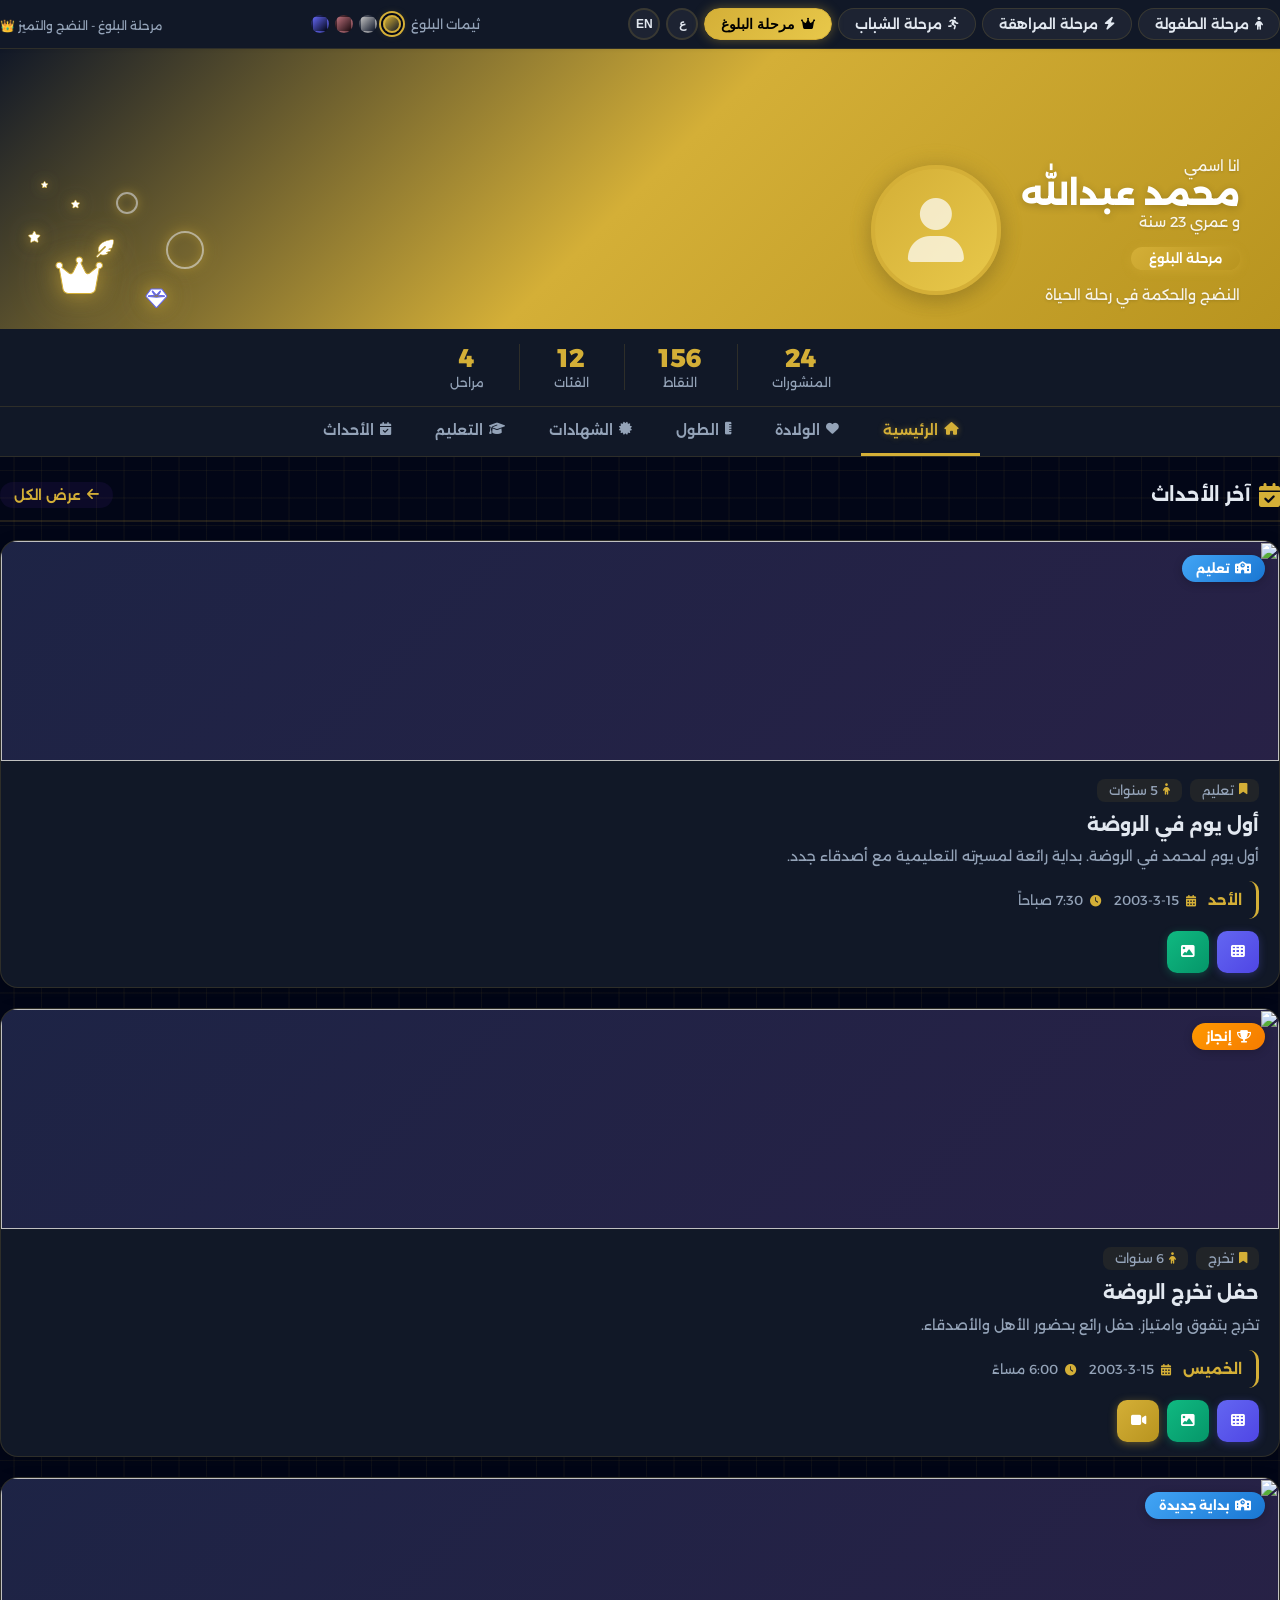
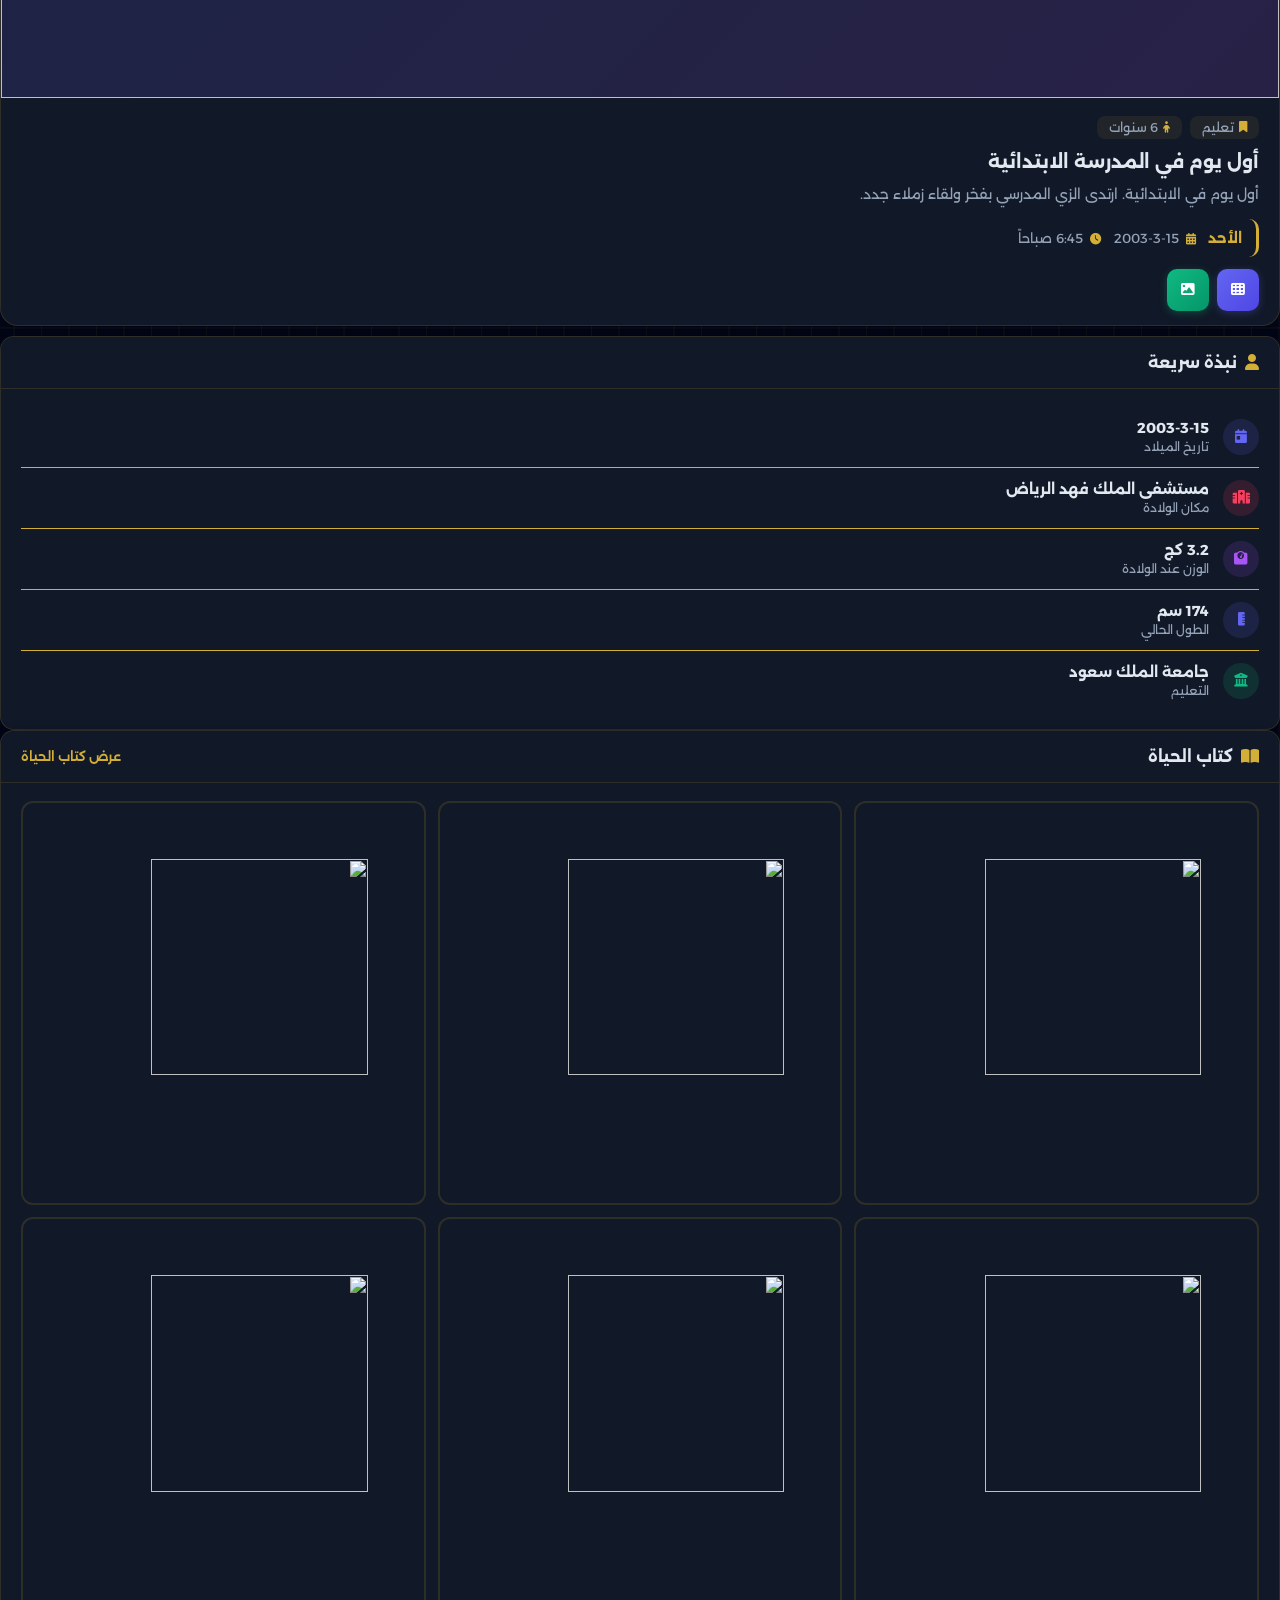
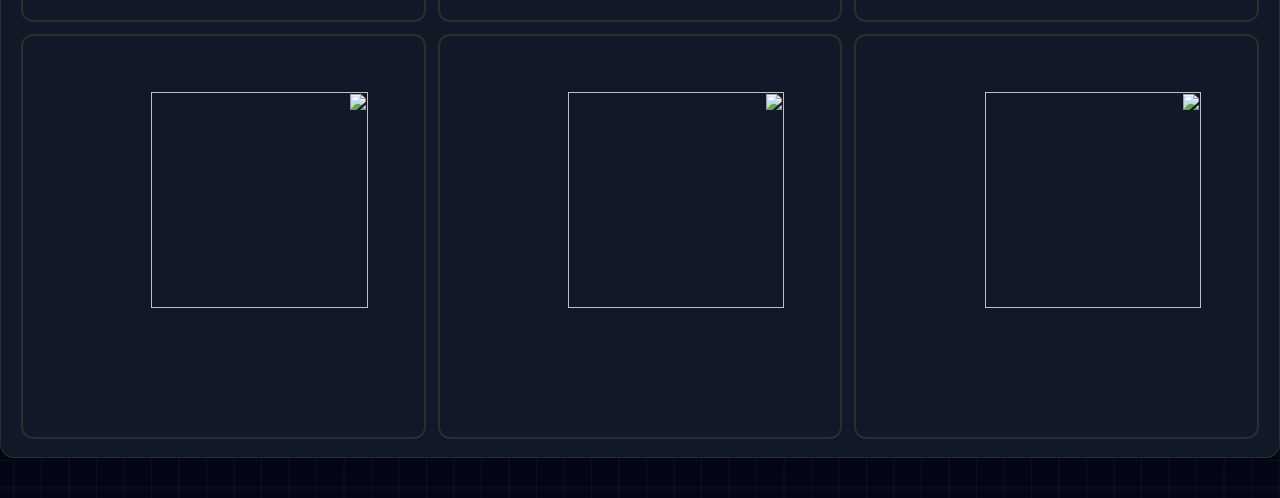
==== adults.html @ da0fc118 "finish themes with loaders" ====
﻿<!DOCTYPE html>
<html lang="ar" dir="rtl">
<head>
    <meta charset="UTF-8">
    <meta name="viewport" content="width=device-width, initial-scale=1.0">
    <title data-translate="pageTitle">مرحلة البلوغ</title>
    <!-- Bootstrap 5 RTL -->
    <link href="https://cdn.jsdelivr.net/npm/bootstrap@5.3.2/dist/css/bootstrap.rtl.min.css" rel="stylesheet">
    <!-- Font Awesome 6 -->
    <link rel="stylesheet" href="https://cdnjs.cloudflare.com/ajax/libs/font-awesome/6.5.1/css/all.min.css">
    <!-- Google Fonts - Alexandria & Roboto -->
    <link rel="preconnect" href="https://fonts.googleapis.com">
    <link rel="preconnect" href="https://fonts.gstatic.com" crossorigin>
    <link href="https://fonts.googleapis.com/css2?family=Alexandria:wght@100..900&family=Roboto:wght@300;400;500;700;900&display=swap" rel="stylesheet">
    <!-- Custom CSS -->
    <link rel="stylesheet" href="css/adults.css">
</head>
<body>

    <!-- ====== TOP NAVBAR ====== -->
    <nav class="top-navbar">
        <div class="container-fluid px-3">
            <div class="navbar-inner">
                <!-- Right Side: Main nav buttons -->
                <div class="nav-right">
                    <a href="index.html" class="nav-btn">
                        <i class="fas fa-child"></i> مرحلة الطفولة
                    </a>
                    <a href="teen.html" class="nav-btn">
                        <i class="fas fa-bolt"></i> مرحلة المراهقة
                    </a>
                    <a href="#" class="nav-btn">
                        <i class="fas fa-running"></i> مرحلة الشباب
                    </a>
                    <button id="editProfileBtn" class="nav-btn nav-btn-primary active">
                        <i class="fas fa-crown"></i> مرحلة البلوغ
                    </button>
                    <button class="lang-btn" id="langBtnAr" onclick="toggleLanguage()">ع</button>
                    <button class="lang-btn lang-btn-en" id="langBtnEn" onclick="toggleLanguage()">EN</button>

                </div>

                <!-- Center: Theme Picker -->
                <div class="nav-center">
                    <span class="color-label">ثيمات البلوغ</span>
                    <span class="color-dot active-dot" style="background:linear-gradient(135deg, #D4AF37 0%, #111827 100%);" data-theme="royalGold" onclick="changeAdultTheme(this)" title="Royal Gold"></span>
                    <span class="color-dot" style="background:linear-gradient(135deg, #C0C0C0 0%, #0F172A 100%);" data-theme="platinumSilver" onclick="changeAdultTheme(this)" title="Platinum Silver"></span>
                    <span class="color-dot" style="background:linear-gradient(135deg, #B76E79 0%, #1A0A0F 100%);" data-theme="roseGold" onclick="changeAdultTheme(this)" title="Rose Gold"></span>
                    <span class="color-dot" style="background:linear-gradient(135deg, #6366F1 0%, #020617 100%);" data-theme="indigoNight" onclick="changeAdultTheme(this)" title="Indigo Night"></span>
                </div>

                <!-- Left Side: Info label -->
                <div class="nav-left">
                    <span class="info-label">مرحلة البلوغ - النضج والتميز 👑</span>
                </div>
            </div>
        </div>
    </nav>

    <!-- ====== COVER / PROFILE HEADER ====== -->
    <section class="profile-cover">
        <!-- Gradient Background -->
        <div class="cover-gradient">
            <!-- Rainbow arc decoration -->
        </div>

        <!-- Adults Cover Decoration -->
        <div class="cover-adult-deco">
            <span class="deco-gold-crown"><i class="fas fa-crown"></i></span>
            <span class="deco-gold-gem"><i class="fas fa-gem"></i></span>
            <span class="deco-gold-star deco-gold-star-1"><i class="fas fa-star"></i></span>
            <span class="deco-gold-star deco-gold-star-2"><i class="fas fa-star"></i></span>
            <span class="deco-gold-star deco-gold-star-3"><i class="fas fa-star"></i></span>
            <div class="deco-gold-ring deco-gold-ring-1"></div>
            <div class="deco-gold-ring deco-gold-ring-2"></div>
            <span class="deco-gold-feather"><i class="fas fa-feather-alt"></i></span>
        </div>

        <!-- Profile Info overlay at bottom-right of cover -->
        <div class="cover-profile-info">
            <div class="cover-profile-text">
                <p class="cover-bio" >انا اسمي </p>
                <h1 class="cover-name" data-translate="profileName">محمد عبدالله</h1>
                <p class="cover-bio" > و عمري 23 سنة </p>
                <div class="cover-badges" id="coverBadges">
                    <span class="cover-badge">مرحلة البلوغ</span>
                </div>
                <p class="cover-bio">النضج والحكمة في رحلة الحياة</p>
            </div>
            <div class="cover-avatar">
                <div class="avatar-circle">
                    <i class="fas fa-user avatar-icon"></i>
                </div>
            </div>
        </div>
    </section>

    <!-- ====== STATS BAR ====== -->
    <section class="stats-bar">
        <div class="container">
            <div class="stats-row">
                <div class="stat-item">
                    <span class="stat-num">24</span>
                    <span class="stat-lbl" data-translate="statPosts">المنشورات</span>
                </div>
                <div class="stat-item">
                    <span class="stat-num">156</span>
                    <span class="stat-lbl" data-translate="statPoints">النقاط</span>
                </div>
                <div class="stat-item">
                    <span class="stat-num">12</span>
                    <span class="stat-lbl" data-translate="statCategories">الفئات</span>
                </div>
                <div class="stat-item">
                    <span class="stat-num">4</span>
                    <span class="stat-lbl" data-translate="statStages">مراحل</span>
                </div>
            </div>
        </div>
    </section>



    <!-- ====== TAB NAVIGATION ====== -->
    <section class="tab-navigation">
        <div class="container">
            <ul class="profile-tabs" id="profileTabs">
                <li><a href="#tab-home" class="tab-link active" data-translate="tabHome"><i class="fas fa-home"></i> الرئيسية<div class="tab-star tab-star-1"><svg xmlns="http://www.w3.org/2000/svg" viewBox="0 0 784.11 815.53"><path class="fil0" d="M392.05 0c-20.9,210.08 -184.06,378.41 -392.05,407.78 207.96,29.37 371.12,197.68 392.05,407.74 20.93,-210.06 184.09,-378.37 392.05,-407.74 -207.98,-29.38 -371.16,-197.69 -392.05,-407.78z"/></svg></div><div class="tab-star tab-star-2"><svg xmlns="http://www.w3.org/2000/svg" viewBox="0 0 784.11 815.53"><path class="fil0" d="M392.05 0c-20.9,210.08 -184.06,378.41 -392.05,407.78 207.96,29.37 371.12,197.68 392.05,407.74 20.93,-210.06 184.09,-378.37 392.05,-407.74 -207.98,-29.38 -371.16,-197.69 -392.05,-407.78z"/></svg></div><div class="tab-star tab-star-3"><svg xmlns="http://www.w3.org/2000/svg" viewBox="0 0 784.11 815.53"><path class="fil0" d="M392.05 0c-20.9,210.08 -184.06,378.41 -392.05,407.78 207.96,29.37 371.12,197.68 392.05,407.74 20.93,-210.06 184.09,-378.37 392.05,-407.74 -207.98,-29.38 -371.16,-197.69 -392.05,-407.78z"/></svg></div><div class="tab-star tab-star-4"><svg xmlns="http://www.w3.org/2000/svg" viewBox="0 0 784.11 815.53"><path class="fil0" d="M392.05 0c-20.9,210.08 -184.06,378.41 -392.05,407.78 207.96,29.37 371.12,197.68 392.05,407.74 20.93,-210.06 184.09,-378.37 392.05,-407.74 -207.98,-29.38 -371.16,-197.69 -392.05,-407.78z"/></svg></div><div class="tab-star tab-star-5"><svg xmlns="http://www.w3.org/2000/svg" viewBox="0 0 784.11 815.53"><path class="fil0" d="M392.05 0c-20.9,210.08 -184.06,378.41 -392.05,407.78 207.96,29.37 371.12,197.68 392.05,407.74 20.93,-210.06 184.09,-378.37 392.05,-407.74 -207.98,-29.38 -371.16,-197.69 -392.05,-407.78z"/></svg></div><div class="tab-star tab-star-6"><svg xmlns="http://www.w3.org/2000/svg" viewBox="0 0 784.11 815.53"><path class="fil0" d="M392.05 0c-20.9,210.08 -184.06,378.41 -392.05,407.78 207.96,29.37 371.12,197.68 392.05,407.74 20.93,-210.06 184.09,-378.37 392.05,-407.74 -207.98,-29.38 -371.16,-197.69 -392.05,-407.78z"/></svg></div></a></li>
                <li><a href="#tab-birth" class="tab-link" data-translate="tabBirth"><i class="fas fa-heart"></i> الولادة<div class="tab-star tab-star-1"><svg xmlns="http://www.w3.org/2000/svg" viewBox="0 0 784.11 815.53"><path class="fil0" d="M392.05 0c-20.9,210.08 -184.06,378.41 -392.05,407.78 207.96,29.37 371.12,197.68 392.05,407.74 20.93,-210.06 184.09,-378.37 392.05,-407.74 -207.98,-29.38 -371.16,-197.69 -392.05,-407.78z"/></svg></div><div class="tab-star tab-star-2"><svg xmlns="http://www.w3.org/2000/svg" viewBox="0 0 784.11 815.53"><path class="fil0" d="M392.05 0c-20.9,210.08 -184.06,378.41 -392.05,407.78 207.96,29.37 371.12,197.68 392.05,407.74 20.93,-210.06 184.09,-378.37 392.05,-407.74 -207.98,-29.38 -371.16,-197.69 -392.05,-407.78z"/></svg></div><div class="tab-star tab-star-3"><svg xmlns="http://www.w3.org/2000/svg" viewBox="0 0 784.11 815.53"><path class="fil0" d="M392.05 0c-20.9,210.08 -184.06,378.41 -392.05,407.78 207.96,29.37 371.12,197.68 392.05,407.74 20.93,-210.06 184.09,-378.37 392.05,-407.74 -207.98,-29.38 -371.16,-197.69 -392.05,-407.78z"/></svg></div><div class="tab-star tab-star-4"><svg xmlns="http://www.w3.org/2000/svg" viewBox="0 0 784.11 815.53"><path class="fil0" d="M392.05 0c-20.9,210.08 -184.06,378.41 -392.05,407.78 207.96,29.37 371.12,197.68 392.05,407.74 20.93,-210.06 184.09,-378.37 392.05,-407.74 -207.98,-29.38 -371.16,-197.69 -392.05,-407.78z"/></svg></div><div class="tab-star tab-star-5"><svg xmlns="http://www.w3.org/2000/svg" viewBox="0 0 784.11 815.53"><path class="fil0" d="M392.05 0c-20.9,210.08 -184.06,378.41 -392.05,407.78 207.96,29.37 371.12,197.68 392.05,407.74 20.93,-210.06 184.09,-378.37 392.05,-407.74 -207.98,-29.38 -371.16,-197.69 -392.05,-407.78z"/></svg></div><div class="tab-star tab-star-6"><svg xmlns="http://www.w3.org/2000/svg" viewBox="0 0 784.11 815.53"><path class="fil0" d="M392.05 0c-20.9,210.08 -184.06,378.41 -392.05,407.78 207.96,29.37 371.12,197.68 392.05,407.74 20.93,-210.06 184.09,-378.37 392.05,-407.74 -207.98,-29.38 -371.16,-197.69 -392.05,-407.78z"/></svg></div></a></li>
                <li><a href="#tab-height" class="tab-link" data-translate="tabHeight"><i class="fas fa-ruler-vertical"></i> الطول<div class="tab-star tab-star-1"><svg xmlns="http://www.w3.org/2000/svg" viewBox="0 0 784.11 815.53"><path class="fil0" d="M392.05 0c-20.9,210.08 -184.06,378.41 -392.05,407.78 207.96,29.37 371.12,197.68 392.05,407.74 20.93,-210.06 184.09,-378.37 392.05,-407.74 -207.98,-29.38 -371.16,-197.69 -392.05,-407.78z"/></svg></div><div class="tab-star tab-star-2"><svg xmlns="http://www.w3.org/2000/svg" viewBox="0 0 784.11 815.53"><path class="fil0" d="M392.05 0c-20.9,210.08 -184.06,378.41 -392.05,407.78 207.96,29.37 371.12,197.68 392.05,407.74 20.93,-210.06 184.09,-378.37 392.05,-407.74 -207.98,-29.38 -371.16,-197.69 -392.05,-407.78z"/></svg></div><div class="tab-star tab-star-3"><svg xmlns="http://www.w3.org/2000/svg" viewBox="0 0 784.11 815.53"><path class="fil0" d="M392.05 0c-20.9,210.08 -184.06,378.41 -392.05,407.78 207.96,29.37 371.12,197.68 392.05,407.74 20.93,-210.06 184.09,-378.37 392.05,-407.74 -207.98,-29.38 -371.16,-197.69 -392.05,-407.78z"/></svg></div><div class="tab-star tab-star-4"><svg xmlns="http://www.w3.org/2000/svg" viewBox="0 0 784.11 815.53"><path class="fil0" d="M392.05 0c-20.9,210.08 -184.06,378.41 -392.05,407.78 207.96,29.37 371.12,197.68 392.05,407.74 20.93,-210.06 184.09,-378.37 392.05,-407.74 -207.98,-29.38 -371.16,-197.69 -392.05,-407.78z"/></svg></div><div class="tab-star tab-star-5"><svg xmlns="http://www.w3.org/2000/svg" viewBox="0 0 784.11 815.53"><path class="fil0" d="M392.05 0c-20.9,210.08 -184.06,378.41 -392.05,407.78 207.96,29.37 371.12,197.68 392.05,407.74 20.93,-210.06 184.09,-378.37 392.05,-407.74 -207.98,-29.38 -371.16,-197.69 -392.05,-407.78z"/></svg></div><div class="tab-star tab-star-6"><svg xmlns="http://www.w3.org/2000/svg" viewBox="0 0 784.11 815.53"><path class="fil0" d="M392.05 0c-20.9,210.08 -184.06,378.41 -392.05,407.78 207.96,29.37 371.12,197.68 392.05,407.74 20.93,-210.06 184.09,-378.37 392.05,-407.74 -207.98,-29.38 -371.16,-197.69 -392.05,-407.78z"/></svg></div></a></li>
                <li><a href="#tab-certificates" class="tab-link" data-translate="tabCertificates"><i class="fas fa-certificate"></i> الشهادات<div class="tab-star tab-star-1"><svg xmlns="http://www.w3.org/2000/svg" viewBox="0 0 784.11 815.53"><path class="fil0" d="M392.05 0c-20.9,210.08 -184.06,378.41 -392.05,407.78 207.96,29.37 371.12,197.68 392.05,407.74 20.93,-210.06 184.09,-378.37 392.05,-407.74 -207.98,-29.38 -371.16,-197.69 -392.05,-407.78z"/></svg></div><div class="tab-star tab-star-2"><svg xmlns="http://www.w3.org/2000/svg" viewBox="0 0 784.11 815.53"><path class="fil0" d="M392.05 0c-20.9,210.08 -184.06,378.41 -392.05,407.78 207.96,29.37 371.12,197.68 392.05,407.74 20.93,-210.06 184.09,-378.37 392.05,-407.74 -207.98,-29.38 -371.16,-197.69 -392.05,-407.78z"/></svg></div><div class="tab-star tab-star-3"><svg xmlns="http://www.w3.org/2000/svg" viewBox="0 0 784.11 815.53"><path class="fil0" d="M392.05 0c-20.9,210.08 -184.06,378.41 -392.05,407.78 207.96,29.37 371.12,197.68 392.05,407.74 20.93,-210.06 184.09,-378.37 392.05,-407.74 -207.98,-29.38 -371.16,-197.69 -392.05,-407.78z"/></svg></div><div class="tab-star tab-star-4"><svg xmlns="http://www.w3.org/2000/svg" viewBox="0 0 784.11 815.53"><path class="fil0" d="M392.05 0c-20.9,210.08 -184.06,378.41 -392.05,407.78 207.96,29.37 371.12,197.68 392.05,407.74 20.93,-210.06 184.09,-378.37 392.05,-407.74 -207.98,-29.38 -371.16,-197.69 -392.05,-407.78z"/></svg></div><div class="tab-star tab-star-5"><svg xmlns="http://www.w3.org/2000/svg" viewBox="0 0 784.11 815.53"><path class="fil0" d="M392.05 0c-20.9,210.08 -184.06,378.41 -392.05,407.78 207.96,29.37 371.12,197.68 392.05,407.74 20.93,-210.06 184.09,-378.37 392.05,-407.74 -207.98,-29.38 -371.16,-197.69 -392.05,-407.78z"/></svg></div><div class="tab-star tab-star-6"><svg xmlns="http://www.w3.org/2000/svg" viewBox="0 0 784.11 815.53"><path class="fil0" d="M392.05 0c-20.9,210.08 -184.06,378.41 -392.05,407.78 207.96,29.37 371.12,197.68 392.05,407.74 20.93,-210.06 184.09,-378.37 392.05,-407.74 -207.98,-29.38 -371.16,-197.69 -392.05,-407.78z"/></svg></div></a></li>
                <li><a href="#tab-education" class="tab-link" data-translate="tabEducation"><i class="fas fa-graduation-cap"></i> التعليم<div class="tab-star tab-star-1"><svg xmlns="http://www.w3.org/2000/svg" viewBox="0 0 784.11 815.53"><path class="fil0" d="M392.05 0c-20.9,210.08 -184.06,378.41 -392.05,407.78 207.96,29.37 371.12,197.68 392.05,407.74 20.93,-210.06 184.09,-378.37 392.05,-407.74 -207.98,-29.38 -371.16,-197.69 -392.05,-407.78z"/></svg></div><div class="tab-star tab-star-2"><svg xmlns="http://www.w3.org/2000/svg" viewBox="0 0 784.11 815.53"><path class="fil0" d="M392.05 0c-20.9,210.08 -184.06,378.41 -392.05,407.78 207.96,29.37 371.12,197.68 392.05,407.74 20.93,-210.06 184.09,-378.37 392.05,-407.74 -207.98,-29.38 -371.16,-197.69 -392.05,-407.78z"/></svg></div><div class="tab-star tab-star-3"><svg xmlns="http://www.w3.org/2000/svg" viewBox="0 0 784.11 815.53"><path class="fil0" d="M392.05 0c-20.9,210.08 -184.06,378.41 -392.05,407.78 207.96,29.37 371.12,197.68 392.05,407.74 20.93,-210.06 184.09,-378.37 392.05,-407.74 -207.98,-29.38 -371.16,-197.69 -392.05,-407.78z"/></svg></div><div class="tab-star tab-star-4"><svg xmlns="http://www.w3.org/2000/svg" viewBox="0 0 784.11 815.53"><path class="fil0" d="M392.05 0c-20.9,210.08 -184.06,378.41 -392.05,407.78 207.96,29.37 371.12,197.68 392.05,407.74 20.93,-210.06 184.09,-378.37 392.05,-407.74 -207.98,-29.38 -371.16,-197.69 -392.05,-407.78z"/></svg></div><div class="tab-star tab-star-5"><svg xmlns="http://www.w3.org/2000/svg" viewBox="0 0 784.11 815.53"><path class="fil0" d="M392.05 0c-20.9,210.08 -184.06,378.41 -392.05,407.78 207.96,29.37 371.12,197.68 392.05,407.74 20.93,-210.06 184.09,-378.37 392.05,-407.74 -207.98,-29.38 -371.16,-197.69 -392.05,-407.78z"/></svg></div><div class="tab-star tab-star-6"><svg xmlns="http://www.w3.org/2000/svg" viewBox="0 0 784.11 815.53"><path class="fil0" d="M392.05 0c-20.9,210.08 -184.06,378.41 -392.05,407.78 207.96,29.37 371.12,197.68 392.05,407.74 20.93,-210.06 184.09,-378.37 392.05,-407.74 -207.98,-29.38 -371.16,-197.69 -392.05,-407.78z"/></svg></div></a></li>
                <li><a href="#tab-info" class="tab-link" data-translate="tabInfo"><i class="fas fa-calendar-check"></i> الأحداث<div class="tab-star tab-star-1"><svg xmlns="http://www.w3.org/2000/svg" viewBox="0 0 784.11 815.53"><path class="fil0" d="M392.05 0c-20.9,210.08 -184.06,378.41 -392.05,407.78 207.96,29.37 371.12,197.68 392.05,407.74 20.93,-210.06 184.09,-378.37 392.05,-407.74 -207.98,-29.38 -371.16,-197.69 -392.05,-407.78z"/></svg></div><div class="tab-star tab-star-2"><svg xmlns="http://www.w3.org/2000/svg" viewBox="0 0 784.11 815.53"><path class="fil0" d="M392.05 0c-20.9,210.08 -184.06,378.41 -392.05,407.78 207.96,29.37 371.12,197.68 392.05,407.74 20.93,-210.06 184.09,-378.37 392.05,-407.74 -207.98,-29.38 -371.16,-197.69 -392.05,-407.78z"/></svg></div><div class="tab-star tab-star-3"><svg xmlns="http://www.w3.org/2000/svg" viewBox="0 0 784.11 815.53"><path class="fil0" d="M392.05 0c-20.9,210.08 -184.06,378.41 -392.05,407.78 207.96,29.37 371.12,197.68 392.05,407.74 20.93,-210.06 184.09,-378.37 392.05,-407.74 -207.98,-29.38 -371.16,-197.69 -392.05,-407.78z"/></svg></div><div class="tab-star tab-star-4"><svg xmlns="http://www.w3.org/2000/svg" viewBox="0 0 784.11 815.53"><path class="fil0" d="M392.05 0c-20.9,210.08 -184.06,378.41 -392.05,407.78 207.96,29.37 371.12,197.68 392.05,407.74 20.93,-210.06 184.09,-378.37 392.05,-407.74 -207.98,-29.38 -371.16,-197.69 -392.05,-407.78z"/></svg></div><div class="tab-star tab-star-5"><svg xmlns="http://www.w3.org/2000/svg" viewBox="0 0 784.11 815.53"><path class="fil0" d="M392.05 0c-20.9,210.08 -184.06,378.41 -392.05,407.78 207.96,29.37 371.12,197.68 392.05,407.74 20.93,-210.06 184.09,-378.37 392.05,-407.74 -207.98,-29.38 -371.16,-197.69 -392.05,-407.78z"/></svg></div><div class="tab-star tab-star-6"><svg xmlns="http://www.w3.org/2000/svg" viewBox="0 0 784.11 815.53"><path class="fil0" d="M392.05 0c-20.9,210.08 -184.06,378.41 -392.05,407.78 207.96,29.37 371.12,197.68 392.05,407.74 20.93,-210.06 184.09,-378.37 392.05,-407.74 -207.98,-29.38 -371.16,-197.69 -392.05,-407.78z"/></svg></div></a></li>
            </ul>
        </div>
    </section>

    <!-- ====== MAIN CONTENT ====== -->
    <section class="main-content">
        <div class="container">
            <div class="row g-4">

                <!-- ===== LEFT COLUMN (Posts) ===== -->
                <div class="col-lg-7">
                    <!-- Tab Panels -->
                    <div class="tab-panels">

                        <!-- Home Tab (active) -->
                        <div class="tab-panel active" id="tab-home">

                            <!-- Latest Events Section -->
                            <div class="home-events-section">
                                <div class="home-events-header">
                                    <h3><i class="fas fa-calendar-check"></i> آخر الأحداث</h3>
                                    <a href="#tab-info" class="home-events-viewall" id="homeViewAllEvents"><i class="fas fa-arrow-left"></i> عرض الكل</a>
                                </div>
                                <div class="events-list">

                                    <!-- Home Event 1 (Event 5) -->
                                    <div class="event-card scroll-reveal" data-event-year="2024"
                                         data-evt-title="أول يوم في الروضة"
                                         data-evt-type="تعليم"
                                         data-evt-badge="تعليم"
                                         data-evt-badge-class="evt-education"
                                         data-evt-stage="5 سنوات"
                                         data-evt-day="الأحد"
                                         data-evt-date="10-5-1999"
                                         data-evt-time="7:30 صباحاً"
                                         data-evt-desc="أول يوم لمحمد في الروضة الدولية. كان متحمساً ومتوتراً قليلاً لكنه سرعان ما تأقلم مع زملائه الجدد. بداية رائعة لمسيرته التعليمية."
                                         data-evt-photos='["https://images.unsplash.com/photo-1503676260728-1c00da094a0b?w=800&h=500&fit=crop","https://images.unsplash.com/photo-1577896851231-70ef18881754?w=800&h=500&fit=crop"]'
                                         data-evt-video="">
                                        <div class="event-card-inner">
                                            <span class="event-badge evt-education"><i class="fas fa-school"></i> تعليم</span>
                                            <div class="event-card-thumbnail">
                                                <img src="https://images.unsplash.com/photo-1503676260728-1c00da094a0b?w=600&h=300&fit=crop" alt="">
                                            </div>
                                            <div class="event-card-body">
                                                <div class="event-meta-tags">
                                                    <span class="event-meta-tag"><i class="fas fa-bookmark"></i> تعليم</span>
                                                    <span class="event-meta-tag"><i class="fas fa-child"></i> 5 سنوات</span>
                                                </div>
                                                <h4 class="event-card-title">أول يوم في الروضة</h4>
                                                <p class="event-card-desc">أول يوم لمحمد في الروضة. بداية رائعة لمسيرته التعليمية مع أصدقاء جدد.</p>
                                                <div class="event-date-row">
                                                    <span class="event-day-name">الأحد</span>
                                                    <span><i class="fas fa-calendar-alt"></i> 2003-3-15</span>
                                                    <span><i class="fas fa-clock"></i> 7:30 صباحاً</span>
                                                </div>
                                                <div class="post-media-btns">
                                                    <button class="media-btn media-btn-blue evt-btn-details" title="التفاصيل"><i class="fas fa-th"></i></button>
                                                    <button class="media-btn media-btn-green evt-btn-photos" title="الصور"><i class="fas fa-image"></i></button>
                                                </div>
                                            </div>
                                        </div>
                                    </div>

                                    <!-- Home Event 2 (Event 6) -->
                                    <div class="event-card scroll-reveal" data-event-year="2025"
                                         data-evt-title="حفل تخرج الروضة"
                                         data-evt-type="تخرج"
                                         data-evt-badge="إنجاز"
                                         data-evt-badge-class="evt-milestone"
                                         data-evt-stage="6 سنوات"
                                         data-evt-day="الخميس"
                                         data-evt-date="10-5-1999"
                                         data-evt-time="6:00 مساءً"
                                         data-evt-desc="تخرج محمد من الروضة بتفوق وامتياز. حفل رائع بحضور الأهل والأصدقاء تضمن عروض مسرحية وأناشيد. لحظات فخر واعتزاز."
                                         data-evt-photos='["https://images.unsplash.com/photo-1627556704290-2b1f5853ff78?w=800&h=500&fit=crop","https://images.unsplash.com/photo-1544776193-352d25ca82cd?w=800&h=500&fit=crop"]'
                                         data-evt-video="https://www.w3schools.com/html/mov_bbb.mp4">
                                        <div class="event-card-inner">
                                            <span class="event-badge evt-milestone"><i class="fas fa-trophy"></i> إنجاز</span>
                                            <div class="event-card-thumbnail">
                                                <img src="https://images.unsplash.com/photo-1627556704290-2b1f5853ff78?w=600&h=300&fit=crop" alt="">
                                            </div>
                                            <div class="event-card-body">
                                                <div class="event-meta-tags">
                                                    <span class="event-meta-tag"><i class="fas fa-bookmark"></i> تخرج</span>
                                                    <span class="event-meta-tag"><i class="fas fa-child"></i> 6 سنوات</span>
                                                </div>
                                                <h4 class="event-card-title">حفل تخرج الروضة</h4>
                                                <p class="event-card-desc">تخرج بتفوق وامتياز. حفل رائع بحضور الأهل والأصدقاء.</p>
                                                <div class="event-date-row">
                                                    <span class="event-day-name">الخميس</span>
                                                    <span><i class="fas fa-calendar-alt"></i> 2003-3-15</span>
                                                    <span><i class="fas fa-clock"></i> 6:00 مساءً</span>
                                                </div>
                                                <div class="post-media-btns">
                                                    <button class="media-btn media-btn-blue evt-btn-details" title="التفاصيل"><i class="fas fa-th"></i></button>
                                                    <button class="media-btn media-btn-green evt-btn-photos" title="الصور"><i class="fas fa-image"></i></button>
                                                    <button class="media-btn media-btn-dark evt-btn-video" title="فيديو"><i class="fas fa-video"></i></button>
                                                </div>
                                            </div>
                                        </div>
                                    </div>

                                    <!-- Home Event 3 (Event 7) -->
                                    <div class="event-card scroll-reveal" data-event-year="2026"
                                         data-evt-title="أول يوم في المدرسة الابتدائية"
                                         data-evt-type="تعليم"
                                         data-evt-badge="بداية جديدة"
                                         data-evt-badge-class="evt-education"
                                         data-evt-stage="6 سنوات"
                                         data-evt-day="الأحد"
                                         data-evt-date="10-5-1999"
                                         data-evt-time="6:45 صباحاً"
                                         data-evt-desc="أول يوم لمحمد في المرحلة الابتدائية بمدرسة النخبة الأهلية. ارتدى الزي المدرسي بفخر وكان متحمساً للقاء معلمه الجديد وزملائه."
                                         data-evt-photos='["https://images.unsplash.com/photo-1580582932707-520aed937b7b?w=800&h=500&fit=crop","https://images.unsplash.com/photo-1497633762265-9d179a990aa6?w=800&h=500&fit=crop"]'
                                         data-evt-video="">
                                        <div class="event-card-inner">
                                            <span class="event-badge evt-education"><i class="fas fa-school"></i> بداية جديدة</span>
                                            <div class="event-card-thumbnail">
                                                <img src="https://images.unsplash.com/photo-1580582932707-520aed937b7b?w=600&h=300&fit=crop" alt="">
                                            </div>
                                            <div class="event-card-body">
                                                <div class="event-meta-tags">
                                                    <span class="event-meta-tag"><i class="fas fa-bookmark"></i> تعليم</span>
                                                    <span class="event-meta-tag"><i class="fas fa-child"></i> 6 سنوات</span>
                                                </div>
                                                <h4 class="event-card-title">أول يوم في المدرسة الابتدائية</h4>
                                                <p class="event-card-desc">أول يوم في الابتدائية. ارتدى الزي المدرسي بفخر ولقاء زملاء جدد.</p>
                                                <div class="event-date-row">
                                                    <span class="event-day-name">الأحد</span>
                                                    <span><i class="fas fa-calendar-alt"></i> 2003-3-15</span>
                                                    <span><i class="fas fa-clock"></i> 6:45 صباحاً</span>
                                                </div>
                                                <div class="post-media-btns">
                                                    <button class="media-btn media-btn-blue evt-btn-details" title="التفاصيل"><i class="fas fa-th"></i></button>
                                                    <button class="media-btn media-btn-green evt-btn-photos" title="الصور"><i class="fas fa-image"></i></button>
                                                </div>
                                            </div>
                                        </div>
                                    </div>

                                </div>
                            </div>

                        </div><!-- /tab-home -->

                        <!-- Birth Tab -->
                        <div class="tab-panel" id="tab-birth">
                            <div class="birth-section">
                                <!-- Add Birth Data Button -->
                                <div class="birth-header">
                                    <h3 class="birth-section-title"><i class="fas fa-baby"></i> <span data-translate="birthTitle">بيانات الولادة</span></h3>
                                </div>

                                <!-- Main Birth Thumbnail -->


                                <!-- Footprint Section -->
                                <div class="birth-card birth-footprint-card scroll-reveal">
                                    <div class="birth-card-header">
                                        <i class="fas fa-shoe-prints"></i>
                                        <span data-translate="footprintTitle">بصمة القدم</span>
                                    </div>
                                    <div class="footprint-container" id="footprintContainer">
                                        <img src="https://images.unsplash.com/photo-1560328055-e938bb2ed50a?w=500&h=280&fit=crop" alt="بصمة القدم" style="width:100%;height:220px;object-fit:cover;border-radius:10px;display:block;">
                                    </div>
                                </div>

                                <!-- Birth Info Card -->
                                <div class="birth-card birth-info-card scroll-reveal">
                                    <div class="birth-card-header">
                                        <i class="fas fa-info-circle"></i>
                                        <span data-translate="birthInfoTitle">معلومات الولادة</span>
                                    </div>
                                    <div class="birth-info-grid" id="birthInfoGrid">
                                        <div class="birth-info-item">
                                            <div class="birth-info-icon"><i class="fas fa-baby"></i></div>
                                            <div class="birth-info-detail">
                                                <span class="birth-info-label" data-translate="birthName">اسم المولود</span>
                                                <span class="birth-info-value" id="birthNameVal">محمد عبدالله العمري</span>
                                            </div>
                                        </div>
                                        <div class="birth-info-item">
                                            <div class="birth-info-icon birth-icon-pink"><i class="fas fa-calendar-day"></i></div>
                                            <div class="birth-info-detail">
                                                <span class="birth-info-label" data-translate="birthDateLabel">تاريخ الولادة</span>
                                                <span class="birth-info-value" id="birthDateVal">2019-7-15 (عشرون سنة)</span>
                                            </div>
                                        </div>
                                        <div class="birth-info-item">
                                            <div class="birth-info-icon birth-icon-purple"><i class="fas fa-clock"></i></div>
                                            <div class="birth-info-detail">
                                                <span class="birth-info-label" data-translate="birthTimeLabel">وقت الولادة</span>
                                                <span class="birth-info-value" id="birthTimeVal">3:45 صباحاً</span>
                                            </div>
                                        </div>
                                        <div class="birth-info-item">
                                            <div class="birth-info-icon birth-icon-blue"><i class="fas fa-ruler-vertical"></i></div>
                                            <div class="birth-info-detail">
                                                <span class="birth-info-label" data-translate="birthHeightLabel">الطول عند الولادة</span>
                                                <span class="birth-info-value" id="birthHeightVal">50 سم</span>
                                            </div>
                                        </div>
                                        <div class="birth-info-item">
                                            <div class="birth-info-icon birth-icon-green"><i class="fas fa-weight"></i></div>
                                            <div class="birth-info-detail">
                                                <span class="birth-info-label" data-translate="birthWeightLabel">الوزن عند الولادة</span>
                                                <span class="birth-info-value" id="birthWeightVal">3.2 كج</span>
                                            </div>
                                        </div>
                                        <div class="birth-info-item">
                                            <div class="birth-info-icon birth-icon-orange"><i class="fas fa-hospital"></i></div>
                                            <div class="birth-info-detail">
                                                <span class="birth-info-label" data-translate="birthPlaceLabel">مكان الولادة</span>
                                                <span class="birth-info-value" id="birthPlaceVal">مستشفى الملك فهد، الرياض</span>
                                            </div>
                                        </div>
                                        <div class="birth-info-item">
                                            <div class="birth-info-icon birth-icon-pink"><i class="fas fa-tint"></i></div>
                                            <div class="birth-info-detail">
                                                <span class="birth-info-label">فصيلة الدم</span>
                                                <span class="birth-info-value">O+</span>
                                            </div>
                                        </div>
                                        <div class="birth-info-item">
                                            <div class="birth-info-icon birth-icon-blue"><i class="fas fa-male"></i></div>
                                            <div class="birth-info-detail">
                                                <span class="birth-info-label">اسم الأب</span>
                                                <span class="birth-info-value">عبدالله محمد العمري</span>
                                            </div>
                                        </div>
                                        <div class="birth-info-item">
                                            <div class="birth-info-icon birth-icon-purple"><i class="fas fa-female"></i></div>
                                            <div class="birth-info-detail">
                                                <span class="birth-info-label">اسم الأم</span>
                                                <span class="birth-info-value">فاطمة أحمد الزهراني</span>
                                            </div>
                                        </div>
                                        <div class="birth-info-item">
                                            <div class="birth-info-icon birth-icon-green"><i class="fas fa-user-md"></i></div>
                                            <div class="birth-info-detail">
                                                <span class="birth-info-label">الطبيب</span>
                                                <span class="birth-info-value">د. خالد محمد العمر</span>
                                            </div>
                                        </div>
                                    </div>
                                </div>

                                <!-- Birth Photos -->
                                <div class="birth-card birth-photos-card scroll-reveal">
                                    <div class="birth-card-header">
                                        <i class="fas fa-camera"></i>
                                        <span data-translate="birthPhotosTitle">صور الولادة</span>
                                    </div>
                                    <div class="birth-photos-grid" id="birthPhotosGrid" style="display:grid;grid-template-columns:repeat(3,1fr);gap:10px;">
                                        <div style="border-radius:10px;overflow:hidden;height:200px;grid-column:1/-1;"><img src="https://images.unsplash.com/photo-1519689680058-324335c77eba?w=800&h=360&fit=crop" alt="صورة المولود" style="width:100%;height:100%;object-fit:cover;"></div>
                                        <div style="border-radius:10px;overflow:hidden;aspect-ratio:1;"><img src="https://images.unsplash.com/photo-1503676260728-1c00da094a0b?w=300&h=300&fit=crop" alt="" style="width:100%;height:100%;object-fit:cover;"></div>
                                        <div style="border-radius:10px;overflow:hidden;aspect-ratio:1;"><img src="https://images.unsplash.com/photo-1515488764276-beab7607c1e6?w=300&h=300&fit=crop" alt="" style="width:100%;height:100%;object-fit:cover;"></div>
                                        <div style="border-radius:10px;overflow:hidden;aspect-ratio:1;"><img src="https://images.unsplash.com/photo-1503454537195-1dcabb73ffb9?w=300&h=300&fit=crop" alt="" style="width:100%;height:100%;object-fit:cover;"></div>
                                        <div style="border-radius:10px;overflow:hidden;aspect-ratio:1;"><img src="https://images.unsplash.com/photo-1476703993599-0035a21b17a9?w=300&h=300&fit=crop" alt="" style="width:100%;height:100%;object-fit:cover;"></div>
                                        <div style="border-radius:10px;overflow:hidden;aspect-ratio:1;"><img src="https://images.unsplash.com/photo-1555252333-9f8e92e65df9?w=300&h=300&fit=crop" alt="" style="width:100%;height:100%;object-fit:cover;"></div>
                                        <div style="border-radius:10px;overflow:hidden;aspect-ratio:1;"><img src="https://images.unsplash.com/photo-1560781590-9e4d15d12a99?w=300&h=300&fit=crop" alt="" style="width:100%;height:100%;object-fit:cover;"></div>
                                    </div>
                                </div>
                            </div>
                        </div>
                        <!-- Height Tab -->
                        <div class="tab-panel" id="tab-height">
                            <div class="height-section" data-image-group="height">
                                <!-- Header -->
                                <div class="height-header">
                                    <div class="height-header-info">
                                        <div class="height-header-icon">
                                            <i class="fas fa-ruler-vertical" style="font-size:1.5rem;color:#D4AF37"></i>
                                        </div>
                                        <div>
                                            <h3 class="height-section-title" data-translate="heightTitle">سجل القياسات</h3>
                                            <p class="height-section-sub">تتبع النمو بمرور الوقت</p>
                                        </div>
                                    </div>
                                </div>

                                <!-- Summary Cards Row -->
                                <div class="height-summary scroll-reveal">
                                    <div class="summary-card summary-card-pink">
                                        <i class="fas fa-arrows-alt-v" style="font-size:1.8rem;color:#D4AF37"></i>
                                        <div class="summary-info">
                                            <span class="summary-label" data-translate="latestHeight">آخر طول</span>
                                            <span class="summary-value" id="latestHeightVal">110 سم</span>
                                        </div>
                                    </div>
                                    <div class="summary-card summary-card-blue">
                                        <i class="fas fa-weight" style="font-size:1.8rem;color:#D4AF37"></i>
                                        <div class="summary-info">
                                            <span class="summary-label" data-translate="latestWidth">آخر وزن</span>
                                            <span class="summary-value" id="latestWeightVal">19 كج</span>
                                        </div>
                                    </div>
                                    <div class="summary-card summary-card-green">
                                        <i class="fas fa-chart-line" style="font-size:1.8rem;color:#D4AF37"></i>
                                        <div class="summary-info">
                                            <span class="summary-label" data-translate="totalMeasurements">عدد القياسات</span>
                                            <span class="summary-value" id="totalMeasurementsVal">3</span>
                                        </div>
                                        
                                    </div>
                                </div>

                                <!-- Timeline of Measurements -->
                                <div class="measurements-timeline" id="measurementsTimeline">

                                    <!-- Measurement 1 -->
                                    <div class="measurement-item scroll-reveal">
                                        <div class="measurement-card">
                                            <div class="measurement-day">
                                                <span class="day-name">الثلاثاء</span>
                                                <span class="day-date"><i class="fas fa-calendar-alt" style="margin-left:4px;font-size:0.7rem"></i> 2025-3-15</span>
                                                <span class="day-time"><i class="fas fa-clock" style="margin-left:4px;font-size:0.7rem"></i> 10:30 صباحاً</span>
                                                <div class="measurement-note" style="font-size:0.7rem;color:#888;margin-top:4px">
                                                    <i class="fas fa-edit" style="margin-left:4px;color:#aaa"></i> تم التسجيل: الثلاثاء 15-3-2025 – 11:00 صباحاً
                                                </div>
                                            </div>
                                            <div class="measurement-body">
                                                <i class="fas fa-arrows-alt-v" style="font-size:1.5rem;color:#D4AF37;margin-left:8px"></i>
                                                <div class="measurement-values">
                                                    <div class="measure-stat">
                                                        <div class="measure-stat-icon icon-height"><i class="fa-solid fa-arrow-up"></i></div>
                                                        <span class="measure-stat-val">86</span>
                                                        <span class="measure-stat-unit">سم</span>
                                                    </div>
                                                    <div class="measure-stat">
                                                        <div class="measure-stat-icon icon-width"><i class="fa-solid fa-dumbbell"></i></div>
                                                        <span class="measure-stat-val">12</span>
                                                        <span class="measure-stat-unit">كج</span>
                                                    </div>
                                                </div>
                                                <div class="measurement-image-wrap" style="cursor:pointer;">
                                                    <img src="https://images.unsplash.com/photo-1503454537195-1dcabb73ffb9?w=400&h=250&fit=crop" alt="measurement" class="measurement-photo" style="width:100%;border-radius:10px;margin-top:10px;transition:transform 0.2s;">
                                                </div>
                                            </div>
                                        </div>
                                    </div>

                                    <!-- Measurement 2 -->
                                    <div class="measurement-item scroll-reveal-left">
                                        <div class="measurement-card">
                                            <div class="measurement-day">
                                                <span class="day-name">الخميس</span>
                                                <span class="day-date"><i class="fas fa-calendar-alt" style="margin-left:4px;font-size:0.7rem"></i> 2025-3-15</span>
                                                <span class="day-time"><i class="fas fa-clock" style="margin-left:4px;font-size:0.7rem"></i> 9:00 صباحاً</span>
                                                <div class="measurement-note" style="font-size:0.7rem;color:#888;margin-top:4px">
                                                    <i class="fas fa-edit" style="margin-left:4px;color:#aaa"></i> تم التسجيل: الثلاثاء 15-3-2025 – 11:00 صباحاً
                                                </div>
                                            </div>
                                            <div class="measurement-body">
                                                <i class="fas fa-weight" style="font-size:1.5rem;color:#D4AF37;margin-left:8px"></i>
                                                <div class="measurement-values">
                                                    <div class="measure-stat">
                                                        <div class="measure-stat-icon icon-height"><i class="fas fa-ruler-vertical"></i></div>
                                                        <span class="measure-stat-val">98</span>
                                                        <span class="measure-stat-unit">سم</span>
                                                    </div>
                                                    <div class="measure-stat">
                                                        <div class="measure-stat-icon icon-width"><i class="fas fa-weight"></i></div>
                                                        <span class="measure-stat-val">15.5</span>
                                                        <span class="measure-stat-unit">كج</span>
                                                    </div>
                                                </div>
                                                <div class="measurement-image-wrap" style="cursor:pointer;">
                                                    <img src="https://images.unsplash.com/photo-1515488764276-beab7607c1e6?w=400&h=250&fit=crop" alt="measurement" class="measurement-photo" style="width:100%;border-radius:10px;margin-top:10px;transition:transform 0.2s;">
                                                </div>
                                            </div>
                                        </div>
                                    </div>

                                    <!-- Measurement 3 -->
                                    <div class="measurement-item scroll-reveal-right">
                                        <div class="measurement-card">
                                            <div class="measurement-day">
                                                <span class="day-name">الجمعة</span>
                                                <span class="day-date"><i class="fas fa-calendar-alt" style="margin-left:4px;font-size:0.7rem"></i> 2025-3-15</span>
                                                <span class="day-time"><i class="fas fa-clock" style="margin-left:4px;font-size:0.7rem"></i> 4:00 مساءً</span>
                                                <div class="measurement-note" style="font-size:0.7rem;color:#888;margin-top:4px">
                                                    <i class="fas fa-edit" style="margin-left:4px;color:#aaa"></i> تم التسجيل: الثلاثاء 15-3-2025 – 11:00 صباحاً
                                                </div>
                                            </div>
                                            <div class="measurement-body">
                                                <i class="fas fa-ruler-vertical" style="font-size:1.5rem;color:#D4AF37;margin-left:8px"></i>
                                                <div class="measurement-values">
                                                    <div class="measure-stat">
                                                        <div class="measure-stat-icon icon-height"><i class="fas fa-ruler-vertical"></i></div>
                                                        <span class="measure-stat-val">110</span>
                                                        <span class="measure-stat-unit">سم</span>
                                                    </div>
                                                    <div class="measure-stat">
                                                        <div class="measure-stat-icon icon-width"><i class="fas fa-weight"></i></div>
                                                        <span class="measure-stat-val">19</span>
                                                        <span class="measure-stat-unit">كج</span>
                                                    </div>
                                                </div>
                                                <div class="measurement-image-wrap" style="cursor:pointer;">
                                                    <img src="https://images.unsplash.com/photo-1476703993599-0035a21b17a9?w=400&h=250&fit=crop" alt="measurement" class="measurement-photo" style="width:100%;border-radius:10px;margin-top:10px;transition:transform 0.2s;">
                                                </div>
                                            </div>
                                        </div>
                                    </div>

                                </div>
                            </div>
                        </div>
                        <!-- Certificates Tab -->
                        <div class="tab-panel" id="tab-certificates">
                            <div class="certificates-section">
                                <!-- Header -->
                                <div class="certs-header">
                                    <div class="certs-header-info">
                                        <div class="certs-header-icon">
                                            <i class="fas fa-award" style="font-size:1.5rem;color:#D4AF37"></i>
                                        </div>
                                        <div>
                                            <h3 class="certs-section-title" data-translate="certsTitle">الشهادات والإنجازات</h3>
                                            <p  class="mt-3 certs-section-sub">وثّق إنجازاتك وشهاداتك</p>
                                        </div>
                                    </div>
                                </div>

                                <!-- Certificates Grid -->
                                <div class="certificates-grid" id="certificatesGrid">

                                    <!-- Certificate 2: تخرج -->
                                    <div class="cert-card-wrap scroll-reveal"
                                         data-cert-title="شهادة التخرج من الروضة"
                                         data-cert-place="روضة الأزهار - الرياض"
                                         data-cert-details="تخرج محمد من مرحلة رياض الأطفال بتفوق وامتياز. أقيم حفل تخرج مميز تضمن عروضاً مسرحية وأناشيد جميلة بحضور جميع أولياء الأمور. لحظات فخر لا تُنسى."
                                         data-cert-day="الخميس"
                                         data-cert-date="10-5-2007"
                                         data-cert-time="6:00 مساءً"
                                         data-cert-badge="تخرج"
                                         data-cert-photos='["https://images.unsplash.com/photo-1627556704290-2b1f5853ff78?w=800&h=500&fit=crop","https://images.unsplash.com/photo-1544776193-352d25ca82cd?w=800&h=500&fit=crop","https://images.unsplash.com/photo-1577896851231-70ef18881754?w=800&h=500&fit=crop"]'
                                         data-cert-video="https://www.w3schools.com/html/mov_bbb.mp4">
                                        <div class="cert-card">
                                            <div class="cert-thumbnail">
                                                <img src="https://images.unsplash.com/photo-1627556704290-2b1f5853ff78?w=600&h=300&fit=crop" alt="شهادة التخرج" class="cert-main-img">
                                                <span class="cert-badge cert-badge-grad"><i class="fas fa-graduation-cap"></i> تخرج</span>
                                            </div>
                                            <div class="cert-card-body">
                                                <h4 class="cert-title"><i class="fas fa-graduation-cap" style="color:#7c4dff;margin-left:6px"></i> شهادة التخرج من الروضة</h4>
                                                <p class="cert-place"><i class="fas fa-map-marker-alt"></i> روضة الأزهار - الرياض</p>
                                                <div class="cert-date-info">
                                                    <span class="cert-day-name">الخميس</span>
                                                    <span class="cert-date"><i class="fas fa-calendar-alt"></i> 2024-4-21 </span>
                                                    <span class="cert-time"><i class="fas fa-clock"></i> 6:00 مساءً</span>
                                                </div>
                                                <div class="post-media-btns">
                                                    <button class="media-btn media-btn-blue cert-btn-details" title="التفاصيل"><i class="fas fa-th"></i></button>
                                                    <button class="media-btn media-btn-green cert-btn-photos" title="الصور"><i class="fas fa-image"></i></button>
                                                    <button class="media-btn media-btn-dark cert-btn-video" title="فيديو"><i class="fas fa-video"></i></button>
                                                </div>
                                            </div>
                                        </div>
                                    </div>

                                    <!-- Certificate 3: تكريم -->
                                    <div class="cert-card-wrap scroll-reveal"
                                         data-cert-title="شهادة حفظ القرآن"
                                         data-cert-place="حلقات مسجد الراجحي - الرياض"
                                         data-cert-details="أتمّ محمد حفظ 10 أجزاء من القرآن الكريم بتقدير ممتاز. تم تكريمه من إمام المسجد بحضور والديه. إنجاز عظيم يستحق التوثيق والاحتفاء."
                                         data-cert-day="الجمعة"
                                         data-cert-date="10-5-2007"
                                         data-cert-time="بعد صلاة الجمعة"
                                         data-cert-badge="تكريم"
                                         data-cert-photos='["https://images.unsplash.com/photo-1609599006353-e629aaabfeae?w=800&h=500&fit=crop","https://images.unsplash.com/photo-1585036156171-384164a8c6c4?w=800&h=500&fit=crop"]'
                                         data-cert-video="">
                                        <div class="cert-card">
                                            <div class="cert-thumbnail">
                                                <img src="https://images.unsplash.com/photo-1609599006353-e629aaabfeae?w=800&h=500&fit=crop" alt="شهادة حفظ القرآن" class="cert-main-img">
                                                <span class="cert-badge cert-badge-honor"><i class="fas fa-medal"></i> تكريم</span>
                                            </div>
                                            <div class="cert-card-body">
                                                <h4 class="cert-title"><i class="fas fa-quran" style="color:#00897b;margin-left:6px"></i> شهادة حفظ القرآن</h4>
                                                <p class="cert-place"><i class="fas fa-map-marker-alt"></i> حلقات مسجد الراجحي - الرياض</p>
                                                <div class="cert-date-info">
                                                    <span class="cert-day-name">الجمعة</span>
                                                    <span class="cert-date"><i class="fas fa-calendar-alt"></i> 2024-4-21 </span>
                                                    <span class="cert-time"><i class="fas fa-clock"></i> بعد صلاة الجمعة</span>
                                                </div>
                                                <div class="post-media-btns">
                                                    <button class="media-btn media-btn-blue cert-btn-details" title="التفاصيل"><i class="fas fa-th"></i></button>
                                                    <button class="media-btn media-btn-green cert-btn-photos" title="الصور"><i class="fas fa-image"></i></button>
                                                </div>
                                            </div>
                                        </div>
                                    </div>

                                </div>
                            </div>
                        </div>
                        <!-- Education Tab -->
                        <div class="tab-panel" id="tab-education">
                            <div class="education-section">
                                <!-- Header -->
                                <div class="edu-header">
                                    <div class="edu-header-info">
                                        <div class="edu-header-icon">
                                            <i class="fas fa-graduation-cap" style="font-size:1.5rem;color:#D4AF37"></i>
                                        </div>
                                        <div>
                                            <h3 class="edu-section-title">المراحل التعليمية</h3>
                                            <p class="edu-section-sub mt-1">بطاقة كل سنة دراسية</p>
                                        </div>
                                    </div>
                                </div>

                                <!-- Stage Tabs -->
                                <div class="edu-stage-tabs">
                                    <button class="edu-stage-tab active" data-stage="early"><i class="fas fa-university"></i> الجامعة</button>
                                    <button class="edu-stage-tab" data-stage="primary"><i class="fas fa-briefcase"></i> العمل</button>
                                </div>

                                <!-- ===== Stage: الطفولة المبكرة ===== -->
                                <div class="edu-stage-panel active" id="eduStageEarly">
                                    <!-- Stage Header Card -->
                                    <div class="edu-stage-header-card">
                                        <img src="https://cdn-icons-png.flaticon.com/128/2913/2913133.png" alt="" class="edu-stage-icon">
                                        <div>
                                            <h4 class="edu-stage-name">المرحلة الجامعية</h4>
                                            <p class="edu-stage-school">الروضة الدولية بالرياض</p>
                                            <span class="edu-stage-years"><i class="fas fa-calendar"></i> 2023 - 2025</span>
                                        </div>
                                    </div>

                                    <!-- Year 1: روضة - السنة الأولى -->
                                    <div class="edu-year-card scroll-reveal"
                                         data-edu-title="روضة - السنة الأولى"
                                         data-edu-school="الروضة الدولية بالرياض"
                                         data-edu-date="2023 - 2024"
                                         data-edu-grade="ممتاز"
                                         data-edu-age="4 سنوات"
                                         data-edu-height="103 سم"
                                         data-edu-weight="17.8 كج"
                                         data-edu-photos='["https://images.unsplash.com/photo-1503676260728-1c00da094a0b?w=800&h=500&fit=crop","https://images.unsplash.com/photo-1544776193-352d25ca82cd?w=800&h=500&fit=crop","https://images.unsplash.com/photo-1577896851231-70ef18881754?w=800&h=500&fit=crop"]'
                                         data-edu-video="">
                                        <div class="edu-year-header" onclick="this.closest('.edu-year-card').classList.toggle('expanded')">
                                            <div class="edu-year-right">
                                                <span class="edu-timeline-dot"></span>
                                                <div>
                                                    <h5 class="edu-year-title">روضة – السنة الأولى</h5>
                                                    <span class="edu-year-meta"><i class="fas fa-child"></i> 4 سنوات &nbsp; <i class="fas fa-calendar"></i> 2023 - 2024</span>
                                                </div>
                                            </div>
                                            <div class="edu-year-left">
                                                <span class="edu-grade-badge grade-excellent">ممتاز<small>التقدير</small></span>
                                                <i class="fas fa-chevron-down edu-expand-icon"></i>
                                            </div>
                                        </div>
                                        <div class="edu-year-body">
                                            <div class="edu-year-stats">
                                                <span class="edu-stat"><i class="fas fa-ruler-vertical"></i> الطول: <strong>103 سم</strong></span>
                                                <span class="edu-stat"><i class="fas fa-weight"></i> الوزن: <strong>17.8 كج</strong></span>
                                            </div>
                                            <!-- Events inside this year -->
                                            <div class="edu-year-events">
                                                <div class="edu-event-item" data-event-type="تكريم"
                                                     data-event-title="طفل الشهر"
                                                     data-event-details="اختاره المعلمون لأسلوبه الرائع في التعامل مع زملائه وحرصه على المشاركة في الأنشطة الصفية."
                                                     data-event-date="28-3-2052"
                                                     data-event-photos='["https://images.unsplash.com/photo-1503676260728-1c00da094a0b?w=800&h=500&fit=crop","https://images.unsplash.com/photo-1571019613454-1cb2f99b2d8b?w=800&h=500&fit=crop"]'>
                                                    <span class="edu-event-dot" style="background:#ff9800;"></span>
                                                    <div class="edu-event-content">
                                                        <div class="edu-event-top">
                                                            <strong>طفل الشهر</strong>
                                                            <span class="edu-event-badge-mini" style="background:#fff3e0;color:#e65100;">تكريم</span>
                                                        </div>
                                                        <p>اختاره المعلمون لأسلوبه الرائع</p>
                                                        <span class="edu-event-date-small"><i class="fas fa-calendar-alt"></i>2003-3-25</span>
                                                    </div>
                                                    <div class="post-media-btns">
                                                        <button class="media-btn media-btn-blue edu-btn-details" title="التفاصيل"><i class="fas fa-th"></i></button>
                                                        <button class="media-btn media-btn-green edu-btn-photos" title="الصور"><i class="fas fa-image"></i></button>
                                                    </div>
                                                </div>

                                                <div class="edu-event-item" data-event-type="حفلة"
                                                     data-event-title="حفل عيد الميلاد الرابع"
                                                     data-event-details="احتفل أصدقاؤه بعيد ميلاده في الروضة. فرحة كبيرة وهدايا جميلة من الأصدقاء والمعلمات."
                                                     data-event-date="15/03/2024"
                                                     data-event-photos='["https://images.unsplash.com/photo-1530023367847-a683933f4172?w=800&h=500&fit=crop","https://images.unsplash.com/photo-1464349095431-e9a21285b5f3?w=800&h=500&fit=crop"]'>
                                                    <span class="edu-event-dot" style="background:#7c4dff;"></span>
                                                    <div class="edu-event-content">
                                                        <div class="edu-event-top">
                                                            <strong>حفل عيد الميلاد الرابع</strong>
                                                            <span class="edu-event-badge-mini" style="background:#ede7f6;color:#4a148c;">حفلة</span>
                                                        </div>
                                                        <p>احتفل أصدقاؤه بعيد ميلاده</p>
                                                        <span class="edu-event-date-small"><i class="fas fa-calendar-alt"></i>2003-3-25</span>
                                                    </div>
                                                    <div class="post-media-btns">
                                                        <button class="media-btn media-btn-blue edu-btn-details" title="التفاصيل"><i class="fas fa-th"></i></button>
                                                        <button class="media-btn media-btn-green edu-btn-photos" title="الصور"><i class="fas fa-image"></i></button>
                                                    </div>
                                                </div>
                                            </div>
                                        </div>
                                    </div>

                                    <!-- Year 2: روضة - السنة الثانية -->
                                    <div class="edu-year-card scroll-reveal"
                                         data-edu-title="روضة - السنة الثانية"
                                         data-edu-school="الروضة الدولية بالرياض"
                                         data-edu-date="2024 - 2025"
                                         data-edu-grade="ممتاز"
                                         data-edu-age="5 سنوات"
                                         data-edu-height="110 سم"
                                         data-edu-weight="19.5 كج"
                                         data-edu-photos='["https://images.unsplash.com/photo-1544776193-352d25ca82cd?w=800&h=500&fit=crop","https://images.unsplash.com/photo-1577896851231-70ef18881754?w=800&h=500&fit=crop"]'
                                         data-edu-video="">
                                        <div class="edu-year-header" onclick="this.closest('.edu-year-card').classList.toggle('expanded')">
                                            <div class="edu-year-right">
                                                <span class="edu-timeline-dot"></span>
                                                <div>
                                                    <h5 class="edu-year-title">روضة – السنة الثانية</h5>
                                                    <span class="edu-year-meta"><i class="fas fa-child"></i> 5 سنوات &nbsp; <i class="fas fa-calendar"></i> 2024 - 2025</span>
                                                </div>
                                            </div>
                                            <div class="edu-year-left">
                                                <span class="edu-grade-badge grade-excellent">ممتاز<small>التقدير</small></span>
                                                <i class="fas fa-chevron-down edu-expand-icon"></i>
                                            </div>
                                        </div>
                                        <div class="edu-year-body">
                                            <div class="edu-year-stats">
                                                <span class="edu-stat"><i class="fas fa-ruler-vertical"></i> الطول: <strong>110 سم</strong></span>
                                                <span class="edu-stat"><i class="fas fa-weight"></i> الوزن: <strong>19.5 كج</strong></span>
                                            </div>
                                            <div class="edu-year-events">
                                                <div class="edu-event-item" data-event-type="تخرج"
                                                     data-event-title="حفل تخرج الروضة"
                                                     data-event-details="تخرج محمد من مرحلة رياض الأطفال بتفوق وامتياز. أقيم حفل تخرج مميز تضمن عروضاً مسرحية وأناشيد جميلة بحضور أولياء الأمور."
                                                     data-event-date="20/06/2025"
                                                     data-event-photos='["https://images.unsplash.com/photo-1627556704290-2b1f5853ff78?w=800&h=500&fit=crop","https://images.unsplash.com/photo-1544776193-352d25ca82cd?w=800&h=500&fit=crop"]'
                                                     data-event-video="https://www.w3schools.com/html/mov_bbb.mp4">
                                                    <span class="edu-event-dot" style="background:#4caf50;"></span>
                                                    <div class="edu-event-content">
                                                        <div class="edu-event-top">
                                                            <strong>حفل تخرج الروضة</strong>
                                                            <span class="edu-event-badge-mini" style="background:#e8f5e9;color:#1b5e20;">تخرج</span>
                                                        </div>
                                                        <p>تخرج بتفوق وامتياز من الروضة</p>
                                                        <span class="edu-event-date-small"><i class="fas fa-calendar-alt"></i>2003-3-25</span>
                                                    </div>
                                                    <div class="post-media-btns">
                                                        <button class="media-btn media-btn-blue edu-btn-details" title="التفاصيل"><i class="fas fa-th"></i></button>
                                                        <button class="media-btn media-btn-green edu-btn-photos" title="الصور"><i class="fas fa-image"></i></button>
                                                        <button class="media-btn media-btn-dark edu-btn-video" title="فيديو"><i class="fas fa-video"></i></button>
                                                    </div>
                                                </div>
                                            </div>
                                        </div>
                                    </div>
                                </div>

                                <!-- ===== Stage: الابتدائية ===== -->
                                <div class="edu-stage-panel" id="eduStagePrimary">
                                    <div class="edu-stage-header-card">
                                        <img src="https://cdn-icons-png.flaticon.com/128/2602/2602414.png" alt="" class="edu-stage-icon">
                                        <div>
                                            <h4 class="edu-stage-name">الابتدائية</h4>
                                            <p class="edu-stage-school">مدرسة النخبة الأهلية - الرياض</p>
                                            <span class="edu-stage-years"><i class="fas fa-calendar"></i> 2025 - 2031</span>
                                        </div>
                                    </div>

                                    <!-- أولى ابتدائي -->
                                    <div class="edu-year-card scroll-reveal"
                                         data-edu-title="أولى ابتدائي"
                                         data-edu-school="مدرسة النخبة الأهلية - الرياض"
                                         data-edu-date="2025 - 2026"
                                         data-edu-grade="ممتاز"
                                         data-edu-age="6 سنوات"
                                         data-edu-height="115 سم"
                                         data-edu-weight="21 كج"
                                         data-edu-photos='["https://images.unsplash.com/photo-1580582932707-520aed937b7b?w=800&h=500&fit=crop","https://images.unsplash.com/photo-1497633762265-9d179a990aa6?w=800&h=500&fit=crop"]'
                                         data-edu-video="">
                                        <div class="edu-year-header" onclick="this.closest('.edu-year-card').classList.toggle('expanded')">
                                            <div class="edu-year-right">
                                                <span class="edu-timeline-dot"></span>
                                                <div>
                                                    <h5 class="edu-year-title">أولى ابتدائي</h5>
                                                    <span class="edu-year-meta"><i class="fas fa-child"></i> 6 سنوات &nbsp; <i class="fas fa-calendar"></i> 2025 - 2026</span>
                                                </div>
                                            </div>
                                            <div class="edu-year-left">
                                                <span class="edu-grade-badge grade-excellent">ممتاز<small>التقدير</small></span>
                                                <i class="fas fa-chevron-down edu-expand-icon"></i>
                                            </div>
                                        </div>
                                        <div class="edu-year-body">
                                            <div class="edu-year-stats">
                                                <span class="edu-stat"><i class="fas fa-ruler-vertical"></i> الطول: <strong>115 سم</strong></span>
                                                <span class="edu-stat"><i class="fas fa-weight"></i> الوزن: <strong>21 كج</strong></span>
                                            </div>
                                            <div class="edu-year-events">
                                                <div class="edu-event-item" data-event-type="تكريم"
                                                     data-event-title="الطالب المثالي - الفصل الأول"
                                                     data-event-details="تم تكريم محمد كأفضل طالب في الصف الأول الابتدائي للفصل الدراسي الأول. حصل على شهادة تقدير ودرع التميز."
                                                     data-event-date="15/01/2026"
                                                     data-event-photos='["https://images.unsplash.com/photo-1580582932707-520aed937b7b?w=800&h=500&fit=crop","https://images.unsplash.com/photo-1588072432836-e10032774350?w=800&h=500&fit=crop"]'>
                                                    <span class="edu-event-dot" style="background:#ff9800;"></span>
                                                    <div class="edu-event-content">
                                                        <div class="edu-event-top">
                                                            <strong>الطالب المثالي - الفصل الأول</strong>
                                                            <span class="edu-event-badge-mini" style="background:#fff3e0;color:#e65100;">تكريم</span>
                                                        </div>
                                                        <p>تكريم كأفضل طالب في الصف</p>
                                                        <span class="edu-event-date-small"><i class="fas fa-calendar-alt"></i>2003-3-25</span>
                                                    </div>
                                                    <div class="post-media-btns">
                                                        <button class="media-btn media-btn-blue edu-btn-details" title="التفاصيل"><i class="fas fa-th"></i></button>
                                                        <button class="media-btn media-btn-green edu-btn-photos" title="الصور"><i class="fas fa-image"></i></button>
                                                    </div>
                                                </div>
                                            </div>
                                        </div>
                                    </div>

                                    <!-- ثاني ابتدائي (placeholder) -->
                                    <div class="edu-year-card scroll-reveal"
                                         data-edu-title="ثاني ابتدائي"
                                         data-edu-school="مدرسة النخبة الأهلية - الرياض"
                                         data-edu-date="2026 - 2027"
                                         data-edu-grade=""
                                         data-edu-age="7 سنوات"
                                         data-edu-height=""
                                         data-edu-weight=""
                                         data-edu-photos='[]'
                                         data-edu-video="">
                                        <div class="edu-year-header" onclick="this.closest('.edu-year-card').classList.toggle('expanded')">
                                            <div class="edu-year-right">
                                                <span class="edu-timeline-dot dot-upcoming"></span>
                                                <div>
                                                    <h5 class="edu-year-title">ثاني ابتدائي</h5>
                                                    <span class="edu-year-meta"><i class="fas fa-child"></i> 7 سنوات &nbsp; <i class="fas fa-calendar"></i> 2026 - 2027</span>
                                                </div>
                                            </div>
                                            <div class="edu-year-left">
                                                <i class="fas fa-chevron-down edu-expand-icon"></i>
                                            </div>
                                        </div>
                                        <div class="edu-year-body">
                                            <p style="text-align:center;color:var(--text-muted);padding:20px 0;"><i class="fas fa-hourglass-half" style="margin-left:6px;"></i> لم تبدأ بعد</p>
                                        </div>
                                    </div>

                                    <!-- ثالث - سادس ابتدائي (placeholders) -->
                                    <div class="edu-year-card scroll-reveal"
                                         data-edu-title="ثالث ابتدائي" data-edu-date="2027 - 2028" data-edu-age="8 سنوات" data-edu-grade="" data-edu-photos='[]' data-edu-video="">
                                        <div class="edu-year-header" onclick="this.closest('.edu-year-card').classList.toggle('expanded')">
                                            <div class="edu-year-right">
                                                <span class="edu-timeline-dot dot-upcoming"></span>
                                                <div><h5 class="edu-year-title">ثالث ابتدائي</h5><span class="edu-year-meta"><i class="fas fa-child"></i> 8 سنوات &nbsp; <i class="fas fa-calendar"></i> 2027 - 2028</span></div>
                                            </div>
                                            <div class="edu-year-left"><i class="fas fa-chevron-down edu-expand-icon"></i></div>
                                        </div>
                                        <div class="edu-year-body"><p style="text-align:center;color:var(--text-muted);padding:20px 0;"><i class="fas fa-hourglass-half" style="margin-left:6px;"></i> لم تبدأ بعد</p></div>
                                    </div>
                                    <div class="edu-year-card scroll-reveal"
                                         data-edu-title="رابع ابتدائي" data-edu-date="2028 - 2029" data-edu-age="9 سنوات" data-edu-grade="" data-edu-photos='[]' data-edu-video="">
                                        <div class="edu-year-header" onclick="this.closest('.edu-year-card').classList.toggle('expanded')">
                                            <div class="edu-year-right">
                                                <span class="edu-timeline-dot dot-upcoming"></span>
                                                <div><h5 class="edu-year-title">رابع ابتدائي</h5><span class="edu-year-meta"><i class="fas fa-child"></i> 9 سنوات &nbsp; <i class="fas fa-calendar"></i> 2028 - 2029</span></div>
                                            </div>
                                            <div class="edu-year-left"><i class="fas fa-chevron-down edu-expand-icon"></i></div>
                                        </div>
                                        <div class="edu-year-body"><p style="text-align:center;color:var(--text-muted);padding:20px 0;"><i class="fas fa-hourglass-half" style="margin-left:6px;"></i> لم تبدأ بعد</p></div>
                                    </div>
                                    <div class="edu-year-card scroll-reveal"
                                         data-edu-title="خامس ابتدائي" data-edu-date="2029 - 2030" data-edu-age="10 سنوات" data-edu-grade="" data-edu-photos='[]' data-edu-video="">
                                        <div class="edu-year-header" onclick="this.closest('.edu-year-card').classList.toggle('expanded')">
                                            <div class="edu-year-right">
                                                <span class="edu-timeline-dot dot-upcoming"></span>
                                                <div><h5 class="edu-year-title">خامس ابتدائي</h5><span class="edu-year-meta"><i class="fas fa-child"></i> 10 سنوات &nbsp; <i class="fas fa-calendar"></i> 2029 - 2030</span></div>
                                            </div>
                                            <div class="edu-year-left"><i class="fas fa-chevron-down edu-expand-icon"></i></div>
                                        </div>
                                        <div class="edu-year-body"><p style="text-align:center;color:var(--text-muted);padding:20px 0;"><i class="fas fa-hourglass-half" style="margin-left:6px;"></i> لم تبدأ بعد</p></div>
                                    </div>
                                    <div class="edu-year-card scroll-reveal"
                                         data-edu-title="سادس ابتدائي" data-edu-date="2030 - 2031" data-edu-age="11 سنة" data-edu-grade="" data-edu-photos='[]' data-edu-video="">
                                        <div class="edu-year-header" onclick="this.closest('.edu-year-card').classList.toggle('expanded')">
                                            <div class="edu-year-right">
                                                <span class="edu-timeline-dot dot-upcoming"></span>
                                                <div><h5 class="edu-year-title">سادس ابتدائي</h5><span class="edu-year-meta"><i class="fas fa-child"></i> 11 سنة &nbsp; <i class="fas fa-calendar"></i> 2030 - 2031</span></div>
                                            </div>
                                            <div class="edu-year-left"><i class="fas fa-chevron-down edu-expand-icon"></i></div>
                                        </div>
                                        <div class="edu-year-body"><p style="text-align:center;color:var(--text-muted);padding:20px 0;"><i class="fas fa-hourglass-half" style="margin-left:6px;"></i> لم تبدأ بعد</p></div>
                                    </div>
                                </div>

                            </div>
                        </div>
                        <!-- Info Tab -->
                        <div class="tab-panel" id="tab-info">
                            <div class="events-section">
                                <!-- Header -->
                                <div class="events-header">
                                    <div class="events-header-info">
                                        <div class="events-header-icon">
                                            <i class="fas fa-calendar-check"></i>
                                        </div>
                                        <div>
                                            <h3 class="events-section-title">الأحداث</h3>
                                            <p class="events-section-sub">جميع الأحداث والمناسبات المهمة</p>
                                        </div>
                                    </div>
                                </div>

                                <!-- Year Filter -->
                                <div class="mt-4 events-filter">
                                    <button class="events-filter-btn active" data-year="all"><i class="fas fa-layer-group"></i> الكل</button>
                                    <button class="events-filter-btn" data-year="2020">2019 - 2020</button>
                                    <button class="events-filter-btn" data-year="2021">2020 - 2021</button>
                                    <button class="events-filter-btn" data-year="2022">2021 - 2022</button>
                                    <button class="events-filter-btn" data-year="2023">2022 - 2023</button>
                                    <button class="events-filter-btn" data-year="2024">2023 - 2024</button>
                                    <button class="events-filter-btn" data-year="2025">2024 - 2025</button>
                                    <button class="events-filter-btn" data-year="2026">2025 - 2026</button>
                                </div>

                                <!-- Events List -->
                                <div class="events-list" id="eventsList">

                                    <!-- Event 1 -->
                                    <div class="event-card scroll-reveal" data-event-year="2020"
                                         data-evt-title="أول خطوات محمد"
                                         data-evt-type="إنجاز"
                                         data-evt-badge="إنجاز شخصي"
                                         data-evt-badge-class="evt-milestone"
                                         data-evt-stage="الطفولة المبكرة"
                                         data-evt-day="الأحد"
                                         data-evt-date="15 مارس 2020"
                                         data-evt-time="3:30 مساءً"
                                         data-evt-desc="خطا محمد أولى خطواته بمفرده اليوم! كانت لحظة مذهلة ومؤثرة للعائلة بأكملها. بدأ بالمشي متمسكاً بالأثاث ثم تجرأ وخطا 5 خطوات بمفرده نحو والدته."
                                         data-evt-photos='["https://images.unsplash.com/photo-1519340333755-56e9c1d3611c?w=800&h=500&fit=crop","https://images.unsplash.com/photo-1515488764276-beab7607c1e6?w=800&h=500&fit=crop","https://images.unsplash.com/photo-1503454537195-1dcabb73ffb9?w=800&h=500&fit=crop"]'
                                         data-evt-video="">
                                        <div class="event-card-inner">
                                            <span class="event-badge evt-milestone"><i class="fas fa-star"></i> إنجاز شخصي</span>
                                            <div class="event-card-thumbnail">
                                                <img src="https://images.unsplash.com/photo-1519340333755-56e9c1d3611c?w=600&h=300&fit=crop" alt="">
                                            </div>
                                            <div class="event-card-body">
                                                <div class="event-meta-tags">
                                                    <span class="event-meta-tag"><i class="fas fa-bookmark"></i> إنجاز</span>
                                                    <span class="event-meta-tag"><i class="fas fa-child"></i> الطفولة المبكرة</span>
                                                </div>
                                                <h4 class="event-card-title">أول خطوات محمد</h4>
                                                <p class="event-card-desc">خطا محمد أولى خطواته بمفرده اليوم! كانت لحظة مذهلة ومؤثرة للعائلة بأكملها.</p>
                                                <div class="event-date-row">
                                                    <span class="event-day-name">الأحد</span>
                                                    <span><i class="fas fa-calendar-alt"></i> 2020-8-4</span>
                                                    <span><i class="fas fa-clock"></i> 3:30 مساءً</span>
                                                </div>
                                                <div class="post-media-btns">
                                                    <button class="media-btn media-btn-blue evt-btn-details" title="التفاصيل"><i class="fas fa-th"></i></button>
                                                    <button class="media-btn media-btn-green evt-btn-photos" title="الصور"><i class="fas fa-image"></i></button>
                                                </div>
                                            </div>
                                        </div>
                                    </div>

                                    <!-- Event 2 -->
                                    <div class="event-card scroll-reveal" data-event-year="2020"
                                         data-evt-title="التطعيمات الأساسية الكاملة"
                                         data-evt-type="طبي"
                                         data-evt-badge="صحة"
                                         data-evt-badge-class="evt-medical"
                                         data-evt-stage="سنة واحدة"
                                         data-evt-day="الثلاثاء"
                                         data-evt-date="5-3-2020"
                                         data-evt-time="10:00 صباحاً"
                                         data-evt-desc="أكمل محمد جميع التطعيمات الأساسية المقررة لعمر السنة الأولى. الطبيب أكد أن نموه طبيعي وصحته ممتازة. وزنه 10.5 كجم وطوله 76 سم."
                                         data-evt-photos='["https://images.unsplash.com/photo-1631217868264-e5b90bb7e133?w=800&h=500&fit=crop","https://images.unsplash.com/photo-1587854692152-cbe660dbde88?w=800&h=500&fit=crop","https://images.unsplash.com/photo-1584515933487-779824d29309?w=800&h=500&fit=crop"]'
                                         data-evt-video="">
                                        <div class="event-card-inner">
                                            <span class="event-badge evt-medical"><i class="fas fa-heartbeat"></i> صحة</span>
                                            <div class="event-card-thumbnail">
                                                <img src="https://images.unsplash.com/photo-1631217868264-e5b90bb7e133?w=600&h=300&fit=crop" alt="">
                                            </div>
                                            <div class="event-card-body">
                                                <div class="event-meta-tags">
                                                    <span class="event-meta-tag"><i class="fas fa-bookmark"></i> طبي</span>
                                                    <span class="event-meta-tag"><i class="fas fa-child"></i> سنة واحدة</span>
                                                </div>
                                                <h4 class="event-card-title">التطعيمات الأساسية الكاملة</h4>
                                                <p class="event-card-desc">أكمل محمد جميع التطعيمات الأساسية. الطبيب أكد أن نموه طبيعي وصحته ممتازة.</p>
                                                <div class="event-date-row">
                                                    <span class="event-day-name">الثلاثاء</span>
                                                    <span><i class="fas fa-calendar-alt"></i> 2020-8-4</span>
                                                    <span><i class="fas fa-clock"></i> 10:00 صباحاً</span>
                                                </div>
                                                <div class="post-media-btns">
                                                    <button class="media-btn media-btn-blue evt-btn-details" title="التفاصيل"><i class="fas fa-th"></i></button>
                                                    <button class="media-btn media-btn-green evt-btn-photos" title="الصور"><i class="fas fa-image"></i></button>
                                                </div>
                                            </div>
                                        </div>
                                    </div>

                                    <!-- Event 3 -->
                                    <div class="event-card scroll-reveal" data-event-year="2022"
                                         data-evt-title="حفل عيد الميلاد الثالث"
                                         data-evt-type="احتفال"
                                         data-evt-badge="اجتماعي"
                                         data-evt-badge-class="evt-social"
                                         data-evt-stage="3 سنوات"
                                         data-evt-day="السبت"
                                         data-evt-date="5-3-2302"
                                         data-evt-time="5:00 مساءً"
                                         data-evt-desc="احتفال كبير بعيد ميلاد محمد الثالث مع العائلة والأصدقاء. حضر 25 طفلاً من روضة الأطفال. كعكة جميلة على شكل سيارة. محمد سعيد جداً!"
                                         data-evt-photos='["https://images.unsplash.com/photo-1530023367847-a683933f4172?w=800&h=500&fit=crop","https://images.unsplash.com/photo-1464349095431-e9a21285b5f3?w=800&h=500&fit=crop","https://images.unsplash.com/photo-1558618666-fcd25c85cd64?w=800&h=500&fit=crop","https://images.unsplash.com/photo-1513151233558-d860c5398176?w=800&h=500&fit=crop"]'
                                         data-evt-video="https://www.w3schools.com/html/mov_bbb.mp4">
                                        <div class="event-card-inner">
                                            <span class="event-badge evt-social"><i class="fas fa-users"></i> اجتماعي</span>
                                            <div class="event-card-thumbnail">
                                                <img src="https://images.unsplash.com/photo-1530023367847-a683933f4172?w=600&h=300&fit=crop" alt="">
                                            </div>
                                            <div class="event-card-body">
                                                <div class="event-meta-tags">
                                                    <span class="event-meta-tag"><i class="fas fa-bookmark"></i> احتفال</span>
                                                    <span class="event-meta-tag"><i class="fas fa-child"></i> 3 سنوات</span>
                                                </div>
                                                <h4 class="event-card-title">حفل عيد الميلاد الثالث</h4>
                                                <p class="event-card-desc">احتفال كبير مع العائلة والأصدقاء. كعكة جميلة وألعاب ومسابقات وهدايا.</p>
                                                <div class="event-date-row">
                                                    <span class="event-day-name">السبت</span>
                                                    <span><i class="fas fa-calendar-alt"></i> 2020-8-4</span>
                                                    <span><i class="fas fa-clock"></i> 5:00 مساءً</span>
                                                </div>
                                                <div class="post-media-btns">
                                                    <button class="media-btn media-btn-blue evt-btn-details" title="التفاصيل"><i class="fas fa-th"></i></button>
                                                    <button class="media-btn media-btn-green evt-btn-photos" title="الصور"><i class="fas fa-image"></i></button>
                                                    <button class="media-btn media-btn-dark evt-btn-video" title="فيديو"><i class="fas fa-video"></i></button>
                                                </div>
                                            </div>
                                        </div>
                                    </div>


                                    <!-- Event 7 -->
                                    <div class="event-card scroll-reveal" data-event-year="2026"
                                         data-evt-title="أول يوم في المدرسة الابتدائية"
                                         data-evt-type="تعليم"
                                         data-evt-badge="بداية جديدة"
                                         data-evt-badge-class="evt-education"
                                         data-evt-stage="6 سنوات"
                                         data-evt-day="الأحد"
                                         data-evt-date="7-9-2020"
                                         data-evt-time="6:45 صباحاً"
                                         data-evt-desc="أول يوم لمحمد في المرحلة الابتدائية بمدرسة النخبة الأهلية. ارتدى الزي المدرسي بفخر وكان متحمساً للقاء معلمه الجديد وزملائه."
                                         data-evt-photos='["https://images.unsplash.com/photo-1580582932707-520aed937b7b?w=800&h=500&fit=crop","https://images.unsplash.com/photo-1497633762265-9d179a990aa6?w=800&h=500&fit=crop"]'
                                         data-evt-video="">
                                        <div class="event-card-inner">
                                            <span class="event-badge evt-education"><i class="fas fa-school"></i> بداية جديدة</span>
                                            <div class="event-card-thumbnail">
                                                <img src="https://images.unsplash.com/photo-1580582932707-520aed937b7b?w=600&h=300&fit=crop" alt="">
                                            </div>
                                            <div class="event-card-body">
                                                <div class="event-meta-tags">
                                                    <span class="event-meta-tag"><i class="fas fa-bookmark"></i> تعليم</span>
                                                    <span class="event-meta-tag"><i class="fas fa-child"></i> 6 سنوات</span>
                                                </div>
                                                <h4 class="event-card-title">أول يوم في المدرسة الابتدائية</h4>
                                                <p class="event-card-desc">أول يوم في الابتدائية. ارتدى الزي المدرسي بفخر ولقاء زملاء جدد.</p>
                                                <div class="event-date-row">
                                                    <span class="event-day-name">الأحد</span>
                                                    <span><i class="fas fa-calendar-alt"></i> 7 سبتمبر 2025</span>
                                                    <span><i class="fas fa-clock"></i> 6:45 صباحاً</span>
                                                </div>
                                                <div class="post-media-btns">
                                                    <button class="media-btn media-btn-blue evt-btn-details" title="التفاصيل"><i class="fas fa-th"></i></button>
                                                    <button class="media-btn media-btn-green evt-btn-photos" title="الصور"><i class="fas fa-image"></i></button>
                                                </div>
                                            </div>
                                        </div>
                                    </div>

                                    <!-- No results message -->
                                    <div class="events-no-results" id="eventsNoResults" style="display:none;">
                                        <i class="fas fa-search" style="font-size:2rem;color:var(--text-muted);opacity:0.4;"></i>
                                        <p>لا توجد أحداث في هذه الفترة</p>
                                    </div>

                                </div>
                            </div>
                        </div>
                    </div>
                </div>

                <!-- ===== RIGHT COLUMN (Sidebar) ===== -->
                <div class="col-lg-5">

                    <!-- Quick Info Card -->
                    <div class="sidebar-card mb-4 scroll-reveal-right">
                        <div class="sidebar-header">
                            <h5><i class="fas fa-user"></i> <span data-translate="sidebarQuickInfo">نبذة سريعة</span></h5>
                        </div>
                        <div class="sidebar-body">
                            <div class="info-row">
                                <div class="info-icon"><i class="fas fa-calendar-day"></i></div>
                                <div class="info-text">
                                    <span class="info-value">2003-3-15</span>
                                    <span class="info-label" data-translate="labelBirthDate">تاريخ الميلاد</span>
                                </div>
                            </div>
                            <div class="info-row">
                                <div class="info-icon info-icon-pink"><i class="fas fa-hospital"></i></div>
                                <div class="info-text">
                                    <span class="info-value" data-translate="valBirthPlace">مستشفى الملك فهد الرياض</span>
                                    <span class="info-label" data-translate="labelBirthPlace">مكان الولادة</span>
                                </div>
                            </div>
                            <div class="info-row">
                                <div class="info-icon info-icon-purple"><i class="fas fa-weight"></i></div>
                                <div class="info-text">
                                    <span class="info-value" data-translate="valWeight">3.2 كج</span>
                                    <span class="info-label" data-translate="labelWeight">الوزن عند الولادة</span>
                                </div>
                            </div>
                            <div class="info-row">
                                <div class="info-icon info-icon-blue"><i class="fas fa-ruler-vertical"></i></div>
                                <div class="info-text">
                                    <span class="info-value" data-translate="valHeight">174 سم</span>
                                    <span class="info-label" data-translate="labelCurrentHeight">الطول الحالي</span>
                                </div>
                            </div>
                            <div class="info-row">
                                <div class="info-icon info-icon-green"><i class="fas fa-university"></i></div>
                                <div class="info-text">
                                    <span class="info-value" data-translate="valEducation">جامعة الملك سعود</span>
                                    <span class="info-label" data-translate="labelEducation">التعليم</span>
                                </div>
                            </div>
                        </div>
                    </div>

                    <!-- Life Book Gallery Card -->
                    <div class="sidebar-card scroll-reveal-right">
                        <div class="sidebar-header">
                            <h5><i class="fas fa-book-open"></i> <span>كتاب الحياة</span></h5>
                            <a href="#" class="view-all-link" id="openLifeBook">عرض كتاب الحياة</a>
                        </div>
                        <div class="sidebar-body">
                            <div class="photo-grid" id="sidebarPhotoGrid">
                                <!-- Auto-populated by JS from all page images -->
                            </div>
                        </div>
                    </div>

                </div><!-- /col sidebar -->
            </div><!-- /row -->
        </div>
    </section>



    <!-- Cert Video Modal -->
    <div class="cert-video-modal" id="certVideoModal">
        <div class="cert-video-overlay"></div>
        <div class="cert-video-container">
            <button class="cert-video-close" id="certVideoClose"><i class="fas fa-times"></i></button>
            <video id="certVideoPlayer" controls playsinline style="width:100%;border-radius:14px;max-height:80vh;"></video>
        </div>
    </div>

    <!-- Picture Frame Modal -->
    <div class="picture-frame-modal" id="pictureFrameModal">
        <div class="picture-frame-modal-overlay"></div>
        <div class="picture-frame-modal-container">
            <button class="picture-frame-close" id="pictureFrameClose"><i class="fas fa-times"></i></button>
            <!-- Carousel Nav -->
            <button class="frame-nav frame-nav-prev" id="framePrev"><i class="fas fa-chevron-right"></i></button>
            <button class="frame-nav frame-nav-next" id="frameNext"><i class="fas fa-chevron-left"></i></button>
            <div class="frame-counter" id="frameCounter" style="display:none;"><span id="frameCurrentIdx">1</span> / <span id="frameTotalIdx">1</span></div>
            <div class="picture-frame-display">
                <div class="picture-frame-inner">
                    <img src="" alt="" id="pictureFrameImg">
                </div>
                <div class="picture-frame-label" id="pictureFrameLabel"></div>
            </div>
            <!-- Info panel below the frame -->
            <div class="picture-frame-info" id="pictureFrameInfo" style="display:none;">
                <div class="frame-info-row" id="frameInfoTab"></div>
                <div class="frame-info-row" id="frameInfoDate"></div>
                <div class="frame-info-row" id="frameInfoStats"></div>
            </div>
        </div>
    </div>

    <!-- Photo Book Carousel Modal -->
    <div class="book-carousel-modal" id="bookCarouselModal">
        <div class="book-carousel-overlay"></div>
        <div class="book-carousel-container">
            <!-- Close -->
            <button class="book-carousel-close" id="bookCarouselClose"><i class="fas fa-times"></i></button>
            <!-- Counter -->
            <div class="book-carousel-counter">
                <span id="bookCurrentIdx">1</span> / <span id="bookTotalIdx">9</span>
            </div>
            <!-- Year Label -->
            <div class="book-year-label" id="bookYearLabel">2019</div>
            <!-- Navigation -->
            <button class="book-nav book-nav-prev" id="bookPrev"><i class="fas fa-chevron-right"></i></button>
            <button class="book-nav book-nav-next" id="bookNext"><i class="fas fa-chevron-left"></i></button>
            <!-- Book -->
            <div class="book-carousel-book">
                <div class="book-page book-page-left" id="bookPageLeft">
                    <img src="" alt="">
                </div>
                <div class="book-spine"></div>
                <div class="book-page book-page-right book-info-page" id="bookPageRight">
                    <div class="book-info-content" id="bookInfoContent">
                        <div class="book-info-source" id="bookInfoSource"><i class="fas fa-baby"></i> الولادة</div>
                        <h4 class="book-info-title" id="bookInfoTitle"></h4>
                        <div class="book-info-date" id="bookInfoDate"></div>
                        <div class="book-info-meta" id="bookInfoMeta"></div>
                    </div>
                </div>
                <!-- Flipping page (animated) -->
                <div class="book-page-flip" id="bookPageFlip">
                    <div class="book-flip-front"><img src="" alt=""></div>
                    <div class="book-flip-back"><img src="" alt=""></div>
                </div>
            </div>
            <!-- Thumbnails Carousel -->
            <div class="book-thumbs-carousel">
                <button class="book-thumbs-nav book-thumbs-prev" id="bookThumbsPrev"><i class="fas fa-chevron-right"></i></button>
                <div class="book-thumbs-viewport" id="bookThumbsViewport">
                    <div class="book-carousel-thumbs" id="bookThumbs"></div>
                </div>
                <button class="book-thumbs-nav book-thumbs-next" id="bookThumbsNext"><i class="fas fa-chevron-left"></i></button>
            </div>
        </div>
    </div>

    <!-- Bootstrap JS Bundle -->
    <script src="https://cdn.jsdelivr.net/npm/bootstrap@5.3.2/dist/js/bootstrap.bundle.min.js"></script>
    <script src="js/translation.js"></script>
    <script src="js/main.js"></script>
    <script src="js/scrollAnimations.js"></script>

    <!-- Picture Frame Modal JS -->
    <script>
    (function() {
        const modal = document.getElementById('pictureFrameModal');
        const overlay = modal.querySelector('.picture-frame-modal-overlay');
        const closeBtn = document.getElementById('pictureFrameClose');
        const frameImg = document.getElementById('pictureFrameImg');
        const frameLabel = document.getElementById('pictureFrameLabel');
        const prevBtn = document.getElementById('framePrev');
        const nextBtn = document.getElementById('frameNext');
        const counterEl = document.getElementById('frameCounter');
        const counterCurr = document.getElementById('frameCurrentIdx');
        const counterTotal = document.getElementById('frameTotalIdx');

        let frameImages = [];
        let frameCurrentIdx = 0;

        function showFrameImage(idx) {
            frameCurrentIdx = idx;
            frameImg.src = frameImages[idx];
            if (counterCurr) counterCurr.textContent = idx + 1;
        }

        function openFrameModal(imageSrc, label) {
            // Single image mode
            frameImages = [imageSrc];
            frameCurrentIdx = 0;
            frameImg.src = imageSrc;
            frameLabel.textContent = label || '';
            prevBtn.style.display = 'none';
            nextBtn.style.display = 'none';
            counterEl.style.display = 'none';
            modal.classList.add('active');
            document.body.style.overflow = 'hidden';
        }

        function openFrameCarousel(images, startIdx, label) {
            frameImages = images;
            frameCurrentIdx = startIdx || 0;
            frameImg.src = frameImages[frameCurrentIdx];
            frameLabel.textContent = label || '';
            if (counterCurr) counterCurr.textContent = frameCurrentIdx + 1;
            if (counterTotal) counterTotal.textContent = frameImages.length;
            if (images.length > 1) {
                prevBtn.style.display = 'flex';
                nextBtn.style.display = 'flex';
                counterEl.style.display = 'block';
            } else {
                prevBtn.style.display = 'none';
                nextBtn.style.display = 'none';
                counterEl.style.display = 'none';
            }
            modal.classList.add('active');
            document.body.style.overflow = 'hidden';
        }

        function frameGoPrev() {
            if (frameImages.length < 2) return;
            var idx = (frameCurrentIdx - 1 + frameImages.length) % frameImages.length;
            showFrameImage(idx);
        }
        function frameGoNext() {
            if (frameImages.length < 2) return;
            var idx = (frameCurrentIdx + 1) % frameImages.length;
            showFrameImage(idx);
        }

        prevBtn.addEventListener('click', function(e) { e.stopPropagation(); frameGoPrev(); });
        nextBtn.addEventListener('click', function(e) { e.stopPropagation(); frameGoNext(); });

        function closeFrameModal() {
            modal.classList.remove('active');
            document.body.style.overflow = '';
            frameImages = [];
            // Hide info panel when closing
            var infoPanel = document.getElementById('pictureFrameInfo');
            if (infoPanel) infoPanel.style.display = 'none';
        }

        closeBtn.addEventListener('click', closeFrameModal);
        overlay.addEventListener('click', closeFrameModal);
        
        // Keyboard: escape, arrows
        document.addEventListener('keydown', function(e) {
            if (!modal.classList.contains('active')) return;
            if (e.key === 'Escape') closeFrameModal();
            if (e.key === 'ArrowLeft') frameGoNext();
            if (e.key === 'ArrowRight') frameGoPrev();
        });

        // Make cover gradient clickable
        const coverGradient = document.querySelector('.cover-gradient');
        if (coverGradient) {
            coverGradient.style.cursor = 'pointer';
            coverGradient.addEventListener('click', function() {
                // Use a default cover image or fetch from profileData
                const coverImg = 'https://images.unsplash.com/photo-1519681393784-d120267933ba?w=1200&h=600&fit=crop';
                openFrameModal(coverImg, document.documentElement.dir === 'rtl' ? 'صورة الغلاف' : 'Cover Photo');
            });
        }

        // Make avatar clickable
        const avatarCircle = document.querySelector('.avatar-circle');
        if (avatarCircle) {
            avatarCircle.style.cursor = 'pointer';
            avatarCircle.addEventListener('click', function(e) {
                e.stopPropagation();
                // Check if there's an uploaded profile image, otherwise use default
                const profileImg = 'https://images.unsplash.com/photo-1503676260728-1c00da094a0b?w=800&h=800&fit=crop';
                openFrameModal(profileImg, document.documentElement.dir === 'rtl' ? 'الصورة الشخصية' : 'Profile Picture');
            });
        }

        // Make measurement-image-wrap images clickable (open wood frame modal with info)
        document.addEventListener('click', function(e) {
            const measurementImg = e.target.closest('.measurement-image-wrap img, .height-section .measurement-entry-photo img, .height-section .measurement-photo img');
            if (measurementImg) {
                e.stopPropagation();
                const card = measurementImg.closest('.measurement-card');
                const infoPanel = document.getElementById('pictureFrameInfo');
                const infoTab = document.getElementById('frameInfoTab');
                const infoDate = document.getElementById('frameInfoDate');
                const infoStats = document.getElementById('frameInfoStats');
                if (card && infoPanel) {
                    // Extract data from the card
                    const dayName = card.querySelector('.day-name')?.textContent || '';
                    const dayDate = card.querySelector('.day-date')?.textContent?.trim() || '';
                    const dayTime = card.querySelector('.day-time')?.textContent?.trim() || '';
                    const stats = card.querySelectorAll('.measure-stat');
                    let heightVal = '', heightUnit = '', weightVal = '', weightUnit = '';
                    stats.forEach(s => {
                        const icon = s.querySelector('.measure-stat-icon');
                        const val = s.querySelector('.measure-stat-val')?.textContent || '';
                        const unit = s.querySelector('.measure-stat-unit')?.textContent || '';
                        if (icon && icon.classList.contains('icon-height')) { heightVal = val; heightUnit = unit; }
                        else { weightVal = val; weightUnit = unit; }
                    });
                    const isAr = document.documentElement.dir === 'rtl';
                    infoTab.innerHTML = '<i class="fas fa-ruler-vertical"></i> ' + (isAr ? 'سجل القياسات' : 'Measurements');
                    infoDate.innerHTML = '<i class="fas fa-calendar-alt"></i> ' + dayName + ' ' + dayDate + (dayTime ? ' &nbsp;&bull;&nbsp; <i class="fas fa-clock"></i> ' + dayTime : '');
                    let statsHtml = '';
                    if (heightVal) statsHtml += '<span class="frame-stat"><i class="fas fa-arrows-alt-v"></i> ' + (isAr ? 'الطول: ' : 'Height: ') + heightVal + ' ' + heightUnit + '</span>';
                    if (weightVal) statsHtml += '<span class="frame-stat"><i class="fas fa-weight"></i> ' + (isAr ? 'الوزن: ' : 'Weight: ') + weightVal + ' ' + weightUnit + '</span>';
                    infoStats.innerHTML = statsHtml;
                    infoPanel.style.display = 'block';
                } else if (infoPanel) {
                    infoPanel.style.display = 'none';
                }
                openFrameModal(measurementImg.src, document.documentElement.dir === 'rtl' ? 'صورة القياس' : 'Measurement Photo');
            }
        });

        // Hover effect on measurement images
        document.addEventListener('mouseover', function(e) {
            const img = e.target.closest('.measurement-image-wrap img');
            if (img) img.style.transform = 'scale(1.03)';
        });
        document.addEventListener('mouseout', function(e) {
            const img = e.target.closest('.measurement-image-wrap img');
            if (img) img.style.transform = '';
        });

        // Cert buttons: details (fa-th), photos (fa-image), video (fa-video)
        document.addEventListener('click', function(e) {
            const wrap = e.target.closest('.cert-card-wrap');
            if (!wrap) return;

            // --- Details button (fa-th) ---
            if (e.target.closest('.cert-btn-details')) {
                e.stopPropagation();
                var title = wrap.dataset.certTitle || '';
                var place = wrap.dataset.certPlace || '';
                var details = wrap.dataset.certDetails || '';
                var day = wrap.dataset.certDay || '';
                var date = wrap.dataset.certDate || '';
                var time = wrap.dataset.certTime || '';
                var badge = wrap.dataset.certBadge || '';
                var mainImg = wrap.querySelector('.cert-main-img');
                var imgSrc = mainImg ? mainImg.src : '';
                var infoPanel = document.getElementById('pictureFrameInfo');
                var infoTab = document.getElementById('frameInfoTab');
                var infoDate = document.getElementById('frameInfoDate');
                var infoStats = document.getElementById('frameInfoStats');
                if (infoPanel) {
                    var badgeIcon = badge === 'تخرج' ? 'fa-graduation-cap' : 'fa-medal';
                    var badgeColor = badge === 'تخرج' ? '#7c4dff' : '#ff9800';
                    infoTab.innerHTML = '<i class="fas fa-certificate"></i> ' + title + ' <span style="margin-right:8px;padding:2px 10px;border-radius:12px;font-size:0.75rem;color:#fff;background:' + badgeColor + '"><i class="fas ' + badgeIcon + '"></i> ' + badge + '</span>';
                    infoDate.innerHTML = '<i class="fas fa-calendar-alt"></i> ' + day + ' ' + date + (time ? ' &nbsp;\u2022&nbsp; <i class="fas fa-clock"></i> ' + time : '') + '<br><i class="fas fa-map-marker-alt" style="margin-top:6px"></i> ' + place;
                    infoStats.innerHTML = '<span style="font-size:0.85rem;line-height:1.7;color:rgba(255,255,255,0.8);">' + details + '</span>';
                    infoPanel.style.display = 'block';
                }
                openFrameModal(imgSrc, title);
                return;
            }

            // --- Photos button (fa-image) ---
            if (e.target.closest('.cert-btn-photos')) {
                e.stopPropagation();
                var photosStr = wrap.dataset.certPhotos || '[]';
                try { var photos = JSON.parse(photosStr); } catch(ex) { var photos = []; }
                if (photos.length > 0) {
                    var infoPanel2 = document.getElementById('pictureFrameInfo');
                    if (infoPanel2) infoPanel2.style.display = 'none';
                    openFrameCarousel(photos, 0, wrap.dataset.certTitle || '');
                }
                return;
            }

            // --- Video button (fa-video) ---
            if (e.target.closest('.cert-btn-video')) {
                e.stopPropagation();
                var videoUrl = wrap.dataset.certVideo || '';
                if (!videoUrl) return;
                var videoModal = document.getElementById('certVideoModal');
                var videoEl = document.getElementById('certVideoPlayer');
                if (videoModal && videoEl) {
                    videoEl.src = videoUrl;
                    videoModal.classList.add('active');
                    document.body.style.overflow = 'hidden';
                    videoEl.play();
                }
                return;
            }
        });

        // Birth photos: open in frame carousel
        document.addEventListener('click', function(e) {
            const birthImg = e.target.closest('.birth-photos-grid img');
            if (!birthImg) return;
            e.stopPropagation();
            const grid = birthImg.closest('.birth-photos-grid');
            const allImgs = Array.from(grid.querySelectorAll('img')).map(function(i) { return i.src; });
            const idx = allImgs.indexOf(birthImg.src);
            const isAr = document.documentElement.dir === 'rtl';
            openFrameCarousel(allImgs, idx >= 0 ? idx : 0, isAr ? 'صور الولادة' : 'Birth Photos');
        });

        // Make birth photos show pointer cursor
        document.querySelectorAll('.birth-photos-grid img').forEach(function(img) {
            img.style.cursor = 'pointer';
            img.style.transition = 'transform 0.2s';
            img.addEventListener('mouseenter', function() { this.style.transform = 'scale(1.03)'; });
            img.addEventListener('mouseleave', function() { this.style.transform = ''; });
        });

        // Cert video modal close
        (function() {
            var vm = document.getElementById('certVideoModal');
            if (!vm) return;
            var vc = document.getElementById('certVideoClose');
            var vo = vm.querySelector('.cert-video-overlay');
            var vp = document.getElementById('certVideoPlayer');
            function closeVideo() { vm.classList.remove('active'); document.body.style.overflow = ''; if (vp) { vp.pause(); vp.src = ''; } }
            if (vc) vc.addEventListener('click', closeVideo);
            if (vo) vo.addEventListener('click', closeVideo);
            document.addEventListener('keydown', function(e) { if (vm.classList.contains('active') && e.key === 'Escape') closeVideo(); });
        })();

        // ===== Events Year Filter =====
        (function() {
            var filterBtns = document.querySelectorAll('.events-filter-btn');
            var eventCards = document.querySelectorAll('.event-card[data-event-year]');
            var noResults = document.getElementById('eventsNoResults');
            filterBtns.forEach(function(btn) {
                btn.addEventListener('click', function() {
                    filterBtns.forEach(function(b) { b.classList.remove('active'); });
                    btn.classList.add('active');
                    var year = btn.dataset.year;
                    var visible = 0;
                    eventCards.forEach(function(card) {
                        if (year === 'all' || card.dataset.eventYear === year) {
                            card.classList.remove('hidden-by-filter');
                            visible++;
                        } else {
                            card.classList.add('hidden-by-filter');
                        }
                    });
                    if (noResults) noResults.style.display = visible === 0 ? 'block' : 'none';
                });
            });
        })();

        // ===== Events Media Buttons =====
        document.addEventListener('click', function(e) {
            var evtCard = e.target.closest('.event-card');
            if (!evtCard) return;
            // Details
            if (e.target.closest('.evt-btn-details')) {
                e.stopPropagation();
                var title = evtCard.dataset.evtTitle || '';
                var type = evtCard.dataset.evtType || '';
                var badge = evtCard.dataset.evtBadge || '';
                var stage = evtCard.dataset.evtStage || '';
                var day = evtCard.dataset.evtDay || '';
                var date = evtCard.dataset.evtDate || '';
                var time = evtCard.dataset.evtTime || '';
                var desc = evtCard.dataset.evtDesc || '';
                var mainImg = '';
                try { var ph = JSON.parse(evtCard.dataset.evtPhotos || '[]'); mainImg = ph[0] || ''; } catch(x) {}
                var ip = document.getElementById('pictureFrameInfo');
                var iTab = document.getElementById('frameInfoTab');
                var iDate = document.getElementById('frameInfoDate');
                var iStats = document.getElementById('frameInfoStats');
                if (ip) {
                    iTab.innerHTML = '<i class="fas fa-calendar-check"></i> ' + title + ' <span style="margin-right:8px;padding:2px 10px;border-radius:12px;font-size:0.75rem;color:#fff;background:var(--primary)">' + badge + '</span>';
                    iDate.innerHTML = '<i class="fas fa-calendar-alt"></i> ' + day + ' ' + date + (time ? ' &nbsp;\u2022&nbsp; <i class="fas fa-clock"></i> ' + time : '') + '<br><i class="fas fa-child" style="margin-top:6px"></i> المرحلة: <strong>' + stage + '</strong> &nbsp;•&nbsp; نوع الحدث: <strong>' + type + '</strong>';
                    iStats.innerHTML = '<div style="font-size:0.85rem;line-height:1.7;color:rgba(255,255,255,0.8);">' + desc + '</div>';
                    ip.style.display = 'block';
                }
                if (mainImg) openFrameModal(mainImg, title);
                return;
            }
            // Photos
            if (e.target.closest('.evt-btn-photos')) {
                e.stopPropagation();
                try { var photos = JSON.parse(evtCard.dataset.evtPhotos || '[]'); } catch(x2) { var photos = []; }
                if (photos.length > 0) {
                    var ip2 = document.getElementById('pictureFrameInfo');
                    if (ip2) ip2.style.display = 'none';
                    openFrameCarousel(photos, 0, evtCard.dataset.evtTitle || '');
                }
                return;
            }
            // Video
            if (e.target.closest('.evt-btn-video')) {
                e.stopPropagation();
                var videoUrl = evtCard.dataset.evtVideo || '';
                if (!videoUrl) return;
                var vm = document.getElementById('certVideoModal');
                var vp = document.getElementById('certVideoPlayer');
                if (vm && vp) { vp.src = videoUrl; vm.classList.add('active'); document.body.style.overflow = 'hidden'; vp.play(); }
                return;
            }
        });

        // ===== Home "View All Events" link =====
        (function() {
            var viewAllBtn = document.getElementById('homeViewAllEvents');
            if (viewAllBtn) {
                viewAllBtn.addEventListener('click', function(e) {
                    e.preventDefault();
                    var allLinks = document.querySelectorAll('.tab-link');
                    var allPanels = document.querySelectorAll('.tab-panel');
                    allLinks.forEach(function(l) { l.classList.remove('active'); });
                    allPanels.forEach(function(p) { p.classList.remove('active'); });
                    var evtLink = document.querySelector('.tab-link[href="#tab-info"]');
                    var evtPanel = document.getElementById('tab-info');
                    if (evtLink) evtLink.classList.add('active');
                    if (evtPanel) { evtPanel.classList.add('active'); evtPanel.scrollIntoView({ behavior: 'smooth', block: 'nearest' }); }
                });
            }
        })();

        // ===== Education Stage Tabs =====
        (function() {
            var tabs = document.querySelectorAll('.edu-stage-tab');
            var panels = {
                early: document.getElementById('eduStageEarly'),
                primary: document.getElementById('eduStagePrimary')
            };
            tabs.forEach(function(tab) {
                tab.addEventListener('click', function() {
                    tabs.forEach(function(t) { t.classList.remove('active'); });
                    tab.classList.add('active');
                    var stage = tab.dataset.stage;
                    Object.values(panels).forEach(function(p) { if (p) p.classList.remove('active'); });
                    if (panels[stage]) panels[stage].classList.add('active');
                });
            });
        })();

        // ===== Education Event Media Buttons =====
        document.addEventListener('click', function(e) {
            // Edu event-level buttons
            var eventItem = e.target.closest('.edu-event-item');
            if (eventItem) {
                // Details button
                if (e.target.closest('.edu-btn-details')) {
                    e.stopPropagation();
                    var yearCard = eventItem.closest('.edu-year-card');
                    var title = eventItem.dataset.eventTitle || '';
                    var type = eventItem.dataset.eventType || '';
                    var details = eventItem.dataset.eventDetails || '';
                    var date = eventItem.dataset.eventDate || '';
                    var yearTitle = yearCard ? yearCard.dataset.eduTitle || '' : '';
                    var school = yearCard ? yearCard.dataset.eduSchool || '' : '';
                    var grade = yearCard ? yearCard.dataset.eduGrade || '' : '';
                    var height = yearCard ? yearCard.dataset.eduHeight || '' : '';
                    var weight = yearCard ? yearCard.dataset.eduWeight || '' : '';
                    var mainImg = '';
                    try { var photos = JSON.parse(eventItem.dataset.eventPhotos || '[]'); mainImg = photos[0] || ''; } catch(x) {}

                    var infoPanel = document.getElementById('pictureFrameInfo');
                    var infoTab = document.getElementById('frameInfoTab');
                    var infoDate = document.getElementById('frameInfoDate');
                    var infoStats = document.getElementById('frameInfoStats');
                    if (infoPanel) {
                        var typeColor = type === 'تكريم' ? '#ff9800' : type === 'تخرج' ? '#4caf50' : '#7c4dff';
                        infoTab.innerHTML = '<i class="fas fa-school"></i> ' + yearTitle + ' <span style="margin-right:8px;padding:2px 10px;border-radius:12px;font-size:0.75rem;color:#fff;background:' + typeColor + '">' + type + '</span>';
                        var dateHtml = '<i class="fas fa-calendar-alt"></i> ' + date;
                        if (school) dateHtml += '<br><i class="fas fa-map-marker-alt" style="margin-top:6px"></i> ' + school;
                        if (grade) dateHtml += ' &nbsp;•&nbsp; التقدير: <strong>' + grade + '</strong>';
                        infoDate.innerHTML = dateHtml;
                        var statsHtml = '';
                        if (height) statsHtml += '<span class="frame-stat"><i class="fas fa-ruler-vertical"></i> ' + height + '</span>';
                        if (weight) statsHtml += '<span class="frame-stat"><i class="fas fa-weight"></i> ' + weight + '</span>';
                        statsHtml += '<div style="margin-top:8px;font-size:0.85rem;line-height:1.7;color:rgba(255,255,255,0.8);">' + title + '<br>' + details + '</div>';
                        infoStats.innerHTML = statsHtml;
                        infoPanel.style.display = 'block';
                    }
                    if (mainImg) openFrameModal(mainImg, title);
                    return;
                }
                // Photos button
                if (e.target.closest('.edu-btn-photos')) {
                    e.stopPropagation();
                    try { var photos2 = JSON.parse(eventItem.dataset.eventPhotos || '[]'); } catch(x2) { var photos2 = []; }
                    if (photos2.length > 0) {
                        var ip = document.getElementById('pictureFrameInfo');
                        if (ip) ip.style.display = 'none';
                        openFrameCarousel(photos2, 0, eventItem.dataset.eventTitle || '');
                    }
                    return;
                }
                // Video button
                if (e.target.closest('.edu-btn-video')) {
                    e.stopPropagation();
                    var videoUrl = eventItem.dataset.eventVideo || '';
                    if (!videoUrl) return;
                    var vm2 = document.getElementById('certVideoModal');
                    var vp2 = document.getElementById('certVideoPlayer');
                    if (vm2 && vp2) { vp2.src = videoUrl; vm2.classList.add('active'); document.body.style.overflow = 'hidden'; vp2.play(); }
                    return;
                }
            }
        });

        // Expose functions globally
        window.openPictureFrame = openFrameModal;
        window.openFrameCarousel = openFrameCarousel;
    })();
    </script>

    <!-- Book Carousel JS -->
    <script>
    (function() {
        const modal = document.getElementById('bookCarouselModal');
        const overlay = modal.querySelector('.book-carousel-overlay');
        const closeBtn = document.getElementById('bookCarouselClose');
        const prevBtn = document.getElementById('bookPrev');
        const nextBtn = document.getElementById('bookNext');
        const pageLeft = document.getElementById('bookPageLeft');
        const pageRight = document.getElementById('bookPageRight');
        const pageFlip = document.getElementById('bookPageFlip');
        const flipFront = pageFlip.querySelector('.book-flip-front');
        const flipBack = pageFlip.querySelector('.book-flip-back');
        const thumbsWrap = document.getElementById('bookThumbs');
        const counterCurr = document.getElementById('bookCurrentIdx');
        const counterTotal = document.getElementById('bookTotalIdx');
        const sidebarGrid = document.getElementById('sidebarPhotoGrid');
        const yearLabel = document.getElementById('bookYearLabel');
        const bookInfoSource = document.getElementById('bookInfoSource');
        const bookInfoTitle = document.getElementById('bookInfoTitle');
        const bookInfoDate = document.getElementById('bookInfoDate');
        const bookInfoMeta = document.getElementById('bookInfoMeta');
        const openLifeBookLink = document.getElementById('openLifeBook');
        const thumbsViewport = document.getElementById('bookThumbsViewport');
        const thumbsPrevBtn = document.getElementById('bookThumbsPrev');
        const thumbsNextBtn = document.getElementById('bookThumbsNext');
        const THUMBS_PER_PAGE = 10;
        let thumbPage = 0;

        /* Arabic month to sortable number */
        const monthMap = {
            '\u064a\u0646\u0627\u064a\u0631':'01','\u0641\u0628\u0631\u0627\u064a\u0631':'02','\u0645\u0627\u0631\u0633':'03','\u0623\u0628\u0631\u064a\u0644':'04',
            '\u0645\u0627\u064a\u0648':'05','\u064a\u0648\u0646\u064a\u0648':'06','\u064a\u0648\u0644\u064a\u0648':'07','\u0623\u063a\u0633\u0637\u0633':'08',
            '\u0633\u0628\u062a\u0645\u0628\u0631':'09','\u0623\u0643\u062a\u0648\u0628\u0631':'10','\u0646\u0648\u0641\u0645\u0628\u0631':'11','\u062f\u064a\u0633\u0645\u0628\u0631':'12'
        };
        function parseArabicDate(str) {
            if (!str) return '9999-99-99';
            // Try "15 مارس 2020" format
            var m = str.match(/(\d{1,2})\s+(\S+)\s+(\d{4})/);
            if (m) {
                var mm = monthMap[m[2]] || '01';
                return m[3] + '-' + mm + '-' + m[1].padStart(2,'0');
            }
            // Try "28/12/2023" format (dd/mm/yyyy)
            var m2 = str.match(/(\d{1,2})\/(\d{1,2})\/(\d{4})/);
            if (m2) return m2[3] + '-' + m2[2].padStart(2,'0') + '-' + m2[1].padStart(2,'0');
            // Try just year
            var m3 = str.match(/(\d{4})/);
            if (m3) return m3[1] + '-06-01';
            return '9999-99-99';
        }

        let entries = [];     // {src, tab, tabIcon, tabColor, year, sortKey, title, dateDisplay, meta(html)}
        let currentIdx = 0;
        let isFlipping = false;

        /* ---- Collect ALL entries from every tab/section ---- */
        function collectAllEntries() {
            entries = [];

            /* -- Birth Tab -- */
            var birthDate = '15 \u0645\u0627\u0631\u0633 2019';
            var birthSortKey = parseArabicDate(birthDate);
            var birthYear = '2019';
            var birthMeta = '';
            var birthInfoItems = document.querySelectorAll('.birth-info-item');
            birthInfoItems.forEach(function(item) {
                var label = item.querySelector('.birth-info-label');
                var value = item.querySelector('.birth-info-value');
                if (label && value) birthMeta += '<div class="meta-row"><i class="fas fa-circle" style="font-size:5px;color:#baa894;margin-top:7px"></i><span class="meta-label">' + label.textContent + ': </span><span class="meta-value">' + value.textContent + '</span></div>';
            });

            // Footprint image
            var footprintImg = document.querySelector('.birth-footprint-card img');
            if (footprintImg && footprintImg.src) {
                entries.push({
                    src: footprintImg.src,
                    tab: '\u0627\u0644\u0648\u0644\u0627\u062f\u0629', tabIcon: 'fas fa-baby', tabColor: '#e91e63',
                    year: birthYear, sortKey: birthSortKey,
                    title: '\u0628\u0635\u0645\u0629 \u0627\u0644\u0642\u062f\u0645',
                    dateDisplay: birthDate,
                    meta: birthMeta
                });
            }
            // Birth photos
            document.querySelectorAll('.birth-photos-grid img').forEach(function(img, i) {
                if (!img.src) return;
                entries.push({
                    src: img.src,
                    tab: '\u0627\u0644\u0648\u0644\u0627\u062f\u0629', tabIcon: 'fas fa-baby', tabColor: '#e91e63',
                    year: birthYear, sortKey: birthSortKey + '-' + String(i).padStart(2,'0'),
                    title: '\u0635\u0648\u0631 \u0627\u0644\u0648\u0644\u0627\u062f\u0629 (' + (i+1) + ')',
                    dateDisplay: birthDate,
                    meta: birthMeta
                });
            });

            /* -- Height Tab -- */
            document.querySelectorAll('.measurement-item').forEach(function(item) {
                var dayName = (item.querySelector('.day-name') || {}).textContent || '';
                var dayDateEl = item.querySelector('.day-date');
                var dayDate = dayDateEl ? dayDateEl.textContent.replace(/^[\\s\\S]*?\\d/, function(m){return m;}) : '';
                // Clean the date text (remove icon text)
                dayDate = dayDate.replace(/[\u200f\u200e]/g, '').trim();
                var dayTimeEl = item.querySelector('.day-time');
                var dayTime = dayTimeEl ? dayTimeEl.textContent.replace(/[\u200f\u200e]/g, '').trim() : '';
                var sortKey = parseArabicDate(dayDate);
                var yearMatch = dayDate.match(/(\d{4})/);
                var year = yearMatch ? yearMatch[1] : '2020';
                
                var hVal = '', wVal = '';
                item.querySelectorAll('.measure-stat').forEach(function(st) {
                    var v = (st.querySelector('.measure-stat-val') || {}).textContent || '';
                    var u = (st.querySelector('.measure-stat-unit') || {}).textContent || '';
                    if (u.includes('\u0633\u0645')) hVal = v + ' ' + u;
                    if (u.includes('\u0643\u062c')) wVal = v + ' ' + u;
                });
                var meta = '<div class="meta-row"><i class="fas fa-ruler-vertical"></i><span class="meta-label">\u0627\u0644\u0637\u0648\u0644: </span><span class="meta-value">' + hVal + '</span></div>';
                meta += '<div class="meta-row"><i class="fas fa-weight"></i><span class="meta-label">\u0627\u0644\u0648\u0632\u0646: </span><span class="meta-value">' + wVal + '</span></div>';

                var img = item.querySelector('.measurement-photo');
                if (img && img.src) {
                    entries.push({
                        src: img.src,
                        tab: '\u0627\u0644\u0642\u064a\u0627\u0633\u0627\u062a', tabIcon: 'fas fa-ruler-vertical', tabColor: '#2196f3',
                        year: year, sortKey: sortKey,
                        title: '\u0642\u064a\u0627\u0633 ' + dayDate,
                        dateDisplay: dayName + ' ' + dayDate,
                        meta: meta
                    });
                }
            });

            /* -- Certificates Tab -- */
            document.querySelectorAll('.cert-card-wrap').forEach(function(card) {
                var d = card.dataset;
                var certDate = d.certDate || '';
                var sortKey = parseArabicDate(certDate);
                var yearMatch = certDate.match(/(\d{4})/);
                var year = yearMatch ? yearMatch[1] : '2024';
                var meta = '<div class="meta-row"><i class="fas fa-map-marker-alt"></i><span class="meta-label">\u0627\u0644\u0645\u0643\u0627\u0646: </span><span class="meta-value">' + (d.certPlace || '') + '</span></div>';
                meta += '<div class="meta-row"><i class="fas fa-award"></i><span class="meta-label">\u0627\u0644\u0646\u0648\u0639: </span><span class="meta-value">' + (d.certBadge || '') + '</span></div>';
                if (d.certDetails) meta += '<div class="meta-row" style="margin-top:6px"><i class="fas fa-align-right"></i><span>' + d.certDetails + '</span></div>';

                var mainImg = card.querySelector('.cert-main-img');
                if (mainImg && mainImg.src) {
                    entries.push({
                        src: mainImg.src,
                        tab: '\u0627\u0644\u0634\u0647\u0627\u062f\u0627\u062a', tabIcon: 'fas fa-certificate', tabColor: '#ff9800',
                        year: year, sortKey: sortKey,
                        title: d.certTitle || '',
                        dateDisplay: (d.certDay || '') + ' ' + certDate,
                        meta: meta
                    });
                }
                // Additional cert photos from JSON
                try {
                    var photos = JSON.parse(d.certPhotos || '[]');
                    photos.forEach(function(src, i) {
                        if (src === (mainImg && mainImg.src)) return; // skip main
                        entries.push({
                            src: src,
                            tab: '\u0627\u0644\u0634\u0647\u0627\u062f\u0627\u062a', tabIcon: 'fas fa-certificate', tabColor: '#ff9800',
                            year: year, sortKey: sortKey + '-' + String(i).padStart(2,'0'),
                            title: (d.certTitle || '') + ' (' + (i+2) + ')',
                            dateDisplay: (d.certDay || '') + ' ' + certDate,
                            meta: meta
                        });
                    });
                } catch(e) {}
            });

            /* -- Education Tab -- */
            document.querySelectorAll('.edu-event-item').forEach(function(evtItem) {
                var d = evtItem.dataset;
                var yearCard = evtItem.closest('.edu-year-card');
                var yd = yearCard ? yearCard.dataset : {};
                var evtDate = d.eventDate || '';
                var sortKey = parseArabicDate(evtDate);
                var yearMatch = evtDate.match(/(\d{4})/);
                var year = yearMatch ? yearMatch[1] : '2024';
                var meta = '<div class="meta-row"><i class="fas fa-school"></i><span class="meta-label">\u0627\u0644\u0645\u062f\u0631\u0633\u0629: </span><span class="meta-value">' + (yd.eduSchool || '') + '</span></div>';
                meta += '<div class="meta-row"><i class="fas fa-calendar"></i><span class="meta-label">\u0627\u0644\u0633\u0646\u0629 \u0627\u0644\u062f\u0631\u0627\u0633\u064a\u0629: </span><span class="meta-value">' + (yd.eduDate || '') + '</span></div>';
                meta += '<div class="meta-row"><i class="fas fa-star"></i><span class="meta-label">\u0627\u0644\u062a\u0642\u062f\u064a\u0631: </span><span class="meta-value">' + (yd.eduGrade || '') + '</span></div>';
                if (d.eventDetails) meta += '<div class="meta-row" style="margin-top:6px"><i class="fas fa-align-right"></i><span>' + d.eventDetails + '</span></div>';

                try {
                    var photos = JSON.parse(d.eventPhotos || '[]');
                    photos.forEach(function(src, i) {
                        entries.push({
                            src: src,
                            tab: '\u0627\u0644\u062a\u0639\u0644\u064a\u0645', tabIcon: 'fas fa-graduation-cap', tabColor: '#4caf50',
                            year: year, sortKey: sortKey + '-' + String(i).padStart(2,'0'),
                            title: d.eventTitle || '',
                            dateDisplay: evtDate,
                            meta: meta
                        });
                    });
                } catch(e) {}
            });

            /* -- Events Tab -- */
            document.querySelectorAll('.event-card[data-event-year]').forEach(function(card) {
                var d = card.dataset;
                var evtDate = d.evtDate || '';
                var sortKey = parseArabicDate(evtDate);
                var year = d.eventYear || '';
                var meta = '<div class="meta-row"><i class="fas fa-bookmark"></i><span class="meta-label">\u0646\u0648\u0639 \u0627\u0644\u062d\u062f\u062b: </span><span class="meta-value">' + (d.evtType || '') + '</span></div>';
                meta += '<div class="meta-row"><i class="fas fa-child"></i><span class="meta-label">\u0627\u0644\u0645\u0631\u062d\u0644\u0629: </span><span class="meta-value">' + (d.evtStage || '') + '</span></div>';
                if (d.evtBadge) meta += '<div class="meta-row"><i class="fas fa-tag"></i><span class="meta-label">\u0627\u0644\u062a\u0635\u0646\u064a\u0641: </span><span class="meta-value">' + d.evtBadge + '</span></div>';
                if (d.evtDesc) meta += '<div class="meta-row" style="margin-top:6px"><i class="fas fa-align-right"></i><span>' + d.evtDesc + '</span></div>';

                // Main thumbnail
                var mainImg = card.querySelector('.event-card-thumbnail img');
                if (mainImg && mainImg.src) {
                    entries.push({
                        src: mainImg.src,
                        tab: '\u0627\u0644\u0623\u062d\u062f\u0627\u062b', tabIcon: 'fas fa-calendar-check', tabColor: '#9c27b0',
                        year: year, sortKey: sortKey,
                        title: d.evtTitle || '',
                        dateDisplay: (d.evtDay || '') + ' ' + evtDate,
                        meta: meta
                    });
                }
                // Additional photos from JSON
                try {
                    var photos = JSON.parse(d.evtPhotos || '[]');
                    photos.forEach(function(src, i) {
                        if (mainImg && src.split('?')[0] === mainImg.src.split('?')[0]) return;
                        entries.push({
                            src: src,
                            tab: '\u0627\u0644\u0623\u062d\u062f\u0627\u062b', tabIcon: 'fas fa-calendar-check', tabColor: '#9c27b0',
                            year: year, sortKey: sortKey + '-' + String(i).padStart(2,'0'),
                            title: (d.evtTitle || '') + ' (' + (i+2) + ')',
                            dateDisplay: (d.evtDay || '') + ' ' + evtDate,
                            meta: meta
                        });
                    });
                } catch(e) {}
            });

            // Sort chronologically
            entries.sort(function(a, b) { return a.sortKey.localeCompare(b.sortKey); });
            return entries;
        }

        /* ---- Populate sidebar photo grid ---- */
        function populateSidebar() {
            if (!sidebarGrid) return;
            collectAllEntries();
            sidebarGrid.innerHTML = '';
            // Show up to 9 entries spread across time
            var step = Math.max(1, Math.floor(entries.length / 9));
            var shown = [];
            for (var i = 0; i < entries.length && shown.length < 9; i += step) {
                shown.push(entries[i]);
            }
            shown.forEach(function(entry, i) {
                var div = document.createElement('div');
                div.className = 'photo-item';
                div.innerHTML = '<img src="' + entry.src + '" alt="">';
                div.style.cursor = 'pointer';
                div.addEventListener('click', function() {
                    var idx = entries.indexOf(entry);
                    openCarousel(idx >= 0 ? idx : 0);
                });
                sidebarGrid.appendChild(div);
            });
        }

        /* ---- Build thumbnail strip ---- */
        function buildThumbs() {
            thumbsWrap.innerHTML = '';
            entries.forEach(function(entry, i) {
                var t = document.createElement('div');
                t.className = 'book-thumb' + (i === currentIdx ? ' active' : '');
                t.innerHTML = '<img src="' + entry.src + '" alt="">';
                t.addEventListener('click', function() { goTo(i); });
                thumbsWrap.appendChild(t);
            });
            scrollThumbsToIdx(currentIdx);
        }

        function scrollThumbsToIdx(idx) {
            // Each thumb is 54px + 8px gap = 62px
            var thumbSize = 62;
            var vpWidth = thumbsViewport ? thumbsViewport.offsetWidth : 620;
            var visibleCount = Math.floor(vpWidth / thumbSize) || THUMBS_PER_PAGE;
            thumbPage = Math.floor(idx / visibleCount);
            var offset = thumbPage * visibleCount * thumbSize;
            thumbsWrap.style.transform = 'translateX(' + offset + 'px)';
        }

        if (thumbsPrevBtn) {
            thumbsPrevBtn.addEventListener('click', function() {
                var thumbSize = 62;
                var vpWidth = thumbsViewport ? thumbsViewport.offsetWidth : 620;
                var visibleCount = Math.floor(vpWidth / thumbSize) || THUMBS_PER_PAGE;
                var maxPage = Math.ceil(entries.length / visibleCount) - 1;
                thumbPage = Math.min(maxPage, thumbPage + 1);
                thumbsWrap.style.transform = 'translateX(' + (thumbPage * visibleCount * thumbSize) + 'px)';
            });
        }
        if (thumbsNextBtn) {
            thumbsNextBtn.addEventListener('click', function() {
                var thumbSize = 62;
                var vpWidth = thumbsViewport ? thumbsViewport.offsetWidth : 620;
                var visibleCount = Math.floor(vpWidth / thumbSize) || THUMBS_PER_PAGE;
                thumbPage = Math.max(0, thumbPage - 1);
                thumbsWrap.style.transform = 'translateX(' + (thumbPage * visibleCount * thumbSize) + 'px)';
            });
        }

        /* ---- Update book pages ---- */
        function updatePages() {
            var entry = entries[currentIdx];
            if (!entry) return;

            // Left page: image
            pageLeft.querySelector('img').src = entry.src;
            pageLeft.classList.remove('empty-page');

            // Right page: info
            bookInfoSource.innerHTML = '<i class="' + entry.tabIcon + '"></i> ' + entry.tab;
            bookInfoSource.style.background = entry.tabColor;
            bookInfoTitle.textContent = entry.title;
            bookInfoDate.innerHTML = '<i class="fas fa-calendar-alt"></i> ' + entry.dateDisplay;
            bookInfoMeta.innerHTML = entry.meta;

            // Year label
            yearLabel.textContent = entry.year;

            // Counter
            counterCurr.textContent = currentIdx + 1;
            counterTotal.textContent = entries.length;

            // Thumbs active + auto-scroll to active thumb
            thumbsWrap.querySelectorAll('.book-thumb').forEach(function(t, i) {
                t.classList.toggle('active', i === currentIdx);
            });
            scrollThumbsToIdx(currentIdx);
        }

        /* ---- Flip animation ---- */
        function flipTo(newIdx, direction) {
            if (isFlipping || newIdx < 0 || newIdx >= entries.length || newIdx === currentIdx) return;
            isFlipping = true;

            var oldImg = entries[currentIdx] ? entries[currentIdx].src : '';
            var newImg = entries[newIdx] ? entries[newIdx].src : '';

            if (direction === 'next') {
                pageFlip.className = 'book-page-flip flip-from-right';
                pageFlip.style.display = 'block';
                flipFront.querySelector('img').src = oldImg;
                flipBack.querySelector('img').src = newImg;
                flipFront.style.borderRadius = '0 8px 8px 0';
                flipBack.style.borderRadius = '8px 0 0 8px';
                requestAnimationFrame(function() { pageFlip.classList.add('flipping'); });
            } else {
                pageFlip.className = 'book-page-flip flip-from-left';
                pageFlip.style.display = 'block';
                flipFront.querySelector('img').src = oldImg;
                flipBack.querySelector('img').src = newImg;
                flipFront.style.borderRadius = '8px 0 0 8px';
                flipBack.style.borderRadius = '0 8px 8px 0';
                requestAnimationFrame(function() { pageFlip.classList.add('flipping'); });
            }

            setTimeout(function() {
                currentIdx = newIdx;
                updatePages();
                pageFlip.style.display = 'none';
                pageFlip.className = 'book-page-flip';
                isFlipping = false;
            }, 620);
        }

        function goNext() {
            if (currentIdx + 1 < entries.length) flipTo(currentIdx + 1, 'next');
        }
        function goPrev() {
            if (currentIdx - 1 >= 0) flipTo(currentIdx - 1, 'prev');
        }
        function goTo(idx) {
            if (idx === currentIdx || isFlipping) return;
            flipTo(idx, idx > currentIdx ? 'next' : 'prev');
        }

        /* ---- Open carousel ---- */
        function openCarousel(startIdx) {
            if (entries.length === 0) collectAllEntries();
            if (entries.length === 0) return;
            currentIdx = startIdx || 0;
            buildThumbs();
            updatePages();
            pageFlip.style.display = 'none';
            modal.classList.add('active');
            document.body.style.overflow = 'hidden';
        }

        /* ---- Close ---- */
        function closeCarousel() {
            modal.classList.remove('active');
            document.body.style.overflow = '';
        }

        // Modal controls
        closeBtn.addEventListener('click', closeCarousel);
        overlay.addEventListener('click', closeCarousel);
        nextBtn.addEventListener('click', goNext);
        prevBtn.addEventListener('click', goPrev);

        // Keyboard
        document.addEventListener('keydown', function(e) {
            if (!modal.classList.contains('active')) return;
            if (e.key === 'Escape') closeCarousel();
            if (e.key === 'ArrowLeft') goNext();
            if (e.key === 'ArrowRight') goPrev();
        });

        // "عرض كتاب الحياة" link
        if (openLifeBookLink) {
            openLifeBookLink.addEventListener('click', function(e) {
                e.preventDefault();
                collectAllEntries();
                openCarousel(0);
            });
        }

        /* ---- Initialize ---- */
        populateSidebar();

        // Re-bind when tabs change
        document.querySelectorAll('[data-tab]').forEach(function(tab) {
            tab.addEventListener('click', function() {
                setTimeout(function() { populateSidebar(); }, 100);
            });
        });
    })();
    </script>

    <!-- Education Modal Open/Close -->
    <script>
    (function() {
        const modal = document.getElementById('eduModal');
        const openBtn = document.getElementById('addEduBtn');
        const closeBtn = document.getElementById('closeEduModal');
        if (!modal || !openBtn) return;

        function openModal() { modal.classList.add('active'); document.body.style.overflow = 'hidden'; }
        function closeModal() { modal.classList.remove('active'); document.body.style.overflow = ''; }

        openBtn.addEventListener('click', openModal);
        if (closeBtn) closeBtn.addEventListener('click', closeModal);
        modal.querySelector('.modal-overlay')?.addEventListener('click', closeModal);

        const cancelBtn = modal.querySelector('.btn-cancel');
        if (cancelBtn) cancelBtn.addEventListener('click', closeModal);

        // Delete education event
        document.querySelectorAll('.btn-delete-edu').forEach(btn => {
            btn.addEventListener('click', function() {
                const card = this.closest('.edu-event-card');
                if (card) {
                    card.style.transform = 'scale(0.9)';
                    card.style.opacity = '0';
                    setTimeout(() => card.remove(), 300);
                }
            });
        });
    })();
    </script>

    <!-- Adult Theme Switcher & Disable Kids Systems -->
    <script>
    /* Disable kid bubble system */
    (function() {
        if (typeof bubblesActive !== 'undefined') bubblesActive = false;
        if (typeof bubbleInterval !== 'undefined') clearInterval(bubbleInterval);
        var bc = document.getElementById('bubbleContainer');
        if (bc) bc.remove();
    })();

    /* Adult theme switcher */
    function changeAdultTheme(dot) {
        var theme = dot.getAttribute('data-theme');
        document.body.className = theme;
        document.querySelectorAll('.color-dot').forEach(function(d) { d.classList.remove('active-dot'); });
        dot.classList.add('active-dot');
        localStorage.setItem('adultTheme', theme);
    }
    (function() {
        var saved = localStorage.getItem('adultTheme');
        if (saved) {
            var dot = document.querySelector('[data-theme="' + saved + '"]');
            if (dot) changeAdultTheme(dot);
        }
    })();
    </script>

    <!-- Cursor Light Effect -->
    <script>
    (function() {
        var light = document.createElement('div');
        light.id = 'cursorLight';
        document.body.appendChild(light);

        var style = document.createElement('style');
        style.textContent = '#cursorLight{position:fixed;top:0;left:0;width:350px;height:350px;border-radius:50%;pointer-events:none;z-index:9998;opacity:0;transition:opacity 0.3s;background:radial-gradient(circle,rgba(212,175,55,0.08) 0%,rgba(212,175,55,0.04) 30%,transparent 70%);transform:translate(-50%,-50%);mix-blend-mode:screen;}';
        document.head.appendChild(style);

        function getThemeColor() {
            var cls = document.body.className;
            if (cls === 'platinumSilver') return 'rgba(192,192,192,';
            if (cls === 'roseGold') return 'rgba(183,110,121,';
            if (cls === 'indigoNight') return 'rgba(99,102,241,';
            return 'rgba(212,175,55,';
        }

        function updateLightColor() {
            var c = getThemeColor();
            light.style.background = 'radial-gradient(circle,' + c + '0.08) 0%,' + c + '0.04) 30%,transparent 70%)';
        }

        var observer = new MutationObserver(updateLightColor);
        observer.observe(document.body, { attributes: true, attributeFilter: ['class'] });

        document.addEventListener('mousemove', function(e) {
            light.style.left = e.clientX + 'px';
            light.style.top = e.clientY + 'px';
            light.style.opacity = '1';
        });

        document.addEventListener('mouseleave', function() {
            light.style.opacity = '0';
        });
    })();
    </script>

</body>
</html>
---- css/adults.css ----
/* ===========================
   ROOT VARIABLES — Royal Gold (Default)
   =========================== */
:root {
  --primary: #d4af37;
  --primary-light: #e8c84a;
  --gradient-start: #111827;
  --gradient-mid: #d4af37;
  --gradient-end: #b8941f;
  --bg-page: #020617;
  --bg-white: #111827;
  --bg-card: #111827;
  --text-dark: #e2e8f0;
  --text-muted: #94a3b8;
  --border: rgba(212, 175, 55, 0.15);
  --border-soft: rgba(212, 175, 55, 0.1);
  --radius: 14px;
  --shadow: 0 2px 12px rgba(0, 0, 0, 0.3);
  --gold-glow: rgba(212, 175, 55, 0.4);
  --gold-glow-strong: rgba(212, 175, 55, 0.6);
  --accent: #6366f1;
  --highlight: #f43f5e;
}

/* Theme: Platinum Silver */
.platinumSilver {
  --primary: #c0c0c0;
  --primary-light: #d4d4d4;
  --gradient-start: #0f172a;
  --gradient-mid: #c0c0c0;
  --gradient-end: #a0a0a0;
  --bg-page: #030712;
  --bg-white: #0f172a;
  --bg-card: #0f172a;
  --text-dark: #e2e8f0;
  --text-muted: #94a3b8;
  --border: rgba(192, 192, 192, 0.15);
  --border-soft: rgba(192, 192, 192, 0.1);
  --gold-glow: rgba(192, 192, 192, 0.35);
  --gold-glow-strong: rgba(192, 192, 192, 0.55);
  --accent: #6366f1;
  --highlight: #f43f5e;
}

/* Theme: Rose Gold */
.roseGold {
  --primary: #b76e79;
  --primary-light: #d4919b;
  --gradient-start: #1a0a0f;
  --gradient-mid: #b76e79;
  --gradient-end: #9a5460;
  --bg-page: #0a0408;
  --bg-white: #1a0a0f;
  --bg-card: #1a0a0f;
  --text-dark: #f1e0e4;
  --text-muted: #b89da3;
  --border: rgba(183, 110, 121, 0.15);
  --border-soft: rgba(183, 110, 121, 0.1);
  --gold-glow: rgba(183, 110, 121, 0.35);
  --gold-glow-strong: rgba(183, 110, 121, 0.55);
  --accent: #6366f1;
  --highlight: #f43f5e;
}

/* Theme: Indigo Night */
.indigoNight {
  --primary: #6366f1;
  --primary-light: #818cf8;
  --gradient-start: #020617;
  --gradient-mid: #6366f1;
  --gradient-end: #4f46e5;
  --bg-page: #020617;
  --bg-white: #0f0f2e;
  --bg-card: #0f0f2e;
  --text-dark: #e0e7ff;
  --text-muted: #a5b4fc;
  --border: rgba(99, 102, 241, 0.15);
  --border-soft: rgba(99, 102, 241, 0.1);
  --gold-glow: rgba(99, 102, 241, 0.35);
  --gold-glow-strong: rgba(99, 102, 241, 0.55);
  --accent: #d4af37;
  --highlight: #f43f5e;
}

/* ===========================
   GLOBAL / RESET
   =========================== */
*,
*::before,
*::after {
  box-sizing: border-box;
}

body {
  font-family: "Alexandria", "Roboto", sans-serif;
  background: var(--bg-page);
  color: var(--text-dark);
  margin: 0;
  padding: 0;
  min-height: 100vh;
}

/* ===========================
   TOP NAVBAR
   =========================== */
.top-navbar {
  background: var(--bg-white);
  border-bottom: 1px solid var(--border);
  padding: 8px 0;
  position: sticky;
  top: 0;
  z-index: 1000;
  box-shadow: 0 2px 12px rgba(0, 0, 0, 0.3);
}

.navbar-inner {
  display: flex;
  align-items: center;
  justify-content: space-between;
  flex-wrap: wrap;
  gap: 10px;
}

/* Right side nav buttons */
.nav-right {
  display: flex;
  align-items: center;
  gap: 6px;
  flex-wrap: wrap;
}

.nav-btn {
  display: inline-flex;
  align-items: center;
  gap: 6px;
  padding: 7px 16px;
  border-radius: 20px;
  font-size: 0.85rem;
  font-weight: 600;
  text-decoration: none;
  color: var(--text-dark);
  background: rgba(255, 255, 255, 0.05);
  border: 1px solid var(--border);
  transition: all 0.2s;
  white-space: nowrap;
}

.nav-btn:hover {
  background: rgba(212, 175, 55, 0.1);
  color: var(--primary);
  border-color: var(--primary);
}

.nav-btn.active,
.nav-btn-primary {
  background: linear-gradient(135deg, var(--primary), var(--primary-light));
  color: #000 !important;
  border-color: var(--primary);
  box-shadow: 0 0 12px var(--gold-glow);
}

.nav-btn-primary.active:hover {
  opacity: 0.9;
}

.nav-btn i {
  font-size: 0.8rem;
}

/* Language buttons */
.lang-btn {
  width: 32px;
  height: 32px;
  border-radius: 50%;
  border: 2px solid var(--border);
  background: rgba(255, 255, 255, 0.05);
  font-size: 0.75rem;
  font-weight: 700;
  cursor: pointer;
  display: flex;
  align-items: center;
  justify-content: center;
  transition: all 0.2s;
  color: var(--text-dark);
}

.lang-btn:hover {
  border-color: var(--primary);
  color: var(--primary);
}

.lang-btn-en {
  background: rgba(255, 255, 255, 0.05);
}

/* Center: Color picker */
.nav-center {
  display: flex;
  align-items: center;
  gap: 6px;
  flex-wrap: wrap;
}

.color-label {
  font-size: 0.8rem;
  color: var(--text-muted);
  margin-left: 4px;
  white-space: nowrap;
}

.color-dot {
  width: 18px;
  height: 18px;
  border-radius: 50%;
  cursor: pointer;
  border: 2px solid transparent;
  transition: all 0.2s;
  display: inline-block;
}

.color-dot:hover {
  transform: scale(1.25);
  box-shadow: 0 0 6px rgba(0, 0, 0, 0.2);
}

.color-dot.active-dot {
  border-color: var(--primary);
  box-shadow:
    0 0 0 2px var(--bg-page),
    0 0 0 4px var(--primary),
    0 0 10px var(--gold-glow);
}

/* Left side info label */
.nav-left {
  display: flex;
  align-items: center;
}

.info-label {
  font-size: 0.8rem;
  color: var(--text-muted);
}

/* ===========================
   COVER / PROFILE HEADER
   =========================== */
.profile-cover {
  position: relative;
  min-height: 280px;
  overflow: hidden;
}

.cover-gradient {
  position: absolute;
  inset: 0;
  background: linear-gradient(
    135deg,
    var(--gradient-start) 0%,
    var(--gradient-mid) 50%,
    var(--gradient-end) 100%
  );
  transition:
    opacity 0.3s,
    filter 0.3s;
}
.cover-gradient:hover {
  opacity: 0.95;
  filter: brightness(1.05);
}

/* Rainbow arc decoration — disabled for adults */
.rainbow-arc {
  display: none;
}

/* Edit cover button - positioned on cover, uses collect-btn for base style */
.edit-cover-btn {
  position: absolute;
  top: 15px;
  left: 15px;
  z-index: 10;
  font-size: 0.8rem;
  backdrop-filter: blur(5px);
}

.edit-cover-btn:hover {
  box-shadow: 0 6px 20px rgba(0, 0, 0, 0.2);
}

/* ---- Adults Gold Cover Decoration ---- */
.cover-adult-deco {
  position: absolute;
  bottom: 10px;
  left: 16px;
  width: 210px;
  height: 170px;
  z-index: 5;
  pointer-events: none;
}
html[dir="ltr"] .cover-adult-deco {
  left: auto;
  right: 16px;
}

/* Crown — centrepiece */
.deco-gold-crown {
  position: absolute;
  bottom: 18px;
  left: 40px;
  font-size: 2.6rem;
  color: #fff;
  -webkit-text-stroke: 1px var(--primary);
  filter: drop-shadow(0 0 10px var(--gold-glow-strong))
    drop-shadow(0 0 24px var(--gold-glow));
  animation: goldFloat 3s ease-in-out infinite;
}
html[dir="ltr"] .deco-gold-crown {
  left: auto;
  right: 40px;
}

/* Gem */
.deco-gold-gem {
  position: absolute;
  bottom: 8px;
  left: 130px;
  font-size: 1.3rem;
  color: #fff;
  -webkit-text-stroke: 1px var(--accent);
  filter: drop-shadow(0 0 8px var(--gold-glow-strong))
    drop-shadow(0 0 16px var(--gold-glow));
  animation: gemSpin 4s ease-in-out infinite;
}
html[dir="ltr"] .deco-gold-gem {
  left: auto;
  right: 130px;
}

/* Stars */
.deco-gold-star {
  position: absolute;
  color: #fff;
  -webkit-text-stroke: 0.5px var(--primary);
  filter: drop-shadow(0 0 6px var(--gold-glow-strong))
    drop-shadow(0 0 14px var(--gold-glow));
  animation: goldTwinkle 2s ease-in-out infinite;
}
.deco-gold-star-1 {
  bottom: 75px;
  left: 12px;
  font-size: 0.7rem;
  animation-delay: 0s;
}
.deco-gold-star-2 {
  bottom: 110px;
  left: 55px;
  font-size: 0.5rem;
  animation-delay: 0.8s;
}
.deco-gold-star-3 {
  bottom: 130px;
  left: 25px;
  font-size: 0.4rem;
  animation-delay: 1.6s;
}

/* Gold rings */
.deco-gold-ring {
  position: absolute;
  border-radius: 50%;
  border: 2px solid #fff;
  opacity: 0.5;
}
.deco-gold-ring-1 {
  width: 38px;
  height: 38px;
  bottom: 50px;
  left: 150px;
  box-shadow:
    0 0 10px var(--gold-glow-strong),
    0 0 22px var(--gold-glow),
    inset 0 0 10px var(--gold-glow-strong);
  animation: ringGlow 3s ease-in-out infinite;
}
.deco-gold-ring-2 {
  width: 22px;
  height: 22px;
  bottom: 105px;
  left: 100px;
  box-shadow:
    0 0 8px var(--gold-glow-strong),
    0 0 18px var(--gold-glow),
    inset 0 0 8px var(--gold-glow-strong);
  animation: ringGlow 2.5s ease-in-out infinite;
  animation-delay: 1s;
}

/* Feather */
.deco-gold-feather {
  position: absolute;
  bottom: 60px;
  left: 80px;
  font-size: 1.1rem;
  color: #fff;
  -webkit-text-stroke: 0.5px var(--primary);
  filter: drop-shadow(0 0 6px var(--gold-glow-strong))
    drop-shadow(0 0 14px var(--gold-glow));
  animation: featherDrift 4s ease-in-out infinite;
}
html[dir="ltr"] .deco-gold-feather {
  left: auto;
  right: 80px;
}

/* Animations */
@keyframes goldFloat {
  0%,
  100% {
    transform: translateY(0);
  }
  50% {
    transform: translateY(-8px);
  }
}
@keyframes gemSpin {
  0%,
  100% {
    transform: rotate(0deg) scale(1);
    opacity: 0.85;
  }
  50% {
    transform: rotate(15deg) scale(1.1);
    opacity: 1;
  }
}
@keyframes goldTwinkle {
  0%,
  100% {
    opacity: 0.5;
    transform: scale(0.8);
  }
  50% {
    opacity: 1;
    transform: scale(1.2);
  }
}
@keyframes ringGlow {
  0%,
  100% {
    transform: scale(0.85);
    opacity: 0.3;
  }
  50% {
    transform: scale(1.15);
    opacity: 0.65;
  }
}
@keyframes featherDrift {
  0%,
  100% {
    transform: translateY(0) rotate(0deg);
    opacity: 0.7;
  }
  50% {
    transform: translateY(-10px) rotate(-8deg);
    opacity: 1;
  }
}

/* Profile info overlay on cover */
.cover-profile-info {
  position: absolute;
  bottom: 25px;
  right: 40px;
  display: flex;
  align-items: center;
  gap: 20px;
  z-index: 10;
}

html[dir="ltr"] .cover-profile-info {
  right: auto;
  left: 40px;
  flex-direction: row-reverse;
}

.cover-profile-text {
  text-align: right;
}

html[dir="ltr"] .cover-profile-text {
  text-align: left;
}

.cover-name {
  font-size: 2rem;
  font-weight: 800;
  color: #fff;
  margin: 0;
  text-shadow: 0 2px 8px rgba(0, 0, 0, 0.2);
  line-height: 1.2;
}

.cover-badge {
  display: inline-block;
  background: linear-gradient(135deg, var(--primary), var(--primary-light));
  color: #000;
  padding: 4px 18px;
  border-radius: 20px;
  font-size: 0.8rem;
  font-weight: 600;
  margin: 8px 0;
  box-shadow: 0 0 10px var(--gold-glow);
}

.cover-bio {
  color: rgba(255, 255, 255, 0.9);
  font-size: 0.9rem;
  margin: 0;
  text-shadow: 0 1px 3px rgba(0, 0, 0, 0.15);
}

/* Avatar */
.cover-avatar {
  position: relative;
}

.avatar-circle {
  width: 130px;
  height: 130px;
  border-radius: 50%;
  background: linear-gradient(135deg, var(--primary), var(--primary-light));
  border: 4px solid var(--primary);
  box-shadow:
    0 0 20px var(--gold-glow),
    0 4px 20px rgba(0, 0, 0, 0.3);
  display: flex;
  align-items: center;
  justify-content: center;
  overflow: hidden;
  transition:
    transform 0.3s,
    box-shadow 0.3s;
}
.avatar-circle:hover {
  transform: scale(1.05);
  box-shadow:
    0 0 30px var(--gold-glow-strong),
    0 6px 28px rgba(0, 0, 0, 0.4);
}

.avatar-icon {
  font-size: 4rem;
  color: rgba(255, 255, 255, 0.7);
}

.avatar-camera-btn {
  position: absolute;
  bottom: 5px;
  right: 5px;
  width: 30px;
  height: 30px;
  border-radius: 50%;
  background: var(--primary);
  color: #fff;
  display: flex;
  align-items: center;
  justify-content: center;
  font-size: 0.7rem;
  cursor: pointer;
  box-shadow: 0 2px 6px rgba(0, 0, 0, 0.2);
}

/* ===========================
   STATS BAR
   =========================== */
.stats-bar {
  background: var(--bg-white);
  border-bottom: 1px solid var(--border);
  padding: 0;
  box-shadow: 0 2px 8px rgba(0, 0, 0, 0.2);
}

.stats-row {
  display: flex;
  justify-content: center;
  align-items: center;
  gap: 0;
}

.stat-item {
  flex: 0 0 auto;
  text-align: center;
  padding: 16px 35px;
  cursor: pointer;
  transition: background 0.2s;
  position: relative;
}

.stat-item:not(:last-child)::after {
  content: "";
  position: absolute;
  left: 0;
  top: 20%;
  height: 60%;
  width: 1px;
  background: var(--border);
}

html[dir="ltr"] .stat-item:not(:last-child)::after {
  left: auto;
  right: 0;
}

.stat-item:hover {
  background: #fef5f4;
}

.stat-num {
  display: block;
  font-size: 1.6rem;
  font-weight: 800;
  color: var(--primary);
  line-height: 1;
}

.stat-lbl {
  display: block;
  font-size: 0.78rem;
  color: var(--text-muted);
  margin-top: 4px;
}

/* ===========================
   TAB NAVIGATION
   =========================== */
.tab-navigation {
  background: var(--bg-white);
  border-bottom: 1px solid var(--border);
}

.profile-tabs {
  display: flex;
  list-style: none;
  margin: 0;
  padding: 0;
  justify-content: center;
  flex-wrap: wrap;
}

.profile-tabs li {
  margin: 0;
}

.tab-link {
  display: inline-flex;
  align-items: center;
  gap: 6px;
  padding: 14px 22px;
  font-size: 0.88rem;
  font-weight: 600;
  color: var(--text-muted);
  text-decoration: none;
  border-bottom: 3px solid transparent;
  transition: all 0.2s;
  white-space: nowrap;
}

.tab-link:hover {
  color: var(--primary);
  background: rgba(212, 175, 55, 0.06);
}

.tab-link.active {
  color: var(--primary);
  border-bottom-color: var(--primary);
  text-shadow: 0 0 6px var(--gold-glow);
}

.tab-link i {
  font-size: 0.8rem;
}

/* ---- Tab Star Sparkle Effect ---- */
.tab-link {
  position: relative;
  overflow: visible;
}

.tab-star {
  position: absolute;
  filter: drop-shadow(0 0 0 #fffdef);
  z-index: -1;
  opacity: 0;
  transition: all 0.8s cubic-bezier(0.05, 0.83, 0.43, 0.96);
  pointer-events: none;
}

.tab-star svg {
  width: 100%;
  height: 100%;
}

.tab-star .fil0 {
  fill: #ffd54f;
}

.tab-star-1 {
  width: 18px;
  height: 18px;
  top: 50%;
  left: 50%;
}
.tab-star-2 {
  width: 10px;
  height: 10px;
  top: 50%;
  left: 50%;
}
.tab-star-3 {
  width: 6px;
  height: 6px;
  top: 50%;
  left: 50%;
}
.tab-star-4 {
  width: 12px;
  height: 12px;
  top: 50%;
  left: 50%;
}
.tab-star-5 {
  width: 8px;
  height: 8px;
  top: 50%;
  left: 50%;
}
.tab-star-6 {
  width: 5px;
  height: 5px;
  top: 50%;
  left: 50%;
}

.tab-link:hover .tab-star {
  opacity: 1;
  z-index: 2;
  filter: drop-shadow(0 0 6px #ffd54f);
}

.tab-link:hover .tab-star-1 {
  top: -70%;
  left: -15%;
  transition-duration: 0.9s;
}
.tab-link:hover .tab-star-2 {
  top: -30%;
  left: 85%;
  transition-duration: 0.7s;
}
.tab-link:hover .tab-star-3 {
  top: 70%;
  left: 15%;
  transition-duration: 0.6s;
}
.tab-link:hover .tab-star-4 {
  top: -50%;
  left: 55%;
  transition-duration: 0.8s;
}
.tab-link:hover .tab-star-5 {
  top: 60%;
  left: 75%;
  transition-duration: 0.65s;
}
.tab-link:hover .tab-star-6 {
  top: -20%;
  left: -5%;
  transition-duration: 0.75s;
}

/* ===========================
   MAIN CONTENT AREA
   =========================== */
.main-content {
  padding: 25px 0 40px;
  background: transparent;
}

/* Tab panels */
.tab-panel {
  display: none;
}
.tab-panel.active {
  display: block;
}

.empty-tab {
  text-align: center;
  padding: 60px 20px;
  color: var(--text-muted);
}

.empty-tab i {
  font-size: 3rem;
  display: block;
  margin-bottom: 15px;
  opacity: 0.4;
}

.empty-tab p {
  font-size: 1rem;
  margin: 0;
}

/* ===========================
   POST CARDS
   =========================== */
.post-card {
  background: var(--bg-white);
  border-radius: var(--radius);
  overflow: hidden;
  box-shadow: 0 2px 12px rgba(0, 0, 0, 0.3);
  margin-bottom: 20px;
  transition:
    transform 0.2s,
    box-shadow 0.2s;
  border: 1px solid var(--border);
}

.post-card:hover {
  transform: translateY(-2px);
  box-shadow:
    0 6px 24px rgba(0, 0, 0, 0.4),
    0 0 12px var(--gold-glow);
}

/* Gradient area */
.post-gradient {
  position: relative;
  height: 180px;
  display: flex;
  align-items: center;
  justify-content: center;
  border-radius: var(--radius) var(--radius) 0 0;
}

.post-badge {
  position: absolute;
  top: 12px;
  left: 12px;
  padding: 5px 18px;
  border-radius: 20px;
  font-size: 0.8rem;
  font-weight: 700;
  z-index: 2;
}

html[dir="ltr"] .post-badge {
  left: auto;
  right: 12px;
}

.post-badge-green {
  background: #4caf50;
  color: #fff;
}

.post-badge-purple {
  background: #9c27b0;
  color: #fff;
}

.post-icon-area {
  display: flex;
  flex-direction: column;
  align-items: center;
  gap: 5px;
}

.post-main-icon {
  font-size: 3.5rem;
  color: rgba(255, 255, 255, 0.85);
  filter: drop-shadow(0 4px 8px rgba(0, 0, 0, 0.15));
}

/* Post body */
.post-body {
  padding: 20px;
}

.post-title {
  font-size: 1.15rem;
  font-weight: 700;
  margin: 0 0 8px;
  color: var(--text-dark);
}

.post-desc {
  font-size: 0.9rem;
  color: var(--text-muted);
  line-height: 1.7;
  margin: 0 0 12px;
}

.post-meta {
  display: flex;
  flex-wrap: wrap;
  gap: 16px;
  font-size: 0.8rem;
  color: var(--text-muted);
  margin-bottom: 14px;
}

.post-meta span {
  display: inline-flex;
  align-items: center;
  gap: 4px;
}

.post-meta i {
  color: var(--primary);
  font-size: 0.75rem;
}

/* Media buttons */
.post-media-btns {
  display: flex;
  gap: 8px;
  flex-wrap: wrap;
}

.media-btn {
  width: 42px;
  height: 42px;
  border-radius: 10px;
  border: none;
  display: flex;
  align-items: center;
  justify-content: center;
  font-size: 0.85rem;
  font-weight: 700;
  cursor: pointer;
  color: #fff;
  transition: transform 0.2s;
}

.media-btn:hover {
  transform: scale(1.1);
}

.media-btn-red {
  background: #ef5350;
  font-size: 0.7rem;
}

.media-btn-blue {
  background: #42a5f5;
}

.media-btn-green {
  background: #66bb6a;
}

.media-btn-dark {
  background: #546e7a;
}

.media-btn-orange {
  background: #ffa726;
}

/* Post actions bar */
.post-actions {
  display: flex;
  border-top: 1px solid var(--border);
  background: #fafafa;
}

.action-btn {
  flex: 1;
  display: flex;
  align-items: center;
  justify-content: center;
  gap: 6px;
  padding: 12px;
  font-size: 0.85rem;
  font-weight: 600;
  color: var(--text-muted);
  background: none;
  border: none;
  cursor: pointer;
  transition: all 0.2s;
  font-family: "Tajawal", sans-serif;
  border-right: 1px solid var(--border);
}

html[dir="ltr"] .action-btn {
  border-right: none;
  border-left: 1px solid var(--border);
}

.action-btn:last-child {
  border-right: none;
  border-left: none;
}

.action-btn:hover {
  background: #f0f0f0;
  color: var(--text-dark);
}

.action-btn-like {
  color: var(--primary);
}

.action-btn-like:hover {
  color: #c0392b;
  background: #fde8e8;
}

/* ===========================
   SIDEBAR CARDS
   =========================== */
.sidebar-card {
  background: var(--bg-white);
  border-radius: var(--radius);
  overflow: hidden;
  box-shadow: 0 2px 12px rgba(0, 0, 0, 0.3);
  border: 1px solid var(--border);
}

.sidebar-header {
  display: flex;
  align-items: center;
  justify-content: space-between;
  padding: 16px 20px;
  border-bottom: 1px solid var(--border);
  background: #fefefe;
}

.sidebar-header h5 {
  margin: 0;
  font-size: 1rem;
  font-weight: 700;
  color: var(--text-dark);
  display: flex;
  align-items: center;
  gap: 8px;
}

.sidebar-header h5 i {
  color: var(--primary);
}

.view-all-link {
  font-size: 0.8rem;
  color: var(--primary);
  text-decoration: none;
  font-weight: 600;
}

.view-all-link:hover {
  text-decoration: underline;
}

.sidebar-body {
  padding: 18px 20px;
}

/* Info rows */
.info-row {
  display: flex;
  align-items: center;
  gap: 14px;
  padding: 12px 0;
  border-bottom: 1px solid var(--primary);
}

.info-row:last-child {
  border-bottom: none;
}

.info-icon {
  width: 36px;
  height: 36px;
  border-radius: 50%;
  background: #e3f2fd;
  display: flex;
  align-items: center;
  justify-content: center;
  flex-shrink: 0;
}

.info-icon i {
  font-size: 0.85rem;
  color: #1976d2;
}

.info-icon-pink {
  background: #fce4ec;
}
.info-icon-pink i {
  color: #e91e63;
}

.info-icon-purple {
  background: #f3e5f5;
}
.info-icon-purple i {
  color: #9c27b0;
}

.info-icon-blue {
  background: #e3f2fd;
}
.info-icon-blue i {
  color: #1976d2;
}

.info-icon-green {
  background: #e8f5e9;
}
.info-icon-green i {
  color: #388e3c;
}

.info-text {
  display: flex;
  flex-direction: column;
}

.info-value {
  font-size: 0.9rem;
  font-weight: 700;
  color: var(--text-dark);
  line-height: 1.2;
}

.info-label {
  font-size: 0.75rem;
  color: var(--text-muted);
  margin-top: 2px;
}

/* ===========================
   PHOTO GRID
   =========================== */
.photo-grid {
  display: grid;
  grid-template-columns: repeat(3, 1fr);
  gap: 12px;
}

.photo-item {
  position: relative;
  aspect-ratio: 1;
  background: #fafafa;
  border-radius: 12px;
  border: 2px solid #f0e0de;
  display: flex;
  align-items: center;
  justify-content: center;
  overflow: hidden;
  cursor: pointer;
  transition: all 0.2s;
  padding: 8px;
}

.photo-item:hover {
  border-color: var(--primary);
  transform: scale(1.04);
  box-shadow: 0 4px 12px rgba(0, 0, 0, 0.08);
}

.photo-item img {
  width: 75%;
  height: 75%;
  object-fit: contain;
}

/* Clickable image hover hint */
img[data-carousel-bound="1"] {
  transition:
    transform 0.25s,
    box-shadow 0.25s,
    filter 0.25s;
}
img[data-carousel-bound="1"]:hover {
  transform: scale(1.04);
  box-shadow: 0 4px 18px rgba(0, 0, 0, 0.15);
  filter: brightness(1.05);
}

/* ===========================
   PICTURE FRAME MODAL
   =========================== */
.picture-frame-modal {
  position: fixed;
  inset: 0;
  z-index: 99998;
  display: none;
  align-items: center;
  justify-content: center;
}
.picture-frame-modal.active {
  display: flex;
}
.picture-frame-modal-overlay {
  position: absolute;
  inset: 0;
  background: rgba(0, 0, 0, 0.85);
  backdrop-filter: blur(10px);
}
.picture-frame-modal-container {
  position: relative;
  z-index: 1;
  max-width: 500px;
  width: 90%;
  animation: modalSlideIn 0.4s ease-out;
}

/* Close button */
.picture-frame-close {
  position: absolute;
  top: -50px;
  right: 0;
  width: 42px;
  height: 42px;
  border-radius: 50%;
  border: none;
  background: rgba(255, 255, 255, 0.15);
  color: #fff;
  font-size: 18px;
  cursor: pointer;
  transition: all 0.25s;
  display: flex;
  align-items: center;
  justify-content: center;
  z-index: 10;
}
.picture-frame-close:hover {
  background: var(--primary);
  transform: rotate(90deg) scale(1.1);
}

/* Picture Frame Display */
/* Wood bevel frame */
.picture-frame-display {
  position: relative;
  padding: 0;
  background: transparent;
  box-shadow: 4px 6px 24px 0 rgba(0, 0, 0, 0.7);
  /* outer bevel */
  border-width: 6px;
  border-style: solid;
  border-color: rgb(109, 84, 58) rgb(24, 19, 13) rgb(24, 19, 13)
    rgb(109, 84, 58);
}
.picture-frame-display::before {
  content: "";
  position: absolute;
  inset: 0;
  /* flat surface */
  border: 14px solid rgb(65, 40, 16);
  pointer-events: none;
  z-index: 2;
  box-sizing: border-box;
}
.picture-frame-inner {
  position: relative;
  overflow: hidden;
  aspect-ratio: 4 / 3;
  /* inner bevel */
  border-width: 6px;
  border-style: solid;
  border-color: rgb(24, 19, 13) rgb(109, 84, 58) rgb(109, 84, 58)
    rgb(24, 19, 13);
}
.picture-frame-inner img {
  width: 100%;
  height: 100%;
  object-fit: cover;
  display: block;
  /* mat + gold edge */
  padding: 7%;
  background-color: rgb(255, 249, 224);
  border-width: 3px;
  border-style: solid;
  border-color: rgb(207, 166, 0) rgb(207, 166, 0) rgb(145, 110, 0)
    rgb(145, 110, 0);
  box-sizing: border-box;
}
.picture-frame-label {
  text-align: center;
  margin-top: 16px;
  margin-bottom: 16px;
  font-family: "Alexandria", sans-serif;
  font-size: 1rem;
  font-weight: 600;
  color: #e0c98a;
  letter-spacing: 0.5px;
  text-shadow: 0 1px 3px rgba(0, 0, 0, 0.6);
}

/* Info panel below frame */
.picture-frame-info {
  margin-top: 18px;
  background: rgba(255, 255, 255, 0.08);
  border-radius: 12px;
  padding: 16px 20px;
  backdrop-filter: blur(6px);
  border: 1px solid rgba(255, 255, 255, 0.1);
}
.frame-info-row {
  display: flex;
  align-items: center;
  gap: 8px;
  color: rgba(255, 255, 255, 0.85);
  font-family: "Alexandria", sans-serif;
  font-size: 0.85rem;
  line-height: 1.6;
  flex-wrap: wrap;
}
.frame-info-row + .frame-info-row {
  margin-top: 8px;
  padding-top: 8px;
  border-top: 1px solid rgba(255, 255, 255, 0.08);
}
.frame-info-row i {
  color: #e0c98a;
  width: 18px;
  text-align: center;
  flex-shrink: 0;
}
.frame-info-row .frame-stat {
  display: inline-flex;
  align-items: center;
  gap: 4px;
  background: rgba(255, 255, 255, 0.1);
  padding: 3px 10px;
  border-radius: 8px;
  margin-left: 6px;
}

/* Cert Video Modal */
.cert-video-modal {
  position: fixed;
  inset: 0;
  z-index: 99999;
  display: none;
  align-items: center;
  justify-content: center;
}
.cert-video-modal.active {
  display: flex;
}
.cert-video-overlay {
  position: absolute;
  inset: 0;
  background: rgba(0, 0, 0, 0.9);
  backdrop-filter: blur(10px);
}
.cert-video-container {
  position: relative;
  z-index: 1;
  max-width: 720px;
  width: 90%;
}
.cert-video-close {
  position: absolute;
  top: -48px;
  right: 0;
  width: 42px;
  height: 42px;
  border-radius: 50%;
  border: none;
  background: rgba(255, 255, 255, 0.15);
  color: #fff;
  font-size: 18px;
  cursor: pointer;
  transition: all 0.25s;
  display: flex;
  align-items: center;
  justify-content: center;
}
.cert-video-close:hover {
  background: #e74c3c;
  transform: rotate(90deg) scale(1.1);
}

/* Frame carousel nav buttons */
.frame-nav {
  position: absolute;
  top: 50%;
  transform: translateY(-50%);
  width: 44px;
  height: 44px;
  border-radius: 50%;
  border: 2px solid rgba(224, 201, 138, 0.4);
  background: rgba(0, 0, 0, 0.5);
  color: #e0c98a;
  font-size: 16px;
  cursor: pointer;
  z-index: 5;
  display: none;
  align-items: center;
  justify-content: center;
  transition: all 0.25s;
  backdrop-filter: blur(4px);
}
.frame-nav:hover {
  background: rgba(65, 40, 16, 0.8);
  border-color: #e0c98a;
  transform: translateY(-50%) scale(1.1);
}
.frame-nav-prev {
  right: -56px;
}
.frame-nav-next {
  left: -56px;
}
.frame-counter {
  text-align: center;
  margin-bottom: 10px;
  font-family: "Alexandria", sans-serif;
  font-size: 0.85rem;
  color: #e0c98a;
  letter-spacing: 1px;
}

/* Responsive */
@media (max-width: 768px) {
  .frame-nav-prev {
    right: -10px;
  }
  .frame-nav-next {
    left: -10px;
  }
  .frame-nav {
    width: 36px;
    height: 36px;
    font-size: 13px;
  }
  .picture-frame-modal-container {
    width: 95%;
  }
  .picture-frame-display {
    padding: 20px;
  }
  .picture-frame-display::before {
    inset: 12px;
    border-width: 3px;
  }
  .picture-frame-close {
    top: -44px;
    width: 38px;
    height: 38px;
    font-size: 16px;
  }
}

/* ===========================
   BOOK CAROUSEL MODAL
   =========================== */
.book-carousel-modal {
  position: fixed;
  inset: 0;
  z-index: 99999;
  display: none;
  align-items: center;
  justify-content: center;
}
.book-carousel-modal.active {
  display: flex;
}
.book-carousel-overlay {
  position: absolute;
  inset: 0;
  background: rgba(0, 0, 0, 0.82);
  backdrop-filter: blur(10px);
}
.book-carousel-container {
  position: relative;
  z-index: 1;
  display: flex;
  flex-direction: column;
  align-items: center;
  gap: 24px;
  width: 94%;
  max-width: 720px;
}

/* Close */
.book-carousel-close {
  position: absolute;
  top: -50px;
  right: 0;
  width: 42px;
  height: 42px;
  border-radius: 50%;
  border: none;
  background: rgba(255, 255, 255, 0.15);
  color: #fff;
  font-size: 18px;
  cursor: pointer;
  transition: all 0.25s;
  display: flex;
  align-items: center;
  justify-content: center;
  z-index: 10;
}
.book-carousel-close:hover {
  background: var(--primary);
  transform: rotate(90deg) scale(1.1);
}

/* Counter */
.book-carousel-counter {
  position: absolute;
  top: -50px;
  left: 0;
  color: rgba(255, 255, 255, 0.7);
  font-size: 14px;
  font-family: "Roboto", sans-serif;
  font-weight: 500;
  letter-spacing: 1px;
  direction: ltr;
}

/* Navigation arrows */
.book-nav {
  position: absolute;
  top: 50%;
  transform: translateY(-50%);
  width: 56px;
  height: 56px;
  border-radius: 50%;
  border: 2px solid rgba(255, 255, 255, 0.2);
  background: rgba(255, 255, 255, 0.08);
  color: #fff;
  font-size: 20px;
  cursor: pointer;
  transition: all 0.3s;
  display: flex;
  align-items: center;
  justify-content: center;
  z-index: 5;
}
.book-nav:hover {
  background: var(--primary);
  border-color: var(--primary);
  transform: translateY(-50%) scale(1.12);
}
.book-nav:active {
  transform: translateY(-50%) scale(0.95);
}
.book-nav-prev {
  right: -80px;
}
.book-nav-next {
  left: -80px;
}
/* LTR flip arrow direction */
[dir="ltr"] .book-nav-prev {
  left: -80px;
  right: auto;
}
[dir="ltr"] .book-nav-next {
  right: -80px;
  left: auto;
}
[dir="ltr"] .book-nav-prev i {
  transform: rotate(180deg);
}
[dir="ltr"] .book-nav-next i {
  transform: rotate(180deg);
}

/* The Book */
.book-carousel-book {
  display: flex;
  align-items: stretch;
  perspective: 1600px;
  position: relative;
  width: 100%;
  max-width: 980px;
  aspect-ratio: 2 / 1.4;
  filter: drop-shadow(0 25px 70px rgba(0, 0, 0, 0.6));
}

/* Pages */
.book-page {
  flex: 1;
  background: #fff;
  display: flex;
  align-items: center;
  justify-content: center;
  position: relative;
  overflow: hidden;
  padding: 28px;
}
.book-page::after {
  content: "";
  position: absolute;
  top: 0;
  width: 30px;
  height: 100%;
  pointer-events: none;
}
.book-page-left {
  border-radius: 8px 0 0 8px;
  transform-origin: right center;
}
.book-page-left::after {
  right: 0;
  background: linear-gradient(to left, rgba(0, 0, 0, 0.06), transparent);
}
.book-page-right {
  border-radius: 0 8px 8px 0;
  transform-origin: left center;
}
.book-page-right::after {
  left: 0;
  background: linear-gradient(to right, rgba(0, 0, 0, 0.06), transparent);
}
.book-page img {
  max-width: 92%;
  max-height: 92%;
  object-fit: contain;
  border-radius: 8px;
  transition: opacity 0.2s;
}

/* Year Label */
.book-year-label {
  position: absolute;
  top: -54px;
  left: 50%;
  transform: translateX(-50%);
  background: linear-gradient(
    135deg,
    var(--primary),
    var(--gradient-mid, #a855f7)
  );
  color: #fff;
  font-family: "Roboto", sans-serif;
  font-size: 15px;
  font-weight: 700;
  letter-spacing: 2px;
  padding: 5px 22px;
  border-radius: 18px;
  box-shadow: 0 4px 16px rgba(139, 92, 246, 0.35);
  z-index: 10;
  direction: ltr;
}

/* Info Page (right page) */
.book-info-page {
  padding: 0 !important;
  background: linear-gradient(170deg, #faf8f6 0%, #f0ebe6 100%) !important;
}
.book-info-content {
  width: 100%;
  height: 100%;
  padding: 24px 20px;
  display: flex;
  flex-direction: column;
  overflow-y: auto;
  font-family: "Alexandria", sans-serif;
  direction: rtl;
}
.book-info-source {
  display: inline-flex;
  align-items: center;
  gap: 6px;
  font-size: 0.78rem;
  font-weight: 700;
  color: #fff;
  background: var(--primary);
  padding: 5px 14px;
  border-radius: 16px;
  align-self: flex-start;
  margin-bottom: 12px;
}
.book-info-title {
  font-size: 1.05rem;
  font-weight: 700;
  color: #2d2015;
  margin: 0 0 10px;
  line-height: 1.5;
}
.book-info-date {
  display: flex;
  flex-wrap: wrap;
  align-items: center;
  gap: 8px;
  font-size: 0.78rem;
  color: #8d7b6a;
  margin-bottom: 14px;
  padding-bottom: 10px;
  border-bottom: 1px dashed #d4c5b8;
}
.book-info-date i {
  color: var(--primary);
  font-size: 0.7rem;
}
.book-info-meta {
  font-size: 0.78rem;
  color: #5c4a3a;
  line-height: 1.8;
}
.book-info-meta .meta-row {
  display: flex;
  align-items: flex-start;
  gap: 6px;
  margin-bottom: 6px;
}
.book-info-meta .meta-row i {
  color: var(--primary);
  font-size: 0.72rem;
  margin-top: 4px;
  flex-shrink: 0;
}
.book-info-meta .meta-label {
  color: #d2b8a0;
  font-size: 0.72rem;
}
.book-info-meta .meta-value {
  font-weight: 600;
  color: #b78c01;
}

.book-page.empty-page {
  background: #f5f0ee;
}
.book-page.empty-page::before {
  content: "";
  width: 60%;
  height: 60%;
  background: repeating-linear-gradient(
    180deg,
    #e8ddd9 0px,
    #e8ddd9 1px,
    transparent 1px,
    transparent 20px
  );
  opacity: 0.4;
  border-radius: 4px;
}

/* Spine */
.book-spine {
  width: 8px;
  background: linear-gradient(180deg, #d4c5c0, #b5a39d, #d4c5c0);
  box-shadow:
    -2px 0 4px rgba(0, 0, 0, 0.1),
    2px 0 4px rgba(0, 0, 0, 0.1);
  position: relative;
  z-index: 2;
  flex-shrink: 0;
}
.book-spine::before {
  content: "";
  position: absolute;
  top: 0;
  left: 50%;
  transform: translateX(-50%);
  width: 2px;
  height: 100%;
  background: rgba(0, 0, 0, 0.08);
}

/* Flipping page animation */
.book-page-flip {
  position: absolute;
  top: 0;
  width: 50%;
  height: 100%;
  z-index: 10;
  pointer-events: none;
  transform-style: preserve-3d;
  transition: transform 0.6s cubic-bezier(0.645, 0.045, 0.355, 1);
}
.book-page-flip.flip-from-right {
  right: 0;
  transform-origin: left center;
  transform: rotateY(0deg);
}
.book-page-flip.flip-from-right.flipping {
  transform: rotateY(-180deg);
}
.book-page-flip.flip-from-left {
  left: 0;
  transform-origin: right center;
  transform: rotateY(0deg);
}
.book-page-flip.flip-from-left.flipping {
  transform: rotateY(180deg);
}

.book-flip-front,
.book-flip-back {
  position: absolute;
  inset: 0;
  backface-visibility: hidden;
  display: flex;
  align-items: center;
  justify-content: center;
  background: #fff;
  overflow: hidden;
  padding: 16px;
}
.book-flip-front {
  z-index: 2;
}
.book-flip-back {
  transform: rotateY(180deg);
}
.book-flip-front img,
.book-flip-back img {
  max-width: 85%;
  max-height: 85%;
  object-fit: contain;
  border-radius: 8px;
}

/* page shadow during flip */
.book-page-flip.flipping .book-flip-front::after,
.book-page-flip.flipping .book-flip-back::after {
  content: "";
  position: absolute;
  inset: 0;
  background: linear-gradient(to right, rgba(0, 0, 0, 0.12), transparent 60%);
  pointer-events: none;
}

/* Thumbnails strip */
/* Thumbs Carousel Wrapper */
.book-thumbs-carousel {
  display: flex;
  align-items: center;
  gap: 8px;
  width: 100%;
  max-width: 720px;
}
.book-thumbs-viewport {
  flex: 1;
  overflow: hidden;
}
.book-carousel-thumbs {
  display: flex;
  gap: 8px;
  transition: transform 0.35s ease;
}
.book-thumbs-nav {
  width: 32px;
  height: 32px;
  border-radius: 50%;
  border: 1.5px solid rgba(255, 255, 255, 0.25);
  background: rgba(255, 255, 255, 0.08);
  color: #fff;
  font-size: 12px;
  cursor: pointer;
  display: flex;
  align-items: center;
  justify-content: center;
  flex-shrink: 0;
  transition: all 0.25s;
}
.book-thumbs-nav:hover {
  background: var(--primary);
  border-color: var(--primary);
}
.book-thumb {
  width: 54px;
  height: 54px;
  min-width: 54px;
  border-radius: 10px;
  border: 2.5px solid rgba(255, 255, 255, 0.2);
  background: rgba(255, 255, 255, 0.08);
  padding: 4px;
  cursor: pointer;
  transition: all 0.25s;
  display: flex;
  align-items: center;
  justify-content: center;
  overflow: hidden;
}
.book-thumb img {
  width: 100%;
  height: 100%;
  object-fit: contain;
}
.book-thumb:hover {
  border-color: rgba(255, 255, 255, 0.6);
  transform: translateY(-3px);
}
.book-thumb.active {
  border-color: var(--primary);
  background: rgba(255, 255, 255, 0.18);
  box-shadow: 0 0 0 3px rgba(232, 90, 79, 0.3);
  transform: translateY(-3px) scale(1.05);
}

/* Responsive book carousel */
@media (max-width: 768px) {
  .book-carousel-book {
    max-width: 100%;
  }
  .book-nav-prev {
    right: -10px;
  }
  .book-nav-next {
    left: -10px;
  }
  [dir="ltr"] .book-nav-prev {
    left: -10px;
    right: auto;
  }
  [dir="ltr"] .book-nav-next {
    right: -10px;
    left: auto;
  }
  .book-nav {
    width: 40px;
    height: 40px;
    font-size: 14px;
  }
  .book-carousel-close,
  .book-carousel-counter {
    top: -44px;
  }
  .book-year-label {
    top: -48px;
    font-size: 12px;
    padding: 4px 16px;
  }
  .book-info-content {
    padding: 16px 14px;
  }
  .book-info-title {
    font-size: 0.9rem;
  }
  .book-info-source {
    font-size: 0.7rem;
    padding: 4px 10px;
  }
  .book-info-date {
    font-size: 0.7rem;
  }
  .book-info-meta {
    font-size: 0.7rem;
  }
  .book-thumb {
    width: 44px;
    height: 44px;
    min-width: 44px;
  }
}
@media (max-width: 480px) {
  .book-carousel-book {
    aspect-ratio: 2 / 1.5;
  }
  .book-page {
    padding: 10px;
  }
  .book-info-content {
    padding: 10px 8px;
  }
  .book-info-title {
    font-size: 0.8rem;
  }
  .book-info-meta,
  .book-info-date {
    font-size: 0.65rem;
  }
  .book-thumb {
    width: 38px;
    height: 38px;
    min-width: 38px;
    border-radius: 8px;
  }
  .book-thumbs-nav {
    width: 26px;
    height: 26px;
    font-size: 10px;
  }
}

/* ===========================
   RESPONSIVE
   =========================== */

/* Large tablets and small desktops */
@media (max-width: 991px) {
  .cover-profile-info {
    right: 20px;
    bottom: 15px;
  }
  html[dir="ltr"] .cover-profile-info {
    left: 20px;
  }
  .cover-name {
    font-size: 1.5rem;
  }
  .avatar-circle {
    width: 100px;
    height: 100px;
  }
  .avatar-icon {
    font-size: 3rem;
  }
  .stat-item {
    padding: 12px 20px;
  }
  .stat-num {
    font-size: 1.3rem;
  }
  .nav-center {
    display: none;
  }
  .nav-left {
    display: none;
  }
  /* Birth grid stays 2 columns */
  .birth-info-grid {
    grid-template-columns: repeat(2, 1fr);
  }
  .birth-photos-grid {
    grid-template-columns: repeat(auto-fill, minmax(120px, 1fr));
  }
  /* Height responsive */
  .height-summary {
    grid-template-columns: repeat(3, 1fr);
    gap: 10px;
  }
}

/* Tablets portrait */
@media (max-width: 767px) {
  .profile-cover {
    min-height: 220px;
    height: auto;
    overflow: visible;
  }
  .cover-profile-info {
    position: relative;
    bottom: auto;
    right: auto;
    left: auto;
    flex-direction: column-reverse;
    align-items: center;
    gap: 10px;
    width: 100%;
    padding: 30px 15px 20px;
  }
  html[dir="ltr"] .cover-profile-info {
    position: relative;
    bottom: auto;
    right: auto;
    left: auto;
    align-items: center;
    flex-direction: column;
  }
  .cover-profile-text {
    text-align: center;
  }
  html[dir="ltr"] .cover-profile-text {
    text-align: center;
  }
  .cover-name {
    font-size: 1.3rem;
  }
  .cover-badges {
    gap: 4px;
    justify-content: center;
  }
  .cover-badge {
    font-size: 0.7rem;
    padding: 3px 12px;
  }
  .cover-bio {
    font-size: 0.8rem;
  }
  .avatar-circle {
    width: 90px;
    height: 90px;
  }
  .avatar-icon {
    font-size: 2.8rem;
  }
  .stats-row {
    flex-wrap: wrap;
  }
  .stat-item {
    flex: 1 1 50%;
    padding: 12px;
  }
  .stat-item:not(:last-child)::after {
    display: none;
  }
  .profile-tabs {
    justify-content: flex-start;
    overflow-x: auto;
    -webkit-overflow-scrolling: touch;
    scrollbar-width: none;
    -ms-overflow-style: none;
  }
  .profile-tabs::-webkit-scrollbar {
    display: none;
  }
  .tab-link {
    padding: 12px 14px;
    font-size: 0.8rem;
  }
  .post-gradient {
    height: 140px;
  }
  .post-main-icon {
    font-size: 2.5rem;
  }
  .nav-right {
    flex-wrap: wrap;
  }
  .nav-btn {
    font-size: 0.78rem;
    padding: 5px 12px;
  }
  /* Birth responsive */
  .birth-header {
    flex-direction: column;
    gap: 12px;
    align-items: flex-start;
  }
  .birth-info-grid {
    grid-template-columns: 1fr;
  }
  .birth-info-item:nth-child(odd) {
    border-left: none;
  }
  html[dir="ltr"] .birth-info-item:nth-child(odd) {
    border-right: none;
  }
  .birth-photos-grid {
    grid-template-columns: repeat(auto-fill, minmax(100px, 1fr));
    padding: 14px;
  }
  .footprint-image {
    max-width: 200px;
  }
  .form-row-2 {
    grid-template-columns: 1fr;
  }
  .main-content {
    padding: 15px 0 30px;
    background-size: auto;
  }
  /* Height responsive tablet */
  .height-header {
    flex-direction: column;
    align-items: flex-start;
    gap: 12px;
  }
  .height-summary {
    grid-template-columns: 1fr;
  }
  .measurement-values {
    gap: 16px;
  }
  .measurements-timeline::before {
    right: 20px;
  }
  html[dir="ltr"] .measurements-timeline::before {
    left: 20px;
  }
  .measurement-item {
    padding-right: 56px;
  }
  html[dir="ltr"] .measurement-item {
    padding-left: 56px;
  }
  .measurement-item::before {
    right: 14px;
  }
  html[dir="ltr"] .measurement-item::before {
    left: 14px;
  }
  /* Sidebar stacks below */
  .col-lg-5,
  .col-lg-7 {
    padding-left: 10px;
    padding-right: 10px;
  }
}

/* Mobile phones */
@media (max-width: 576px) {
  .profile-cover {
    min-height: 200px;
    height: auto;
    overflow: visible;
  }
  .cover-adult-deco {
    transform: scale(0.6);
    transform-origin: bottom left;
    bottom: 5px;
    left: 8px;
  }
  html[dir="ltr"] .cover-adult-deco {
    transform-origin: bottom right;
    left: auto;
    right: 8px;
  }
  .cover-profile-info {
    position: relative;
    bottom: auto;
    right: auto;
    left: auto;
    gap: 8px;
    align-items: center;
    width: 100%;
    padding: 24px 10px 16px;
  }
  html[dir="ltr"] .cover-profile-info {
    position: relative;
    bottom: auto;
    left: auto;
    right: auto;
    align-items: center;
  }
  .cover-profile-text {
    text-align: center;
  }
  html[dir="ltr"] .cover-profile-text {
    text-align: center;
  }
  .cover-name {
    font-size: 1.1rem;
  }
  .cover-bio {
    font-size: 0.75rem;
  }
  .avatar-circle {
    width: 75px;
    height: 75px;
  }
  .avatar-icon {
    font-size: 2.2rem;
  }
  .edit-cover-btn {
    font-size: 0.7rem;
    padding: 6px 12px;
  }
  .post-actions {
    flex-direction: column;
  }
  .action-btn {
    border-right: none !important;
    border-left: none !important;
    border-bottom: 1px solid var(--border);
  }
  .action-btn:last-child {
    border-bottom: none;
  }
  .post-body {
    padding: 14px;
  }
  .post-title {
    font-size: 1rem;
  }
  .post-desc {
    font-size: 0.85rem;
  }
  .post-meta {
    gap: 10px;
    font-size: 0.75rem;
  }
  .stat-item {
    padding: 10px;
  }
  .stat-num {
    font-size: 1.1rem;
  }
  .stat-lbl {
    font-size: 0.7rem;
  }
  .tab-link {
    padding: 10px 12px;
    font-size: 0.75rem;
  }
  .tab-link i {
    font-size: 0.7rem;
  }
  .sidebar-body {
    padding: 14px;
  }
  .info-row {
    padding: 10px 0;
    gap: 10px;
  }
  .photo-grid {
    gap: 8px;
  }
  /* Birth section mobile */
  .birth-section-title {
    font-size: 1.1rem;
  }
  .btn-edit-birth {
    font-size: 0.8rem;
    padding: 7px 14px;
  }
  .birth-card-header {
    padding: 12px 14px;
    font-size: 0.9rem;
  }
  .birth-info-item {
    padding: 14px;
    gap: 10px;
  }
  .birth-info-icon {
    width: 36px;
    height: 36px;
    border-radius: 10px;
  }
  .birth-info-icon i {
    font-size: 0.85rem;
  }
  .birth-info-value {
    font-size: 0.85rem;
  }
  .birth-info-label {
    font-size: 0.7rem;
  }
  .birth-photos-grid {
    grid-template-columns: repeat(2, 1fr);
    gap: 8px;
    padding: 12px;
  }
  .footprint-image {
    max-width: 160px;
  }
  .birth-footprint-card .footprint-container {
    padding: 20px;
    min-height: 150px;
  }
  /* Nav buttons compact */
  .nav-btn {
    font-size: 0.72rem;
    padding: 4px 10px;
  }
  .nav-btn i {
    font-size: 0.7rem;
  }
  .lang-btn {
    width: 28px;
    height: 28px;
    font-size: 0.65rem;
  }
  .bubble-toggle-btn {
    width: 28px;
    height: 28px;
    font-size: 0.75rem;
  }
  /* Modal responsive */
  .modal-content {
    padding: 25px 16px 40px 16px;
    width: 96%;
    border-radius: 16px;
  }
  .modal-title {
    font-size: 1.3rem;
    margin-bottom: 20px;
  }
  .form-input {
    padding: 10px 12px;
    font-size: 0.9rem;
  }
  .form-actions {
    flex-direction: column;
  }
  .tags-input-wrapper {
    flex-direction: column;
  }
  .btn-add-tag {
    width: 100%;
    justify-content: center;
  }
  .file-drop-label {
    padding: 20px 14px;
    min-height: 100px;
  }
  .file-drop-label i {
    font-size: 2rem;
  }
  .file-drop-text {
    font-size: 0.85rem;
  }
  /* Height section mobile */
  .height-section-title {
    font-size: 1.1rem;
  }
  .height-section-sub {
    font-size: 0.75rem;
  }
  .height-header-icon {
    width: 44px;
    height: 44px;
    border-radius: 12px;
  }
  .height-header-icon .cartoon-icon {
    width: 28px;
    height: 28px;
  }
  .summary-card {
    padding: 14px;
    gap: 10px;
  }
  .summary-cartoon {
    width: 34px;
    height: 34px;
  }
  .summary-value {
    font-size: 1rem;
  }
  .measurement-body {
    flex-wrap: wrap;
    padding: 14px;
    gap: 12px;
  }
  .measurement-cartoon {
    width: 40px;
    height: 40px;
  }
  .measurement-values {
    gap: 12px;
  }
  .measure-stat-val {
    font-size: 0.95rem;
  }
  .measurement-note {
    width: 100%;
    flex: unset;
  }
  .collect-btn {
    padding: 10px 22px;
    font-size: 0.85rem;
  }
  .collect-btn-sm {
    padding: 6px 16px;
    font-size: 0.75rem;
  }
}

/* Very small phones */
@media (max-width: 380px) {
  .profile-cover {
    height: 250px;
  }
  .cover-name {
    font-size: 1rem;
  }
  .avatar-circle {
    width: 55px;
    height: 55px;
  }
  .avatar-icon {
    font-size: 1.6rem;
  }
  .nav-right {
    gap: 4px;
  }
  .nav-btn {
    font-size: 0.68rem;
    padding: 3px 8px;
  }
  .stat-item {
    flex: 1 1 50%;
    padding: 8px 6px;
  }
  .stat-num {
    font-size: 1rem;
  }
  .birth-photos-grid {
    grid-template-columns: repeat(2, 1fr);
  }
}

/* ===========================
   ANIMATIONS
   =========================== */
@keyframes fadeInUp {
  from {
    opacity: 0;
    transform: translateY(15px);
  }
  to {
    opacity: 1;
    transform: translateY(0);
  }
}

.post-card {
  animation: fadeInUp 0.4s ease-out;
}

.sidebar-card {
  animation: fadeInUp 0.5s ease-out;
}

/* LTR overrides */
html[dir="ltr"] .edit-cover-btn {
  left: auto;
  right: 15px;
}

html[dir="ltr"] .post-badge {
  left: auto;
  right: 12px;
}

html[dir="ltr"] .action-btn {
  border-right: none;
  border-left: 1px solid var(--border);
}

html[dir="ltr"] .action-btn:last-child {
  border-left: none;
}

/* ===========================
   PROFILE EDITOR MODAL
   =========================== */
.profile-modal {
  position: fixed;
  top: 0;
  left: 0;
  width: 100%;
  height: 100%;
  z-index: 9999;
  display: none;
  align-items: center;
  justify-content: center;
}

.profile-modal.active {
  display: flex;
}

.modal-overlay {
  position: absolute;
  top: 0;
  left: 0;
  width: 100%;
  height: 100%;
  background: rgba(0, 0, 0, 0.6);
  backdrop-filter: blur(4px);
}

.modal-content {
  position: relative;
  background: #fff;
  border-radius: 20px;
  padding: 40px 40px 60px 40px;
  max-width: 600px;
  width: 90%;
  max-height: 90vh;
  overflow-y: auto;
  box-shadow: 0 20px 60px rgba(0, 0, 0, 0.3);
  z-index: 10000;
  animation: modalSlideIn 0.4s ease-out;
}

@keyframes modalSlideIn {
  from {
    opacity: 0;
    transform: translateY(-30px) scale(0.95);
  }
  to {
    opacity: 1;
    transform: translateY(0) scale(1);
  }
}

/* SpongeBob removed */

.modal-close {
  position: absolute;
  top: 15px;
  left: 15px;
  width: 40px;
  height: 40px;
  border: none;
  background: #f5f5f5;
  border-radius: 50%;
  cursor: pointer;
  display: flex;
  align-items: center;
  justify-content: center;
  color: var(--text-dark);
  font-size: 1.2rem;
  transition: all 0.3s;
}

html[dir="ltr"] .modal-close {
  left: auto;
  right: 15px;
}

.modal-close:hover {
  background: #e74c3c;
  color: #fff;
  transform: rotate(90deg);
}

.modal-title {
  font-size: 1.8rem;
  font-weight: 700;
  color: var(--text-dark);
  margin: 0 0 30px 0;
  padding-top: 10px;
  text-align: center;
}

.profile-form {
  display: flex;
  flex-direction: column;
  gap: 20px;
}

.form-group {
  display: flex;
  flex-direction: column;
  gap: 8px;
}

.form-group label {
  font-size: 0.95rem;
  font-weight: 600;
  color: var(--text-dark);
}

.form-input {
  padding: 12px 16px;
  border: 2px solid #e0e0e0;
  border-radius: 10px;
  font-family: "Alexandria", "Roboto", sans-serif;
  font-size: 0.95rem;
  transition: all 0.3s;
  background: #f9f9f9;
}

.form-input:focus {
  outline: none;
  border-color: var(--primary);
  background: #fff;
  box-shadow: 0 0 0 4px rgba(231, 76, 60, 0.1);
}

.form-textarea {
  resize: vertical;
  min-height: 80px;
}

.form-hint {
  font-size: 0.85rem;
  color: var(--text-muted);
  margin-top: -4px;
}

/* Tags Management */
.tags-input-wrapper {
  display: flex;
  gap: 8px;
  align-items: stretch;
}

.tags-input-wrapper .form-input {
  flex: 1;
  margin-bottom: 0;
}

.btn-add-tag {
  padding: 12px 20px;
  background: linear-gradient(135deg, #667eea 0%, #764ba2 100%);
  color: #fff;
  border: none;
  border-radius: 10px;
  font-family: "Alexandria", "Roboto", sans-serif;
  font-size: 0.9rem;
  font-weight: 600;
  cursor: pointer;
  transition: all 0.3s;
  display: flex;
  align-items: center;
  gap: 6px;
  white-space: nowrap;
}

.btn-add-tag:hover {
  transform: translateY(-2px);
  box-shadow: 0 6px 16px rgba(102, 126, 234, 0.4);
}

.tags-container {
  display: flex;
  flex-wrap: wrap;
  gap: 8px;
  margin-top: 12px;
  min-height: 50px;
  padding: 12px;
  border: 2px dashed #e0e0e0;
  border-radius: 10px;
  background: #f9f9f9;
  align-items: center;
  justify-content: flex-start;
}

.tags-container:empty::before {
  content: "لا توجد ألقاب بعد";
  color: var(--text-muted);
  font-size: 0.9rem;
  width: 100%;
  text-align: center;
}

.tag-item {
  display: inline-flex;
  align-items: center;
  gap: 8px;
  padding: 8px 14px;
  border-radius: 20px;
  font-size: 0.9rem;
  font-weight: 600;
  color: #fff;
  animation: tagSlideIn 0.3s ease-out;
}

@keyframes tagSlideIn {
  from {
    opacity: 0;
    transform: scale(0.8) translateY(-10px);
  }
  to {
    opacity: 1;
    transform: scale(1) translateY(0);
  }
}

/* 4 Tag Colors */
.tag-item.tag-color-0 {
  background: linear-gradient(135deg, #667eea 0%, #764ba2 100%);
  box-shadow: 0 4px 12px rgba(102, 126, 234, 0.3);
}

.tag-item.tag-color-1 {
  background: linear-gradient(135deg, #f093fb 0%, #f5576c 100%);
  box-shadow: 0 4px 12px rgba(240, 147, 251, 0.3);
}

.tag-item.tag-color-2 {
  background: linear-gradient(135deg, #4facfe 0%, #00f2fe 100%);
  box-shadow: 0 4px 12px rgba(79, 172, 254, 0.3);
}

.tag-item.tag-color-3 {
  background: linear-gradient(135deg, #43e97b 0%, #38f9d7 100%);
  box-shadow: 0 4px 12px rgba(67, 233, 123, 0.3);
}

.tag-item .tag-remove {
  background: rgba(255, 255, 255, 0.3);
  border: none;
  width: 20px;
  height: 20px;
  border-radius: 50%;
  cursor: pointer;
  display: flex;
  align-items: center;
  justify-content: center;
  color: #fff;
  font-size: 0.75rem;
  transition: all 0.2s;
  padding: 0;
}

.tag-item .tag-remove:hover {
  background: rgba(255, 255, 255, 0.5);
  transform: scale(1.1);
}

/* File Upload Styling - Drag and Drop */
.file-input {
  display: none;
}

.file-upload-box {
  position: relative;
  width: 100%;
  min-height: 120px;
  border: 2px dashed #c5c5f5;
  border-radius: 12px;
  background: linear-gradient(135deg, #f8f7ff 0%, #f0eeff 100%);
  transition: all 0.3s;
  overflow: hidden;
}

.file-upload-box:hover {
  border-color: #9b9be3;
  background: linear-gradient(135deg, #f3f2ff 0%, #ebe9ff 100%);
  transform: translateY(-2px);
}

.file-upload-box.has-file {
  border-color: #667eea;
  background: linear-gradient(135deg, #eef0ff 0%, #e3e5ff 100%);
}

.file-drop-label {
  display: flex;
  flex-direction: column;
  align-items: center;
  justify-content: center;
  gap: 12px;
  padding: 30px 20px;
  cursor: pointer;
  width: 100%;
  min-height: 120px;
  transition: all 0.3s;
}

.file-drop-label i {
  font-size: 2.5rem;
  color: #9b9be3;
  transition: all 0.3s;
}

.file-upload-box:hover .file-drop-label i {
  color: #667eea;
  transform: translateY(-4px);
}

.file-drop-text {
  font-size: 0.95rem;
  color: #7b7b9e;
  font-weight: 500;
  text-align: center;
}

.file-upload-box.has-file .file-drop-text {
  display: none;
}

.file-selected-name {
  display: none;
  font-size: 0.9rem;
  color: #667eea;
  font-weight: 600;
  text-align: center;
  padding: 8px 16px;
  background: rgba(102, 126, 234, 0.1);
  border-radius: 20px;
  max-width: 90%;
  overflow: hidden;
  text-overflow: ellipsis;
  white-space: nowrap;
}

.file-upload-box.has-file .file-selected-name {
  display: block;
}

.file-upload-box.has-file .file-drop-label i {
  font-size: 2rem;
  color: #667eea;
}

.form-actions {
  display: flex;
  gap: 12px;
  margin-top: 10px;
}

.btn-submit,
.btn-cancel {
  flex: 1;
  padding: 14px 24px;
  border: none;
  border-radius: 10px;
  font-family: "Alexandria", "Roboto", sans-serif;
  font-size: 1rem;
  font-weight: 600;
  cursor: pointer;
  transition: all 0.3s;
  display: flex;
  align-items: center;
  justify-content: center;
  gap: 8px;
}

.btn-submit {
  background: linear-gradient(135deg, #667eea 0%, #764ba2 100%);
  color: #fff;
}

.btn-submit:hover {
  transform: translateY(-2px);
  box-shadow: 0 8px 20px rgba(102, 126, 234, 0.4);
}

.btn-cancel {
  background: #f5f5f5;
  color: var(--text-dark);
}

.btn-cancel:hover {
  background: #e0e0e0;
}

/* Responsive Modal (handled in main responsive section above) */

/* ===========================
   COVER BADGES (multiple tags)
   =========================== */
.cover-badges {
  display: flex;
  flex-wrap: wrap;
  gap: 6px;
  margin: 8px 0;
}

.cover-badge {
  display: inline-block;
  background: #4caf50;
  color: #fff;
  padding: 4px 18px;
  border-radius: 20px;
  font-size: 0.8rem;
  font-weight: 600;
}

.cover-badge-tag-color-0 {
  background: linear-gradient(135deg, #667eea 0%, #764ba2 100%);
}
.cover-badge-tag-color-1 {
  background: linear-gradient(135deg, #f093fb 0%, #f5576c 100%);
}
.cover-badge-tag-color-2 {
  background: linear-gradient(135deg, #4facfe 0%, #00f2fe 100%);
}
.cover-badge-tag-color-3 {
  background: linear-gradient(135deg, #43e97b 0%, #38f9d7 100%);
}

/* ===========================
   BIRTH SECTION
   =========================== */
.birth-section {
  animation: fadeInUp 0.4s ease-out;
}

.birth-header {
  display: flex;
  align-items: center;
  justify-content: space-between;
  margin-bottom: 20px;
}

.birth-section-title {
  font-size: 1.3rem;
  font-weight: 700;
  color: var(--text-dark);
  margin: 0;
  display: flex;
  align-items: center;
  gap: 10px;
}
.birth-section-title i{
    font-size: 1.5rem;
}

.birth-section-title i {
  color: var(--primary);
  font-size: 1.1rem;
}

.btn-edit-birth {
  display: inline-flex;
  align-items: center;
  gap: 6px;
  padding: 8px 20px;
  border-radius: 20px;
  font-size: 0.85rem;
  font-weight: 600;
  color: #fff;
  background: linear-gradient(135deg, #667eea 0%, #764ba2 100%);
  border: none;
  cursor: pointer;
  transition: all 0.3s;
  font-family: "Alexandria", "Roboto", sans-serif;
}

.btn-edit-birth:hover {
  transform: translateY(-2px);
  box-shadow: 0 6px 16px rgba(102, 126, 234, 0.4);
}

/* Birth Cards */
.birth-card {
  background: var(--bg-white);
  border-radius: var(--radius);
  overflow: hidden;
  box-shadow: var(--shadow);
  border: 1px solid rgba(0, 0, 0, 0.04);
  margin-bottom: 20px;
  transition:
    transform 0.2s,
    box-shadow 0.2s;
}

.birth-card:hover {
  transform: translateY(-2px);
  box-shadow: 0 6px 24px rgba(0, 0, 0, 0.1);
}

.birth-card-header {
  display: flex;
  align-items: center;
  gap: 10px;
  padding: 16px 20px;
  border-bottom: 1px solid var(--border);
  background: linear-gradient(135deg, #fefefe 0%, #f9f8ff 100%);
  font-size: 1rem;
  font-weight: 700;
  color: var(--text-dark);
}

.birth-card-header i {
  color: var(--primary);
  font-size: 0.95rem;
}

/* Footprint Card */
.birth-footprint-card .footprint-container {
  padding: 30px;
  display: flex;
  align-items: center;
  justify-content: center;
  min-height: 200px;
}

.footprint-placeholder {
  text-align: center;
  color: var(--text-muted);
  padding: 30px;
}

.footprint-placeholder i {
  font-size: 3.5rem;
  display: block;
  margin-bottom: 12px;
  opacity: 0.3;
  color: var(--primary);
}

.footprint-placeholder p {
  margin: 0;
  font-size: 0.95rem;
}

.footprint-image-wrapper {
  position: relative;
  display: inline-block;
  max-width: 100%;
}

.footprint-image {
  max-width: 280px;
  max-height: 280px;
  width: 100%;
  height: auto;
  border-radius: 16px;
  box-shadow: 0 8px 30px rgba(0, 0, 0, 0.12);
  border: 3px solid #f0eeff;
  transition: transform 0.3s;
}

.footprint-image:hover {
  transform: scale(1.02);
}

.footprint-delete {
  position: absolute;
  top: -8px;
  right: -8px;
  width: 32px;
  height: 32px;
  border-radius: 50%;
  background: #e74c3c;
  color: #fff;
  border: 2px solid #fff;
  cursor: pointer;
  display: flex;
  align-items: center;
  justify-content: center;
  font-size: 0.75rem;
  transition: all 0.3s;
  box-shadow: 0 2px 8px rgba(231, 76, 60, 0.4);
}

html[dir="ltr"] .footprint-delete {
  right: auto;
  left: -8px;
}

.footprint-delete:hover {
  transform: scale(1.1);
  background: #c0392b;
}

/* Birth Info Card */
.birth-info-grid {
  display: grid;
  grid-template-columns: repeat(2, 1fr);
  gap: 0;
}

.birth-info-item {
  display: flex;
  align-items: center;
  gap: 14px;
  padding: 18px 20px;
  border-bottom: 1px solid #f5f0ef;
  transition: background 0.2s;
}

.birth-info-item:hover {
  background: #fef8f7;
}

.birth-info-item:nth-child(odd) {
  border-left: 1px solid #f5f0ef;
}

html[dir="ltr"] .birth-info-item:nth-child(odd) {
  border-left: none;
  border-right: 1px solid #f5f0ef;
}

.birth-info-item:nth-last-child(-n + 2) {
  border-bottom: none;
}

.birth-info-icon {
  width: 42px;
  height: 42px;
  border-radius: 12px;
  background: linear-gradient(135deg, #e3f2fd 0%, #bbdefb 100%);
  display: flex;
  align-items: center;
  justify-content: center;
  flex-shrink: 0;
}

.birth-info-icon i {
  font-size: 0.95rem;
  color: #1976d2;
}

.birth-info-icon.birth-icon-pink {
  background: linear-gradient(135deg, #fce4ec 0%, #f8bbd0 100%);
}
.birth-info-icon.birth-icon-pink i {
  color: #e91e63;
}

.birth-info-icon.birth-icon-purple {
  background: linear-gradient(135deg, #f3e5f5 0%, #e1bee7 100%);
}
.birth-info-icon.birth-icon-purple i {
  color: #9c27b0;
}

.birth-info-icon.birth-icon-blue {
  background: linear-gradient(135deg, #e3f2fd 0%, #bbdefb 100%);
}
.birth-info-icon.birth-icon-blue i {
  color: #1976d2;
}

.birth-info-icon.birth-icon-green {
  background: linear-gradient(135deg, #e8f5e9 0%, #c8e6c9 100%);
}
.birth-info-icon.birth-icon-green i {
  color: #388e3c;
}

.birth-info-icon.birth-icon-orange {
  background: linear-gradient(135deg, #fff3e0 0%, #ffe0b2 100%);
}
.birth-info-icon.birth-icon-orange i {
  color: #f57c00;
}

.birth-info-detail {
  display: flex;
  flex-direction: column;
  gap: 2px;
}

.birth-info-label {
  font-size: 0.75rem;
  color: var(--text-muted);
  font-weight: 500;
}

.birth-info-value {
  font-size: 0.95rem;
  font-weight: 700;
  color: var(--text-dark);
}

/* Birth Photos Card */
.birth-photos-grid {
  padding: 20px;
  display: grid;
  grid-template-columns: repeat(auto-fill, minmax(140px, 1fr));
  gap: 12px;
}

.birth-photo-item {
  position: relative;
  aspect-ratio: 1;
  border-radius: 12px;
  overflow: hidden;
  box-shadow: 0 4px 12px rgba(0, 0, 0, 0.08);
  border: 2px solid #f0eeff;
  transition: all 0.3s;
}

.birth-photo-item:hover {
  transform: scale(1.03);
  box-shadow: 0 6px 20px rgba(0, 0, 0, 0.15);
}

.birth-photo-item img {
  width: 100%;
  height: 100%;
  object-fit: cover;
}

.birth-photo-delete {
  position: absolute;
  top: 6px;
  right: 6px;
  width: 28px;
  height: 28px;
  border-radius: 50%;
  background: rgba(231, 76, 60, 0.9);
  color: #fff;
  border: none;
  cursor: pointer;
  display: flex;
  align-items: center;
  justify-content: center;
  font-size: 0.7rem;
  opacity: 0;
  transition: all 0.3s;
  backdrop-filter: blur(4px);
}

html[dir="ltr"] .birth-photo-delete {
  right: auto;
  left: 6px;
}

.birth-photo-item:hover .birth-photo-delete {
  opacity: 1;
}

.birth-photo-delete:hover {
  background: #c0392b;
  transform: scale(1.1);
}

.birth-photo-placeholder {
  grid-column: 1 / -1;
  text-align: center;
  padding: 40px 20px;
  color: var(--text-muted);
}

.birth-photo-placeholder i {
  font-size: 3rem;
  display: block;
  margin-bottom: 12px;
  opacity: 0.3;
  color: var(--primary);
}

.birth-photo-placeholder p {
  margin: 0;
  font-size: 0.95rem;
}

/* Birth Modal (same structure as profile modal) */
.birth-modal {
  position: fixed;
  top: 0;
  left: 0;
  width: 100%;
  height: 100%;
  z-index: 9999;
  display: none;
  align-items: center;
  justify-content: center;
}

.birth-modal.active {
  display: flex;
}

/* Form Row (2 side-by-side fields) */
.form-row-2 {
  display: grid;
  grid-template-columns: 1fr 1fr;
  gap: 16px;
}

/* Birth Photos Preview in Modal */
.birth-photos-preview {
  display: flex;
  flex-wrap: wrap;
  gap: 8px;
  margin-top: 10px;
}

.preview-thumb {
  width: 60px;
  height: 60px;
  border-radius: 8px;
  overflow: hidden;
  border: 2px solid #e0e0e0;
}

.preview-thumb img {
  width: 100%;
  height: 100%;
  object-fit: cover;
}

/* ===========================
   CERTIFICATES SECTION
   =========================== */
.certificates-section {
  padding: 10px 0;
}

.certs-header {
  display: flex;
  align-items: center;
  justify-content: space-between;
  flex-wrap: wrap;
  gap: 16px;
  margin-bottom: 24px;
}

.certs-header-info {
  display: flex;
  align-items: center;
  gap: 14px;
}

.certs-header-icon {
  width: 52px;
  height: 52px;
  border-radius: 16px;
  background: linear-gradient(135deg, #e8daef 0%, #f5eef8 100%);
  display: flex;
  align-items: center;
  justify-content: center;
  box-shadow: 0 3px 12px rgba(156, 39, 176, 0.15);
}

.certs-header-icon .cartoon-icon {
  width: 34px;
  height: 34px;
}

.certs-section-title {
  font-size: 1.25rem;
  font-weight: 700;
  color: var(--text-dark);
  margin: 0;
}

.certs-section-sub {
  font-size: 0.85rem;
  color: var(--text-muted);
  margin: 2px 0 0;
}

/* Certificates Grid */
.certificates-grid {
  display: flex;
  flex-direction: column;
  gap: 20px;
}

.certs-empty {
  text-align: center;
  padding: 50px 20px;
  color: var(--text-muted);
}

.certs-empty .empty-cartoon {
  width: 80px;
  height: 80px;
  opacity: 0.6;
  margin-bottom: 12px;
}

.certs-empty p {
  margin: 10px 0 18px;
  font-size: 1rem;
}

/* Certificate Card */
.cert-card-wrap {
  width: 100%;
}

.cert-card {
  background: var(--bg-card);
  border-radius: 18px;
  overflow: hidden;
  box-shadow: 0 4px 20px rgba(0, 0, 0, 0.06);
  border: 1px solid var(--border-soft);
  transition:
    transform 0.3s,
    box-shadow 0.3s;
}

.cert-card:hover {
  transform: translateY(-3px);
  box-shadow: 0 8px 30px rgba(0, 0, 0, 0.1);
}

/* Thumbnail */
.cert-thumbnail {
  width: 100%;
  height: 200px;
  overflow: hidden;
  position: relative;
  background: linear-gradient(135deg, #f5eef8 0%, #e8daef 50%, #d4b8e8 100%);
  display: flex;
  align-items: center;
  justify-content: center;
}

.cert-thumbnail img {
  width: 100%;
  height: 100%;
  object-fit: cover;
}

/* Certificate Badge */
.cert-badge {
  position: absolute;
  top: 12px;
  right: 12px;
  padding: 5px 14px;
  border-radius: 20px;
  font-family: "Alexandria", sans-serif;
  font-size: 0.78rem;
  font-weight: 700;
  color: #fff;
  display: flex;
  align-items: center;
  gap: 5px;
  backdrop-filter: blur(6px);
  box-shadow: 0 2px 10px rgba(0, 0, 0, 0.25);
  z-index: 2;
}
.cert-badge-honor {
  background: linear-gradient(135deg, #ff9800, #f44336);
}
.cert-badge-grad {
  background: linear-gradient(135deg, #7c4dff, #448aff);
}

/* Certificate Place */
.cert-place {
  font-size: 0.85rem;
  color: var(--text-muted);
  margin: 0 0 10px;
  display: flex;
  align-items: center;
  gap: 6px;
}
.cert-place i {
  color: var(--primary);
  font-size: 0.75rem;
}

.cert-thumb-placeholder {
  background: linear-gradient(135deg, #fce4ec 0%, #f3e5f5 50%, #e8eaf6 100%);
}

.cert-cartoon-icon {
  width: 70px !important;
  height: 70px !important;
  object-fit: contain !important;
  opacity: 0.6;
}

/* Card Body */
.cert-card-body {
  padding: 18px 20px 12px;
}

.cert-title {
  font-size: 1.1rem;
  font-weight: 700;
  color: var(--text-dark);
  margin: 0 0 8px;
  display: flex;
  align-items: center;
}

.cert-details {
  font-size: 0.9rem;
  color: var(--text-muted);
  margin: 0 0 12px;
  line-height: 1.6;
  white-space: pre-wrap;
}

/* Date Info */
.cert-date-info {
  display: flex;
  align-items: center;
  gap: 14px;
  flex-wrap: wrap;
  padding: 10px 0;
  border-top: 1px dashed var(--border-soft);
  margin-bottom: 8px;
}

.cert-day-name {
  font-size: 0.85rem;
  font-weight: 600;
  color: var(--primary);
  background: rgba(var(--primary-rgb, 139, 92, 246), 0.1);
  padding: 3px 12px;
  border-radius: 20px;
}

.cert-date,
.cert-time {
  font-size: 0.8rem;
  color: var(--text-muted);
  display: flex;
  align-items: center;
  gap: 4px;
}

.cert-date i,
.cert-time i {
  font-size: 0.7rem;
  color: var(--primary);
}

/* Extra Photos Row */
.cert-photos-row {
  display: flex;
  gap: 8px;
  flex-wrap: wrap;
  padding: 8px 0;
}

.cert-extra-photo {
  width: 65px;
  height: 65px;
  border-radius: 10px;
  overflow: hidden;
  border: 2px solid var(--border-soft);
  cursor: pointer;
  transition:
    transform 0.2s,
    border-color 0.2s;
}

.cert-extra-photo:hover {
  transform: scale(1.08);
  border-color: var(--primary);
}

.cert-extra-photo img {
  width: 100%;
  height: 100%;
  object-fit: cover;
}

/* Card Footer */
.cert-card-footer {
  padding: 10px 20px 14px;
  display: flex;
  justify-content: flex-end;
}

.btn-delete-cert {
  width: 34px;
  height: 34px;
  border-radius: 50%;
  border: 1.5px solid #ffcdd2;
  background: #fff5f5;
  color: #e74c3c;
  cursor: pointer;
  display: flex;
  align-items: center;
  justify-content: center;
  font-size: 0.8rem;
  transition: all 0.3s;
}

.btn-delete-cert:hover {
  background: #e74c3c;
  color: #fff;
  border-color: #e74c3c;
  transform: scale(1.1);
}

/* Certificate Modal */
.cert-modal {
  position: fixed;
  top: 0;
  left: 0;
  width: 100%;
  height: 100%;
  z-index: 9999;
  display: none;
  align-items: center;
  justify-content: center;
}

.cert-modal.active {
  display: flex;
}

.cert-modal .modal-overlay {
  position: absolute;
  inset: 0;
  background: rgba(0, 0, 0, 0.5);
  backdrop-filter: blur(4px);
}

.cert-modal .modal-content {
  position: relative;
  background: #fff;
  border-radius: 20px;
  padding: 40px 40px 60px 40px;
  width: 90%;
  max-width: 580px;
  max-height: 90vh;
  overflow-y: auto;
  box-shadow: 0 20px 60px rgba(0, 0, 0, 0.3);
  z-index: 10000;
  animation: modalSlideIn 0.4s ease-out;
}

.cert-modal.active .modal-content {
  transform: none;
}

.cert-thumb-preview,
.cert-photos-preview {
  margin-top: 8px;
  display: flex;
  flex-wrap: wrap;
  gap: 6px;
}

/* Information Modal */
.info-modal {
  position: fixed;
  top: 0;
  left: 0;
  width: 100%;
  height: 100%;
  z-index: 9999;
  display: none;
  align-items: center;
  justify-content: center;
}

.info-modal.active {
  display: flex;
}

.info-modal .modal-overlay {
  position: absolute;
  inset: 0;
  background: rgba(0, 0, 0, 0.5);
  backdrop-filter: blur(4px);
}

.info-modal .modal-content {
  position: relative;
  background: #fff;
  border-radius: 20px;
  padding: 40px 40px 60px 40px;
  width: 90%;
  max-width: 580px;
  max-height: 90vh;
  overflow-y: auto;
  box-shadow: 0 20px 60px rgba(0, 0, 0, 0.3);
  z-index: 10000;
  animation: modalSlideIn 0.4s ease-out;
}

.info-modal.active .modal-content {
  transform: none;
}

.info-thumb-preview,
.info-photos-preview {
  margin-top: 8px;
  display: flex;
  flex-wrap: wrap;
  gap: 6px;
}

.form-textarea {
  resize: vertical;
  min-height: 70px;
}

/* Measurement image in timeline */
.measurement-image-wrap {
  margin-top: 10px;
  border-radius: 12px;
  overflow: hidden;
  max-width: 200px;
}

.measurement-photo {
  width: 100%;
  height: auto;
  display: block;
  border-radius: 12px;
}

.measure-image-preview {
  margin-top: 6px;
}

/* Width stat icon color */
.measure-stat-icon.icon-width {
  background: linear-gradient(135deg, #e1bee7 0%, #ce93d8 100%);
}

/* ===========================
   EDUCATION SECTION
   =========================== */
.education-section {
  padding: 10px 0;
}

.edu-header {
  display: flex;
  align-items: center;
  justify-content: space-between;
  flex-wrap: wrap;
  gap: 16px;
  margin-bottom: 24px;
}

.edu-header-info {
  display: flex;
  align-items: center;
  gap: 14px;
}

.edu-header-icon {
  width: 52px;
  height: 52px;
  border-radius: 16px;
  background: linear-gradient(135deg, #bbdefb 0%, #e3f2fd 100%);
  display: flex;
  align-items: center;
  justify-content: center;
  box-shadow: 0 3px 12px rgba(33, 150, 243, 0.15);
}

.edu-header-icon .cartoon-icon {
  width: 34px;
  height: 34px;
}

.edu-section-title {
  font-size: 1.25rem;
  font-weight: 700;
  color: var(--text-dark);
  margin: 0;
}

.edu-section-sub {
  font-size: 0.85rem;
  color: var(--text-muted);
  margin: 2px 0 0;
}

/* Education Timeline — replaced by stage tabs */
.edu-timeline {
  display: none;
}

/* ===== Education Stage Tabs ===== */
.edu-stage-tabs {
  display: flex;
  gap: 10px;
  margin-bottom: 24px;
  flex-wrap: wrap;
}
.edu-stage-tab {
  padding: 10px 24px;
  border-radius: 30px;
  border: 2px solid var(--border-soft, #e0e0e0);
  background: var(--bg-card, #fff);
  color: var(--text-muted, #888);
  font-family: "Alexandria", sans-serif;
  font-size: 0.88rem;
  font-weight: 600;
  cursor: pointer;
  transition: all 0.3s;
  display: flex;
  align-items: center;
  gap: 6px;
}
.edu-stage-tab:hover {
  border-color: var(--primary);
  color: var(--primary);
}
.edu-stage-tab.active {
  background: var(--primary);
  border-color: var(--primary);
  color: #fff;
  box-shadow: 0 4px 14px rgba(139, 92, 246, 0.3);
}

/* Stage Panels */
.edu-stage-panel {
  display: none;
}
.edu-stage-panel.active {
  display: block;
}

/* Stage Header Card */
.edu-stage-header-card {
  display: flex;
  align-items: center;
  gap: 16px;
  background: var(--bg-card, #fff);
  border-radius: 16px;
  padding: 20px 24px;
  margin-bottom: 20px;
  border: 1px solid var(--border-soft, #e0e0e0);
  box-shadow: 0 2px 12px rgba(0, 0, 0, 0.04);
}
.edu-stage-icon {
  width: 56px;
  height: 56px;
  object-fit: contain;
}
.edu-stage-name {
  font-size: 1.15rem;
  font-weight: 700;
  color: var(--text-dark);
  margin: 0;
}
.edu-stage-school {
  font-size: 0.85rem;
  color: var(--primary);
  margin: 2px 0 4px;
}
.edu-stage-years {
  font-size: 0.8rem;
  color: var(--text-muted);
}
.edu-stage-years i {
  margin-left: 4px;
  font-size: 0.7rem;
}

/* ===== Year Card (accordion) ===== */
.edu-year-card {
  background: var(--bg-card, #fff);
  border-radius: 14px;
  border: 1px solid var(--border-soft, #e0e0e0);
  margin-bottom: 12px;
  overflow: hidden;
  transition: box-shadow 0.3s;
}
.edu-year-card:hover {
  box-shadow: 0 4px 18px rgba(0, 0, 0, 0.07);
}

/* Year Header */
.edu-year-header {
  display: flex;
  align-items: center;
  justify-content: space-between;
  padding: 16px 20px;
  cursor: pointer;
  user-select: none;
  transition: background 0.2s;
}
.edu-year-header:hover {
  background: rgba(139, 92, 246, 0.03);
}
.edu-year-right {
  display: flex;
  align-items: center;
  gap: 14px;
}
.edu-timeline-dot {
  width: 12px;
  height: 12px;
  border-radius: 50%;
  background: var(--primary);
  flex-shrink: 0;
  box-shadow: 0 0 0 3px rgba(139, 92, 246, 0.2);
}
.edu-timeline-dot.dot-upcoming {
  background: var(--border-soft, #e0e0e0);
  box-shadow: 0 0 0 3px rgba(0, 0, 0, 0.05);
}
.edu-year-title {
  font-size: 1rem;
  font-weight: 700;
  color: var(--text-dark);
  margin: 0;
}
.edu-year-meta {
  font-size: 0.78rem;
  color: var(--text-muted);
  display: flex;
  align-items: center;
  gap: 4px;
  margin-top: 2px;
}
.edu-year-meta i {
  font-size: 0.7rem;
  color: var(--primary);
}
.edu-year-left {
  display: flex;
  align-items: center;
  gap: 12px;
}
.edu-expand-icon {
  font-size: 0.75rem;
  color: var(--text-muted);
  transition: transform 0.3s;
}
.edu-year-card.expanded .edu-expand-icon {
  transform: rotate(180deg);
}

/* Grade Badge */
.edu-grade-badge {
  display: flex;
  flex-direction: column;
  align-items: center;
  padding: 6px 18px;
  border-radius: 10px;
  font-family: "Alexandria", sans-serif;
  font-size: 0.9rem;
  font-weight: 700;
  line-height: 1.2;
  border: 2px solid;
}
.edu-grade-badge small {
  font-size: 0.6rem;
  font-weight: 500;
  opacity: 0.7;
}
.grade-excellent {
  color: #2e7d32;
  border-color: #a5d6a7;
  background: #e8f5e9;
}
.grade-verygood {
  color: #1565c0;
  border-color: #90caf9;
  background: #e3f2fd;
}
.grade-good {
  color: #e65100;
  border-color: #ffcc80;
  background: #fff3e0;
}

/* Year Body (collapsible) */
.edu-year-body {
  max-height: 0;
  overflow: hidden;
  transition:
    max-height 0.4s ease,
    padding 0.3s;
  padding: 0 20px;
}
.edu-year-card.expanded .edu-year-body {
  max-height: 2000px;
  padding: 0 20px 20px;
}

/* Year Stats */
.edu-year-stats {
  display: flex;
  gap: 16px;
  flex-wrap: wrap;
  padding: 12px 0;
  border-bottom: 1px dashed var(--border-soft, #e0e0e0);
  margin-bottom: 14px;
}
.edu-stat {
  font-size: 0.85rem;
  color: var(--text-muted);
  display: flex;
  align-items: center;
  gap: 6px;
  background: rgba(139, 92, 246, 0.05);
  padding: 6px 14px;
  border-radius: 10px;
}
.edu-stat i {
  color: var(--primary);
  font-size: 0.75rem;
}
.edu-stat strong {
  color: var(--text-dark);
}

/* Year Events */
.edu-year-events {
  display: flex;
  flex-direction: column;
  gap: 12px;
}
.edu-event-item {
  display: flex;
  align-items: flex-start;
  gap: 12px;
  padding: 14px 16px;
  background: rgba(139, 92, 246, 0.025);
  border-radius: 12px;
  border-right: 3px solid var(--primary);
  transition: background 0.2s;
}
.edu-event-item:hover {
  background: rgba(139, 92, 246, 0.06);
}
.edu-event-dot {
  width: 10px;
  height: 10px;
  border-radius: 50%;
  flex-shrink: 0;
  margin-top: 6px;
}
.edu-event-content {
  flex: 1;
  min-width: 0;
}
.edu-event-top {
  display: flex;
  align-items: center;
  gap: 8px;
  flex-wrap: wrap;
  margin-bottom: 4px;
}
.edu-event-top strong {
  font-size: 0.92rem;
  color: var(--text-dark);
}
.edu-event-badge-mini {
  font-size: 0.7rem;
  font-weight: 600;
  padding: 2px 10px;
  border-radius: 12px;
}
.edu-event-content p {
  font-size: 0.82rem;
  color: var(--text-muted);
  margin: 0 0 4px;
  line-height: 1.5;
}
.edu-event-date-small {
  font-size: 0.75rem;
  color: var(--text-muted);
  opacity: 0.8;
}
.edu-event-date-small i {
  font-size: 0.65rem;
  margin-left: 3px;
}
.edu-event-item .post-media-btns {
  flex-shrink: 0;
  align-self: center;
}

@media (max-width: 576px) {
  .edu-stage-tabs {
    gap: 6px;
  }
  .edu-stage-tab {
    padding: 8px 14px;
    font-size: 0.8rem;
  }
  .edu-year-header {
    padding: 12px 14px;
  }
  .edu-event-item {
    flex-wrap: wrap;
  }
  .edu-event-item .post-media-btns {
    width: 100%;
    justify-content: flex-start;
    margin-top: 8px;
  }
}

/* Education Modal */
.edu-modal {
  position: fixed;
  top: 0;
  left: 0;
  width: 100%;
  height: 100%;
  z-index: 9999;
  display: none;
  align-items: center;
  justify-content: center;
}

.edu-modal.active {
  display: flex;
}

.edu-modal .modal-overlay {
  position: absolute;
  inset: 0;
  background: rgba(0, 0, 0, 0.6);
  backdrop-filter: blur(4px);
}

.edu-modal .modal-content {
  position: relative;
  background: #fff;
  border-radius: 20px;
  padding: 40px 40px 60px 40px;
  max-width: 600px;
  width: 90%;
  max-height: 90vh;
  overflow-y: auto;
  box-shadow: 0 20px 60px rgba(0, 0, 0, 0.3);
  z-index: 10000;
  animation: modalSlideIn 0.4s ease-out;
}

/* Custom select */
.form-select-custom {
  appearance: none;
  -webkit-appearance: none;
  background-image: url("data:image/svg+xml,%3Csvg xmlns='http://www.w3.org/2000/svg' width='12' height='12' viewBox='0 0 24 24' fill='%237f8c8d'%3E%3Cpath d='M7 10l5 5 5-5z'/%3E%3C/svg%3E");
  background-repeat: no-repeat;
  background-position: left 14px center;
  padding-left: 36px;
  cursor: pointer;
}

[dir="ltr"] .form-select-custom {
  background-position: right 14px center;
  padding-right: 36px;
  padding-left: 14px;
}

/* ===========================
   EVENTS SECTION (formerly INFO)
   =========================== */
.events-section {
  padding: 10px 0;
}
.events-header {
  display: flex;
  align-items: center;
  justify-content: space-between;
  flex-wrap: wrap;
  gap: 16px;
  margin-bottom: 24px;
}
.events-header-info {
  display: flex;
  align-items: center;
  gap: 14px;
}
.events-header-icon {
  width: 56px;
  height: 56px;
  color: var(--primary);
  border-radius: 14px;
font-size: 1.5rem;
  display: flex;
  align-items: center;
  justify-content: center;
  box-shadow: none;
}
.events-section-title {
  font-size: 1.5rem;
  font-weight: 700;
  color: var(--text-dark);
  margin: 0 0 4px;
}
.events-section-sub {
  font-size: 0.9rem;
  color: var(--text-muted);
  margin: 0;
}

/* Year Filter Bar */
.events-filter {
  display: flex;
  gap: 8px;
  flex-wrap: wrap;
  margin-bottom: 24px;
  padding-bottom: 16px;
  border-bottom: 1px solid var(--border-soft, #e0e0e0);
}
.events-filter-btn {
  padding: 7px 18px;
  border-radius: 20px;
  border: 1.5px solid var(--border-soft, #e0e0e0);
  background: var(--bg-card, #fff);
  color: var(--text-muted);
  font-family: "Alexandria", sans-serif;
  font-size: 0.82rem;
  font-weight: 600;
  cursor: pointer;
  transition: all 0.25s;
}
.events-filter-btn:hover {
  border-color: var(--primary);
  color: var(--primary);
}
.events-filter-btn.active {
  background: var(--primary);
  border-color: var(--primary);
  color: #fff;
  box-shadow: 0 3px 10px rgba(139, 92, 246, 0.25);
}

/* Events List */
.events-list {
  display: flex;
  flex-direction: column;
  gap: 20px;
}
.events-no-results {
  text-align: center;
  padding: 40px 20px;
  color: var(--text-muted);
}
.events-no-results p {
  margin-top: 12px;
  font-size: 0.95rem;
}

/* Home Events Section */
.home-events-section {
  margin-bottom: 10px;
}
.home-events-header {
  display: flex;
  align-items: center;
  justify-content: space-between;
  margin-bottom: 18px;
  padding-bottom: 12px;
  border-bottom: 2px solid var(--border);
}
.home-events-header h3 {
  margin: 0;
  font-size: 1.15rem;
  font-weight: 700;
  color: var(--text);
  display: flex;
  align-items: center;
  gap: 8px;
}
.home-events-header h3 i {
  color: var(--primary);
  font-size: 1.5rem;
}
.home-events-viewall {
  display: inline-flex;
  align-items: center;
  gap: 6px;
  font-size: 0.85rem;
  font-weight: 600;
  color: var(--primary);
  text-decoration: none;
  padding: 5px 14px;
  border-radius: 20px;
  background: rgba(var(--primary-rgb, 124, 58, 237), 0.08);
  transition:
    background 0.2s,
    color 0.2s,
    transform 0.2s;
}
.home-events-viewall:hover {
  background: var(--primary);
  color: #fff;
  transform: translateX(-3px);
}
html[dir="ltr"] .home-events-viewall:hover {
  transform: translateX(3px);
}
html[dir="ltr"] .home-events-viewall i {
  transform: rotate(180deg);
}

/* Event Card */
.event-card {
  transition:
    opacity 0.3s,
    transform 0.3s;
}
.event-card.hidden-by-filter {
  display: none;
}
.event-card-inner {
  background: var(--bg-card, #fff);
  border: 1px solid var(--border-soft, #e0e0e0);
  border-radius: 18px;
  overflow: hidden;
  box-shadow: 0 4px 16px rgba(0, 0, 0, 0.06);
  transition:
    transform 0.3s,
    box-shadow 0.3s;
  position: relative;
}
.event-card-inner:hover {
  transform: translateY(-4px);
  box-shadow: 0 10px 28px rgba(0, 0, 0, 0.12);
}

/* Event Badge */
.event-badge {
  position: absolute;
  top: 14px;
  right: 14px;
  z-index: 2;
  padding: 6px 14px;
  border-radius: 20px;
  font-family: "Alexandria", sans-serif;
  font-size: 0.78rem;
  font-weight: 700;
  color: #fff;
  display: flex;
  align-items: center;
  gap: 5px;
  backdrop-filter: blur(6px);
  box-shadow: 0 2px 10px rgba(0, 0, 0, 0.2);
}
.evt-milestone {
  background: linear-gradient(135deg, #ff9800, #f57c00);
}
.evt-medical {
  background: linear-gradient(135deg, #e91e63, #c2185b);
}
.evt-social {
  background: linear-gradient(135deg, #9c27b0, #7b1fa2);
}
.evt-family {
  background: linear-gradient(135deg, #00bcd4, #0097a7);
}
.evt-education {
  background: linear-gradient(135deg, #42a5f5, #1976d2);
}

/* Event Thumbnail */
.event-card-thumbnail {
  width: 100%;
  height: 220px;
  overflow: hidden;
  position: relative;
  background: linear-gradient(135deg, #e3f2fd, #f3e5f5);
}
.event-card-thumbnail img {
  width: 100%;
  height: 100%;
  object-fit: cover;
  transition: transform 0.4s;
}
.event-card-inner:hover .event-card-thumbnail img {
  transform: scale(1.06);
}

/* Event Card Body */
.event-card-body {
  padding: 18px 20px 14px;
}
.event-meta-tags {
  display: flex;
  flex-wrap: wrap;
  gap: 8px;
  margin-bottom: 10px;
}
.event-meta-tag {
  font-size: 0.8rem;
  color: var(--text-muted);
  background: var(--bg-page, #f8f8f8);
  padding: 4px 12px;
  border-radius: 8px;
  display: inline-flex;
  align-items: center;
  gap: 5px;
}
.event-meta-tag i {
  color: var(--primary);
  font-size: 0.7rem;
}
.event-card-title {
  font-size: 1.15rem;
  font-weight: 700;
  color: var(--text-dark);
  margin: 0 0 8px;
  line-height: 1.4;
}
.event-card-desc {
  font-size: 0.88rem;
  color: var(--text-muted);
  line-height: 1.7;
  margin: 0 0 12px;
}

/* Event Date Row */
.event-date-row {
  display: flex;
  flex-wrap: wrap;
  align-items: center;
  gap: 12px;
  padding: 10px 14px;
  border-radius: 10px;
  margin-bottom: 12px;
  border-right: 3px solid var(--primary);
  font-size: 0.82rem;
  color: var(--text-muted);
}
.event-date-row i {
  color: var(--primary);
  font-size: 0.72rem;
  margin-left: 3px;
}
.event-day-name {
  font-weight: 700;
  color: var(--primary);
  font-size: 0.88rem;
}

@media (max-width: 768px) {
  .events-filter {
    gap: 6px;
  }
  .events-filter-btn {
    padding: 6px 12px;
    font-size: 0.76rem;
  }
  .event-card-thumbnail {
    height: 180px;
  }
  .event-card-body {
    padding: 14px 16px 12px;
  }
  .event-meta-tags {
    flex-direction: column;
    gap: 4px;
  }
  .summary-card {
    padding: 12px !important;
    padding-left: 2px !important;
    padding-right: 2px !important;
  }
  .summary-card span {
    font-size: 12px;
  }
  .summary-cartoon {
    width: 28px !important;
  }
}

/* ===========================
   GALLERY / PHOTOS SECTION
   =========================== */
.gallery-section {
  padding: 10px 0;
}

.gallery-header {
  display: flex;
  align-items: center;
  justify-content: space-between;
  flex-wrap: wrap;
  gap: 16px;
  margin-bottom: 24px;
}

.gallery-header-info {
  display: flex;
  align-items: center;
  gap: 14px;
}

.gallery-header-icon {
  width: 52px;
  height: 52px;
  border-radius: 16px;
  background: linear-gradient(135deg, #c8e6c9 0%, #e8f5e9 100%);
  display: flex;
  align-items: center;
  justify-content: center;
  box-shadow: 0 3px 12px rgba(76, 175, 80, 0.15);
}

.gallery-header-icon .cartoon-icon {
  width: 34px;
  height: 34px;
}

.gallery-section-title {
  font-size: 1.25rem;
  font-weight: 700;
  color: var(--text-dark);
  margin: 0;
}

.gallery-section-sub {
  font-size: 0.85rem;
  color: var(--text-muted);
  margin: 2px 0 0;
}

/* Gallery Grid — Uniform tiles for Photos tab */
.gallery-grid {
  display: grid;
  grid-template-columns: repeat(4, minmax(0, 1fr));
  gap: 10px;
}

.gallery-item {
  position: relative;
  aspect-ratio: 1;
  border-radius: 14px;
  overflow: hidden;
  cursor: grab;
  box-shadow: 0 3px 14px rgba(0, 0, 0, 0.08);
  border: 2px solid transparent;
  transition:
    transform 0.3s,
    box-shadow 0.3s,
    border-color 0.3s,
    opacity 0.2s;
}

.gallery-item:active {
  cursor: grabbing;
}

.gallery-item:hover {
  transform: scale(1.02);
  box-shadow: 0 6px 24px rgba(0, 0, 0, 0.14);
}

.gallery-item img {
  width: 100%;
  height: 100%;
  object-fit: cover;
  display: block;
  transition: transform 0.4s;
}

.gallery-item:hover img {
  transform: scale(1.06);
}

/* Force same-size gallery tiles even if legacy size classes exist */
.gallery-item-large,
.gallery-item-tall,
.gallery-item-wide {
  grid-column: span 1;
  grid-row: span 1;
}

/* Overlay on hover */
.gallery-item-overlay {
  position: absolute;
  inset: 0;
  background: linear-gradient(
    180deg,
    rgba(0, 0, 0, 0.02) 0%,
    rgba(0, 0, 0, 0.45) 100%
  );
  display: flex;
  align-items: flex-end;
  justify-content: space-between;
  padding: 10px 12px;
  opacity: 0;
  transition: opacity 0.3s;
}

.gallery-item:hover .gallery-item-overlay {
  opacity: 1;
}

.gallery-drag-handle {
  color: #fff;
  font-size: 1.1rem;
  cursor: grab;
  text-shadow: 0 1px 4px rgba(0, 0, 0, 0.4);
  opacity: 0.8;
  transition: opacity 0.2s;
}

.gallery-drag-handle:hover {
  opacity: 1;
}

.gallery-delete-btn {
  width: 30px;
  height: 30px;
  border-radius: 50%;
  border: none;
  background: rgba(231, 76, 60, 0.85);
  color: #fff;
  cursor: pointer;
  display: flex;
  align-items: center;
  justify-content: center;
  font-size: 0.75rem;
  transition: all 0.2s;
  backdrop-filter: blur(4px);
}

.gallery-delete-btn:hover {
  background: #e74c3c;
  transform: scale(1.15);
}

/* Drag states */
.gallery-item.dragging {
  opacity: 0.4;
  transform: scale(0.95);
  border-color: var(--primary);
}

.gallery-item.drag-over {
  border-color: var(--primary);
  box-shadow: 0 0 0 3px rgba(231, 76, 60, 0.25);
  transform: scale(1.03);
}

/* Photo count */
.gallery-count {
  text-align: center;
  margin-top: 18px;
  padding: 10px;
  color: var(--text-muted);
  font-size: 0.9rem;
}

.gallery-count i {
  margin-left: 4px;
  color: var(--primary);
}

/* Responsive Gallery */
@media (max-width: 768px) {
  .gallery-grid {
    grid-template-columns: repeat(3, minmax(0, 1fr));
    gap: 8px;
  }
  .edu-header,
  .gallery-header {
    flex-direction: column;
    align-items: flex-start;
    gap: 12px;
  }
}

@media (max-width: 480px) {
  .gallery-grid {
    grid-template-columns: repeat(2, minmax(0, 1fr));
  }
}

/* ===========================
   COLLECT BUTTON (Cartoon Pill Style)
   =========================== */
.collect-btn {
  display: inline-flex;
  align-items: center;
  gap: 4px;
  position: relative;
  padding: 12px 32px;
  border-radius: 40px;
  border: 4px solid #fff;
  outline: 3px solid rgba(0, 0, 0, 0.06);
  font-family: "Alexandria", "Roboto", sans-serif;
  font-size: 0.95rem;
  font-weight: 700;
  color: #fff;
  cursor: pointer;
  transition: all 0.3s cubic-bezier(0.34, 1.56, 0.64, 1);
  box-shadow:
    0 6px 20px rgba(0, 0, 0, 0.12),
    inset 0 -3px 0 rgba(0, 0, 0, 0.1),
    inset 0 2px 0 rgba(255, 255, 255, 0.25);
  text-shadow: 0 1px 3px rgba(0, 0, 0, 0.15);
  overflow: hidden;
  white-space: nowrap;
}

.collect-btn::before {
  content: "";
  position: absolute;
  top: 0;
  left: 0;
  right: 0;
  height: 50%;
  background: linear-gradient(
    180deg,
    rgba(255, 255, 255, 0.3) 0%,
    rgba(255, 255, 255, 0) 100%
  );
  border-radius: 36px 36px 0 0;
  pointer-events: none;
}

.collect-btn:hover {
  transform: translateY(-3px) scale(1.04);
  box-shadow:
    0 10px 30px rgba(0, 0, 0, 0.18),
    inset 0 -3px 0 rgba(0, 0, 0, 0.1),
    inset 0 2px 0 rgba(255, 255, 255, 0.3);
}

.collect-btn:active {
  transform: translateY(0) scale(0.98);
  box-shadow:
    0 3px 10px rgba(0, 0, 0, 0.15),
    inset 0 -1px 0 rgba(0, 0, 0, 0.1);
}

.collect-btn-text {
  position: relative;
  z-index: 2;
}

/* Bubble decorations */
.collect-btn-bubbles {
  position: relative;
  display: inline-flex;
  align-items: center;
  margin-right: -4px;
  z-index: 2;
}

html[dir="ltr"] .collect-btn-bubbles {
  margin-right: 0;
  margin-left: -4px;
}

.collect-bubble {
  display: block;
  border-radius: 50%;
  background: rgba(255, 255, 255, 0.6);
  box-shadow:
    inset -1px -1px 2px rgba(0, 0, 0, 0.05),
    0 0 3px rgba(255, 255, 255, 0.4);
  position: absolute;
}

.collect-bubble.cb-1 {
  width: 10px;
  height: 10px;
  top: -12px;
  right: -2px;
}

.collect-bubble.cb-2 {
  width: 7px;
  height: 7px;
  top: -6px;
  right: 8px;
}

.collect-bubble.cb-3 {
  width: 5px;
  height: 5px;
  top: 2px;
  right: -6px;
}

/* Color variants */
.collect-btn-blue {
  background: linear-gradient(135deg, #5eb8ff 0%, #3d9ae8 50%, #5eb8ff 100%);
  outline-color: rgba(94, 184, 255, 0.3);
}
.collect-btn-blue:hover {
  outline-color: rgba(94, 184, 255, 0.5);
}

.collect-btn-purple {
  background: linear-gradient(135deg, #b388ff 0%, #9c5cff 50%, #b388ff 100%);
  outline-color: rgba(179, 136, 255, 0.3);
}
.collect-btn-purple:hover {
  outline-color: rgba(179, 136, 255, 0.5);
}

.collect-btn-green {
  background: linear-gradient(135deg, #69f0ae 0%, #44cc7c 50%, #69f0ae 100%);
  outline-color: rgba(105, 240, 174, 0.3);
}
.collect-btn-green:hover {
  outline-color: rgba(105, 240, 174, 0.5);
}

.collect-btn-pink {
  background: linear-gradient(135deg, #ff80ab 0%, #f06292 50%, #ff80ab 100%);
  outline-color: rgba(255, 128, 171, 0.3);
}
.collect-btn-pink:hover {
  outline-color: rgba(255, 128, 171, 0.5);
}

.collect-btn-orange {
  background: linear-gradient(135deg, #ffab40 0%, #ff8f00 50%, #ffab40 100%);
  outline-color: rgba(255, 171, 64, 0.3);
}
.collect-btn-orange:hover {
  outline-color: rgba(255, 171, 64, 0.5);
}

.collect-btn-red {
  background: linear-gradient(135deg, #ff6e6e 0%, #ef5350 50%, #ff6e6e 100%);
  outline-color: rgba(255, 110, 110, 0.3);
}
.collect-btn-red:hover {
  outline-color: rgba(255, 110, 110, 0.5);
}

.collect-btn-cyan {
  background: linear-gradient(135deg, #80deea 0%, #4dd0e1 50%, #80deea 100%);
  outline-color: rgba(128, 222, 234, 0.3);
}
.collect-btn-cyan:hover {
  outline-color: rgba(128, 222, 234, 0.5);
}

/* Small variant */
.collect-btn-sm {
  padding: 8px 20px;
  font-size: 0.8rem;
  border-width: 3px;
  outline-width: 2px;
  border-radius: 30px;
}

.collect-btn-sm .collect-bubble.cb-1 {
  width: 7px;
  height: 7px;
  top: -9px;
}
.collect-btn-sm .collect-bubble.cb-2 {
  width: 5px;
  height: 5px;
  top: -4px;
}
.collect-btn-sm .collect-bubble.cb-3 {
  width: 4px;
  height: 4px;
  top: 1px;
}

/* ===========================
   HEIGHT / MEASUREMENT SECTION
   =========================== */
.height-section {
  animation: fadeInUp 0.4s ease-out;
}

.height-header {
  display: flex;
  align-items: center;
  justify-content: space-between;
  margin-bottom: 24px;
  gap: 16px;
}

.height-header-info {
  display: flex;
  align-items: center;
  gap: 14px;
}

.height-header-icon {
  width: 56px;
  height: 56px;
  border-radius: 16px;
  background: none;
  display: flex;
  align-items: center;
  justify-content: center;
}

.height-header-icon .cartoon-icon {
  width: 36px;
  height: 36px;
  object-fit: contain;
}

.height-section-title {
  font-size: 1.3rem;
  font-weight: 700;
  color: var(--text-dark);
  margin: 0;
}

.height-section-sub {
  font-size: 0.82rem;
  color: var(--text-muted);
  margin: 4px 0 0;
}

/* Summary Cards */
.height-summary {
  display: grid;
  grid-template-columns: repeat(3, 1fr);
  gap: 14px;
  margin-bottom: 28px;
}

.summary-card {
  background: var(--bg-white);
  border-radius: 16px;
  padding: 18px;
  display: flex;
  align-items: center;
  gap: 14px;
  box-shadow: var(--shadow);
  border: 1px solid rgba(0, 0, 0, 0.03);
  transition:
    transform 0.3s,
    box-shadow 0.3s;
  position: relative;
  overflow: hidden;
}

.summary-card::before {
  content: "";
  position: absolute;
  top: 0;
  left: 0;
  right: 0;
  height: 4px;
}

.summary-card:hover {
  transform: translateY(-3px);
  box-shadow: 0 8px 24px rgba(0, 0, 0, 0.1);
}

.summary-card-pink::before {
  background: linear-gradient(90deg, #f48fb1, #e91e63);
}
.summary-card-blue::before {
  background: linear-gradient(90deg, #90caf9, #1976d2);
}
.summary-card-green::before {
  background: linear-gradient(90deg, #a5d6a7, #388e3c);
}

.summary-cartoon {
  width: 44px;
  height: 44px;
  object-fit: contain;
  filter: drop-shadow(0 2px 4px rgba(0, 0, 0, 0.1));
}

.summary-info {
  display: flex;
  flex-direction: column;
  gap: 2px;
}

.summary-label {
  font-size: 0.75rem;
  color: var(--text-muted);
  font-weight: 500;
}

.summary-value {
  font-size: 1.2rem;
  font-weight: 800;
  color: var(--text-dark);
}

/* Timeline */
.measurements-timeline {
  position: relative;
}

/* Timeline vertical line */
.measurements-timeline::before {
  content: "";
  position: absolute;
  top: 0;
  right: 28px;
  bottom: 0;
  width: 3px;
  background: linear-gradient(
    180deg,
    var(--primary) 0%,
    rgba(231, 76, 60, 0.1) 100%
  );
  border-radius: 3px;
}

html[dir="ltr"] .measurements-timeline::before {
  right: auto;
  left: 28px;
}

.measurements-timeline.timeline-no-line::before {
  display: none;
}

.timeline-empty {
  text-align: center;
  padding: 50px 20px;
  color: var(--text-muted);
  position: relative;
}

.timeline-empty .empty-cartoon {
  width: 80px;
  height: 80px;
  margin-bottom: 16px;
  opacity: 0.6;
  filter: drop-shadow(0 4px 8px rgba(0, 0, 0, 0.1));
}

.timeline-empty p {
  font-size: 1rem;
  margin: 0 0 20px;
}

/* Measurement Card (Timeline Item) */
.measurement-item {
  position: relative;
  padding-right: 70px;
  margin-bottom: 24px;
}

html[dir="ltr"] .measurement-item {
  padding-right: 0;
  padding-left: 70px;
}

/* Timeline dot */
.measurement-item::before {
  content: "";
  position: absolute;
  right: 22px;
  top: 28px;
  width: 16px;
  height: 16px;
  border-radius: 50%;
  background: var(--primary);
  border: 3px solid var(--bg-page);
  box-shadow: 0 0 0 2px var(--primary);
  z-index: 2;
}

html[dir="ltr"] .measurement-item::before {
  right: auto;
  left: 22px;
}

.measurement-card {
  background: var(--bg-white);
  border-radius: var(--radius);
  overflow: hidden;
  box-shadow: var(--shadow);
  border: 1px solid rgba(0, 0, 0, 0.04);
  transition:
    transform 0.3s,
    box-shadow 0.3s;
}

.measurement-card:hover {
  transform: translateX(-4px);
  box-shadow: 0 8px 28px rgba(0, 0, 0, 0.1);
}

html[dir="ltr"] .measurement-card:hover {
  transform: translateX(4px);
}

/* Day banner */
.measurement-day {
  display: flex;
  align-items: center;
  gap: 12px;
  padding: 12px 18px;
  background: linear-gradient(
    135deg,
    rgba(231, 76, 60, 0.05) 0%,
    rgba(231, 76, 60, 0.02) 100%
  );
  border-bottom: 1px solid var(--border);
}

.day-name {
  font-size: 0.95rem;
  font-weight: 700;
  color: var(--primary);
}

.day-date {
  font-size: 0.8rem;
  color: var(--text-muted);
}

.day-time {
  font-size: 0.78rem;
  color: var(--text-muted);
  margin-right: auto;
}

html[dir="ltr"] .day-time {
  margin-right: 0;
  margin-left: auto;
}

/* Measurement body */
.measurement-body {
  padding: 18px;
  display: flex;
  align-items: center;
  gap: 20px;
}

.measurement-cartoon {
  width: 55px;
  height: 55px;
  object-fit: contain;
  flex-shrink: 0;
  filter: drop-shadow(0 3px 6px rgba(0, 0, 0, 0.1));
  transition: transform 0.3s;
}

.measurement-card:hover .measurement-cartoon {
  transform: scale(1.1) rotate(-5deg);
}

.measurement-values {
  display: flex;
  gap: 24px;
  flex: 1;
}

.measure-stat {
  display: flex;
  flex-direction: column;
  align-items: center;
  gap: 4px;
}

.measure-stat-icon {
  width: 36px;
  height: 36px;
  border-radius: 10px;
  display: flex;
  align-items: center;
  justify-content: center;
  font-size: 0.85rem;
}

.measure-stat-icon.icon-height {
  background: linear-gradient(135deg, #fce4ec, #f8bbd0);
  color: #e91e63;
}

.measure-stat-icon.icon-weight {
  background: linear-gradient(135deg, #e3f2fd, #bbdefb);
  color: #1976d2;
}

.measure-stat-val {
  font-size: 1.1rem;
  font-weight: 800;
  color: var(--text-dark);
}

.measure-stat-unit {
  font-size: 0.7rem;
  color: var(--text-muted);
}

.measurement-note {
  flex: 1;
  font-size: 0.85rem;
  color: var(--text-muted);
  font-style: italic;
  text-align: left;
  padding: 6px 12px;
  background: #f9f8ff;
  border-radius: 8px;
  border-right: 3px solid #e0d6ff;
}

html[dir="ltr"] .measurement-note {
  text-align: right;
  border-right: none;
  border-left: 3px solid #e0d6ff;
}

/* Measurement footer with delete */
.measurement-footer {
  display: flex;
  align-items: center;
  justify-content: flex-end;
  padding: 8px 18px;
  border-top: 1px solid var(--border);
  background: #fafafa;
}

.btn-delete-measure {
  background: none;
  border: none;
  cursor: pointer;
  color: #ccc;
  font-size: 0.8rem;
  padding: 4px 10px;
  border-radius: 6px;
  transition: all 0.2s;
}

.btn-delete-measure:hover {
  color: #e74c3c;
  background: #fde8e8;
}

/* Height Modal */
.height-modal {
  position: fixed;
  top: 0;
  left: 0;
  width: 100%;
  height: 100%;
  z-index: 9999;
  display: none;
  align-items: center;
  justify-content: center;
}
.height-modal.active {
  display: flex;
}

/* ===========================
   SCROLL REVEAL ANIMATIONS
   =========================== */
.scroll-reveal {
  opacity: 0;
  transform: translateY(30px);
  transition:
    opacity 0.6s ease-out,
    transform 0.6s ease-out;
}

.scroll-reveal.revealed {
  opacity: 1;
  transform: translateY(0);
}

.scroll-reveal-left {
  opacity: 0;
  transform: translateX(-40px);
  transition:
    opacity 0.6s ease-out,
    transform 0.6s ease-out;
}

.scroll-reveal-left.revealed {
  opacity: 1;
  transform: translateX(0);
}

.scroll-reveal-right {
  opacity: 0;
  transform: translateX(40px);
  transition:
    opacity 0.6s ease-out,
    transform 0.6s ease-out;
}

.scroll-reveal-right.revealed {
  opacity: 1;
  transform: translateX(0);
}

.scroll-reveal-scale {
  opacity: 0;
  transform: scale(0.85);
  transition:
    opacity 0.5s ease-out,
    transform 0.5s cubic-bezier(0.34, 1.56, 0.64, 1);
}

.scroll-reveal-scale.revealed {
  opacity: 1;
  transform: scale(1);
}

/* Staggered children */
.scroll-stagger > *:nth-child(1) {
  transition-delay: 0s;
}
.scroll-stagger > *:nth-child(2) {
  transition-delay: 0.1s;
}
.scroll-stagger > *:nth-child(3) {
  transition-delay: 0.2s;
}
.scroll-stagger > *:nth-child(4) {
  transition-delay: 0.3s;
}
.scroll-stagger > *:nth-child(5) {
  transition-delay: 0.4s;
}
.scroll-stagger > *:nth-child(6) {
  transition-delay: 0.5s;
}
.scroll-stagger > *:nth-child(7) {
  transition-delay: 0.6s;
}
.scroll-stagger > *:nth-child(8) {
  transition-delay: 0.7s;
}

/* ===========================
   BUBBLE TOGGLE BUTTON
   =========================== */
.bubble-toggle-btn {
  width: 34px;
  height: 34px;
  border-radius: 50%;
  border: 2px solid #e0e0e0;
  background: #f5f5f5;
  cursor: pointer;
  display: flex;
  align-items: center;
  justify-content: center;
  transition: all 0.3s;
  color: var(--primary);
  font-size: 0.85rem;
  position: relative;
}

.bubble-toggle-btn:hover {
  border-color: var(--primary);
  background: var(--primary);
  color: #fff;
  transform: scale(1.1);
}

.bubble-toggle-btn.paused {
  color: var(--text-muted);
  border-color: #ccc;
  opacity: 0.6;
}

.bubble-toggle-btn.paused:hover {
  opacity: 1;
  border-color: var(--primary);
  color: var(--primary);
  background: #f5f5f5;
}

/* ===========================
   SOAP BUBBLES
   =========================== */
.bubble-container {
  position: fixed;
  inset: 0;
  pointer-events: none;
  z-index: 999;
  overflow: hidden;
}

/* Allow pointer events on individual bubbles */
.bubble {
  pointer-events: auto;
  cursor: pointer;
}

.bubble {
  pointer-events: auto;
  cursor: pointer;
  position: absolute;
  bottom: -80px;
  border-radius: 50%;
  background: radial-gradient(
    circle at 35% 25%,
    rgba(255, 255, 255, 0.95) 0%,
    rgba(173, 216, 255, 0.7) 20%,
    rgba(255, 180, 220, 0.6) 40%,
    rgba(150, 200, 255, 0.5) 60%,
    rgba(200, 150, 255, 0.4) 80%,
    rgba(255, 200, 220, 0.25) 100%
  );
  border: 2px solid rgba(173, 216, 255, 0.8);
  box-shadow:
    inset -6px -6px 15px rgba(255, 255, 255, 0.6),
    inset 6px 6px 15px rgba(150, 180, 255, 0.4),
    0 4px 20px rgba(100, 150, 255, 0.3),
    0 0 25px rgba(200, 150, 255, 0.2);
  animation: bubbleFloat var(--duration) var(--delay) ease-in infinite;
  opacity: 0;
  backdrop-filter: blur(2px);
}

/* Shimmer highlight inside bubble */
.bubble::before {
  content: "";
  position: absolute;
  width: 40%;
  height: 30%;
  top: 12%;
  left: 15%;
  background: radial-gradient(
    ellipse,
    rgba(255, 255, 255, 0.95) 0%,
    rgba(255, 255, 255, 0.5) 50%,
    transparent 100%
  );
  border-radius: 50%;
  transform: rotate(-35deg);
}

/* Small secondary reflection */
.bubble::after {
  content: "";
  position: absolute;
  width: 15%;
  height: 15%;
  bottom: 22%;
  right: 20%;
  background: rgba(255, 255, 255, 0.7);
  border-radius: 50%;
  box-shadow: 0 0 8px rgba(255, 255, 255, 0.5);
}

/* Float up keyframes */
@keyframes bubbleFloat {
  0% {
    transform: translateY(0) translateX(0) scale(0.5);
    opacity: 0;
  }
  5% {
    opacity: 0.9;
    transform: translateY(-5vh) translateX(var(--sway1)) scale(0.7);
  }
  15% {
    opacity: 0.95;
    transform: translateY(-12vh) translateX(var(--sway2)) scale(0.9);
  }
  30% {
    opacity: 0.9;
    transform: translateY(-25vh) translateX(var(--sway1)) scale(1);
  }
  50% {
    opacity: 0.85;
    transform: translateY(-45vh) translateX(var(--sway2)) scale(1);
  }
  70% {
    opacity: 0.7;
    transform: translateY(-65vh) translateX(var(--sway1)) scale(0.95);
  }
  85% {
    opacity: 0.5;
    transform: translateY(-80vh) translateX(var(--sway2)) scale(0.85);
  }
  100% {
    opacity: 0;
    transform: translateY(-105vh) translateX(0) scale(0.6);
  }
}

/* Paused state */
.bubble-container.paused .bubble {
  animation-play-state: paused;
}

/* Pop animation */
@keyframes bubblePop {
  0% {
    transform: scale(1);
    opacity: 1;
  }
  30% {
    transform: scale(1.3);
    opacity: 0.8;
  }
  100% {
    transform: scale(2) rotate(15deg);
    opacity: 0;
    border-width: 0;
  }
}

.bubble.popping {
  animation: bubblePop 0.3s ease-out forwards !important;
}

/* Burst particles when bubble pops */
.bubble-particle {
  position: fixed;
  width: 14px;
  height: 14px;
  border-radius: 50%;
  pointer-events: none;
  z-index: 1001;
  transform-origin: center;
}

@keyframes particleBurst {
  0% {
    transform: translate(0, 0) scale(0.5) rotate(0deg);
    opacity: 1;
  }
  15% {
    transform: translate(calc(var(--px) * 0.3), calc(var(--py) * 0.3))
      scale(1.2) rotate(90deg);
    opacity: 1;
  }
  50% {
    transform: translate(calc(var(--px) * 0.7), calc(var(--py) * 0.7)) scale(1)
      rotate(180deg);
    opacity: 0.8;
  }
  100% {
    transform: translate(var(--px), var(--py)) scale(0.3) rotate(360deg);
    opacity: 0;
  }
}

.rangeWrapper {
  display: flex;
  flex-direction: column;
  justify-content: space-evenly;
  align-items: center;
  height: 100%;
}

[type="range"].kawaii {
  --base: #fe8ce4;
  --light: color-mix(in sRGB, var(--base) 60%, #fff);
  --lighter: color-mix(in sRGB, var(--base) 30%, #fff);
  --dark: color-mix(in sRGB, var(--base) 95%, #000);
  --transparent: color-mix(in sRGB, var(--base) 0%, #0000);
  appearance: none;
  font-size: 1em;
  width: 20em;
  height: 2em;
  border: 0.5em solid #fff;
  border-radius: 2em;
  box-shadow:
    0 0 1em #0001,
    0 0.25em 0.5em #0001;
  overflow: hidden;
}

[type="range"].kawaii::-webkit-slider-runnable-track {
  background:
    radial-gradient(
      circle at 0.75em 0.6em,
      var(--light) calc(0.2em - 1px),
      #0000 0.2em
    ),
    radial-gradient(
      circle at 1.25em 0.6em,
      var(--light) calc(0.2em - 1px),
      #0000 0.2em
    ),
    radial-gradient(
      circle at 5em 0.6em,
      var(--light) calc(0.2em - 1px),
      #0000 0.2em
    ),
    linear-gradient(var(--light) 0 0) 1.25em 0.4em / 3.75em calc(0.4em - 0.5px)
      no-repeat,
    linear-gradient(90deg, var(--base), var(--transparent) 1em),
    linear-gradient(#0000 70%, var(--dark) 80%),
    var(--base);
  border-radius: 2em;
  height: 100%;
  overflow: hidden;
}

[type="range"].kawaii::-webkit-slider-thumb {
  appearance: none;
  height: 2em;
  width: 2em;
  color: var(--lighter);
  background:
    radial-gradient(
      circle at 0.75em 0.6em,
      var(--light) calc(0.2em - 1px),
      #0000 0.2em
    ),
    linear-gradient(90deg, #0000 0.75em, var(--base) 0) 0 0 / 100% 50% no-repeat;
  border-radius: 50%;
  box-shadow:
    inset -0.5em 0 0.5em -0.25em var(--base),
    1em 0 0 0.25em,
    2em 0 0 0.25em,
    3em 0 0 0.25em,
    4em 0 0 0.25em,
    5em 0 0 0.25em,
    6em 0 0 0.25em,
    7em 0 0 0.25em,
    8em 0 0 0.25em,
    9em 0 0 0.25em,
    10em 0 0 0.25em,
    11em 0 0 0.25em,
    12em 0 0 0.25em,
    12em 0 0 0.25em,
    13em 0 0 0.25em,
    14em 0 0 0.25em,
    15em 0 0 0.25em,
    16em 0 0 0.25em,
    17em 0 0 0.25em,
    18em 0 0 0.25em,
    19em 0 0 0.25em;
}

[type="range"].kawaii::-moz-range-track {
  background:
    radial-gradient(
      circle at 0.75em 30%,
      var(--light) calc(0.2em - 1px),
      #0000 0.2em
    ),
    radial-gradient(
      circle at 1.5em 30%,
      var(--light) calc(0.2em - 1px),
      #0000 0.2em
    ),
    radial-gradient(
      circle at 5.5em 30%,
      var(--light) calc(0.2em - 1px),
      #0000 0.2em
    ),
    linear-gradient(var(--light) 0 0) 1.5em calc(15% + 0.18em) / 4em
      calc(0.4em - 0.5px) no-repeat,
    linear-gradient(90deg, var(--base), var(--transparent) 1em),
    linear-gradient(var(--transparent) 70%, var(--dark) 80%),
    var(--base);
  border-radius: 2em;
  height: 100%;
  overflow: hidden;
}

[type="range"].kawaii::-moz-range-thumb {
  appearance: none;
  height: 2em;
  width: 2em;
  border: 0;
  color: var(--lighter);
  background:
    radial-gradient(
      circle at 0.75em 0.6em,
      var(--light) calc(0.2em - 1px),
      #0000 0.2em
    ),
    linear-gradient(90deg, var(--transparent) 0.75em, var(--base) 0) 0 0 / 100%
      50% no-repeat;
  border-radius: 50% 0 50% 50% 0;
  box-shadow:
    inset -0.5em 0 0.5em -0.25em var(--base),
    1em 0 0 0.25em,
    2em 0 0 0.25em,
    3em 0 0 0.25em,
    4em 0 0 0.25em,
    5em 0 0 0.25em,
    6em 0 0 0.25em,
    7em 0 0 0.25em,
    8em 0 0 0.25em,
    9em 0 0 0.25em,
    10em 0 0 0.25em,
    11em 0 0 0.25em,
    12em 0 0 0.25em,
    12em 0 0 0.25em,
    13em 0 0 0.25em,
    14em 0 0 0.25em,
    15em 0 0 0.25em,
    16em 0 0 0.25em,
    17em 0 0 0.25em,
    18em 0 0 0.25em,
    19em 0 0 0.25em;
}

/* =============================================================
   GOLD PREMIUM DARK — COMPREHENSIVE OVERRIDES
   All remaining hardcoded light colors converted to dark theme
   ============================================================= */

/* ---- Main Content Background Pattern ---- */
.main-content {
  --grid-color: rgba(212, 175, 55, 0.06);
  background-color: transparent;
  background-image:
    linear-gradient(
      0deg,
      transparent 24%,
      var(--grid-color) 25%,
      var(--grid-color) 26%,
      transparent 27%,
      transparent 74%,
      var(--grid-color) 75%,
      var(--grid-color) 76%,
      transparent 77%,
      transparent
    ),
    linear-gradient(
      90deg,
      transparent 24%,
      var(--grid-color) 25%,
      var(--grid-color) 26%,
      transparent 27%,
      transparent 74%,
      var(--grid-color) 75%,
      var(--grid-color) 76%,
      transparent 77%,
      transparent
    ) !important;
  background-size: 55px 55px;
}
.platinumSilver .main-content {
  --grid-color: rgba(192, 192, 192, 0.06);
}
.roseGold .main-content {
  --grid-color: rgba(183, 110, 121, 0.06);
}
.indigoNight .main-content {
  --grid-color: rgba(99, 102, 241, 0.06);
}

/* ---- Stat Item Hover ---- */
.stat-item:hover {
  background: rgba(212, 175, 55, 0.08);
}

/* ---- Post Actions Bar ---- */
.post-actions {
  background: var(--bg-white);
  border-top: 1px solid var(--border);
}

.action-btn:hover {
  background: rgba(212, 175, 55, 0.1);
  color: var(--primary);
}

.action-btn-like:hover {
  color: var(--highlight);
  background: rgba(244, 63, 94, 0.1);
}

/* ---- Media Buttons — Gold Premium Style ---- */
.media-btn-red {
  background: linear-gradient(135deg, var(--highlight), #e11d48);
  box-shadow: 0 2px 8px rgba(244, 63, 94, 0.3);
}
.media-btn-blue {
  background: linear-gradient(135deg, var(--accent), #4f46e5);
  box-shadow: 0 2px 8px rgba(99, 102, 241, 0.3);
}
.media-btn-green {
  background: linear-gradient(135deg, #10b981, #059669);
  box-shadow: 0 2px 8px rgba(16, 185, 129, 0.3);
}
.media-btn-dark {
  background: linear-gradient(135deg, var(--primary), var(--gradient-end));
  box-shadow: 0 2px 8px var(--gold-glow);
}
.media-btn-orange {
  background: linear-gradient(135deg, #f59e0b, #d97706);
  box-shadow: 0 2px 8px rgba(245, 158, 11, 0.3);
}
.media-btn:hover {
  transform: scale(1.12);
  box-shadow: 0 4px 16px var(--gold-glow);
}

/* ---- Sidebar Header ---- */
.sidebar-header {
  background: var(--bg-white);
  border-bottom-color: var(--border);
}

/* ---- Info Icons — Dark Semi-Transparent ---- */
.info-icon {
  background: rgba(99, 102, 241, 0.15);
}
.info-icon i {
  color: var(--accent);
}
.info-icon-pink {
  background: rgba(244, 63, 94, 0.15);
}
.info-icon-pink i {
  color: var(--highlight);
}
.info-icon-purple {
  background: rgba(168, 85, 247, 0.15);
}
.info-icon-purple i {
  color: #a855f7;
}
.info-icon-blue {
  background: rgba(99, 102, 241, 0.15);
}
.info-icon-blue i {
  color: var(--accent);
}
.info-icon-green {
  background: rgba(16, 185, 129, 0.15);
}
.info-icon-green i {
  color: #10b981;
}

/* ---- Photo Items ---- */
.photo-item {
  background: var(--bg-white);
  border-color: var(--border);
}
.photo-item:hover {
  border-color: var(--primary);
  box-shadow: 0 4px 16px var(--gold-glow);
}

/* ---- Book Carousel (Life Book) ---- */
.book-page {
  background: #1e293b;
}
.book-info-page {
  background: linear-gradient(170deg, #1e293b 0%, #0f172a 100%) !important;
}
.book-info-title {
  color: var(--text-dark);
}
.book-info-date {
  color: var(--text-muted);
  border-bottom-color: var(--border);
}
.book-info-meta {
  color: var(--text-muted);
}
.book-page.empty-page {
  background: #0f172a;
}
.book-page.empty-page::before {
  background: repeating-linear-gradient(
    180deg,
    rgba(212, 175, 55, 0.1) 0px,
    rgba(212, 175, 55, 0.1) 1px,
    transparent 1px,
    transparent 20px
  );
}
.book-spine {
  background: linear-gradient(180deg, #d4af37, #b8941f, #d4af37);
}
.book-flip-front,
.book-flip-back {
  background: #1e293b;
}
.frame-info-row {
  background: var(--bg-white);
  color: var(--text-dark);
}

/* ---- Modals — Dark Theme ---- */
.modal-content {
  background: var(--bg-white) !important;
  border: 1px solid var(--border);
  color: var(--text-dark);
}
.modal-close {
  background: rgba(212, 175, 55, 0.1);
  color: var(--text-dark);
}
.modal-close:hover {
  background: var(--highlight);
  color: #fff;
}
.modal-title {
  color: var(--text-dark);
}
.cert-modal .modal-content,
.info-modal .modal-content,
.edu-modal .modal-content {
  background: var(--bg-white) !important;
  border: 1px solid var(--border);
}

/* ---- Form Inputs — Dark ---- */
.form-input {
  background: var(--bg-card);
  border-color: var(--border);
  color: var(--text-dark);
}
.form-input:focus {
  background: rgba(212, 175, 55, 0.05);
  border-color: var(--primary);
  box-shadow: 0 0 0 4px var(--gold-glow);
}
.form-input::placeholder {
  color: var(--text-muted);
}
.form-select-custom {
  background-color: var(--bg-card);
  color: var(--text-dark);
}

/* ---- Tags Container ---- */
.tags-container {
  background: var(--bg-card);
  border-color: var(--border);
}
.tags-container:empty::before {
  color: var(--text-muted);
}

/* ---- File Upload — Dark ---- */
.file-upload-box {
  border-color: var(--border);
  background: linear-gradient(
    135deg,
    rgba(212, 175, 55, 0.05) 0%,
    rgba(99, 102, 241, 0.05) 100%
  );
}
.file-upload-box:hover {
  border-color: var(--primary);
  background: linear-gradient(
    135deg,
    rgba(212, 175, 55, 0.08) 0%,
    rgba(99, 102, 241, 0.08) 100%
  );
}
.file-upload-box.has-file {
  border-color: var(--primary);
  background: linear-gradient(
    135deg,
    rgba(212, 175, 55, 0.1) 0%,
    rgba(99, 102, 241, 0.1) 100%
  );
}
.file-drop-label i {
  color: var(--primary);
}
.file-drop-text {
  color: var(--text-muted);
}

/* ---- Submit / Cancel Buttons ---- */
.btn-submit {
  background: linear-gradient(
    135deg,
    var(--primary) 0%,
    var(--gradient-end) 100%
  );
  box-shadow: 0 4px 12px var(--gold-glow);
}
.btn-submit:hover {
  box-shadow: 0 8px 20px var(--gold-glow-strong);
}
.btn-cancel {
  background: rgba(212, 175, 55, 0.1);
  color: var(--text-dark);
  border: 1px solid var(--border);
}
.btn-cancel:hover {
  background: rgba(212, 175, 55, 0.15);
}

/* ---- Birth Section — Dark ---- */
.birth-card {
  border-color: var(--border);
}
.birth-card:hover {
  box-shadow: 0 6px 24px rgba(0, 0, 0, 0.3);
}
.birth-card-header {
  background: linear-gradient(
    135deg,
    var(--bg-white) 0%,
    rgba(212, 175, 55, 0.05) 100%
  );
  border-bottom-color: var(--border);
}
.birth-info-item {
  border-bottom-color: var(--border) !important;
}
.birth-info-item:hover {
  background: rgba(212, 175, 55, 0.05);
}
.birth-info-item:nth-child(odd) {
  border-left-color: var(--border) !important;
}
html[dir="ltr"] .birth-info-item:nth-child(odd) {
  border-right-color: var(--border) !important;
}
.birth-info-icon {
  background: linear-gradient(
    135deg,
    rgba(99, 102, 241, 0.15) 0%,
    rgba(99, 102, 241, 0.25) 100%
  );
}
.birth-info-icon i {
  color: var(--accent);
}
.birth-info-icon.birth-icon-pink {
  background: linear-gradient(
    135deg,
    rgba(244, 63, 94, 0.15) 0%,
    rgba(244, 63, 94, 0.25) 100%
  );
}
.birth-info-icon.birth-icon-pink i {
  color: var(--highlight);
}
.birth-info-icon.birth-icon-purple {
  background: linear-gradient(
    135deg,
    rgba(168, 85, 247, 0.15) 0%,
    rgba(168, 85, 247, 0.25) 100%
  );
}
.birth-info-icon.birth-icon-purple i {
  color: #a855f7;
}
.birth-info-icon.birth-icon-blue {
  background: linear-gradient(
    135deg,
    rgba(99, 102, 241, 0.15) 0%,
    rgba(99, 102, 241, 0.25) 100%
  );
}
.birth-info-icon.birth-icon-blue i {
  color: var(--accent);
}
.birth-info-icon.birth-icon-green {
  background: linear-gradient(
    135deg,
    rgba(16, 185, 129, 0.15) 0%,
    rgba(16, 185, 129, 0.25) 100%
  );
}
.birth-info-icon.birth-icon-green i {
  color: #10b981;
}
.birth-info-icon.birth-icon-orange {
  background: linear-gradient(
    135deg,
    rgba(245, 158, 11, 0.15) 0%,
    rgba(245, 158, 11, 0.25) 100%
  );
}
.birth-info-icon.birth-icon-orange i {
  color: #f59e0b;
}
.birth-info-detail .birth-label {
  color: var(--text-muted);
}
.birth-info-detail .birth-value {
  color: var(--text-dark);
}
.footprint-image {
  border-color: var(--border) !important;
}
.preview-thumb {
  border-color: var(--border);
}
.birth-photo-item {
  box-shadow: 0 4px 12px rgba(0, 0, 0, 0.3);
}

/* ---- Certificates Section — Dark ---- */
.certs-header-icon {
  background: none;
  box-shadow:none;
}
.certs-header-icon i {
  color: var(--primary);
}
.cert-card {
  box-shadow: 0 4px 20px rgba(0, 0, 0, 0.25);
  border-color: var(--border);
}
.cert-card:hover {
  box-shadow: 0 8px 30px rgba(0, 0, 0, 0.35);
}
.cert-thumbnail {
  background: linear-gradient(
    135deg,
    rgba(212, 175, 55, 0.1) 0%,
    rgba(99, 102, 241, 0.1) 50%,
    rgba(168, 85, 247, 0.1) 100%
  );
}
.cert-thumb-placeholder {
  background: linear-gradient(
    135deg,
    rgba(212, 175, 55, 0.1) 0%,
    rgba(99, 102, 241, 0.1) 50%,
    rgba(244, 63, 94, 0.1) 100%
  );
}
.cert-day-name {
  background: rgba(212, 175, 55, 0.15);
  color: var(--primary);
}
.btn-delete-cert {
  background: rgba(244, 63, 94, 0.1);
  border-color: rgba(244, 63, 94, 0.2);
}

/* ---- Education Section — Dark ---- */
.edu-header-icon {
  background:none;
  box-shadow: none;
}
.edu-header-icon i {
  color: var(--accent);
}
.edu-stage-tab {
  background: var(--bg-card);
  border-color: var(--border);
  color: var(--text-muted);
}
.edu-stage-tab:hover {
  border-color: var(--primary);
  color: var(--primary);
}
.edu-stage-tab.active {
  background: linear-gradient(135deg, var(--primary), var(--gradient-end));
  border-color: var(--primary);
  color: #fff;
  box-shadow: 0 4px 14px var(--gold-glow);
}
.edu-stage-header-card {
  background: var(--bg-card);
  border-color: var(--border);
  box-shadow: 0 2px 12px rgba(0, 0, 0, 0.2);
}
.edu-year-card {
  background: var(--bg-card);
  border-color: var(--border);
}
.edu-year-card:hover {
  box-shadow: 0 4px 18px rgba(0, 0, 0, 0.25);
}
.edu-year-header:hover {
  background: rgba(212, 175, 55, 0.05);
}
.edu-timeline-dot {
  box-shadow: 0 0 0 3px var(--gold-glow);
}
.edu-timeline-dot.dot-upcoming {
  background: var(--border);
  box-shadow: 0 0 0 3px rgba(212, 175, 55, 0.1);
}
.grade-excellent {
  color: #10b981;
  border-color: rgba(16, 185, 129, 0.3);
  background: rgba(16, 185, 129, 0.1);
}
.grade-verygood {
  color: var(--accent);
  border-color: rgba(99, 102, 241, 0.3);
  background: rgba(99, 102, 241, 0.1);
}
.grade-good {
  color: #f59e0b;
  border-color: rgba(245, 158, 11, 0.3);
  background: rgba(245, 158, 11, 0.1);
}
.edu-year-stats {
  border-bottom-color: var(--border);
}
.edu-stat {
  background: rgba(212, 175, 55, 0.08);
}

/* ---- Events Section — Dark ---- */

.events-filter {
  border-bottom-color: var(--border);
}
.events-filter-btn {
  background: var(--bg-card);
  border-color: var(--border);
  color: var(--text-muted);
}
.events-filter-btn:hover {
  border-color: var(--primary);
  color: var(--primary);
}
.events-filter-btn.active {
  background: linear-gradient(135deg, var(--primary), var(--gradient-end));
  border-color: var(--primary);
  color: #fff;
  box-shadow: 0 3px 10px var(--gold-glow);
}
.event-card-inner {
  background: var(--bg-card);
  border-color: var(--border);
  box-shadow: 0 4px 16px rgba(0, 0, 0, 0.2);
}
.event-card-inner:hover {
  box-shadow: 0 10px 28px rgba(0, 0, 0, 0.35);
}
.event-card-thumbnail {
  background: linear-gradient(
    135deg,
    rgba(99, 102, 241, 0.15),
    rgba(168, 85, 247, 0.15)
  );
}
.event-meta-tag {
  background: rgba(212, 175, 55, 0.08);
  color: var(--text-muted);
}

/* ---- Gallery Section — Dark ---- */
.gallery-header-icon {
  background: linear-gradient(
    135deg,
    rgba(16, 185, 129, 0.2) 0%,
    rgba(16, 185, 129, 0.35) 100%
  );
  box-shadow: 0 3px 12px rgba(16, 185, 129, 0.2);
}
.gallery-header-icon i {
  color: #10b981;
}

/* ---- Height / Measurement Section — Dark ---- */

.height-header-icon i {
  color: #a855f7;
}
.summary-card {
  background: var(--bg-white);
  border-color: var(--border);
  box-shadow: 0 2px 12px rgba(0, 0, 0, 0.2);
}
.summary-card:hover {
  box-shadow: 0 8px 24px rgba(0, 0, 0, 0.3);
}
.summary-card-pink::before {
  background: linear-gradient(90deg, var(--highlight), #e11d48);
}
.summary-card-blue::before {
  background: linear-gradient(90deg, var(--accent), #4f46e5);
}
.summary-card-green::before {
  background: linear-gradient(90deg, #10b981, #059669);
}

.measurement-card {
  background: var(--bg-white);
  border-color: var(--border);
  box-shadow: 0 2px 12px rgba(0, 0, 0, 0.2);
}
.measurement-card:hover {
  box-shadow: 0 8px 28px rgba(0, 0, 0, 0.3);
}
.measurement-day {
  background: linear-gradient(
    135deg,
    rgba(212, 175, 55, 0.06) 0%,
    rgba(212, 175, 55, 0.02) 100%
  );
  border-bottom-color: var(--border);
}
.measure-stat-icon.icon-height {
  background: linear-gradient(
    135deg,
    rgba(244, 63, 94, 0.15),
    rgba(244, 63, 94, 0.25)
  );
  color: var(--highlight);
}
.measure-stat-icon.icon-weight {
  background: linear-gradient(
    135deg,
    rgba(99, 102, 241, 0.15),
    rgba(99, 102, 241, 0.25)
  );
  color: var(--accent);
}
.measure-stat-icon.icon-width {
  background: linear-gradient(
    135deg,
    rgba(168, 85, 247, 0.15) 0%,
    rgba(168, 85, 247, 0.25) 100%
  );
  color: #a855f7;
}
.measurement-note {
  background: rgba(212, 175, 55, 0.06);
  border-right-color: var(--primary);
  color: var(--text-muted);
}
html[dir="ltr"] .measurement-note {
  border-left-color: var(--primary);
}
.measurement-footer {
  background: var(--bg-white);
  border-top-color: var(--border);
}
.btn-delete-measure {
  color: var(--text-muted);
}
.btn-delete-measure:hover {
  color: #e74c3c;
  background: rgba(244, 63, 94, 0.1);
}

/* ---- Collect Button — Gold ---- */
.collect-btn {
  border-color: var(--primary) !important;
  box-shadow:
    0 4px 14px var(--gold-glow),
    inset 0 2px 0 rgba(255, 255, 255, 0.15);
}
.collect-btn:hover {
  box-shadow:
    0 6px 20px var(--gold-glow-strong),
    inset 0 2px 0 rgba(255, 255, 255, 0.2);
}

/* ---- Bubble System — Hidden ---- */
.bubble-container,
.bubble,
.bubble-toggle-btn {
  display: none !important;
  visibility: hidden !important;
}

/* ---- Cover Badge — Gold Override ---- */
.cover-badge {
  background: linear-gradient(
    135deg,
    var(--primary) 0%,
    var(--gradient-end) 100%
  ) !important;
  box-shadow: 0 2px 10px var(--gold-glow);
}

/* ---- Scrollbar — Gold Premium ---- */
::-webkit-scrollbar {
  width: 8px;
  height: 8px;
}
::-webkit-scrollbar-track {
  background: var(--bg-page);
}
::-webkit-scrollbar-thumb {
  background: linear-gradient(180deg, var(--primary), var(--gradient-end));
  border-radius: 10px;
}
::-webkit-scrollbar-thumb:hover {
  background: var(--primary-light);
}

/* ---- Selection — Gold ---- */
::selection {
  background: var(--primary);
  color: var(--bg-page);
}
::-moz-selection {
  background: var(--primary);
  color: var(--bg-page);
}

/* ---- Additional Dark Fixes ---- */
.post-body,
.post-header,
.post-content {
  color: var(--text-dark);
}
.cert-card-body {
  color: var(--text-dark);
}
.edu-year-body {
  color: var(--text-dark);
}
.sidebar-body {
  color: var(--text-dark);
}
.edu-stage-name {
  color: var(--text-dark);
}
.event-card-title {
  color: var(--text-dark);
}
.event-card-desc {
  color: var(--text-muted);
}
.event-card-footer {
  border-top-color: var(--border);
}

/* ---- Tab System — Consistent Gold ---- */
.tab-link {
  color: var(--text-muted);
}
.tab-link:hover {
  color: var(--primary);
  background: rgba(212, 175, 55, 0.08);
}
.tab-link.active {
  color: var(--primary);
  border-bottom-color: var(--primary);
}

/* ---- Add buttons — Gold ---- */
.btn-add-tag,
.btn-add-cert,
.btn-add-event,
.btn-add-edu,
.btn-add-height,
.btn-add-measure {
  background: linear-gradient(
    135deg,
    var(--primary) 0%,
    var(--gradient-end) 100%
  );
  box-shadow: 0 4px 12px var(--gold-glow);
}
.btn-add-tag:hover,
.btn-add-cert:hover,
.btn-add-event:hover,
.btn-add-edu:hover,
.btn-add-height:hover,
.btn-add-measure:hover {
  box-shadow: 0 6px 20px var(--gold-glow-strong);
}

/* ---- Home Events ---- */
.home-events-viewall {
  color: var(--primary);
}

/* ---- Frame Info ---- */
.frame-info-val {
  color: var(--text-dark);
}
.frame-info-lbl {
  color: var(--text-muted);
}

/* ---- Page body background ---- */
body {
  background-color: var(--bg-page);
  color: var(--text-dark);
}
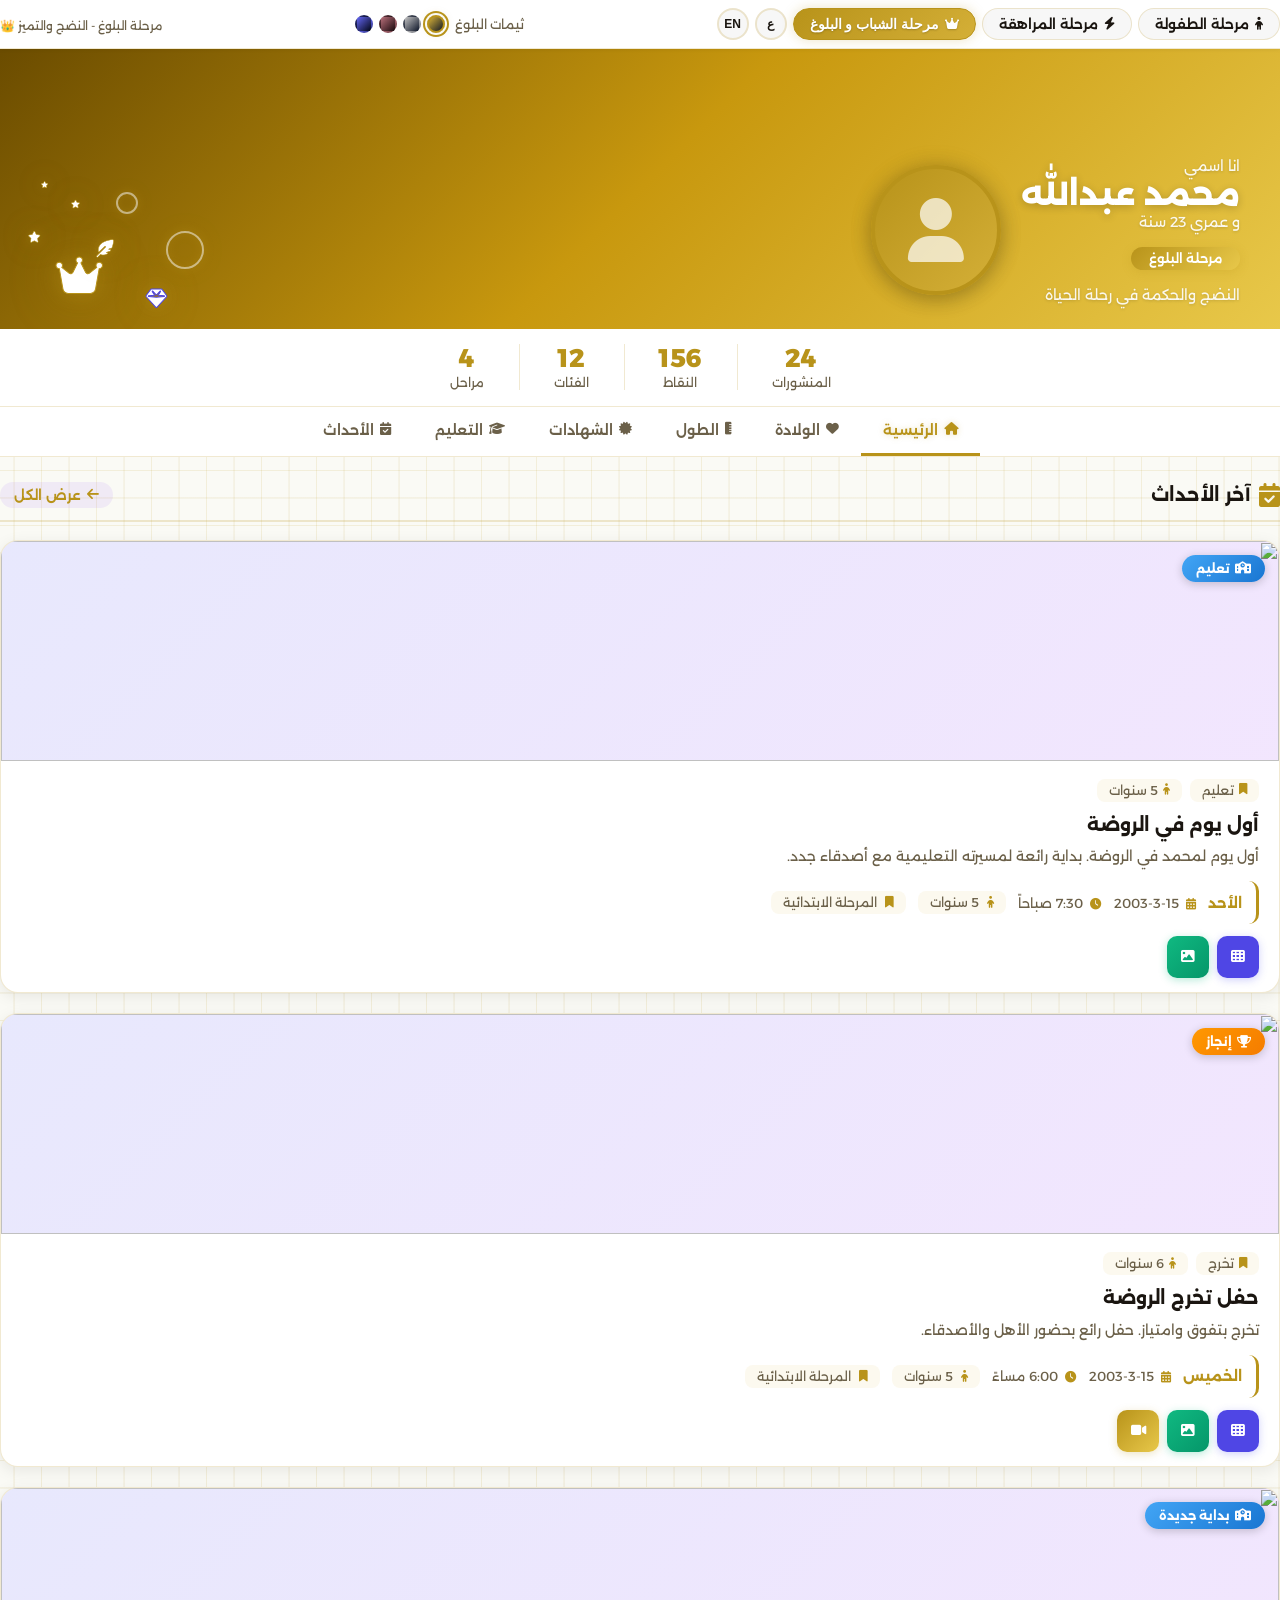
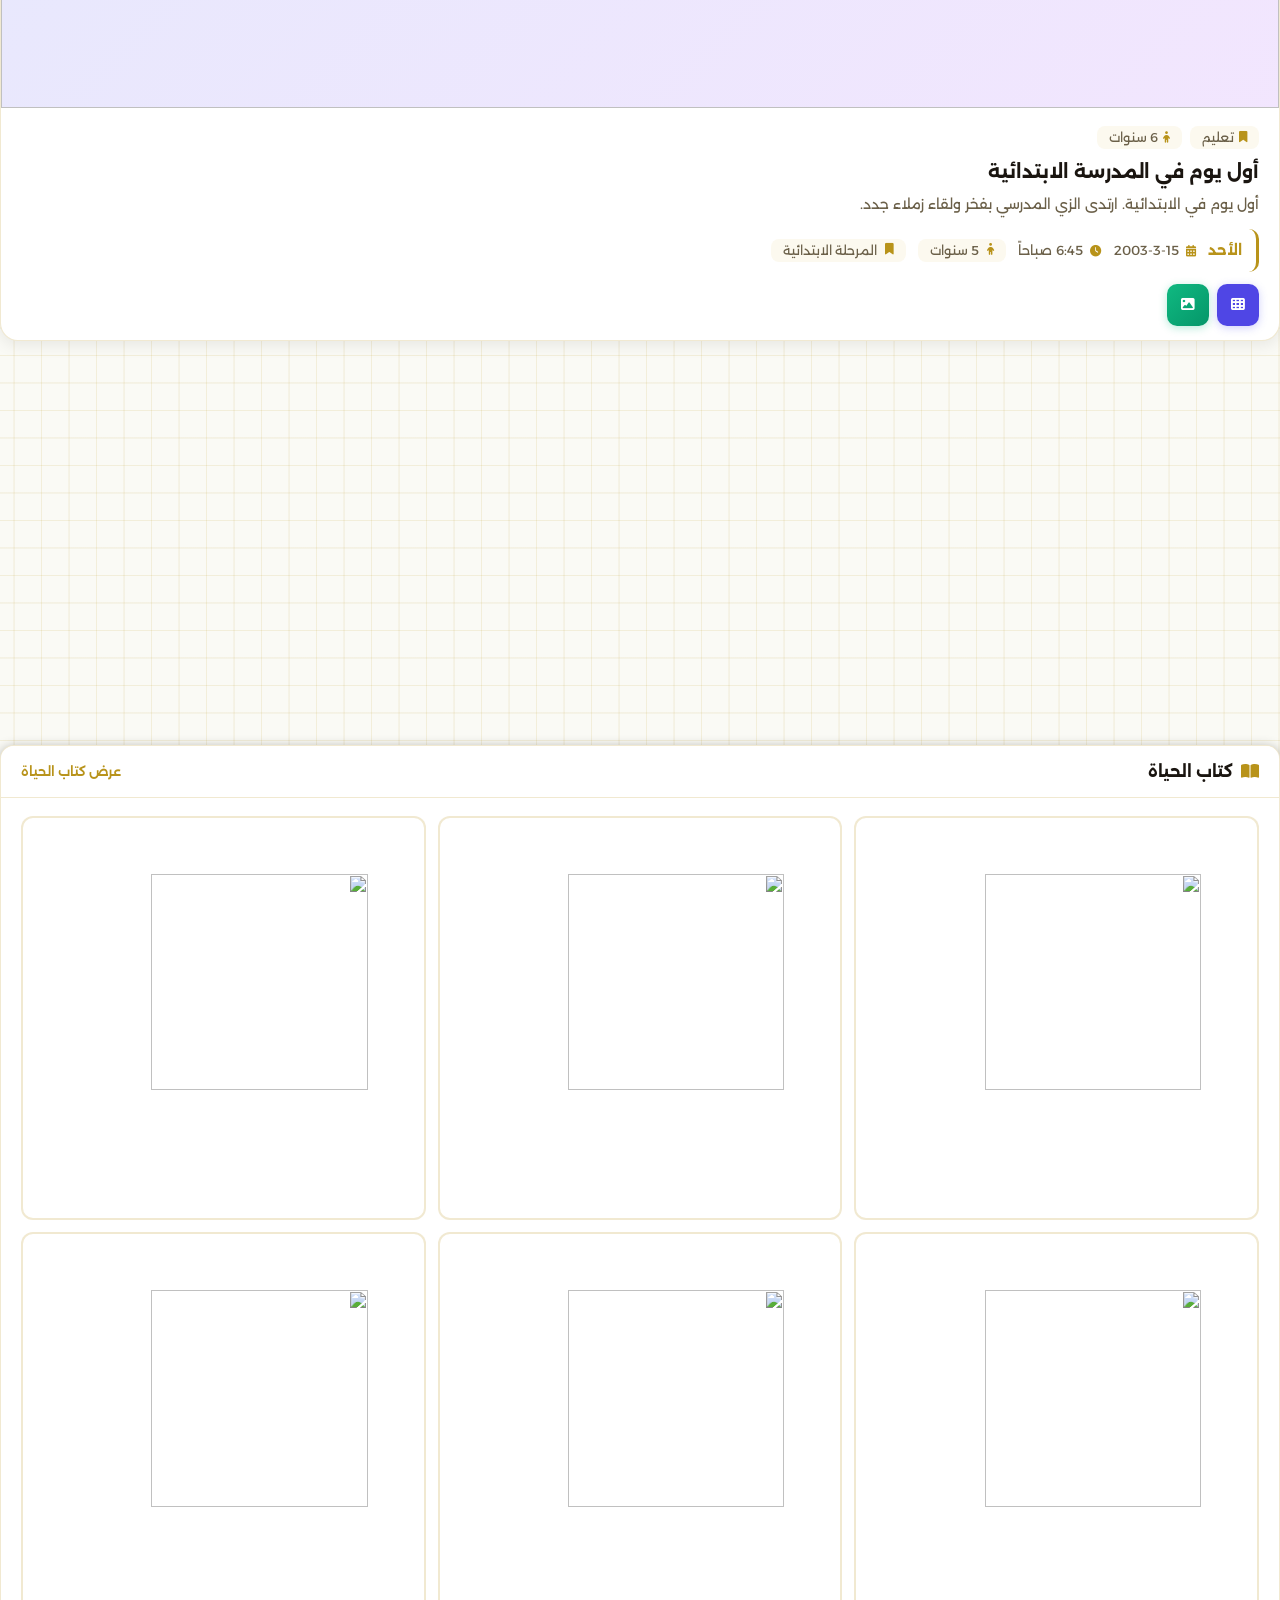
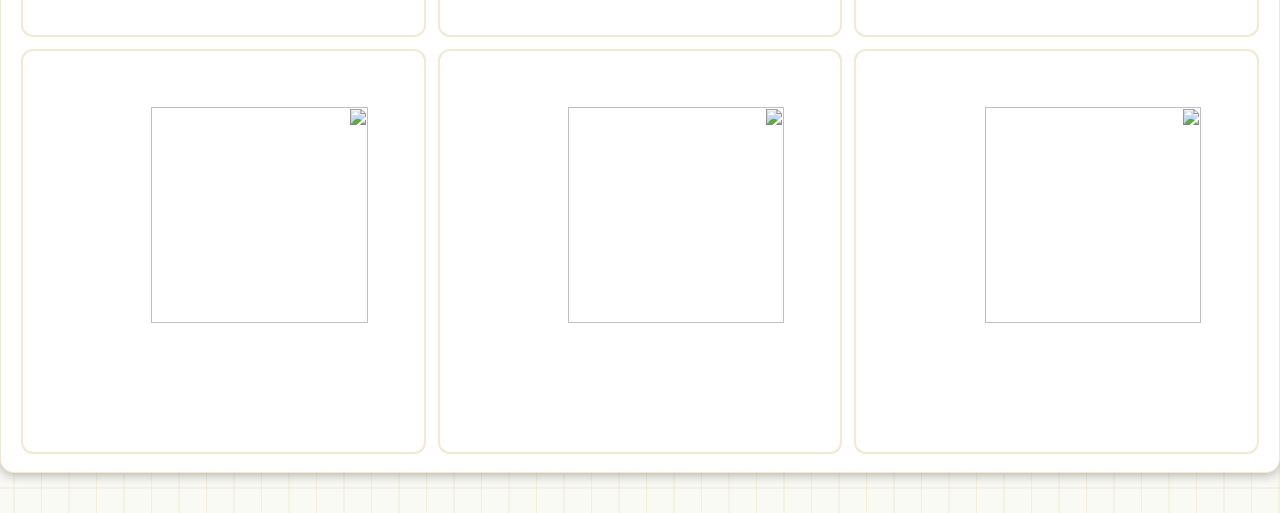
==== commit e8ffca77: "change themes" ====
--- a/adults.html
+++ b/adults.html
@@ -29,11 +29,8 @@
                     <a href="teen.html" class="nav-btn">
                         <i class="fas fa-bolt"></i> مرحلة المراهقة
                     </a>
-                    <a href="#" class="nav-btn">
-                        <i class="fas fa-running"></i> مرحلة الشباب
-                    </a>
                     <button id="editProfileBtn" class="nav-btn nav-btn-primary active">
-                        <i class="fas fa-crown"></i> مرحلة البلوغ
+                        <i class="fas fa-crown"></i> مرحلة الشباب و البلوغ
                     </button>
                     <button class="lang-btn" id="langBtnAr" onclick="toggleLanguage()">ع</button>
                     <button class="lang-btn lang-btn-en" id="langBtnEn" onclick="toggleLanguage()">EN</button>
@@ -185,6 +182,8 @@
                                                     <span class="event-day-name">الأحد</span>
                                                     <span><i class="fas fa-calendar-alt"></i> 2003-3-15</span>
                                                     <span><i class="fas fa-clock"></i> 7:30 صباحاً</span>
+                                                    <span class="event-meta-tag"><i class="fas fa-child"></i> 5 سنوات</span>
+                                                    <span class="event-meta-tag"><i class="fas fa-bookmark"></i> المرحلة الابتدائية</span>
                                                 </div>
                                                 <div class="post-media-btns">
                                                     <button class="media-btn media-btn-blue evt-btn-details" title="التفاصيل"><i class="fas fa-th"></i></button>
@@ -223,6 +222,8 @@
                                                     <span class="event-day-name">الخميس</span>
                                                     <span><i class="fas fa-calendar-alt"></i> 2003-3-15</span>
                                                     <span><i class="fas fa-clock"></i> 6:00 مساءً</span>
+                                                                                                        <span class="event-meta-tag"><i class="fas fa-child"></i> 5 سنوات</span>
+                                                    <span class="event-meta-tag"><i class="fas fa-bookmark"></i> المرحلة الابتدائية</span>
                                                 </div>
                                                 <div class="post-media-btns">
                                                     <button class="media-btn media-btn-blue evt-btn-details" title="التفاصيل"><i class="fas fa-th"></i></button>
@@ -262,6 +263,8 @@
                                                     <span class="event-day-name">الأحد</span>
                                                     <span><i class="fas fa-calendar-alt"></i> 2003-3-15</span>
                                                     <span><i class="fas fa-clock"></i> 6:45 صباحاً</span>
+                                                    <span class="event-meta-tag"><i class="fas fa-child"></i> 5 سنوات</span>
+                                                    <span class="event-meta-tag"><i class="fas fa-bookmark"></i> المرحلة الابتدائية</span>
                                                 </div>
                                                 <div class="post-media-btns">
                                                     <button class="media-btn media-btn-blue evt-btn-details" title="التفاصيل"><i class="fas fa-th"></i></button>
@@ -408,6 +411,7 @@
                                         <div>
                                             <h3 class="height-section-title" data-translate="heightTitle">سجل القياسات</h3>
                                             <p class="height-section-sub">تتبع النمو بمرور الوقت</p>
+                                            
                                         </div>
                                     </div>
                                 </div>
@@ -465,6 +469,15 @@
                                                         <span class="measure-stat-val">12</span>
                                                         <span class="measure-stat-unit">كج</span>
                                                     </div>
+                                                    <div class="d=flex gap-2 wrap">
+                                                    <div class="measure-stat">
+                                                        <span class="event-meta-tag"><i class="fas fa-child"></i> 5 سنوات</span>
+                                                    </div>
+                                                    <div class="measure-stat mt-3">
+                                                        <span class="event-meta-tag"><i class="fas fa-bookmark"></i> المرحلة الابتدائية</span>
+                                                    </div>
+                                                    </div>
+
                                                 </div>
                                                 <div class="measurement-image-wrap" style="cursor:pointer;">
                                                     <img src="https://images.unsplash.com/photo-1503454537195-1dcabb73ffb9?w=400&h=250&fit=crop" alt="measurement" class="measurement-photo" style="width:100%;border-radius:10px;margin-top:10px;transition:transform 0.2s;">
@@ -497,6 +510,14 @@
                                                         <span class="measure-stat-val">15.5</span>
                                                         <span class="measure-stat-unit">كج</span>
                                                     </div>
+                                                                                                        <div class="d=flex gap-2 wrap">
+                                                    <div class="measure-stat">
+                                                        <span class="event-meta-tag"><i class="fas fa-child"></i> 5 سنوات</span>
+                                                    </div>
+                                                    <div class="measure-stat mt-3">
+                                                        <span class="event-meta-tag"><i class="fas fa-bookmark"></i> المرحلة الابتدائية</span>
+                                                    </div>
+                                                    </div>
                                                 </div>
                                                 <div class="measurement-image-wrap" style="cursor:pointer;">
                                                     <img src="https://images.unsplash.com/photo-1515488764276-beab7607c1e6?w=400&h=250&fit=crop" alt="measurement" class="measurement-photo" style="width:100%;border-radius:10px;margin-top:10px;transition:transform 0.2s;">
@@ -529,6 +550,14 @@
                                                         <span class="measure-stat-val">19</span>
                                                         <span class="measure-stat-unit">كج</span>
                                                     </div>
+                                                                                                        <div class="d=flex gap-2 wrap">
+                                                    <div class="measure-stat">
+                                                        <span class="event-meta-tag"><i class="fas fa-child"></i> 5 سنوات</span>
+                                                    </div>
+                                                    <div class="measure-stat mt-3">
+                                                        <span class="event-meta-tag"><i class="fas fa-bookmark"></i> المرحلة الابتدائية</span>
+                                                    </div>
+                                                    </div>
                                                 </div>
                                                 <div class="measurement-image-wrap" style="cursor:pointer;">
                                                     <img src="https://images.unsplash.com/photo-1476703993599-0035a21b17a9?w=400&h=250&fit=crop" alt="measurement" class="measurement-photo" style="width:100%;border-radius:10px;margin-top:10px;transition:transform 0.2s;">
@@ -571,17 +600,24 @@
                                          data-cert-photos='["https://images.unsplash.com/photo-1627556704290-2b1f5853ff78?w=800&h=500&fit=crop","https://images.unsplash.com/photo-1544776193-352d25ca82cd?w=800&h=500&fit=crop","https://images.unsplash.com/photo-1577896851231-70ef18881754?w=800&h=500&fit=crop"]'
                                          data-cert-video="https://www.w3schools.com/html/mov_bbb.mp4">
                                         <div class="cert-card">
+                                            
                                             <div class="cert-thumbnail">
                                                 <img src="https://images.unsplash.com/photo-1627556704290-2b1f5853ff78?w=600&h=300&fit=crop" alt="شهادة التخرج" class="cert-main-img">
                                                 <span class="cert-badge cert-badge-grad"><i class="fas fa-graduation-cap"></i> تخرج</span>
                                             </div>
                                             <div class="cert-card-body">
+                                                                                                <div class="mb-3">
+                                                    <span class="event-meta-tag"><i class="fas fa-child"></i> 5 سنوات</span>
+                                                    <span class="event-meta-tag"><i class="fas fa-bookmark"></i> المرحلة الابتدائية</span>
+                                                </div>
                                                 <h4 class="cert-title"><i class="fas fa-graduation-cap" style="color:#7c4dff;margin-left:6px"></i> شهادة التخرج من الروضة</h4>
                                                 <p class="cert-place"><i class="fas fa-map-marker-alt"></i> روضة الأزهار - الرياض</p>
                                                 <div class="cert-date-info">
                                                     <span class="cert-day-name">الخميس</span>
                                                     <span class="cert-date"><i class="fas fa-calendar-alt"></i> 2024-4-21 </span>
                                                     <span class="cert-time"><i class="fas fa-clock"></i> 6:00 مساءً</span>
+                                                                                                        <span class="event-meta-tag"><i class="fas fa-child"></i> 5 سنوات</span>
+                                                    <span class="event-meta-tag"><i class="fas fa-bookmark"></i> المرحلة الابتدائية</span>
                                                 </div>
                                                 <div class="post-media-btns">
                                                     <button class="media-btn media-btn-blue cert-btn-details" title="التفاصيل"><i class="fas fa-th"></i></button>
@@ -609,12 +645,18 @@
                                                 <span class="cert-badge cert-badge-honor"><i class="fas fa-medal"></i> تكريم</span>
                                             </div>
                                             <div class="cert-card-body">
+                                                                                                <div class="mb-3">
+                                                    <span class="event-meta-tag"><i class="fas fa-child"></i> 5 سنوات</span>
+                                                    <span class="event-meta-tag"><i class="fas fa-bookmark"></i> المرحلة الابتدائية</span>
+                                                </div>
                                                 <h4 class="cert-title"><i class="fas fa-quran" style="color:#00897b;margin-left:6px"></i> شهادة حفظ القرآن</h4>
                                                 <p class="cert-place"><i class="fas fa-map-marker-alt"></i> حلقات مسجد الراجحي - الرياض</p>
                                                 <div class="cert-date-info">
                                                     <span class="cert-day-name">الجمعة</span>
                                                     <span class="cert-date"><i class="fas fa-calendar-alt"></i> 2024-4-21 </span>
                                                     <span class="cert-time"><i class="fas fa-clock"></i> بعد صلاة الجمعة</span>
+                                                                                                        <span class="event-meta-tag"><i class="fas fa-child"></i> 5 سنوات</span>
+                                                    <span class="event-meta-tag"><i class="fas fa-bookmark"></i> المرحلة الابتدائية</span>
                                                 </div>
                                                 <div class="post-media-btns">
                                                     <button class="media-btn media-btn-blue cert-btn-details" title="التفاصيل"><i class="fas fa-th"></i></button>
@@ -992,6 +1034,8 @@
                                                     <span class="event-day-name">الأحد</span>
                                                     <span><i class="fas fa-calendar-alt"></i> 2020-8-4</span>
                                                     <span><i class="fas fa-clock"></i> 3:30 مساءً</span>
+                                                                                                                                                            <span class="event-meta-tag"><i class="fas fa-child"></i> 5 سنوات</span>
+                                                    <span class="event-meta-tag"><i class="fas fa-bookmark"></i> المرحلة الابتدائية</span>
                                                 </div>
                                                 <div class="post-media-btns">
                                                     <button class="media-btn media-btn-blue evt-btn-details" title="التفاصيل"><i class="fas fa-th"></i></button>
@@ -1030,6 +1074,8 @@
                                                     <span class="event-day-name">الثلاثاء</span>
                                                     <span><i class="fas fa-calendar-alt"></i> 2020-8-4</span>
                                                     <span><i class="fas fa-clock"></i> 10:00 صباحاً</span>
+                                                                                                                                                            <span class="event-meta-tag"><i class="fas fa-child"></i> 5 سنوات</span>
+                                                    <span class="event-meta-tag"><i class="fas fa-bookmark"></i> المرحلة الابتدائية</span>
                                                 </div>
                                                 <div class="post-media-btns">
                                                     <button class="media-btn media-btn-blue evt-btn-details" title="التفاصيل"><i class="fas fa-th"></i></button>
@@ -1068,6 +1114,8 @@
                                                     <span class="event-day-name">السبت</span>
                                                     <span><i class="fas fa-calendar-alt"></i> 2020-8-4</span>
                                                     <span><i class="fas fa-clock"></i> 5:00 مساءً</span>
+                                                                                                                                                            <span class="event-meta-tag"><i class="fas fa-child"></i> 5 سنوات</span>
+                                                    <span class="event-meta-tag"><i class="fas fa-bookmark"></i> المرحلة الابتدائية</span>
                                                 </div>
                                                 <div class="post-media-btns">
                                                     <button class="media-btn media-btn-blue evt-btn-details" title="التفاصيل"><i class="fas fa-th"></i></button>
@@ -1108,6 +1156,8 @@
                                                     <span class="event-day-name">الأحد</span>
                                                     <span><i class="fas fa-calendar-alt"></i> 7 سبتمبر 2025</span>
                                                     <span><i class="fas fa-clock"></i> 6:45 صباحاً</span>
+                                                                                                                                                            <span class="event-meta-tag"><i class="fas fa-child"></i> 5 سنوات</span>
+                                                    <span class="event-meta-tag"><i class="fas fa-bookmark"></i> المرحلة الابتدائية</span>
                                                 </div>
                                                 <div class="post-media-btns">
                                                     <button class="media-btn media-btn-blue evt-btn-details" title="التفاصيل"><i class="fas fa-th"></i></button>
@@ -2233,7 +2283,7 @@
         document.body.appendChild(light);
 
         var style = document.createElement('style');
-        style.textContent = '#cursorLight{position:fixed;top:0;left:0;width:350px;height:350px;border-radius:50%;pointer-events:none;z-index:9998;opacity:0;transition:opacity 0.3s;background:radial-gradient(circle,rgba(212,175,55,0.08) 0%,rgba(212,175,55,0.04) 30%,transparent 70%);transform:translate(-50%,-50%);mix-blend-mode:screen;}';
+        style.textContent = '#cursorLight{position:fixed;top:0;left:0;width:350px;height:350px;border-radius:50%;pointer-events:none;z-index:9998;opacity:0;transition:opacity 0.3s;background:radial-gradient(circle,rgba(212,175,55,0.18) 0%,rgba(212,175,55,0.09) 35%,transparent 70%);transform:translate(-50%,-50%);mix-blend-mode:overlay;}';
         document.head.appendChild(style);
 
         function getThemeColor() {
--- a/css/adults.css
+++ b/css/adults.css
@@ -1,85 +1,85 @@
 /* ===========================
-   ROOT VARIABLES — Royal Gold (Default)
+   ROOT VARIABLES — Royal Gold Light (Default)
    =========================== */
 :root {
-  --primary: #d4af37;
-  --primary-light: #e8c84a;
-  --gradient-start: #111827;
-  --gradient-mid: #d4af37;
-  --gradient-end: #b8941f;
-  --bg-page: #020617;
-  --bg-white: #111827;
-  --bg-card: #111827;
-  --text-dark: #e2e8f0;
-  --text-muted: #94a3b8;
-  --border: rgba(212, 175, 55, 0.15);
-  --border-soft: rgba(212, 175, 55, 0.1);
+  --primary: #B8931A;
+  --primary-light: #D4AF37;
+  --gradient-start: #6B4C00;
+  --gradient-mid: #C8980E;
+  --gradient-end: #E8C84A;
+  --bg-page: #FAFAF5;
+  --bg-white: #FFFFFF;
+  --bg-card: #FFFFFF;
+  --text-dark: #1A1510;
+  --text-muted: #6B6049;
+  --border: rgba(184, 147, 26, 0.2);
+  --border-soft: rgba(184, 147, 26, 0.12);
   --radius: 14px;
-  --shadow: 0 2px 12px rgba(0, 0, 0, 0.3);
-  --gold-glow: rgba(212, 175, 55, 0.4);
-  --gold-glow-strong: rgba(212, 175, 55, 0.6);
-  --accent: #6366f1;
-  --highlight: #f43f5e;
-}
-
-/* Theme: Platinum Silver */
+  --shadow: 0 2px 12px rgba(0, 0, 0, 0.08);
+  --gold-glow: rgba(184, 147, 26, 0.25);
+  --gold-glow-strong: rgba(184, 147, 26, 0.45);
+  --accent: #4F46E5;
+  --highlight: #E11D48;
+}
+
+/* Theme: Platinum Silver Light */
 .platinumSilver {
-  --primary: #c0c0c0;
-  --primary-light: #d4d4d4;
-  --gradient-start: #0f172a;
-  --gradient-mid: #c0c0c0;
-  --gradient-end: #a0a0a0;
-  --bg-page: #030712;
-  --bg-white: #0f172a;
-  --bg-card: #0f172a;
-  --text-dark: #e2e8f0;
-  --text-muted: #94a3b8;
-  --border: rgba(192, 192, 192, 0.15);
-  --border-soft: rgba(192, 192, 192, 0.1);
-  --gold-glow: rgba(192, 192, 192, 0.35);
-  --gold-glow-strong: rgba(192, 192, 192, 0.55);
-  --accent: #6366f1;
-  --highlight: #f43f5e;
-}
-
-/* Theme: Rose Gold */
+  --primary: #5A6882;
+  --primary-light: #7B8EA9;
+  --gradient-start: #2C3A55;
+  --gradient-mid: #5A6882;
+  --gradient-end: #A8B8CC;
+  --bg-page: #F5F7FA;
+  --bg-white: #FFFFFF;
+  --bg-card: #FFFFFF;
+  --text-dark: #1A1D2E;
+  --text-muted: #5A6272;
+  --border: rgba(90, 104, 130, 0.2);
+  --border-soft: rgba(90, 104, 130, 0.12);
+  --gold-glow: rgba(90, 104, 130, 0.2);
+  --gold-glow-strong: rgba(90, 104, 130, 0.4);
+  --accent: #6366F1;
+  --highlight: #F43F5E;
+}
+
+/* Theme: Rose Gold Light */
 .roseGold {
-  --primary: #b76e79;
-  --primary-light: #d4919b;
-  --gradient-start: #1a0a0f;
-  --gradient-mid: #b76e79;
-  --gradient-end: #9a5460;
-  --bg-page: #0a0408;
-  --bg-white: #1a0a0f;
-  --bg-card: #1a0a0f;
-  --text-dark: #f1e0e4;
-  --text-muted: #b89da3;
-  --border: rgba(183, 110, 121, 0.15);
-  --border-soft: rgba(183, 110, 121, 0.1);
-  --gold-glow: rgba(183, 110, 121, 0.35);
-  --gold-glow-strong: rgba(183, 110, 121, 0.55);
-  --accent: #6366f1;
-  --highlight: #f43f5e;
-}
-
-/* Theme: Indigo Night */
+  --primary: #B76E79;
+  --primary-light: #D4919B;
+  --gradient-start: #7C3043;
+  --gradient-mid: #B76E79;
+  --gradient-end: #E8B0B7;
+  --bg-page: #FDF6F7;
+  --bg-white: #FFFFFF;
+  --bg-card: #FFFFFF;
+  --text-dark: #2C1018;
+  --text-muted: #8B5A62;
+  --border: rgba(183, 110, 121, 0.2);
+  --border-soft: rgba(183, 110, 121, 0.12);
+  --gold-glow: rgba(183, 110, 121, 0.25);
+  --gold-glow-strong: rgba(183, 110, 121, 0.45);
+  --accent: #6366F1;
+  --highlight: #F43F5E;
+}
+
+/* Theme: Royal Indigo Light */
 .indigoNight {
-  --primary: #6366f1;
-  --primary-light: #818cf8;
-  --gradient-start: #020617;
-  --gradient-mid: #6366f1;
-  --gradient-end: #4f46e5;
-  --bg-page: #020617;
-  --bg-white: #0f0f2e;
-  --bg-card: #0f0f2e;
-  --text-dark: #e0e7ff;
-  --text-muted: #a5b4fc;
-  --border: rgba(99, 102, 241, 0.15);
-  --border-soft: rgba(99, 102, 241, 0.1);
-  --gold-glow: rgba(99, 102, 241, 0.35);
-  --gold-glow-strong: rgba(99, 102, 241, 0.55);
-  --accent: #d4af37;
-  --highlight: #f43f5e;
+  --primary: #4F46E5;
+  --primary-light: #6366F1;
+  --gradient-start: #2E2270;
+  --gradient-mid: #4F46E5;
+  --gradient-end: #A5B4FC;
+  --bg-page: #F5F6FF;
+  --bg-white: #FFFFFF;
+  --bg-card: #FFFFFF;
+  --text-dark: #1A1B3E;
+  --text-muted: #4F5494;
+  --border: rgba(79, 70, 229, 0.2);
+  --border-soft: rgba(79, 70, 229, 0.12);
+  --gold-glow: rgba(79, 70, 229, 0.2);
+  --gold-glow-strong: rgba(79, 70, 229, 0.4);
+  --accent: #D4AF37;
+  --highlight: #F43F5E;
 }
 
 /* ===========================
@@ -110,7 +110,7 @@
   position: sticky;
   top: 0;
   z-index: 1000;
-  box-shadow: 0 2px 12px rgba(0, 0, 0, 0.3);
+  box-shadow: 0 2px 12px rgba(0, 0, 0, 0.07);
 }
 
 .navbar-inner {
@@ -139,7 +139,7 @@
   font-weight: 600;
   text-decoration: none;
   color: var(--text-dark);
-  background: rgba(255, 255, 255, 0.05);
+  background: rgba(0, 0, 0, 0.03);
   border: 1px solid var(--border);
   transition: all 0.2s;
   white-space: nowrap;
@@ -154,7 +154,8 @@
 .nav-btn.active,
 .nav-btn-primary {
   background: linear-gradient(135deg, var(--primary), var(--primary-light));
-  color: #000 !important;
+  color: #fff !important;
+  text-shadow: 0 1px 2px rgba(0, 0, 0, 0.2);
   border-color: var(--primary);
   box-shadow: 0 0 12px var(--gold-glow);
 }
@@ -173,7 +174,7 @@
   height: 32px;
   border-radius: 50%;
   border: 2px solid var(--border);
-  background: rgba(255, 255, 255, 0.05);
+  background: rgba(0, 0, 0, 0.03);
   font-size: 0.75rem;
   font-weight: 700;
   cursor: pointer;
@@ -190,7 +191,7 @@
 }
 
 .lang-btn-en {
-  background: rgba(255, 255, 255, 0.05);
+  background: rgba(0, 0, 0, 0.03);
 }
 
 /* Center: Color picker */
@@ -579,7 +580,7 @@
   background: var(--bg-white);
   border-bottom: 1px solid var(--border);
   padding: 0;
-  box-shadow: 0 2px 8px rgba(0, 0, 0, 0.2);
+  box-shadow: 0 2px 8px rgba(0, 0, 0, 0.07);
 }
 
 .stats-row {
@@ -1724,7 +1725,7 @@
   flex-shrink: 0;
 }
 .book-info-meta .meta-label {
-  color: #d2b8a0;
+  color: #392c20;
   font-size: 0.72rem;
 }
 .book-info-meta .meta-value {
@@ -5732,7 +5733,7 @@
 
 /* ---- Main Content Background Pattern ---- */
 .main-content {
-  --grid-color: rgba(212, 175, 55, 0.06);
+  --grid-color: rgba(184, 147, 26, 0.12);
   background-color: transparent;
   background-image:
     linear-gradient(
@@ -5762,13 +5763,13 @@
   background-size: 55px 55px;
 }
 .platinumSilver .main-content {
-  --grid-color: rgba(192, 192, 192, 0.06);
+  --grid-color: rgba(90, 104, 130, 0.12);
 }
 .roseGold .main-content {
-  --grid-color: rgba(183, 110, 121, 0.06);
+  --grid-color: rgba(183, 110, 121, 0.12);
 }
 .indigoNight .main-content {
-  --grid-color: rgba(99, 102, 241, 0.06);
+  --grid-color: rgba(79, 70, 229, 0.12);
 }
 
 /* ---- Stat Item Hover ---- */
@@ -5868,10 +5869,10 @@
 
 /* ---- Book Carousel (Life Book) ---- */
 .book-page {
-  background: #1e293b;
+  background: #F7F2E8;
 }
 .book-info-page {
-  background: linear-gradient(170deg, #1e293b 0%, #0f172a 100%) !important;
+  background: linear-gradient(170deg, #FFFDF5 0%, #FEF9E8 100%) !important;
 }
 .book-info-title {
   color: var(--text-dark);
@@ -5884,13 +5885,13 @@
   color: var(--text-muted);
 }
 .book-page.empty-page {
-  background: #0f172a;
+  background: #EDE7D4;
 }
 .book-page.empty-page::before {
   background: repeating-linear-gradient(
     180deg,
-    rgba(212, 175, 55, 0.1) 0px,
-    rgba(212, 175, 55, 0.1) 1px,
+    rgba(184, 147, 26, 0.18) 0px,
+    rgba(184, 147, 26, 0.18) 1px,
     transparent 1px,
     transparent 20px
   );
@@ -5900,11 +5901,11 @@
 }
 .book-flip-front,
 .book-flip-back {
-  background: #1e293b;
+  background: #F7F2E8;
 }
 .frame-info-row {
-  background: var(--bg-white);
-  color: var(--text-dark);
+  color: var(--bg-white);
+  background: transparent;
 }
 
 /* ---- Modals — Dark Theme ---- */
@@ -6017,7 +6018,7 @@
   border-color: var(--border);
 }
 .birth-card:hover {
-  box-shadow: 0 6px 24px rgba(0, 0, 0, 0.3);
+  box-shadow: 0 6px 24px rgba(0, 0, 0, 0.1);
 }
 .birth-card-header {
   background: linear-gradient(
@@ -6112,7 +6113,7 @@
   border-color: var(--border);
 }
 .birth-photo-item {
-  box-shadow: 0 4px 12px rgba(0, 0, 0, 0.3);
+  box-shadow: 0 4px 12px rgba(0, 0, 0, 0.1);
 }
 
 /* ---- Certificates Section — Dark ---- */
@@ -6124,11 +6125,11 @@
   color: var(--primary);
 }
 .cert-card {
-  box-shadow: 0 4px 20px rgba(0, 0, 0, 0.25);
+  box-shadow: 0 4px 20px rgba(0, 0, 0, 0.09);
   border-color: var(--border);
 }
 .cert-card:hover {
-  box-shadow: 0 8px 30px rgba(0, 0, 0, 0.35);
+  box-shadow: 0 8px 30px rgba(0, 0, 0, 0.14);
 }
 .cert-thumbnail {
   background: linear-gradient(
@@ -6181,7 +6182,7 @@
 .edu-stage-header-card {
   background: var(--bg-card);
   border-color: var(--border);
-  box-shadow: 0 2px 12px rgba(0, 0, 0, 0.2);
+  box-shadow: 0 2px 12px rgba(0, 0, 0, 0.07);
 }
 .edu-year-card {
   background: var(--bg-card);
@@ -6245,10 +6246,10 @@
 .event-card-inner {
   background: var(--bg-card);
   border-color: var(--border);
-  box-shadow: 0 4px 16px rgba(0, 0, 0, 0.2);
+  box-shadow: 0 4px 16px rgba(0, 0, 0, 0.08);
 }
 .event-card-inner:hover {
-  box-shadow: 0 10px 28px rgba(0, 0, 0, 0.35);
+  box-shadow: 0 10px 28px rgba(0, 0, 0, 0.13);
 }
 .event-card-thumbnail {
   background: linear-gradient(
@@ -6286,7 +6287,7 @@
   box-shadow: 0 2px 12px rgba(0, 0, 0, 0.2);
 }
 .summary-card:hover {
-  box-shadow: 0 8px 24px rgba(0, 0, 0, 0.3);
+  box-shadow: 0 8px 24px rgba(0, 0, 0, 0.11);
 }
 .summary-card-pink::before {
   background: linear-gradient(90deg, var(--highlight), #e11d48);
@@ -6304,7 +6305,7 @@
   box-shadow: 0 2px 12px rgba(0, 0, 0, 0.2);
 }
 .measurement-card:hover {
-  box-shadow: 0 8px 28px rgba(0, 0, 0, 0.3);
+  box-shadow: 0 8px 28px rgba(0, 0, 0, 0.11);
 }
 .measurement-day {
   background: linear-gradient(
@@ -6408,11 +6409,11 @@
 /* ---- Selection — Gold ---- */
 ::selection {
   background: var(--primary);
-  color: var(--bg-page);
+  color: #fff;
 }
 ::-moz-selection {
   background: var(--primary);
-  color: var(--bg-page);
+  color: #fff;
 }
 
 /* ---- Additional Dark Fixes ---- */
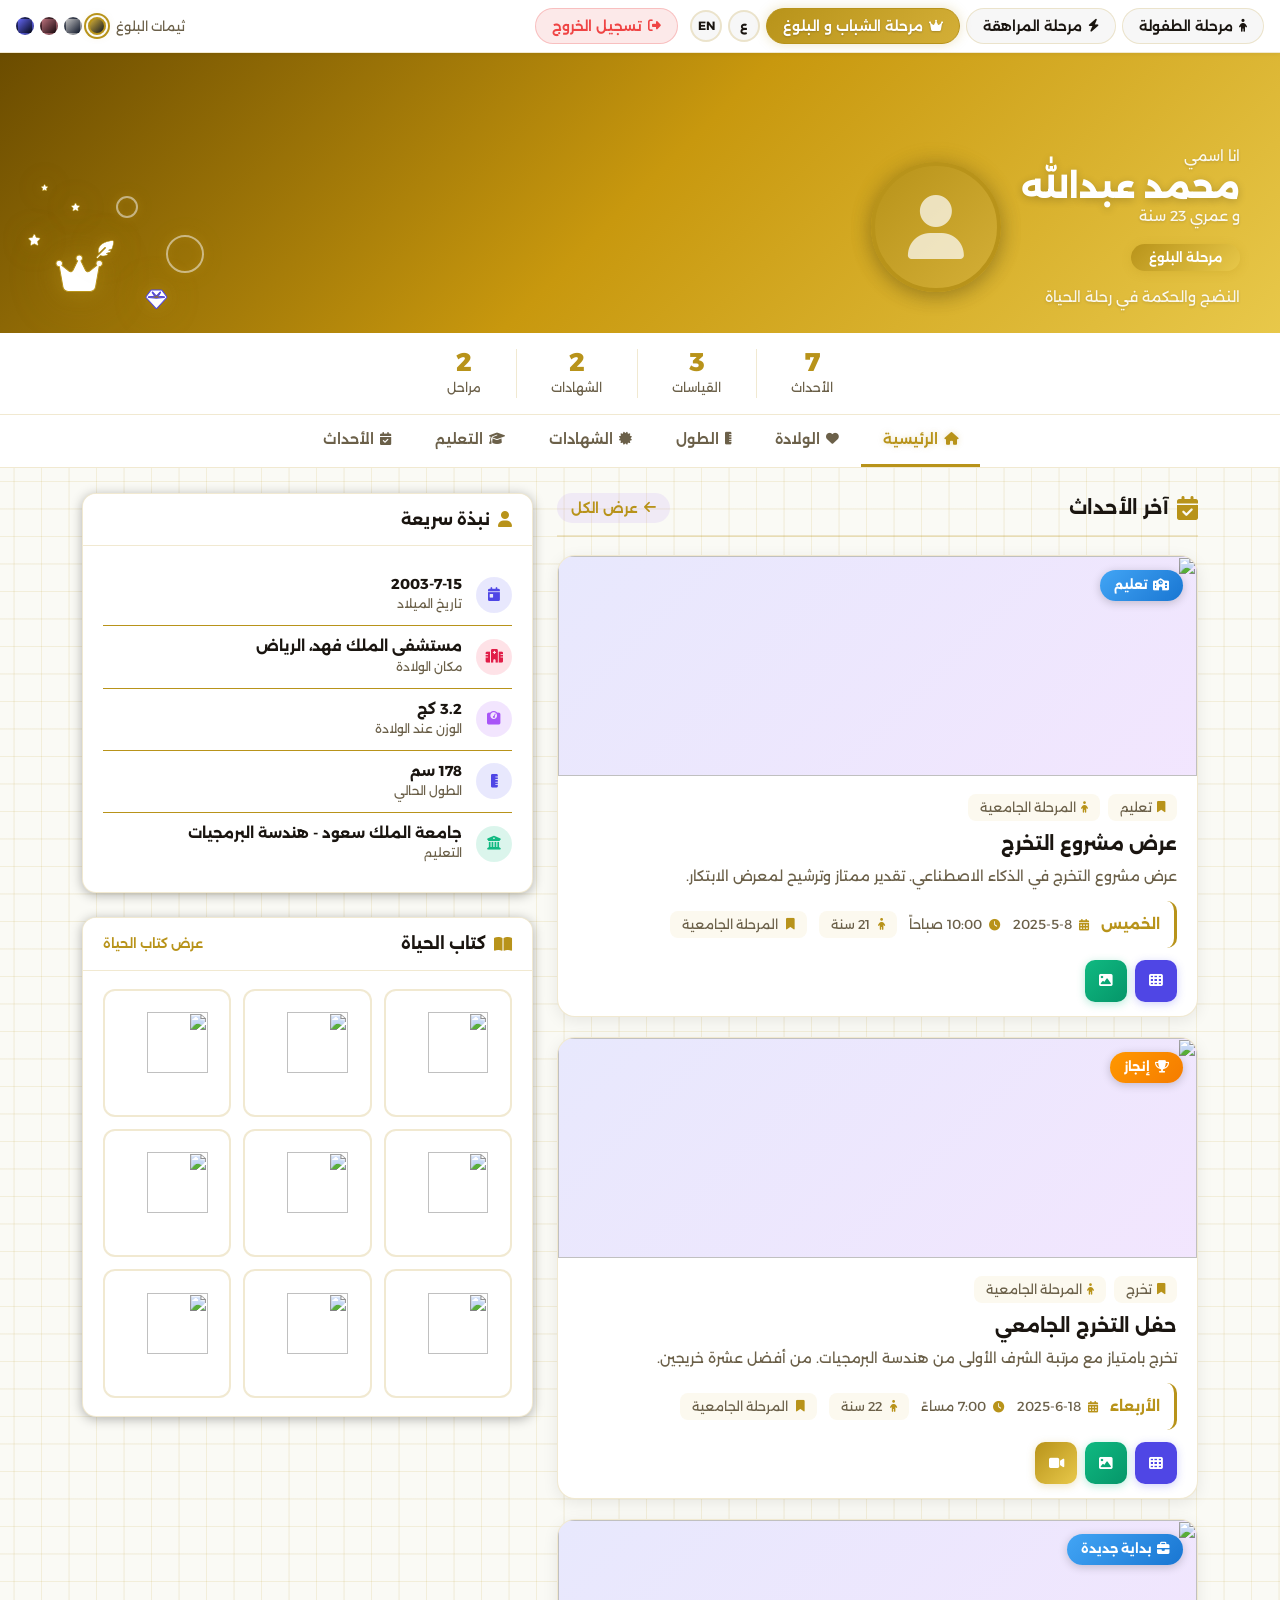
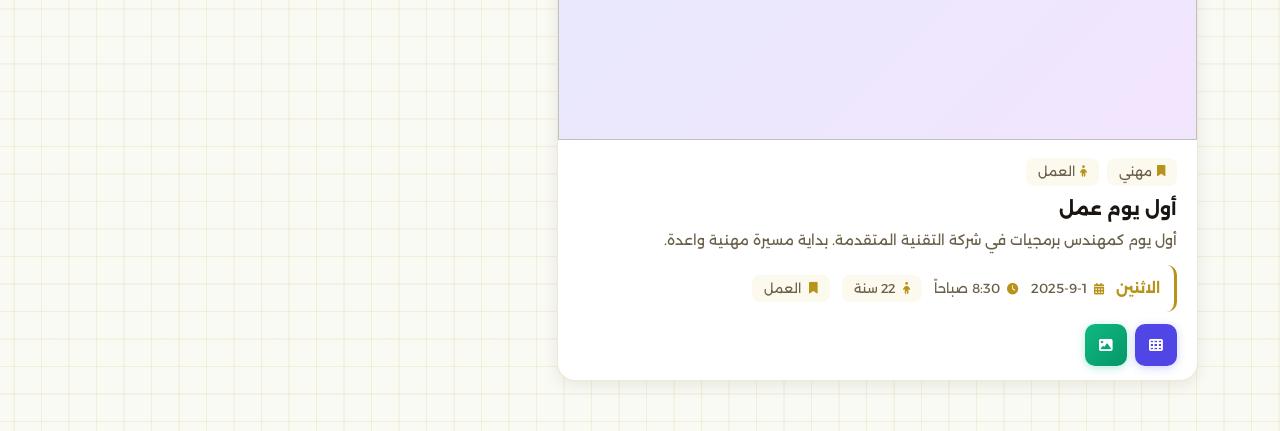
==== commit 8a24430b: "re-structure" ====
--- a/adults.html
+++ b/adults.html
@@ -1,2318 +1,241 @@
-﻿<!DOCTYPE html>
+<!DOCTYPE html>
 <html lang="ar" dir="rtl">
 <head>
-    <meta charset="UTF-8">
-    <meta name="viewport" content="width=device-width, initial-scale=1.0">
-    <title data-translate="pageTitle">مرحلة البلوغ</title>
-    <!-- Bootstrap 5 RTL -->
-    <link href="https://cdn.jsdelivr.net/npm/bootstrap@5.3.2/dist/css/bootstrap.rtl.min.css" rel="stylesheet">
-    <!-- Font Awesome 6 -->
-    <link rel="stylesheet" href="https://cdnjs.cloudflare.com/ajax/libs/font-awesome/6.5.1/css/all.min.css">
-    <!-- Google Fonts - Alexandria & Roboto -->
-    <link rel="preconnect" href="https://fonts.googleapis.com">
-    <link rel="preconnect" href="https://fonts.gstatic.com" crossorigin>
-    <link href="https://fonts.googleapis.com/css2?family=Alexandria:wght@100..900&family=Roboto:wght@300;400;500;700;900&display=swap" rel="stylesheet">
-    <!-- Custom CSS -->
-    <link rel="stylesheet" href="css/adults.css">
+  <meta charset="UTF-8">
+  <meta name="viewport" content="width=device-width, initial-scale=1.0">
+  <title data-translate="pageTitleAdults">مرحلة البلوغ</title>
+  <link href="bootstrap/css/bootstrap.rtl.min.css" rel="stylesheet">
+  <link rel="stylesheet" href="https://cdnjs.cloudflare.com/ajax/libs/font-awesome/6.5.1/css/all.min.css">
+  <link rel="preconnect" href="https://fonts.googleapis.com">
+  <link rel="preconnect" href="https://fonts.gstatic.com" crossorigin>
+  <link href="https://fonts.googleapis.com/css2?family=Alexandria:wght@100..900&family=Roboto:wght@300;400;500;700;900&display=swap" rel="stylesheet">
+  <link rel="stylesheet" href="css/adults.css">
+  <link rel="stylesheet" href="css/adultsloader.css">
 </head>
 <body>
 
-    <!-- ====== TOP NAVBAR ====== -->
-    <nav class="top-navbar">
-        <div class="container-fluid px-3">
-            <div class="navbar-inner">
-                <!-- Right Side: Main nav buttons -->
-                <div class="nav-right">
-                    <a href="index.html" class="nav-btn">
-                        <i class="fas fa-child"></i> مرحلة الطفولة
-                    </a>
-                    <a href="teen.html" class="nav-btn">
-                        <i class="fas fa-bolt"></i> مرحلة المراهقة
-                    </a>
-                    <button id="editProfileBtn" class="nav-btn nav-btn-primary active">
-                        <i class="fas fa-crown"></i> مرحلة الشباب و البلوغ
-                    </button>
-                    <button class="lang-btn" id="langBtnAr" onclick="toggleLanguage()">ع</button>
-                    <button class="lang-btn lang-btn-en" id="langBtnEn" onclick="toggleLanguage()">EN</button>
-
-                </div>
-
-                <!-- Center: Theme Picker -->
-                <div class="nav-center">
-                    <span class="color-label">ثيمات البلوغ</span>
-                    <span class="color-dot active-dot" style="background:linear-gradient(135deg, #D4AF37 0%, #111827 100%);" data-theme="royalGold" onclick="changeAdultTheme(this)" title="Royal Gold"></span>
-                    <span class="color-dot" style="background:linear-gradient(135deg, #C0C0C0 0%, #0F172A 100%);" data-theme="platinumSilver" onclick="changeAdultTheme(this)" title="Platinum Silver"></span>
-                    <span class="color-dot" style="background:linear-gradient(135deg, #B76E79 0%, #1A0A0F 100%);" data-theme="roseGold" onclick="changeAdultTheme(this)" title="Rose Gold"></span>
-                    <span class="color-dot" style="background:linear-gradient(135deg, #6366F1 0%, #020617 100%);" data-theme="indigoNight" onclick="changeAdultTheme(this)" title="Indigo Night"></span>
-                </div>
-
-                <!-- Left Side: Info label -->
-                <div class="nav-left">
-                    <span class="info-label">مرحلة البلوغ - النضج والتميز 👑</span>
-                </div>
+  <!-- ====== PAGE LOADER ====== -->
+  <div id="pageLoader" style="position:fixed;top:0;left:0;width:100%;height:100%;z-index:99999;display:flex;flex-direction:column;justify-content:center;align-items:center;background:#111827;transition:opacity 0.6s ease;">
+    <div style="transform:scale(4);">
+      <div class="loader">
+        <div class="box box-1">
+          <div class="side-left"></div>
+          <div class="side-right"></div>
+          <div class="side-top"></div>
+        </div>
+        <div class="box box-2">
+          <div class="side-left"></div>
+          <div class="side-right"></div>
+          <div class="side-top"></div>
+        </div>
+        <div class="box box-3">
+          <div class="side-left"></div>
+          <div class="side-right"></div>
+          <div class="side-top"></div>
+        </div>
+        <div class="box box-4">
+          <div class="side-left"></div>
+          <div class="side-right"></div>
+          <div class="side-top"></div>
+        </div>
+      </div>
+    </div>
+    <h3 style="font-family:'Alexandria','Roboto',sans-serif;margin-top:5rem;color:#D4AF37;">جاري التحميل</h3>
+  </div>
+
+  <!-- ====== TOP NAVBAR ====== -->
+  <nav class="top-navbar">
+    <div class="container-fluid px-3">
+      <div class="navbar-inner">
+        <div class="nav-right">
+          <a href="index.html" class="nav-btn" data-translate="navEditProfile">
+            <i class="fas fa-child"></i> مرحلة الطفولة
+          </a>
+          <a href="teen.html" class="nav-btn" data-translate="navAttendance">
+            <i class="fas fa-bolt"></i> مرحلة المراهقة
+          </a>
+          <button id="editProfileBtn" class="nav-btn nav-btn-primary active" data-translate="navExpenses">
+            <i class="fas fa-crown"></i> مرحلة الشباب و البلوغ
+          </button>
+          <button class="lang-btn" id="langBtnAr" onclick="toggleLanguage()">ع</button>
+          <button class="lang-btn lang-btn-en" id="langBtnEn" onclick="toggleLanguage()">EN</button>
+          <a href="pin-login.html" class="nav-btn nav-btn-logout" title="تسجيل الخروج">
+            <i class="fas fa-sign-out-alt"></i> تسجيل الخروج
+          </a>
+        </div>
+        <div class="nav-center">
+          <span class="color-label" data-translate="colorLabelAdults">ثيمات البلوغ</span>
+          <span id="themeDots" style="display:contents"></span>
+        </div>
+      </div>
+    </div>
+  </nav>
+
+  <!-- ====== COVER / PROFILE HEADER ====== -->
+  <section class="profile-cover">
+    <div class="cover-gradient"></div>
+    <div class="cover-adult-deco">
+      <span class="deco-gold-crown"><i class="fas fa-crown"></i></span>
+      <span class="deco-gold-gem"><i class="fas fa-gem"></i></span>
+      <span class="deco-gold-star deco-gold-star-1"><i class="fas fa-star"></i></span>
+      <span class="deco-gold-star deco-gold-star-2"><i class="fas fa-star"></i></span>
+      <span class="deco-gold-star deco-gold-star-3"><i class="fas fa-star"></i></span>
+      <div class="deco-gold-ring deco-gold-ring-1"></div>
+      <div class="deco-gold-ring deco-gold-ring-2"></div>
+      <span class="deco-gold-feather"><i class="fas fa-feather-alt"></i></span>
+    </div>
+    <div class="cover-profile-info">
+      <div class="cover-profile-text">
+        <p class="cover-bio">انا اسمي</p>
+        <h1 class="cover-name" data-translate="profileName">محمد عبدالله</h1>
+        <p class="cover-bio">و عمري 23 سنة</p>
+        <div class="cover-badges" id="coverBadges">
+          <span class="cover-badge" data-translate="badgeAdults">مرحلة البلوغ</span>
+        </div>
+        <p class="cover-bio" data-translate="profileBioAdults">النضج والحكمة في رحلة الحياة</p>
+      </div>
+      <div class="cover-avatar">
+        <div class="avatar-circle">
+          <i class="fas fa-user avatar-icon"></i>
+        </div>
+      </div>
+    </div>
+  </section>
+
+  <!-- ====== STATS BAR ====== -->
+  <section class="stats-bar">
+    <div class="container">
+      <div class="stats-row" id="statsRow"></div>
+    </div>
+  </section>
+
+  <!-- ====== TAB NAVIGATION ====== -->
+  <section class="tab-navigation">
+    <div class="container">
+      <ul class="profile-tabs" id="profileTabs"></ul>
+    </div>
+  </section>
+
+  <!-- ====== MAIN CONTENT ====== -->
+  <section class="main-content">
+    <div class="container">
+      <div class="row g-4">
+        <div class="col-lg-7">
+          <div class="tab-panels">
+            <div class="tab-panel active" id="tab-home"></div>
+            <div class="tab-panel" id="tab-birth"></div>
+            <div class="tab-panel" id="tab-height"></div>
+            <div class="tab-panel" id="tab-certificates"></div>
+            <div class="tab-panel" id="tab-education"></div>
+            <div class="tab-panel" id="tab-info"></div>
+          </div>
+        </div>
+        <div class="col-lg-5">
+          <div class="sidebar-card mb-4 scroll-reveal-right">
+            <div class="sidebar-header">
+              <h5><i class="fas fa-user"></i> <span data-translate="sidebarQuickInfo">نبذة سريعة</span></h5>
             </div>
-        </div>
-    </nav>
-
-    <!-- ====== COVER / PROFILE HEADER ====== -->
-    <section class="profile-cover">
-        <!-- Gradient Background -->
-        <div class="cover-gradient">
-            <!-- Rainbow arc decoration -->
-        </div>
-
-        <!-- Adults Cover Decoration -->
-        <div class="cover-adult-deco">
-            <span class="deco-gold-crown"><i class="fas fa-crown"></i></span>
-            <span class="deco-gold-gem"><i class="fas fa-gem"></i></span>
-            <span class="deco-gold-star deco-gold-star-1"><i class="fas fa-star"></i></span>
-            <span class="deco-gold-star deco-gold-star-2"><i class="fas fa-star"></i></span>
-            <span class="deco-gold-star deco-gold-star-3"><i class="fas fa-star"></i></span>
-            <div class="deco-gold-ring deco-gold-ring-1"></div>
-            <div class="deco-gold-ring deco-gold-ring-2"></div>
-            <span class="deco-gold-feather"><i class="fas fa-feather-alt"></i></span>
-        </div>
-
-        <!-- Profile Info overlay at bottom-right of cover -->
-        <div class="cover-profile-info">
-            <div class="cover-profile-text">
-                <p class="cover-bio" >انا اسمي </p>
-                <h1 class="cover-name" data-translate="profileName">محمد عبدالله</h1>
-                <p class="cover-bio" > و عمري 23 سنة </p>
-                <div class="cover-badges" id="coverBadges">
-                    <span class="cover-badge">مرحلة البلوغ</span>
-                </div>
-                <p class="cover-bio">النضج والحكمة في رحلة الحياة</p>
+            <div class="sidebar-body" id="sidebarQuickInfo"></div>
+          </div>
+          <div class="sidebar-card scroll-reveal-right">
+            <div class="sidebar-header">
+              <h5><i class="fas fa-book-open"></i> <span>كتاب الحياة</span></h5>
+              <a href="#" class="view-all-link" id="openLifeBook">عرض كتاب الحياة</a>
             </div>
-            <div class="cover-avatar">
-                <div class="avatar-circle">
-                    <i class="fas fa-user avatar-icon"></i>
-                </div>
+            <div class="sidebar-body">
+              <div class="photo-grid" id="sidebarPhotoGrid"></div>
             </div>
-        </div>
-    </section>
-
-    <!-- ====== STATS BAR ====== -->
-    <section class="stats-bar">
-        <div class="container">
-            <div class="stats-row">
-                <div class="stat-item">
-                    <span class="stat-num">24</span>
-                    <span class="stat-lbl" data-translate="statPosts">المنشورات</span>
-                </div>
-                <div class="stat-item">
-                    <span class="stat-num">156</span>
-                    <span class="stat-lbl" data-translate="statPoints">النقاط</span>
-                </div>
-                <div class="stat-item">
-                    <span class="stat-num">12</span>
-                    <span class="stat-lbl" data-translate="statCategories">الفئات</span>
-                </div>
-                <div class="stat-item">
-                    <span class="stat-num">4</span>
-                    <span class="stat-lbl" data-translate="statStages">مراحل</span>
-                </div>
-            </div>
-        </div>
-    </section>
-
-
-
-    <!-- ====== TAB NAVIGATION ====== -->
-    <section class="tab-navigation">
-        <div class="container">
-            <ul class="profile-tabs" id="profileTabs">
-                <li><a href="#tab-home" class="tab-link active" data-translate="tabHome"><i class="fas fa-home"></i> الرئيسية<div class="tab-star tab-star-1"><svg xmlns="http://www.w3.org/2000/svg" viewBox="0 0 784.11 815.53"><path class="fil0" d="M392.05 0c-20.9,210.08 -184.06,378.41 -392.05,407.78 207.96,29.37 371.12,197.68 392.05,407.74 20.93,-210.06 184.09,-378.37 392.05,-407.74 -207.98,-29.38 -371.16,-197.69 -392.05,-407.78z"/></svg></div><div class="tab-star tab-star-2"><svg xmlns="http://www.w3.org/2000/svg" viewBox="0 0 784.11 815.53"><path class="fil0" d="M392.05 0c-20.9,210.08 -184.06,378.41 -392.05,407.78 207.96,29.37 371.12,197.68 392.05,407.74 20.93,-210.06 184.09,-378.37 392.05,-407.74 -207.98,-29.38 -371.16,-197.69 -392.05,-407.78z"/></svg></div><div class="tab-star tab-star-3"><svg xmlns="http://www.w3.org/2000/svg" viewBox="0 0 784.11 815.53"><path class="fil0" d="M392.05 0c-20.9,210.08 -184.06,378.41 -392.05,407.78 207.96,29.37 371.12,197.68 392.05,407.74 20.93,-210.06 184.09,-378.37 392.05,-407.74 -207.98,-29.38 -371.16,-197.69 -392.05,-407.78z"/></svg></div><div class="tab-star tab-star-4"><svg xmlns="http://www.w3.org/2000/svg" viewBox="0 0 784.11 815.53"><path class="fil0" d="M392.05 0c-20.9,210.08 -184.06,378.41 -392.05,407.78 207.96,29.37 371.12,197.68 392.05,407.74 20.93,-210.06 184.09,-378.37 392.05,-407.74 -207.98,-29.38 -371.16,-197.69 -392.05,-407.78z"/></svg></div><div class="tab-star tab-star-5"><svg xmlns="http://www.w3.org/2000/svg" viewBox="0 0 784.11 815.53"><path class="fil0" d="M392.05 0c-20.9,210.08 -184.06,378.41 -392.05,407.78 207.96,29.37 371.12,197.68 392.05,407.74 20.93,-210.06 184.09,-378.37 392.05,-407.74 -207.98,-29.38 -371.16,-197.69 -392.05,-407.78z"/></svg></div><div class="tab-star tab-star-6"><svg xmlns="http://www.w3.org/2000/svg" viewBox="0 0 784.11 815.53"><path class="fil0" d="M392.05 0c-20.9,210.08 -184.06,378.41 -392.05,407.78 207.96,29.37 371.12,197.68 392.05,407.74 20.93,-210.06 184.09,-378.37 392.05,-407.74 -207.98,-29.38 -371.16,-197.69 -392.05,-407.78z"/></svg></div></a></li>
-                <li><a href="#tab-birth" class="tab-link" data-translate="tabBirth"><i class="fas fa-heart"></i> الولادة<div class="tab-star tab-star-1"><svg xmlns="http://www.w3.org/2000/svg" viewBox="0 0 784.11 815.53"><path class="fil0" d="M392.05 0c-20.9,210.08 -184.06,378.41 -392.05,407.78 207.96,29.37 371.12,197.68 392.05,407.74 20.93,-210.06 184.09,-378.37 392.05,-407.74 -207.98,-29.38 -371.16,-197.69 -392.05,-407.78z"/></svg></div><div class="tab-star tab-star-2"><svg xmlns="http://www.w3.org/2000/svg" viewBox="0 0 784.11 815.53"><path class="fil0" d="M392.05 0c-20.9,210.08 -184.06,378.41 -392.05,407.78 207.96,29.37 371.12,197.68 392.05,407.74 20.93,-210.06 184.09,-378.37 392.05,-407.74 -207.98,-29.38 -371.16,-197.69 -392.05,-407.78z"/></svg></div><div class="tab-star tab-star-3"><svg xmlns="http://www.w3.org/2000/svg" viewBox="0 0 784.11 815.53"><path class="fil0" d="M392.05 0c-20.9,210.08 -184.06,378.41 -392.05,407.78 207.96,29.37 371.12,197.68 392.05,407.74 20.93,-210.06 184.09,-378.37 392.05,-407.74 -207.98,-29.38 -371.16,-197.69 -392.05,-407.78z"/></svg></div><div class="tab-star tab-star-4"><svg xmlns="http://www.w3.org/2000/svg" viewBox="0 0 784.11 815.53"><path class="fil0" d="M392.05 0c-20.9,210.08 -184.06,378.41 -392.05,407.78 207.96,29.37 371.12,197.68 392.05,407.74 20.93,-210.06 184.09,-378.37 392.05,-407.74 -207.98,-29.38 -371.16,-197.69 -392.05,-407.78z"/></svg></div><div class="tab-star tab-star-5"><svg xmlns="http://www.w3.org/2000/svg" viewBox="0 0 784.11 815.53"><path class="fil0" d="M392.05 0c-20.9,210.08 -184.06,378.41 -392.05,407.78 207.96,29.37 371.12,197.68 392.05,407.74 20.93,-210.06 184.09,-378.37 392.05,-407.74 -207.98,-29.38 -371.16,-197.69 -392.05,-407.78z"/></svg></div><div class="tab-star tab-star-6"><svg xmlns="http://www.w3.org/2000/svg" viewBox="0 0 784.11 815.53"><path class="fil0" d="M392.05 0c-20.9,210.08 -184.06,378.41 -392.05,407.78 207.96,29.37 371.12,197.68 392.05,407.74 20.93,-210.06 184.09,-378.37 392.05,-407.74 -207.98,-29.38 -371.16,-197.69 -392.05,-407.78z"/></svg></div></a></li>
-                <li><a href="#tab-height" class="tab-link" data-translate="tabHeight"><i class="fas fa-ruler-vertical"></i> الطول<div class="tab-star tab-star-1"><svg xmlns="http://www.w3.org/2000/svg" viewBox="0 0 784.11 815.53"><path class="fil0" d="M392.05 0c-20.9,210.08 -184.06,378.41 -392.05,407.78 207.96,29.37 371.12,197.68 392.05,407.74 20.93,-210.06 184.09,-378.37 392.05,-407.74 -207.98,-29.38 -371.16,-197.69 -392.05,-407.78z"/></svg></div><div class="tab-star tab-star-2"><svg xmlns="http://www.w3.org/2000/svg" viewBox="0 0 784.11 815.53"><path class="fil0" d="M392.05 0c-20.9,210.08 -184.06,378.41 -392.05,407.78 207.96,29.37 371.12,197.68 392.05,407.74 20.93,-210.06 184.09,-378.37 392.05,-407.74 -207.98,-29.38 -371.16,-197.69 -392.05,-407.78z"/></svg></div><div class="tab-star tab-star-3"><svg xmlns="http://www.w3.org/2000/svg" viewBox="0 0 784.11 815.53"><path class="fil0" d="M392.05 0c-20.9,210.08 -184.06,378.41 -392.05,407.78 207.96,29.37 371.12,197.68 392.05,407.74 20.93,-210.06 184.09,-378.37 392.05,-407.74 -207.98,-29.38 -371.16,-197.69 -392.05,-407.78z"/></svg></div><div class="tab-star tab-star-4"><svg xmlns="http://www.w3.org/2000/svg" viewBox="0 0 784.11 815.53"><path class="fil0" d="M392.05 0c-20.9,210.08 -184.06,378.41 -392.05,407.78 207.96,29.37 371.12,197.68 392.05,407.74 20.93,-210.06 184.09,-378.37 392.05,-407.74 -207.98,-29.38 -371.16,-197.69 -392.05,-407.78z"/></svg></div><div class="tab-star tab-star-5"><svg xmlns="http://www.w3.org/2000/svg" viewBox="0 0 784.11 815.53"><path class="fil0" d="M392.05 0c-20.9,210.08 -184.06,378.41 -392.05,407.78 207.96,29.37 371.12,197.68 392.05,407.74 20.93,-210.06 184.09,-378.37 392.05,-407.74 -207.98,-29.38 -371.16,-197.69 -392.05,-407.78z"/></svg></div><div class="tab-star tab-star-6"><svg xmlns="http://www.w3.org/2000/svg" viewBox="0 0 784.11 815.53"><path class="fil0" d="M392.05 0c-20.9,210.08 -184.06,378.41 -392.05,407.78 207.96,29.37 371.12,197.68 392.05,407.74 20.93,-210.06 184.09,-378.37 392.05,-407.74 -207.98,-29.38 -371.16,-197.69 -392.05,-407.78z"/></svg></div></a></li>
-                <li><a href="#tab-certificates" class="tab-link" data-translate="tabCertificates"><i class="fas fa-certificate"></i> الشهادات<div class="tab-star tab-star-1"><svg xmlns="http://www.w3.org/2000/svg" viewBox="0 0 784.11 815.53"><path class="fil0" d="M392.05 0c-20.9,210.08 -184.06,378.41 -392.05,407.78 207.96,29.37 371.12,197.68 392.05,407.74 20.93,-210.06 184.09,-378.37 392.05,-407.74 -207.98,-29.38 -371.16,-197.69 -392.05,-407.78z"/></svg></div><div class="tab-star tab-star-2"><svg xmlns="http://www.w3.org/2000/svg" viewBox="0 0 784.11 815.53"><path class="fil0" d="M392.05 0c-20.9,210.08 -184.06,378.41 -392.05,407.78 207.96,29.37 371.12,197.68 392.05,407.74 20.93,-210.06 184.09,-378.37 392.05,-407.74 -207.98,-29.38 -371.16,-197.69 -392.05,-407.78z"/></svg></div><div class="tab-star tab-star-3"><svg xmlns="http://www.w3.org/2000/svg" viewBox="0 0 784.11 815.53"><path class="fil0" d="M392.05 0c-20.9,210.08 -184.06,378.41 -392.05,407.78 207.96,29.37 371.12,197.68 392.05,407.74 20.93,-210.06 184.09,-378.37 392.05,-407.74 -207.98,-29.38 -371.16,-197.69 -392.05,-407.78z"/></svg></div><div class="tab-star tab-star-4"><svg xmlns="http://www.w3.org/2000/svg" viewBox="0 0 784.11 815.53"><path class="fil0" d="M392.05 0c-20.9,210.08 -184.06,378.41 -392.05,407.78 207.96,29.37 371.12,197.68 392.05,407.74 20.93,-210.06 184.09,-378.37 392.05,-407.74 -207.98,-29.38 -371.16,-197.69 -392.05,-407.78z"/></svg></div><div class="tab-star tab-star-5"><svg xmlns="http://www.w3.org/2000/svg" viewBox="0 0 784.11 815.53"><path class="fil0" d="M392.05 0c-20.9,210.08 -184.06,378.41 -392.05,407.78 207.96,29.37 371.12,197.68 392.05,407.74 20.93,-210.06 184.09,-378.37 392.05,-407.74 -207.98,-29.38 -371.16,-197.69 -392.05,-407.78z"/></svg></div><div class="tab-star tab-star-6"><svg xmlns="http://www.w3.org/2000/svg" viewBox="0 0 784.11 815.53"><path class="fil0" d="M392.05 0c-20.9,210.08 -184.06,378.41 -392.05,407.78 207.96,29.37 371.12,197.68 392.05,407.74 20.93,-210.06 184.09,-378.37 392.05,-407.74 -207.98,-29.38 -371.16,-197.69 -392.05,-407.78z"/></svg></div></a></li>
-                <li><a href="#tab-education" class="tab-link" data-translate="tabEducation"><i class="fas fa-graduation-cap"></i> التعليم<div class="tab-star tab-star-1"><svg xmlns="http://www.w3.org/2000/svg" viewBox="0 0 784.11 815.53"><path class="fil0" d="M392.05 0c-20.9,210.08 -184.06,378.41 -392.05,407.78 207.96,29.37 371.12,197.68 392.05,407.74 20.93,-210.06 184.09,-378.37 392.05,-407.74 -207.98,-29.38 -371.16,-197.69 -392.05,-407.78z"/></svg></div><div class="tab-star tab-star-2"><svg xmlns="http://www.w3.org/2000/svg" viewBox="0 0 784.11 815.53"><path class="fil0" d="M392.05 0c-20.9,210.08 -184.06,378.41 -392.05,407.78 207.96,29.37 371.12,197.68 392.05,407.74 20.93,-210.06 184.09,-378.37 392.05,-407.74 -207.98,-29.38 -371.16,-197.69 -392.05,-407.78z"/></svg></div><div class="tab-star tab-star-3"><svg xmlns="http://www.w3.org/2000/svg" viewBox="0 0 784.11 815.53"><path class="fil0" d="M392.05 0c-20.9,210.08 -184.06,378.41 -392.05,407.78 207.96,29.37 371.12,197.68 392.05,407.74 20.93,-210.06 184.09,-378.37 392.05,-407.74 -207.98,-29.38 -371.16,-197.69 -392.05,-407.78z"/></svg></div><div class="tab-star tab-star-4"><svg xmlns="http://www.w3.org/2000/svg" viewBox="0 0 784.11 815.53"><path class="fil0" d="M392.05 0c-20.9,210.08 -184.06,378.41 -392.05,407.78 207.96,29.37 371.12,197.68 392.05,407.74 20.93,-210.06 184.09,-378.37 392.05,-407.74 -207.98,-29.38 -371.16,-197.69 -392.05,-407.78z"/></svg></div><div class="tab-star tab-star-5"><svg xmlns="http://www.w3.org/2000/svg" viewBox="0 0 784.11 815.53"><path class="fil0" d="M392.05 0c-20.9,210.08 -184.06,378.41 -392.05,407.78 207.96,29.37 371.12,197.68 392.05,407.74 20.93,-210.06 184.09,-378.37 392.05,-407.74 -207.98,-29.38 -371.16,-197.69 -392.05,-407.78z"/></svg></div><div class="tab-star tab-star-6"><svg xmlns="http://www.w3.org/2000/svg" viewBox="0 0 784.11 815.53"><path class="fil0" d="M392.05 0c-20.9,210.08 -184.06,378.41 -392.05,407.78 207.96,29.37 371.12,197.68 392.05,407.74 20.93,-210.06 184.09,-378.37 392.05,-407.74 -207.98,-29.38 -371.16,-197.69 -392.05,-407.78z"/></svg></div></a></li>
-                <li><a href="#tab-info" class="tab-link" data-translate="tabInfo"><i class="fas fa-calendar-check"></i> الأحداث<div class="tab-star tab-star-1"><svg xmlns="http://www.w3.org/2000/svg" viewBox="0 0 784.11 815.53"><path class="fil0" d="M392.05 0c-20.9,210.08 -184.06,378.41 -392.05,407.78 207.96,29.37 371.12,197.68 392.05,407.74 20.93,-210.06 184.09,-378.37 392.05,-407.74 -207.98,-29.38 -371.16,-197.69 -392.05,-407.78z"/></svg></div><div class="tab-star tab-star-2"><svg xmlns="http://www.w3.org/2000/svg" viewBox="0 0 784.11 815.53"><path class="fil0" d="M392.05 0c-20.9,210.08 -184.06,378.41 -392.05,407.78 207.96,29.37 371.12,197.68 392.05,407.74 20.93,-210.06 184.09,-378.37 392.05,-407.74 -207.98,-29.38 -371.16,-197.69 -392.05,-407.78z"/></svg></div><div class="tab-star tab-star-3"><svg xmlns="http://www.w3.org/2000/svg" viewBox="0 0 784.11 815.53"><path class="fil0" d="M392.05 0c-20.9,210.08 -184.06,378.41 -392.05,407.78 207.96,29.37 371.12,197.68 392.05,407.74 20.93,-210.06 184.09,-378.37 392.05,-407.74 -207.98,-29.38 -371.16,-197.69 -392.05,-407.78z"/></svg></div><div class="tab-star tab-star-4"><svg xmlns="http://www.w3.org/2000/svg" viewBox="0 0 784.11 815.53"><path class="fil0" d="M392.05 0c-20.9,210.08 -184.06,378.41 -392.05,407.78 207.96,29.37 371.12,197.68 392.05,407.74 20.93,-210.06 184.09,-378.37 392.05,-407.74 -207.98,-29.38 -371.16,-197.69 -392.05,-407.78z"/></svg></div><div class="tab-star tab-star-5"><svg xmlns="http://www.w3.org/2000/svg" viewBox="0 0 784.11 815.53"><path class="fil0" d="M392.05 0c-20.9,210.08 -184.06,378.41 -392.05,407.78 207.96,29.37 371.12,197.68 392.05,407.74 20.93,-210.06 184.09,-378.37 392.05,-407.74 -207.98,-29.38 -371.16,-197.69 -392.05,-407.78z"/></svg></div><div class="tab-star tab-star-6"><svg xmlns="http://www.w3.org/2000/svg" viewBox="0 0 784.11 815.53"><path class="fil0" d="M392.05 0c-20.9,210.08 -184.06,378.41 -392.05,407.78 207.96,29.37 371.12,197.68 392.05,407.74 20.93,-210.06 184.09,-378.37 392.05,-407.74 -207.98,-29.38 -371.16,-197.69 -392.05,-407.78z"/></svg></div></a></li>
-            </ul>
-        </div>
-    </section>
-
-    <!-- ====== MAIN CONTENT ====== -->
-    <section class="main-content">
-        <div class="container">
-            <div class="row g-4">
-
-                <!-- ===== LEFT COLUMN (Posts) ===== -->
-                <div class="col-lg-7">
-                    <!-- Tab Panels -->
-                    <div class="tab-panels">
-
-                        <!-- Home Tab (active) -->
-                        <div class="tab-panel active" id="tab-home">
-
-                            <!-- Latest Events Section -->
-                            <div class="home-events-section">
-                                <div class="home-events-header">
-                                    <h3><i class="fas fa-calendar-check"></i> آخر الأحداث</h3>
-                                    <a href="#tab-info" class="home-events-viewall" id="homeViewAllEvents"><i class="fas fa-arrow-left"></i> عرض الكل</a>
-                                </div>
-                                <div class="events-list">
-
-                                    <!-- Home Event 1 (Event 5) -->
-                                    <div class="event-card scroll-reveal" data-event-year="2024"
-                                         data-evt-title="أول يوم في الروضة"
-                                         data-evt-type="تعليم"
-                                         data-evt-badge="تعليم"
-                                         data-evt-badge-class="evt-education"
-                                         data-evt-stage="5 سنوات"
-                                         data-evt-day="الأحد"
-                                         data-evt-date="10-5-1999"
-                                         data-evt-time="7:30 صباحاً"
-                                         data-evt-desc="أول يوم لمحمد في الروضة الدولية. كان متحمساً ومتوتراً قليلاً لكنه سرعان ما تأقلم مع زملائه الجدد. بداية رائعة لمسيرته التعليمية."
-                                         data-evt-photos='["https://images.unsplash.com/photo-1503676260728-1c00da094a0b?w=800&h=500&fit=crop","https://images.unsplash.com/photo-1577896851231-70ef18881754?w=800&h=500&fit=crop"]'
-                                         data-evt-video="">
-                                        <div class="event-card-inner">
-                                            <span class="event-badge evt-education"><i class="fas fa-school"></i> تعليم</span>
-                                            <div class="event-card-thumbnail">
-                                                <img src="https://images.unsplash.com/photo-1503676260728-1c00da094a0b?w=600&h=300&fit=crop" alt="">
-                                            </div>
-                                            <div class="event-card-body">
-                                                <div class="event-meta-tags">
-                                                    <span class="event-meta-tag"><i class="fas fa-bookmark"></i> تعليم</span>
-                                                    <span class="event-meta-tag"><i class="fas fa-child"></i> 5 سنوات</span>
-                                                </div>
-                                                <h4 class="event-card-title">أول يوم في الروضة</h4>
-                                                <p class="event-card-desc">أول يوم لمحمد في الروضة. بداية رائعة لمسيرته التعليمية مع أصدقاء جدد.</p>
-                                                <div class="event-date-row">
-                                                    <span class="event-day-name">الأحد</span>
-                                                    <span><i class="fas fa-calendar-alt"></i> 2003-3-15</span>
-                                                    <span><i class="fas fa-clock"></i> 7:30 صباحاً</span>
-                                                    <span class="event-meta-tag"><i class="fas fa-child"></i> 5 سنوات</span>
-                                                    <span class="event-meta-tag"><i class="fas fa-bookmark"></i> المرحلة الابتدائية</span>
-                                                </div>
-                                                <div class="post-media-btns">
-                                                    <button class="media-btn media-btn-blue evt-btn-details" title="التفاصيل"><i class="fas fa-th"></i></button>
-                                                    <button class="media-btn media-btn-green evt-btn-photos" title="الصور"><i class="fas fa-image"></i></button>
-                                                </div>
-                                            </div>
-                                        </div>
-                                    </div>
-
-                                    <!-- Home Event 2 (Event 6) -->
-                                    <div class="event-card scroll-reveal" data-event-year="2025"
-                                         data-evt-title="حفل تخرج الروضة"
-                                         data-evt-type="تخرج"
-                                         data-evt-badge="إنجاز"
-                                         data-evt-badge-class="evt-milestone"
-                                         data-evt-stage="6 سنوات"
-                                         data-evt-day="الخميس"
-                                         data-evt-date="10-5-1999"
-                                         data-evt-time="6:00 مساءً"
-                                         data-evt-desc="تخرج محمد من الروضة بتفوق وامتياز. حفل رائع بحضور الأهل والأصدقاء تضمن عروض مسرحية وأناشيد. لحظات فخر واعتزاز."
-                                         data-evt-photos='["https://images.unsplash.com/photo-1627556704290-2b1f5853ff78?w=800&h=500&fit=crop","https://images.unsplash.com/photo-1544776193-352d25ca82cd?w=800&h=500&fit=crop"]'
-                                         data-evt-video="https://www.w3schools.com/html/mov_bbb.mp4">
-                                        <div class="event-card-inner">
-                                            <span class="event-badge evt-milestone"><i class="fas fa-trophy"></i> إنجاز</span>
-                                            <div class="event-card-thumbnail">
-                                                <img src="https://images.unsplash.com/photo-1627556704290-2b1f5853ff78?w=600&h=300&fit=crop" alt="">
-                                            </div>
-                                            <div class="event-card-body">
-                                                <div class="event-meta-tags">
-                                                    <span class="event-meta-tag"><i class="fas fa-bookmark"></i> تخرج</span>
-                                                    <span class="event-meta-tag"><i class="fas fa-child"></i> 6 سنوات</span>
-                                                </div>
-                                                <h4 class="event-card-title">حفل تخرج الروضة</h4>
-                                                <p class="event-card-desc">تخرج بتفوق وامتياز. حفل رائع بحضور الأهل والأصدقاء.</p>
-                                                <div class="event-date-row">
-                                                    <span class="event-day-name">الخميس</span>
-                                                    <span><i class="fas fa-calendar-alt"></i> 2003-3-15</span>
-                                                    <span><i class="fas fa-clock"></i> 6:00 مساءً</span>
-                                                                                                        <span class="event-meta-tag"><i class="fas fa-child"></i> 5 سنوات</span>
-                                                    <span class="event-meta-tag"><i class="fas fa-bookmark"></i> المرحلة الابتدائية</span>
-                                                </div>
-                                                <div class="post-media-btns">
-                                                    <button class="media-btn media-btn-blue evt-btn-details" title="التفاصيل"><i class="fas fa-th"></i></button>
-                                                    <button class="media-btn media-btn-green evt-btn-photos" title="الصور"><i class="fas fa-image"></i></button>
-                                                    <button class="media-btn media-btn-dark evt-btn-video" title="فيديو"><i class="fas fa-video"></i></button>
-                                                </div>
-                                            </div>
-                                        </div>
-                                    </div>
-
-                                    <!-- Home Event 3 (Event 7) -->
-                                    <div class="event-card scroll-reveal" data-event-year="2026"
-                                         data-evt-title="أول يوم في المدرسة الابتدائية"
-                                         data-evt-type="تعليم"
-                                         data-evt-badge="بداية جديدة"
-                                         data-evt-badge-class="evt-education"
-                                         data-evt-stage="6 سنوات"
-                                         data-evt-day="الأحد"
-                                         data-evt-date="10-5-1999"
-                                         data-evt-time="6:45 صباحاً"
-                                         data-evt-desc="أول يوم لمحمد في المرحلة الابتدائية بمدرسة النخبة الأهلية. ارتدى الزي المدرسي بفخر وكان متحمساً للقاء معلمه الجديد وزملائه."
-                                         data-evt-photos='["https://images.unsplash.com/photo-1580582932707-520aed937b7b?w=800&h=500&fit=crop","https://images.unsplash.com/photo-1497633762265-9d179a990aa6?w=800&h=500&fit=crop"]'
-                                         data-evt-video="">
-                                        <div class="event-card-inner">
-                                            <span class="event-badge evt-education"><i class="fas fa-school"></i> بداية جديدة</span>
-                                            <div class="event-card-thumbnail">
-                                                <img src="https://images.unsplash.com/photo-1580582932707-520aed937b7b?w=600&h=300&fit=crop" alt="">
-                                            </div>
-                                            <div class="event-card-body">
-                                                <div class="event-meta-tags">
-                                                    <span class="event-meta-tag"><i class="fas fa-bookmark"></i> تعليم</span>
-                                                    <span class="event-meta-tag"><i class="fas fa-child"></i> 6 سنوات</span>
-                                                </div>
-                                                <h4 class="event-card-title">أول يوم في المدرسة الابتدائية</h4>
-                                                <p class="event-card-desc">أول يوم في الابتدائية. ارتدى الزي المدرسي بفخر ولقاء زملاء جدد.</p>
-                                                <div class="event-date-row">
-                                                    <span class="event-day-name">الأحد</span>
-                                                    <span><i class="fas fa-calendar-alt"></i> 2003-3-15</span>
-                                                    <span><i class="fas fa-clock"></i> 6:45 صباحاً</span>
-                                                    <span class="event-meta-tag"><i class="fas fa-child"></i> 5 سنوات</span>
-                                                    <span class="event-meta-tag"><i class="fas fa-bookmark"></i> المرحلة الابتدائية</span>
-                                                </div>
-                                                <div class="post-media-btns">
-                                                    <button class="media-btn media-btn-blue evt-btn-details" title="التفاصيل"><i class="fas fa-th"></i></button>
-                                                    <button class="media-btn media-btn-green evt-btn-photos" title="الصور"><i class="fas fa-image"></i></button>
-                                                </div>
-                                            </div>
-                                        </div>
-                                    </div>
-
-                                </div>
-                            </div>
-
-                        </div><!-- /tab-home -->
-
-                        <!-- Birth Tab -->
-                        <div class="tab-panel" id="tab-birth">
-                            <div class="birth-section">
-                                <!-- Add Birth Data Button -->
-                                <div class="birth-header">
-                                    <h3 class="birth-section-title"><i class="fas fa-baby"></i> <span data-translate="birthTitle">بيانات الولادة</span></h3>
-                                </div>
-
-                                <!-- Main Birth Thumbnail -->
-
-
-                                <!-- Footprint Section -->
-                                <div class="birth-card birth-footprint-card scroll-reveal">
-                                    <div class="birth-card-header">
-                                        <i class="fas fa-shoe-prints"></i>
-                                        <span data-translate="footprintTitle">بصمة القدم</span>
-                                    </div>
-                                    <div class="footprint-container" id="footprintContainer">
-                                        <img src="https://images.unsplash.com/photo-1560328055-e938bb2ed50a?w=500&h=280&fit=crop" alt="بصمة القدم" style="width:100%;height:220px;object-fit:cover;border-radius:10px;display:block;">
-                                    </div>
-                                </div>
-
-                                <!-- Birth Info Card -->
-                                <div class="birth-card birth-info-card scroll-reveal">
-                                    <div class="birth-card-header">
-                                        <i class="fas fa-info-circle"></i>
-                                        <span data-translate="birthInfoTitle">معلومات الولادة</span>
-                                    </div>
-                                    <div class="birth-info-grid" id="birthInfoGrid">
-                                        <div class="birth-info-item">
-                                            <div class="birth-info-icon"><i class="fas fa-baby"></i></div>
-                                            <div class="birth-info-detail">
-                                                <span class="birth-info-label" data-translate="birthName">اسم المولود</span>
-                                                <span class="birth-info-value" id="birthNameVal">محمد عبدالله العمري</span>
-                                            </div>
-                                        </div>
-                                        <div class="birth-info-item">
-                                            <div class="birth-info-icon birth-icon-pink"><i class="fas fa-calendar-day"></i></div>
-                                            <div class="birth-info-detail">
-                                                <span class="birth-info-label" data-translate="birthDateLabel">تاريخ الولادة</span>
-                                                <span class="birth-info-value" id="birthDateVal">2019-7-15 (عشرون سنة)</span>
-                                            </div>
-                                        </div>
-                                        <div class="birth-info-item">
-                                            <div class="birth-info-icon birth-icon-purple"><i class="fas fa-clock"></i></div>
-                                            <div class="birth-info-detail">
-                                                <span class="birth-info-label" data-translate="birthTimeLabel">وقت الولادة</span>
-                                                <span class="birth-info-value" id="birthTimeVal">3:45 صباحاً</span>
-                                            </div>
-                                        </div>
-                                        <div class="birth-info-item">
-                                            <div class="birth-info-icon birth-icon-blue"><i class="fas fa-ruler-vertical"></i></div>
-                                            <div class="birth-info-detail">
-                                                <span class="birth-info-label" data-translate="birthHeightLabel">الطول عند الولادة</span>
-                                                <span class="birth-info-value" id="birthHeightVal">50 سم</span>
-                                            </div>
-                                        </div>
-                                        <div class="birth-info-item">
-                                            <div class="birth-info-icon birth-icon-green"><i class="fas fa-weight"></i></div>
-                                            <div class="birth-info-detail">
-                                                <span class="birth-info-label" data-translate="birthWeightLabel">الوزن عند الولادة</span>
-                                                <span class="birth-info-value" id="birthWeightVal">3.2 كج</span>
-                                            </div>
-                                        </div>
-                                        <div class="birth-info-item">
-                                            <div class="birth-info-icon birth-icon-orange"><i class="fas fa-hospital"></i></div>
-                                            <div class="birth-info-detail">
-                                                <span class="birth-info-label" data-translate="birthPlaceLabel">مكان الولادة</span>
-                                                <span class="birth-info-value" id="birthPlaceVal">مستشفى الملك فهد، الرياض</span>
-                                            </div>
-                                        </div>
-                                        <div class="birth-info-item">
-                                            <div class="birth-info-icon birth-icon-pink"><i class="fas fa-tint"></i></div>
-                                            <div class="birth-info-detail">
-                                                <span class="birth-info-label">فصيلة الدم</span>
-                                                <span class="birth-info-value">O+</span>
-                                            </div>
-                                        </div>
-                                        <div class="birth-info-item">
-                                            <div class="birth-info-icon birth-icon-blue"><i class="fas fa-male"></i></div>
-                                            <div class="birth-info-detail">
-                                                <span class="birth-info-label">اسم الأب</span>
-                                                <span class="birth-info-value">عبدالله محمد العمري</span>
-                                            </div>
-                                        </div>
-                                        <div class="birth-info-item">
-                                            <div class="birth-info-icon birth-icon-purple"><i class="fas fa-female"></i></div>
-                                            <div class="birth-info-detail">
-                                                <span class="birth-info-label">اسم الأم</span>
-                                                <span class="birth-info-value">فاطمة أحمد الزهراني</span>
-                                            </div>
-                                        </div>
-                                        <div class="birth-info-item">
-                                            <div class="birth-info-icon birth-icon-green"><i class="fas fa-user-md"></i></div>
-                                            <div class="birth-info-detail">
-                                                <span class="birth-info-label">الطبيب</span>
-                                                <span class="birth-info-value">د. خالد محمد العمر</span>
-                                            </div>
-                                        </div>
-                                    </div>
-                                </div>
-
-                                <!-- Birth Photos -->
-                                <div class="birth-card birth-photos-card scroll-reveal">
-                                    <div class="birth-card-header">
-                                        <i class="fas fa-camera"></i>
-                                        <span data-translate="birthPhotosTitle">صور الولادة</span>
-                                    </div>
-                                    <div class="birth-photos-grid" id="birthPhotosGrid" style="display:grid;grid-template-columns:repeat(3,1fr);gap:10px;">
-                                        <div style="border-radius:10px;overflow:hidden;height:200px;grid-column:1/-1;"><img src="https://images.unsplash.com/photo-1519689680058-324335c77eba?w=800&h=360&fit=crop" alt="صورة المولود" style="width:100%;height:100%;object-fit:cover;"></div>
-                                        <div style="border-radius:10px;overflow:hidden;aspect-ratio:1;"><img src="https://images.unsplash.com/photo-1503676260728-1c00da094a0b?w=300&h=300&fit=crop" alt="" style="width:100%;height:100%;object-fit:cover;"></div>
-                                        <div style="border-radius:10px;overflow:hidden;aspect-ratio:1;"><img src="https://images.unsplash.com/photo-1515488764276-beab7607c1e6?w=300&h=300&fit=crop" alt="" style="width:100%;height:100%;object-fit:cover;"></div>
-                                        <div style="border-radius:10px;overflow:hidden;aspect-ratio:1;"><img src="https://images.unsplash.com/photo-1503454537195-1dcabb73ffb9?w=300&h=300&fit=crop" alt="" style="width:100%;height:100%;object-fit:cover;"></div>
-                                        <div style="border-radius:10px;overflow:hidden;aspect-ratio:1;"><img src="https://images.unsplash.com/photo-1476703993599-0035a21b17a9?w=300&h=300&fit=crop" alt="" style="width:100%;height:100%;object-fit:cover;"></div>
-                                        <div style="border-radius:10px;overflow:hidden;aspect-ratio:1;"><img src="https://images.unsplash.com/photo-1555252333-9f8e92e65df9?w=300&h=300&fit=crop" alt="" style="width:100%;height:100%;object-fit:cover;"></div>
-                                        <div style="border-radius:10px;overflow:hidden;aspect-ratio:1;"><img src="https://images.unsplash.com/photo-1560781590-9e4d15d12a99?w=300&h=300&fit=crop" alt="" style="width:100%;height:100%;object-fit:cover;"></div>
-                                    </div>
-                                </div>
-                            </div>
-                        </div>
-                        <!-- Height Tab -->
-                        <div class="tab-panel" id="tab-height">
-                            <div class="height-section" data-image-group="height">
-                                <!-- Header -->
-                                <div class="height-header">
-                                    <div class="height-header-info">
-                                        <div class="height-header-icon">
-                                            <i class="fas fa-ruler-vertical" style="font-size:1.5rem;color:#D4AF37"></i>
-                                        </div>
-                                        <div>
-                                            <h3 class="height-section-title" data-translate="heightTitle">سجل القياسات</h3>
-                                            <p class="height-section-sub">تتبع النمو بمرور الوقت</p>
-                                            
-                                        </div>
-                                    </div>
-                                </div>
-
-                                <!-- Summary Cards Row -->
-                                <div class="height-summary scroll-reveal">
-                                    <div class="summary-card summary-card-pink">
-                                        <i class="fas fa-arrows-alt-v" style="font-size:1.8rem;color:#D4AF37"></i>
-                                        <div class="summary-info">
-                                            <span class="summary-label" data-translate="latestHeight">آخر طول</span>
-                                            <span class="summary-value" id="latestHeightVal">110 سم</span>
-                                        </div>
-                                    </div>
-                                    <div class="summary-card summary-card-blue">
-                                        <i class="fas fa-weight" style="font-size:1.8rem;color:#D4AF37"></i>
-                                        <div class="summary-info">
-                                            <span class="summary-label" data-translate="latestWidth">آخر وزن</span>
-                                            <span class="summary-value" id="latestWeightVal">19 كج</span>
-                                        </div>
-                                    </div>
-                                    <div class="summary-card summary-card-green">
-                                        <i class="fas fa-chart-line" style="font-size:1.8rem;color:#D4AF37"></i>
-                                        <div class="summary-info">
-                                            <span class="summary-label" data-translate="totalMeasurements">عدد القياسات</span>
-                                            <span class="summary-value" id="totalMeasurementsVal">3</span>
-                                        </div>
-                                        
-                                    </div>
-                                </div>
-
-                                <!-- Timeline of Measurements -->
-                                <div class="measurements-timeline" id="measurementsTimeline">
-
-                                    <!-- Measurement 1 -->
-                                    <div class="measurement-item scroll-reveal">
-                                        <div class="measurement-card">
-                                            <div class="measurement-day">
-                                                <span class="day-name">الثلاثاء</span>
-                                                <span class="day-date"><i class="fas fa-calendar-alt" style="margin-left:4px;font-size:0.7rem"></i> 2025-3-15</span>
-                                                <span class="day-time"><i class="fas fa-clock" style="margin-left:4px;font-size:0.7rem"></i> 10:30 صباحاً</span>
-                                                <div class="measurement-note" style="font-size:0.7rem;color:#888;margin-top:4px">
-                                                    <i class="fas fa-edit" style="margin-left:4px;color:#aaa"></i> تم التسجيل: الثلاثاء 15-3-2025 – 11:00 صباحاً
-                                                </div>
-                                            </div>
-                                            <div class="measurement-body">
-                                                <i class="fas fa-arrows-alt-v" style="font-size:1.5rem;color:#D4AF37;margin-left:8px"></i>
-                                                <div class="measurement-values">
-                                                    <div class="measure-stat">
-                                                        <div class="measure-stat-icon icon-height"><i class="fa-solid fa-arrow-up"></i></div>
-                                                        <span class="measure-stat-val">86</span>
-                                                        <span class="measure-stat-unit">سم</span>
-                                                    </div>
-                                                    <div class="measure-stat">
-                                                        <div class="measure-stat-icon icon-width"><i class="fa-solid fa-dumbbell"></i></div>
-                                                        <span class="measure-stat-val">12</span>
-                                                        <span class="measure-stat-unit">كج</span>
-                                                    </div>
-                                                    <div class="d=flex gap-2 wrap">
-                                                    <div class="measure-stat">
-                                                        <span class="event-meta-tag"><i class="fas fa-child"></i> 5 سنوات</span>
-                                                    </div>
-                                                    <div class="measure-stat mt-3">
-                                                        <span class="event-meta-tag"><i class="fas fa-bookmark"></i> المرحلة الابتدائية</span>
-                                                    </div>
-                                                    </div>
-
-                                                </div>
-                                                <div class="measurement-image-wrap" style="cursor:pointer;">
-                                                    <img src="https://images.unsplash.com/photo-1503454537195-1dcabb73ffb9?w=400&h=250&fit=crop" alt="measurement" class="measurement-photo" style="width:100%;border-radius:10px;margin-top:10px;transition:transform 0.2s;">
-                                                </div>
-                                            </div>
-                                        </div>
-                                    </div>
-
-                                    <!-- Measurement 2 -->
-                                    <div class="measurement-item scroll-reveal-left">
-                                        <div class="measurement-card">
-                                            <div class="measurement-day">
-                                                <span class="day-name">الخميس</span>
-                                                <span class="day-date"><i class="fas fa-calendar-alt" style="margin-left:4px;font-size:0.7rem"></i> 2025-3-15</span>
-                                                <span class="day-time"><i class="fas fa-clock" style="margin-left:4px;font-size:0.7rem"></i> 9:00 صباحاً</span>
-                                                <div class="measurement-note" style="font-size:0.7rem;color:#888;margin-top:4px">
-                                                    <i class="fas fa-edit" style="margin-left:4px;color:#aaa"></i> تم التسجيل: الثلاثاء 15-3-2025 – 11:00 صباحاً
-                                                </div>
-                                            </div>
-                                            <div class="measurement-body">
-                                                <i class="fas fa-weight" style="font-size:1.5rem;color:#D4AF37;margin-left:8px"></i>
-                                                <div class="measurement-values">
-                                                    <div class="measure-stat">
-                                                        <div class="measure-stat-icon icon-height"><i class="fas fa-ruler-vertical"></i></div>
-                                                        <span class="measure-stat-val">98</span>
-                                                        <span class="measure-stat-unit">سم</span>
-                                                    </div>
-                                                    <div class="measure-stat">
-                                                        <div class="measure-stat-icon icon-width"><i class="fas fa-weight"></i></div>
-                                                        <span class="measure-stat-val">15.5</span>
-                                                        <span class="measure-stat-unit">كج</span>
-                                                    </div>
-                                                                                                        <div class="d=flex gap-2 wrap">
-                                                    <div class="measure-stat">
-                                                        <span class="event-meta-tag"><i class="fas fa-child"></i> 5 سنوات</span>
-                                                    </div>
-                                                    <div class="measure-stat mt-3">
-                                                        <span class="event-meta-tag"><i class="fas fa-bookmark"></i> المرحلة الابتدائية</span>
-                                                    </div>
-                                                    </div>
-                                                </div>
-                                                <div class="measurement-image-wrap" style="cursor:pointer;">
-                                                    <img src="https://images.unsplash.com/photo-1515488764276-beab7607c1e6?w=400&h=250&fit=crop" alt="measurement" class="measurement-photo" style="width:100%;border-radius:10px;margin-top:10px;transition:transform 0.2s;">
-                                                </div>
-                                            </div>
-                                        </div>
-                                    </div>
-
-                                    <!-- Measurement 3 -->
-                                    <div class="measurement-item scroll-reveal-right">
-                                        <div class="measurement-card">
-                                            <div class="measurement-day">
-                                                <span class="day-name">الجمعة</span>
-                                                <span class="day-date"><i class="fas fa-calendar-alt" style="margin-left:4px;font-size:0.7rem"></i> 2025-3-15</span>
-                                                <span class="day-time"><i class="fas fa-clock" style="margin-left:4px;font-size:0.7rem"></i> 4:00 مساءً</span>
-                                                <div class="measurement-note" style="font-size:0.7rem;color:#888;margin-top:4px">
-                                                    <i class="fas fa-edit" style="margin-left:4px;color:#aaa"></i> تم التسجيل: الثلاثاء 15-3-2025 – 11:00 صباحاً
-                                                </div>
-                                            </div>
-                                            <div class="measurement-body">
-                                                <i class="fas fa-ruler-vertical" style="font-size:1.5rem;color:#D4AF37;margin-left:8px"></i>
-                                                <div class="measurement-values">
-                                                    <div class="measure-stat">
-                                                        <div class="measure-stat-icon icon-height"><i class="fas fa-ruler-vertical"></i></div>
-                                                        <span class="measure-stat-val">110</span>
-                                                        <span class="measure-stat-unit">سم</span>
-                                                    </div>
-                                                    <div class="measure-stat">
-                                                        <div class="measure-stat-icon icon-width"><i class="fas fa-weight"></i></div>
-                                                        <span class="measure-stat-val">19</span>
-                                                        <span class="measure-stat-unit">كج</span>
-                                                    </div>
-                                                                                                        <div class="d=flex gap-2 wrap">
-                                                    <div class="measure-stat">
-                                                        <span class="event-meta-tag"><i class="fas fa-child"></i> 5 سنوات</span>
-                                                    </div>
-                                                    <div class="measure-stat mt-3">
-                                                        <span class="event-meta-tag"><i class="fas fa-bookmark"></i> المرحلة الابتدائية</span>
-                                                    </div>
-                                                    </div>
-                                                </div>
-                                                <div class="measurement-image-wrap" style="cursor:pointer;">
-                                                    <img src="https://images.unsplash.com/photo-1476703993599-0035a21b17a9?w=400&h=250&fit=crop" alt="measurement" class="measurement-photo" style="width:100%;border-radius:10px;margin-top:10px;transition:transform 0.2s;">
-                                                </div>
-                                            </div>
-                                        </div>
-                                    </div>
-
-                                </div>
-                            </div>
-                        </div>
-                        <!-- Certificates Tab -->
-                        <div class="tab-panel" id="tab-certificates">
-                            <div class="certificates-section">
-                                <!-- Header -->
-                                <div class="certs-header">
-                                    <div class="certs-header-info">
-                                        <div class="certs-header-icon">
-                                            <i class="fas fa-award" style="font-size:1.5rem;color:#D4AF37"></i>
-                                        </div>
-                                        <div>
-                                            <h3 class="certs-section-title" data-translate="certsTitle">الشهادات والإنجازات</h3>
-                                            <p  class="mt-3 certs-section-sub">وثّق إنجازاتك وشهاداتك</p>
-                                        </div>
-                                    </div>
-                                </div>
-
-                                <!-- Certificates Grid -->
-                                <div class="certificates-grid" id="certificatesGrid">
-
-                                    <!-- Certificate 2: تخرج -->
-                                    <div class="cert-card-wrap scroll-reveal"
-                                         data-cert-title="شهادة التخرج من الروضة"
-                                         data-cert-place="روضة الأزهار - الرياض"
-                                         data-cert-details="تخرج محمد من مرحلة رياض الأطفال بتفوق وامتياز. أقيم حفل تخرج مميز تضمن عروضاً مسرحية وأناشيد جميلة بحضور جميع أولياء الأمور. لحظات فخر لا تُنسى."
-                                         data-cert-day="الخميس"
-                                         data-cert-date="10-5-2007"
-                                         data-cert-time="6:00 مساءً"
-                                         data-cert-badge="تخرج"
-                                         data-cert-photos='["https://images.unsplash.com/photo-1627556704290-2b1f5853ff78?w=800&h=500&fit=crop","https://images.unsplash.com/photo-1544776193-352d25ca82cd?w=800&h=500&fit=crop","https://images.unsplash.com/photo-1577896851231-70ef18881754?w=800&h=500&fit=crop"]'
-                                         data-cert-video="https://www.w3schools.com/html/mov_bbb.mp4">
-                                        <div class="cert-card">
-                                            
-                                            <div class="cert-thumbnail">
-                                                <img src="https://images.unsplash.com/photo-1627556704290-2b1f5853ff78?w=600&h=300&fit=crop" alt="شهادة التخرج" class="cert-main-img">
-                                                <span class="cert-badge cert-badge-grad"><i class="fas fa-graduation-cap"></i> تخرج</span>
-                                            </div>
-                                            <div class="cert-card-body">
-                                                                                                <div class="mb-3">
-                                                    <span class="event-meta-tag"><i class="fas fa-child"></i> 5 سنوات</span>
-                                                    <span class="event-meta-tag"><i class="fas fa-bookmark"></i> المرحلة الابتدائية</span>
-                                                </div>
-                                                <h4 class="cert-title"><i class="fas fa-graduation-cap" style="color:#7c4dff;margin-left:6px"></i> شهادة التخرج من الروضة</h4>
-                                                <p class="cert-place"><i class="fas fa-map-marker-alt"></i> روضة الأزهار - الرياض</p>
-                                                <div class="cert-date-info">
-                                                    <span class="cert-day-name">الخميس</span>
-                                                    <span class="cert-date"><i class="fas fa-calendar-alt"></i> 2024-4-21 </span>
-                                                    <span class="cert-time"><i class="fas fa-clock"></i> 6:00 مساءً</span>
-                                                                                                        <span class="event-meta-tag"><i class="fas fa-child"></i> 5 سنوات</span>
-                                                    <span class="event-meta-tag"><i class="fas fa-bookmark"></i> المرحلة الابتدائية</span>
-                                                </div>
-                                                <div class="post-media-btns">
-                                                    <button class="media-btn media-btn-blue cert-btn-details" title="التفاصيل"><i class="fas fa-th"></i></button>
-                                                    <button class="media-btn media-btn-green cert-btn-photos" title="الصور"><i class="fas fa-image"></i></button>
-                                                    <button class="media-btn media-btn-dark cert-btn-video" title="فيديو"><i class="fas fa-video"></i></button>
-                                                </div>
-                                            </div>
-                                        </div>
-                                    </div>
-
-                                    <!-- Certificate 3: تكريم -->
-                                    <div class="cert-card-wrap scroll-reveal"
-                                         data-cert-title="شهادة حفظ القرآن"
-                                         data-cert-place="حلقات مسجد الراجحي - الرياض"
-                                         data-cert-details="أتمّ محمد حفظ 10 أجزاء من القرآن الكريم بتقدير ممتاز. تم تكريمه من إمام المسجد بحضور والديه. إنجاز عظيم يستحق التوثيق والاحتفاء."
-                                         data-cert-day="الجمعة"
-                                         data-cert-date="10-5-2007"
-                                         data-cert-time="بعد صلاة الجمعة"
-                                         data-cert-badge="تكريم"
-                                         data-cert-photos='["https://images.unsplash.com/photo-1609599006353-e629aaabfeae?w=800&h=500&fit=crop","https://images.unsplash.com/photo-1585036156171-384164a8c6c4?w=800&h=500&fit=crop"]'
-                                         data-cert-video="">
-                                        <div class="cert-card">
-                                            <div class="cert-thumbnail">
-                                                <img src="https://images.unsplash.com/photo-1609599006353-e629aaabfeae?w=800&h=500&fit=crop" alt="شهادة حفظ القرآن" class="cert-main-img">
-                                                <span class="cert-badge cert-badge-honor"><i class="fas fa-medal"></i> تكريم</span>
-                                            </div>
-                                            <div class="cert-card-body">
-                                                                                                <div class="mb-3">
-                                                    <span class="event-meta-tag"><i class="fas fa-child"></i> 5 سنوات</span>
-                                                    <span class="event-meta-tag"><i class="fas fa-bookmark"></i> المرحلة الابتدائية</span>
-                                                </div>
-                                                <h4 class="cert-title"><i class="fas fa-quran" style="color:#00897b;margin-left:6px"></i> شهادة حفظ القرآن</h4>
-                                                <p class="cert-place"><i class="fas fa-map-marker-alt"></i> حلقات مسجد الراجحي - الرياض</p>
-                                                <div class="cert-date-info">
-                                                    <span class="cert-day-name">الجمعة</span>
-                                                    <span class="cert-date"><i class="fas fa-calendar-alt"></i> 2024-4-21 </span>
-                                                    <span class="cert-time"><i class="fas fa-clock"></i> بعد صلاة الجمعة</span>
-                                                                                                        <span class="event-meta-tag"><i class="fas fa-child"></i> 5 سنوات</span>
-                                                    <span class="event-meta-tag"><i class="fas fa-bookmark"></i> المرحلة الابتدائية</span>
-                                                </div>
-                                                <div class="post-media-btns">
-                                                    <button class="media-btn media-btn-blue cert-btn-details" title="التفاصيل"><i class="fas fa-th"></i></button>
-                                                    <button class="media-btn media-btn-green cert-btn-photos" title="الصور"><i class="fas fa-image"></i></button>
-                                                </div>
-                                            </div>
-                                        </div>
-                                    </div>
-
-                                </div>
-                            </div>
-                        </div>
-                        <!-- Education Tab -->
-                        <div class="tab-panel" id="tab-education">
-                            <div class="education-section">
-                                <!-- Header -->
-                                <div class="edu-header">
-                                    <div class="edu-header-info">
-                                        <div class="edu-header-icon">
-                                            <i class="fas fa-graduation-cap" style="font-size:1.5rem;color:#D4AF37"></i>
-                                        </div>
-                                        <div>
-                                            <h3 class="edu-section-title">المراحل التعليمية</h3>
-                                            <p class="edu-section-sub mt-1">بطاقة كل سنة دراسية</p>
-                                        </div>
-                                    </div>
-                                </div>
-
-                                <!-- Stage Tabs -->
-                                <div class="edu-stage-tabs">
-                                    <button class="edu-stage-tab active" data-stage="early"><i class="fas fa-university"></i> الجامعة</button>
-                                    <button class="edu-stage-tab" data-stage="primary"><i class="fas fa-briefcase"></i> العمل</button>
-                                </div>
-
-                                <!-- ===== Stage: الطفولة المبكرة ===== -->
-                                <div class="edu-stage-panel active" id="eduStageEarly">
-                                    <!-- Stage Header Card -->
-                                    <div class="edu-stage-header-card">
-                                        <img src="https://cdn-icons-png.flaticon.com/128/2913/2913133.png" alt="" class="edu-stage-icon">
-                                        <div>
-                                            <h4 class="edu-stage-name">المرحلة الجامعية</h4>
-                                            <p class="edu-stage-school">الروضة الدولية بالرياض</p>
-                                            <span class="edu-stage-years"><i class="fas fa-calendar"></i> 2023 - 2025</span>
-                                        </div>
-                                    </div>
-
-                                    <!-- Year 1: روضة - السنة الأولى -->
-                                    <div class="edu-year-card scroll-reveal"
-                                         data-edu-title="روضة - السنة الأولى"
-                                         data-edu-school="الروضة الدولية بالرياض"
-                                         data-edu-date="2023 - 2024"
-                                         data-edu-grade="ممتاز"
-                                         data-edu-age="4 سنوات"
-                                         data-edu-height="103 سم"
-                                         data-edu-weight="17.8 كج"
-                                         data-edu-photos='["https://images.unsplash.com/photo-1503676260728-1c00da094a0b?w=800&h=500&fit=crop","https://images.unsplash.com/photo-1544776193-352d25ca82cd?w=800&h=500&fit=crop","https://images.unsplash.com/photo-1577896851231-70ef18881754?w=800&h=500&fit=crop"]'
-                                         data-edu-video="">
-                                        <div class="edu-year-header" onclick="this.closest('.edu-year-card').classList.toggle('expanded')">
-                                            <div class="edu-year-right">
-                                                <span class="edu-timeline-dot"></span>
-                                                <div>
-                                                    <h5 class="edu-year-title">روضة – السنة الأولى</h5>
-                                                    <span class="edu-year-meta"><i class="fas fa-child"></i> 4 سنوات &nbsp; <i class="fas fa-calendar"></i> 2023 - 2024</span>
-                                                </div>
-                                            </div>
-                                            <div class="edu-year-left">
-                                                <span class="edu-grade-badge grade-excellent">ممتاز<small>التقدير</small></span>
-                                                <i class="fas fa-chevron-down edu-expand-icon"></i>
-                                            </div>
-                                        </div>
-                                        <div class="edu-year-body">
-                                            <div class="edu-year-stats">
-                                                <span class="edu-stat"><i class="fas fa-ruler-vertical"></i> الطول: <strong>103 سم</strong></span>
-                                                <span class="edu-stat"><i class="fas fa-weight"></i> الوزن: <strong>17.8 كج</strong></span>
-                                            </div>
-                                            <!-- Events inside this year -->
-                                            <div class="edu-year-events">
-                                                <div class="edu-event-item" data-event-type="تكريم"
-                                                     data-event-title="طفل الشهر"
-                                                     data-event-details="اختاره المعلمون لأسلوبه الرائع في التعامل مع زملائه وحرصه على المشاركة في الأنشطة الصفية."
-                                                     data-event-date="28-3-2052"
-                                                     data-event-photos='["https://images.unsplash.com/photo-1503676260728-1c00da094a0b?w=800&h=500&fit=crop","https://images.unsplash.com/photo-1571019613454-1cb2f99b2d8b?w=800&h=500&fit=crop"]'>
-                                                    <span class="edu-event-dot" style="background:#ff9800;"></span>
-                                                    <div class="edu-event-content">
-                                                        <div class="edu-event-top">
-                                                            <strong>طفل الشهر</strong>
-                                                            <span class="edu-event-badge-mini" style="background:#fff3e0;color:#e65100;">تكريم</span>
-                                                        </div>
-                                                        <p>اختاره المعلمون لأسلوبه الرائع</p>
-                                                        <span class="edu-event-date-small"><i class="fas fa-calendar-alt"></i>2003-3-25</span>
-                                                    </div>
-                                                    <div class="post-media-btns">
-                                                        <button class="media-btn media-btn-blue edu-btn-details" title="التفاصيل"><i class="fas fa-th"></i></button>
-                                                        <button class="media-btn media-btn-green edu-btn-photos" title="الصور"><i class="fas fa-image"></i></button>
-                                                    </div>
-                                                </div>
-
-                                                <div class="edu-event-item" data-event-type="حفلة"
-                                                     data-event-title="حفل عيد الميلاد الرابع"
-                                                     data-event-details="احتفل أصدقاؤه بعيد ميلاده في الروضة. فرحة كبيرة وهدايا جميلة من الأصدقاء والمعلمات."
-                                                     data-event-date="15/03/2024"
-                                                     data-event-photos='["https://images.unsplash.com/photo-1530023367847-a683933f4172?w=800&h=500&fit=crop","https://images.unsplash.com/photo-1464349095431-e9a21285b5f3?w=800&h=500&fit=crop"]'>
-                                                    <span class="edu-event-dot" style="background:#7c4dff;"></span>
-                                                    <div class="edu-event-content">
-                                                        <div class="edu-event-top">
-                                                            <strong>حفل عيد الميلاد الرابع</strong>
-                                                            <span class="edu-event-badge-mini" style="background:#ede7f6;color:#4a148c;">حفلة</span>
-                                                        </div>
-                                                        <p>احتفل أصدقاؤه بعيد ميلاده</p>
-                                                        <span class="edu-event-date-small"><i class="fas fa-calendar-alt"></i>2003-3-25</span>
-                                                    </div>
-                                                    <div class="post-media-btns">
-                                                        <button class="media-btn media-btn-blue edu-btn-details" title="التفاصيل"><i class="fas fa-th"></i></button>
-                                                        <button class="media-btn media-btn-green edu-btn-photos" title="الصور"><i class="fas fa-image"></i></button>
-                                                    </div>
-                                                </div>
-                                            </div>
-                                        </div>
-                                    </div>
-
-                                    <!-- Year 2: روضة - السنة الثانية -->
-                                    <div class="edu-year-card scroll-reveal"
-                                         data-edu-title="روضة - السنة الثانية"
-                                         data-edu-school="الروضة الدولية بالرياض"
-                                         data-edu-date="2024 - 2025"
-                                         data-edu-grade="ممتاز"
-                                         data-edu-age="5 سنوات"
-                                         data-edu-height="110 سم"
-                                         data-edu-weight="19.5 كج"
-                                         data-edu-photos='["https://images.unsplash.com/photo-1544776193-352d25ca82cd?w=800&h=500&fit=crop","https://images.unsplash.com/photo-1577896851231-70ef18881754?w=800&h=500&fit=crop"]'
-                                         data-edu-video="">
-                                        <div class="edu-year-header" onclick="this.closest('.edu-year-card').classList.toggle('expanded')">
-                                            <div class="edu-year-right">
-                                                <span class="edu-timeline-dot"></span>
-                                                <div>
-                                                    <h5 class="edu-year-title">روضة – السنة الثانية</h5>
-                                                    <span class="edu-year-meta"><i class="fas fa-child"></i> 5 سنوات &nbsp; <i class="fas fa-calendar"></i> 2024 - 2025</span>
-                                                </div>
-                                            </div>
-                                            <div class="edu-year-left">
-                                                <span class="edu-grade-badge grade-excellent">ممتاز<small>التقدير</small></span>
-                                                <i class="fas fa-chevron-down edu-expand-icon"></i>
-                                            </div>
-                                        </div>
-                                        <div class="edu-year-body">
-                                            <div class="edu-year-stats">
-                                                <span class="edu-stat"><i class="fas fa-ruler-vertical"></i> الطول: <strong>110 سم</strong></span>
-                                                <span class="edu-stat"><i class="fas fa-weight"></i> الوزن: <strong>19.5 كج</strong></span>
-                                            </div>
-                                            <div class="edu-year-events">
-                                                <div class="edu-event-item" data-event-type="تخرج"
-                                                     data-event-title="حفل تخرج الروضة"
-                                                     data-event-details="تخرج محمد من مرحلة رياض الأطفال بتفوق وامتياز. أقيم حفل تخرج مميز تضمن عروضاً مسرحية وأناشيد جميلة بحضور أولياء الأمور."
-                                                     data-event-date="20/06/2025"
-                                                     data-event-photos='["https://images.unsplash.com/photo-1627556704290-2b1f5853ff78?w=800&h=500&fit=crop","https://images.unsplash.com/photo-1544776193-352d25ca82cd?w=800&h=500&fit=crop"]'
-                                                     data-event-video="https://www.w3schools.com/html/mov_bbb.mp4">
-                                                    <span class="edu-event-dot" style="background:#4caf50;"></span>
-                                                    <div class="edu-event-content">
-                                                        <div class="edu-event-top">
-                                                            <strong>حفل تخرج الروضة</strong>
-                                                            <span class="edu-event-badge-mini" style="background:#e8f5e9;color:#1b5e20;">تخرج</span>
-                                                        </div>
-                                                        <p>تخرج بتفوق وامتياز من الروضة</p>
-                                                        <span class="edu-event-date-small"><i class="fas fa-calendar-alt"></i>2003-3-25</span>
-                                                    </div>
-                                                    <div class="post-media-btns">
-                                                        <button class="media-btn media-btn-blue edu-btn-details" title="التفاصيل"><i class="fas fa-th"></i></button>
-                                                        <button class="media-btn media-btn-green edu-btn-photos" title="الصور"><i class="fas fa-image"></i></button>
-                                                        <button class="media-btn media-btn-dark edu-btn-video" title="فيديو"><i class="fas fa-video"></i></button>
-                                                    </div>
-                                                </div>
-                                            </div>
-                                        </div>
-                                    </div>
-                                </div>
-
-                                <!-- ===== Stage: الابتدائية ===== -->
-                                <div class="edu-stage-panel" id="eduStagePrimary">
-                                    <div class="edu-stage-header-card">
-                                        <img src="https://cdn-icons-png.flaticon.com/128/2602/2602414.png" alt="" class="edu-stage-icon">
-                                        <div>
-                                            <h4 class="edu-stage-name">الابتدائية</h4>
-                                            <p class="edu-stage-school">مدرسة النخبة الأهلية - الرياض</p>
-                                            <span class="edu-stage-years"><i class="fas fa-calendar"></i> 2025 - 2031</span>
-                                        </div>
-                                    </div>
-
-                                    <!-- أولى ابتدائي -->
-                                    <div class="edu-year-card scroll-reveal"
-                                         data-edu-title="أولى ابتدائي"
-                                         data-edu-school="مدرسة النخبة الأهلية - الرياض"
-                                         data-edu-date="2025 - 2026"
-                                         data-edu-grade="ممتاز"
-                                         data-edu-age="6 سنوات"
-                                         data-edu-height="115 سم"
-                                         data-edu-weight="21 كج"
-                                         data-edu-photos='["https://images.unsplash.com/photo-1580582932707-520aed937b7b?w=800&h=500&fit=crop","https://images.unsplash.com/photo-1497633762265-9d179a990aa6?w=800&h=500&fit=crop"]'
-                                         data-edu-video="">
-                                        <div class="edu-year-header" onclick="this.closest('.edu-year-card').classList.toggle('expanded')">
-                                            <div class="edu-year-right">
-                                                <span class="edu-timeline-dot"></span>
-                                                <div>
-                                                    <h5 class="edu-year-title">أولى ابتدائي</h5>
-                                                    <span class="edu-year-meta"><i class="fas fa-child"></i> 6 سنوات &nbsp; <i class="fas fa-calendar"></i> 2025 - 2026</span>
-                                                </div>
-                                            </div>
-                                            <div class="edu-year-left">
-                                                <span class="edu-grade-badge grade-excellent">ممتاز<small>التقدير</small></span>
-                                                <i class="fas fa-chevron-down edu-expand-icon"></i>
-                                            </div>
-                                        </div>
-                                        <div class="edu-year-body">
-                                            <div class="edu-year-stats">
-                                                <span class="edu-stat"><i class="fas fa-ruler-vertical"></i> الطول: <strong>115 سم</strong></span>
-                                                <span class="edu-stat"><i class="fas fa-weight"></i> الوزن: <strong>21 كج</strong></span>
-                                            </div>
-                                            <div class="edu-year-events">
-                                                <div class="edu-event-item" data-event-type="تكريم"
-                                                     data-event-title="الطالب المثالي - الفصل الأول"
-                                                     data-event-details="تم تكريم محمد كأفضل طالب في الصف الأول الابتدائي للفصل الدراسي الأول. حصل على شهادة تقدير ودرع التميز."
-                                                     data-event-date="15/01/2026"
-                                                     data-event-photos='["https://images.unsplash.com/photo-1580582932707-520aed937b7b?w=800&h=500&fit=crop","https://images.unsplash.com/photo-1588072432836-e10032774350?w=800&h=500&fit=crop"]'>
-                                                    <span class="edu-event-dot" style="background:#ff9800;"></span>
-                                                    <div class="edu-event-content">
-                                                        <div class="edu-event-top">
-                                                            <strong>الطالب المثالي - الفصل الأول</strong>
-                                                            <span class="edu-event-badge-mini" style="background:#fff3e0;color:#e65100;">تكريم</span>
-                                                        </div>
-                                                        <p>تكريم كأفضل طالب في الصف</p>
-                                                        <span class="edu-event-date-small"><i class="fas fa-calendar-alt"></i>2003-3-25</span>
-                                                    </div>
-                                                    <div class="post-media-btns">
-                                                        <button class="media-btn media-btn-blue edu-btn-details" title="التفاصيل"><i class="fas fa-th"></i></button>
-                                                        <button class="media-btn media-btn-green edu-btn-photos" title="الصور"><i class="fas fa-image"></i></button>
-                                                    </div>
-                                                </div>
-                                            </div>
-                                        </div>
-                                    </div>
-
-                                    <!-- ثاني ابتدائي (placeholder) -->
-                                    <div class="edu-year-card scroll-reveal"
-                                         data-edu-title="ثاني ابتدائي"
-                                         data-edu-school="مدرسة النخبة الأهلية - الرياض"
-                                         data-edu-date="2026 - 2027"
-                                         data-edu-grade=""
-                                         data-edu-age="7 سنوات"
-                                         data-edu-height=""
-                                         data-edu-weight=""
-                                         data-edu-photos='[]'
-                                         data-edu-video="">
-                                        <div class="edu-year-header" onclick="this.closest('.edu-year-card').classList.toggle('expanded')">
-                                            <div class="edu-year-right">
-                                                <span class="edu-timeline-dot dot-upcoming"></span>
-                                                <div>
-                                                    <h5 class="edu-year-title">ثاني ابتدائي</h5>
-                                                    <span class="edu-year-meta"><i class="fas fa-child"></i> 7 سنوات &nbsp; <i class="fas fa-calendar"></i> 2026 - 2027</span>
-                                                </div>
-                                            </div>
-                                            <div class="edu-year-left">
-                                                <i class="fas fa-chevron-down edu-expand-icon"></i>
-                                            </div>
-                                        </div>
-                                        <div class="edu-year-body">
-                                            <p style="text-align:center;color:var(--text-muted);padding:20px 0;"><i class="fas fa-hourglass-half" style="margin-left:6px;"></i> لم تبدأ بعد</p>
-                                        </div>
-                                    </div>
-
-                                    <!-- ثالث - سادس ابتدائي (placeholders) -->
-                                    <div class="edu-year-card scroll-reveal"
-                                         data-edu-title="ثالث ابتدائي" data-edu-date="2027 - 2028" data-edu-age="8 سنوات" data-edu-grade="" data-edu-photos='[]' data-edu-video="">
-                                        <div class="edu-year-header" onclick="this.closest('.edu-year-card').classList.toggle('expanded')">
-                                            <div class="edu-year-right">
-                                                <span class="edu-timeline-dot dot-upcoming"></span>
-                                                <div><h5 class="edu-year-title">ثالث ابتدائي</h5><span class="edu-year-meta"><i class="fas fa-child"></i> 8 سنوات &nbsp; <i class="fas fa-calendar"></i> 2027 - 2028</span></div>
-                                            </div>
-                                            <div class="edu-year-left"><i class="fas fa-chevron-down edu-expand-icon"></i></div>
-                                        </div>
-                                        <div class="edu-year-body"><p style="text-align:center;color:var(--text-muted);padding:20px 0;"><i class="fas fa-hourglass-half" style="margin-left:6px;"></i> لم تبدأ بعد</p></div>
-                                    </div>
-                                    <div class="edu-year-card scroll-reveal"
-                                         data-edu-title="رابع ابتدائي" data-edu-date="2028 - 2029" data-edu-age="9 سنوات" data-edu-grade="" data-edu-photos='[]' data-edu-video="">
-                                        <div class="edu-year-header" onclick="this.closest('.edu-year-card').classList.toggle('expanded')">
-                                            <div class="edu-year-right">
-                                                <span class="edu-timeline-dot dot-upcoming"></span>
-                                                <div><h5 class="edu-year-title">رابع ابتدائي</h5><span class="edu-year-meta"><i class="fas fa-child"></i> 9 سنوات &nbsp; <i class="fas fa-calendar"></i> 2028 - 2029</span></div>
-                                            </div>
-                                            <div class="edu-year-left"><i class="fas fa-chevron-down edu-expand-icon"></i></div>
-                                        </div>
-                                        <div class="edu-year-body"><p style="text-align:center;color:var(--text-muted);padding:20px 0;"><i class="fas fa-hourglass-half" style="margin-left:6px;"></i> لم تبدأ بعد</p></div>
-                                    </div>
-                                    <div class="edu-year-card scroll-reveal"
-                                         data-edu-title="خامس ابتدائي" data-edu-date="2029 - 2030" data-edu-age="10 سنوات" data-edu-grade="" data-edu-photos='[]' data-edu-video="">
-                                        <div class="edu-year-header" onclick="this.closest('.edu-year-card').classList.toggle('expanded')">
-                                            <div class="edu-year-right">
-                                                <span class="edu-timeline-dot dot-upcoming"></span>
-                                                <div><h5 class="edu-year-title">خامس ابتدائي</h5><span class="edu-year-meta"><i class="fas fa-child"></i> 10 سنوات &nbsp; <i class="fas fa-calendar"></i> 2029 - 2030</span></div>
-                                            </div>
-                                            <div class="edu-year-left"><i class="fas fa-chevron-down edu-expand-icon"></i></div>
-                                        </div>
-                                        <div class="edu-year-body"><p style="text-align:center;color:var(--text-muted);padding:20px 0;"><i class="fas fa-hourglass-half" style="margin-left:6px;"></i> لم تبدأ بعد</p></div>
-                                    </div>
-                                    <div class="edu-year-card scroll-reveal"
-                                         data-edu-title="سادس ابتدائي" data-edu-date="2030 - 2031" data-edu-age="11 سنة" data-edu-grade="" data-edu-photos='[]' data-edu-video="">
-                                        <div class="edu-year-header" onclick="this.closest('.edu-year-card').classList.toggle('expanded')">
-                                            <div class="edu-year-right">
-                                                <span class="edu-timeline-dot dot-upcoming"></span>
-                                                <div><h5 class="edu-year-title">سادس ابتدائي</h5><span class="edu-year-meta"><i class="fas fa-child"></i> 11 سنة &nbsp; <i class="fas fa-calendar"></i> 2030 - 2031</span></div>
-                                            </div>
-                                            <div class="edu-year-left"><i class="fas fa-chevron-down edu-expand-icon"></i></div>
-                                        </div>
-                                        <div class="edu-year-body"><p style="text-align:center;color:var(--text-muted);padding:20px 0;"><i class="fas fa-hourglass-half" style="margin-left:6px;"></i> لم تبدأ بعد</p></div>
-                                    </div>
-                                </div>
-
-                            </div>
-                        </div>
-                        <!-- Info Tab -->
-                        <div class="tab-panel" id="tab-info">
-                            <div class="events-section">
-                                <!-- Header -->
-                                <div class="events-header">
-                                    <div class="events-header-info">
-                                        <div class="events-header-icon">
-                                            <i class="fas fa-calendar-check"></i>
-                                        </div>
-                                        <div>
-                                            <h3 class="events-section-title">الأحداث</h3>
-                                            <p class="events-section-sub">جميع الأحداث والمناسبات المهمة</p>
-                                        </div>
-                                    </div>
-                                </div>
-
-                                <!-- Year Filter -->
-                                <div class="mt-4 events-filter">
-                                    <button class="events-filter-btn active" data-year="all"><i class="fas fa-layer-group"></i> الكل</button>
-                                    <button class="events-filter-btn" data-year="2020">2019 - 2020</button>
-                                    <button class="events-filter-btn" data-year="2021">2020 - 2021</button>
-                                    <button class="events-filter-btn" data-year="2022">2021 - 2022</button>
-                                    <button class="events-filter-btn" data-year="2023">2022 - 2023</button>
-                                    <button class="events-filter-btn" data-year="2024">2023 - 2024</button>
-                                    <button class="events-filter-btn" data-year="2025">2024 - 2025</button>
-                                    <button class="events-filter-btn" data-year="2026">2025 - 2026</button>
-                                </div>
-
-                                <!-- Events List -->
-                                <div class="events-list" id="eventsList">
-
-                                    <!-- Event 1 -->
-                                    <div class="event-card scroll-reveal" data-event-year="2020"
-                                         data-evt-title="أول خطوات محمد"
-                                         data-evt-type="إنجاز"
-                                         data-evt-badge="إنجاز شخصي"
-                                         data-evt-badge-class="evt-milestone"
-                                         data-evt-stage="الطفولة المبكرة"
-                                         data-evt-day="الأحد"
-                                         data-evt-date="15 مارس 2020"
-                                         data-evt-time="3:30 مساءً"
-                                         data-evt-desc="خطا محمد أولى خطواته بمفرده اليوم! كانت لحظة مذهلة ومؤثرة للعائلة بأكملها. بدأ بالمشي متمسكاً بالأثاث ثم تجرأ وخطا 5 خطوات بمفرده نحو والدته."
-                                         data-evt-photos='["https://images.unsplash.com/photo-1519340333755-56e9c1d3611c?w=800&h=500&fit=crop","https://images.unsplash.com/photo-1515488764276-beab7607c1e6?w=800&h=500&fit=crop","https://images.unsplash.com/photo-1503454537195-1dcabb73ffb9?w=800&h=500&fit=crop"]'
-                                         data-evt-video="">
-                                        <div class="event-card-inner">
-                                            <span class="event-badge evt-milestone"><i class="fas fa-star"></i> إنجاز شخصي</span>
-                                            <div class="event-card-thumbnail">
-                                                <img src="https://images.unsplash.com/photo-1519340333755-56e9c1d3611c?w=600&h=300&fit=crop" alt="">
-                                            </div>
-                                            <div class="event-card-body">
-                                                <div class="event-meta-tags">
-                                                    <span class="event-meta-tag"><i class="fas fa-bookmark"></i> إنجاز</span>
-                                                    <span class="event-meta-tag"><i class="fas fa-child"></i> الطفولة المبكرة</span>
-                                                </div>
-                                                <h4 class="event-card-title">أول خطوات محمد</h4>
-                                                <p class="event-card-desc">خطا محمد أولى خطواته بمفرده اليوم! كانت لحظة مذهلة ومؤثرة للعائلة بأكملها.</p>
-                                                <div class="event-date-row">
-                                                    <span class="event-day-name">الأحد</span>
-                                                    <span><i class="fas fa-calendar-alt"></i> 2020-8-4</span>
-                                                    <span><i class="fas fa-clock"></i> 3:30 مساءً</span>
-                                                                                                                                                            <span class="event-meta-tag"><i class="fas fa-child"></i> 5 سنوات</span>
-                                                    <span class="event-meta-tag"><i class="fas fa-bookmark"></i> المرحلة الابتدائية</span>
-                                                </div>
-                                                <div class="post-media-btns">
-                                                    <button class="media-btn media-btn-blue evt-btn-details" title="التفاصيل"><i class="fas fa-th"></i></button>
-                                                    <button class="media-btn media-btn-green evt-btn-photos" title="الصور"><i class="fas fa-image"></i></button>
-                                                </div>
-                                            </div>
-                                        </div>
-                                    </div>
-
-                                    <!-- Event 2 -->
-                                    <div class="event-card scroll-reveal" data-event-year="2020"
-                                         data-evt-title="التطعيمات الأساسية الكاملة"
-                                         data-evt-type="طبي"
-                                         data-evt-badge="صحة"
-                                         data-evt-badge-class="evt-medical"
-                                         data-evt-stage="سنة واحدة"
-                                         data-evt-day="الثلاثاء"
-                                         data-evt-date="5-3-2020"
-                                         data-evt-time="10:00 صباحاً"
-                                         data-evt-desc="أكمل محمد جميع التطعيمات الأساسية المقررة لعمر السنة الأولى. الطبيب أكد أن نموه طبيعي وصحته ممتازة. وزنه 10.5 كجم وطوله 76 سم."
-                                         data-evt-photos='["https://images.unsplash.com/photo-1631217868264-e5b90bb7e133?w=800&h=500&fit=crop","https://images.unsplash.com/photo-1587854692152-cbe660dbde88?w=800&h=500&fit=crop","https://images.unsplash.com/photo-1584515933487-779824d29309?w=800&h=500&fit=crop"]'
-                                         data-evt-video="">
-                                        <div class="event-card-inner">
-                                            <span class="event-badge evt-medical"><i class="fas fa-heartbeat"></i> صحة</span>
-                                            <div class="event-card-thumbnail">
-                                                <img src="https://images.unsplash.com/photo-1631217868264-e5b90bb7e133?w=600&h=300&fit=crop" alt="">
-                                            </div>
-                                            <div class="event-card-body">
-                                                <div class="event-meta-tags">
-                                                    <span class="event-meta-tag"><i class="fas fa-bookmark"></i> طبي</span>
-                                                    <span class="event-meta-tag"><i class="fas fa-child"></i> سنة واحدة</span>
-                                                </div>
-                                                <h4 class="event-card-title">التطعيمات الأساسية الكاملة</h4>
-                                                <p class="event-card-desc">أكمل محمد جميع التطعيمات الأساسية. الطبيب أكد أن نموه طبيعي وصحته ممتازة.</p>
-                                                <div class="event-date-row">
-                                                    <span class="event-day-name">الثلاثاء</span>
-                                                    <span><i class="fas fa-calendar-alt"></i> 2020-8-4</span>
-                                                    <span><i class="fas fa-clock"></i> 10:00 صباحاً</span>
-                                                                                                                                                            <span class="event-meta-tag"><i class="fas fa-child"></i> 5 سنوات</span>
-                                                    <span class="event-meta-tag"><i class="fas fa-bookmark"></i> المرحلة الابتدائية</span>
-                                                </div>
-                                                <div class="post-media-btns">
-                                                    <button class="media-btn media-btn-blue evt-btn-details" title="التفاصيل"><i class="fas fa-th"></i></button>
-                                                    <button class="media-btn media-btn-green evt-btn-photos" title="الصور"><i class="fas fa-image"></i></button>
-                                                </div>
-                                            </div>
-                                        </div>
-                                    </div>
-
-                                    <!-- Event 3 -->
-                                    <div class="event-card scroll-reveal" data-event-year="2022"
-                                         data-evt-title="حفل عيد الميلاد الثالث"
-                                         data-evt-type="احتفال"
-                                         data-evt-badge="اجتماعي"
-                                         data-evt-badge-class="evt-social"
-                                         data-evt-stage="3 سنوات"
-                                         data-evt-day="السبت"
-                                         data-evt-date="5-3-2302"
-                                         data-evt-time="5:00 مساءً"
-                                         data-evt-desc="احتفال كبير بعيد ميلاد محمد الثالث مع العائلة والأصدقاء. حضر 25 طفلاً من روضة الأطفال. كعكة جميلة على شكل سيارة. محمد سعيد جداً!"
-                                         data-evt-photos='["https://images.unsplash.com/photo-1530023367847-a683933f4172?w=800&h=500&fit=crop","https://images.unsplash.com/photo-1464349095431-e9a21285b5f3?w=800&h=500&fit=crop","https://images.unsplash.com/photo-1558618666-fcd25c85cd64?w=800&h=500&fit=crop","https://images.unsplash.com/photo-1513151233558-d860c5398176?w=800&h=500&fit=crop"]'
-                                         data-evt-video="https://www.w3schools.com/html/mov_bbb.mp4">
-                                        <div class="event-card-inner">
-                                            <span class="event-badge evt-social"><i class="fas fa-users"></i> اجتماعي</span>
-                                            <div class="event-card-thumbnail">
-                                                <img src="https://images.unsplash.com/photo-1530023367847-a683933f4172?w=600&h=300&fit=crop" alt="">
-                                            </div>
-                                            <div class="event-card-body">
-                                                <div class="event-meta-tags">
-                                                    <span class="event-meta-tag"><i class="fas fa-bookmark"></i> احتفال</span>
-                                                    <span class="event-meta-tag"><i class="fas fa-child"></i> 3 سنوات</span>
-                                                </div>
-                                                <h4 class="event-card-title">حفل عيد الميلاد الثالث</h4>
-                                                <p class="event-card-desc">احتفال كبير مع العائلة والأصدقاء. كعكة جميلة وألعاب ومسابقات وهدايا.</p>
-                                                <div class="event-date-row">
-                                                    <span class="event-day-name">السبت</span>
-                                                    <span><i class="fas fa-calendar-alt"></i> 2020-8-4</span>
-                                                    <span><i class="fas fa-clock"></i> 5:00 مساءً</span>
-                                                                                                                                                            <span class="event-meta-tag"><i class="fas fa-child"></i> 5 سنوات</span>
-                                                    <span class="event-meta-tag"><i class="fas fa-bookmark"></i> المرحلة الابتدائية</span>
-                                                </div>
-                                                <div class="post-media-btns">
-                                                    <button class="media-btn media-btn-blue evt-btn-details" title="التفاصيل"><i class="fas fa-th"></i></button>
-                                                    <button class="media-btn media-btn-green evt-btn-photos" title="الصور"><i class="fas fa-image"></i></button>
-                                                    <button class="media-btn media-btn-dark evt-btn-video" title="فيديو"><i class="fas fa-video"></i></button>
-                                                </div>
-                                            </div>
-                                        </div>
-                                    </div>
-
-
-                                    <!-- Event 7 -->
-                                    <div class="event-card scroll-reveal" data-event-year="2026"
-                                         data-evt-title="أول يوم في المدرسة الابتدائية"
-                                         data-evt-type="تعليم"
-                                         data-evt-badge="بداية جديدة"
-                                         data-evt-badge-class="evt-education"
-                                         data-evt-stage="6 سنوات"
-                                         data-evt-day="الأحد"
-                                         data-evt-date="7-9-2020"
-                                         data-evt-time="6:45 صباحاً"
-                                         data-evt-desc="أول يوم لمحمد في المرحلة الابتدائية بمدرسة النخبة الأهلية. ارتدى الزي المدرسي بفخر وكان متحمساً للقاء معلمه الجديد وزملائه."
-                                         data-evt-photos='["https://images.unsplash.com/photo-1580582932707-520aed937b7b?w=800&h=500&fit=crop","https://images.unsplash.com/photo-1497633762265-9d179a990aa6?w=800&h=500&fit=crop"]'
-                                         data-evt-video="">
-                                        <div class="event-card-inner">
-                                            <span class="event-badge evt-education"><i class="fas fa-school"></i> بداية جديدة</span>
-                                            <div class="event-card-thumbnail">
-                                                <img src="https://images.unsplash.com/photo-1580582932707-520aed937b7b?w=600&h=300&fit=crop" alt="">
-                                            </div>
-                                            <div class="event-card-body">
-                                                <div class="event-meta-tags">
-                                                    <span class="event-meta-tag"><i class="fas fa-bookmark"></i> تعليم</span>
-                                                    <span class="event-meta-tag"><i class="fas fa-child"></i> 6 سنوات</span>
-                                                </div>
-                                                <h4 class="event-card-title">أول يوم في المدرسة الابتدائية</h4>
-                                                <p class="event-card-desc">أول يوم في الابتدائية. ارتدى الزي المدرسي بفخر ولقاء زملاء جدد.</p>
-                                                <div class="event-date-row">
-                                                    <span class="event-day-name">الأحد</span>
-                                                    <span><i class="fas fa-calendar-alt"></i> 7 سبتمبر 2025</span>
-                                                    <span><i class="fas fa-clock"></i> 6:45 صباحاً</span>
-                                                                                                                                                            <span class="event-meta-tag"><i class="fas fa-child"></i> 5 سنوات</span>
-                                                    <span class="event-meta-tag"><i class="fas fa-bookmark"></i> المرحلة الابتدائية</span>
-                                                </div>
-                                                <div class="post-media-btns">
-                                                    <button class="media-btn media-btn-blue evt-btn-details" title="التفاصيل"><i class="fas fa-th"></i></button>
-                                                    <button class="media-btn media-btn-green evt-btn-photos" title="الصور"><i class="fas fa-image"></i></button>
-                                                </div>
-                                            </div>
-                                        </div>
-                                    </div>
-
-                                    <!-- No results message -->
-                                    <div class="events-no-results" id="eventsNoResults" style="display:none;">
-                                        <i class="fas fa-search" style="font-size:2rem;color:var(--text-muted);opacity:0.4;"></i>
-                                        <p>لا توجد أحداث في هذه الفترة</p>
-                                    </div>
-
-                                </div>
-                            </div>
-                        </div>
-                    </div>
-                </div>
-
-                <!-- ===== RIGHT COLUMN (Sidebar) ===== -->
-                <div class="col-lg-5">
-
-                    <!-- Quick Info Card -->
-                    <div class="sidebar-card mb-4 scroll-reveal-right">
-                        <div class="sidebar-header">
-                            <h5><i class="fas fa-user"></i> <span data-translate="sidebarQuickInfo">نبذة سريعة</span></h5>
-                        </div>
-                        <div class="sidebar-body">
-                            <div class="info-row">
-                                <div class="info-icon"><i class="fas fa-calendar-day"></i></div>
-                                <div class="info-text">
-                                    <span class="info-value">2003-3-15</span>
-                                    <span class="info-label" data-translate="labelBirthDate">تاريخ الميلاد</span>
-                                </div>
-                            </div>
-                            <div class="info-row">
-                                <div class="info-icon info-icon-pink"><i class="fas fa-hospital"></i></div>
-                                <div class="info-text">
-                                    <span class="info-value" data-translate="valBirthPlace">مستشفى الملك فهد الرياض</span>
-                                    <span class="info-label" data-translate="labelBirthPlace">مكان الولادة</span>
-                                </div>
-                            </div>
-                            <div class="info-row">
-                                <div class="info-icon info-icon-purple"><i class="fas fa-weight"></i></div>
-                                <div class="info-text">
-                                    <span class="info-value" data-translate="valWeight">3.2 كج</span>
-                                    <span class="info-label" data-translate="labelWeight">الوزن عند الولادة</span>
-                                </div>
-                            </div>
-                            <div class="info-row">
-                                <div class="info-icon info-icon-blue"><i class="fas fa-ruler-vertical"></i></div>
-                                <div class="info-text">
-                                    <span class="info-value" data-translate="valHeight">174 سم</span>
-                                    <span class="info-label" data-translate="labelCurrentHeight">الطول الحالي</span>
-                                </div>
-                            </div>
-                            <div class="info-row">
-                                <div class="info-icon info-icon-green"><i class="fas fa-university"></i></div>
-                                <div class="info-text">
-                                    <span class="info-value" data-translate="valEducation">جامعة الملك سعود</span>
-                                    <span class="info-label" data-translate="labelEducation">التعليم</span>
-                                </div>
-                            </div>
-                        </div>
-                    </div>
-
-                    <!-- Life Book Gallery Card -->
-                    <div class="sidebar-card scroll-reveal-right">
-                        <div class="sidebar-header">
-                            <h5><i class="fas fa-book-open"></i> <span>كتاب الحياة</span></h5>
-                            <a href="#" class="view-all-link" id="openLifeBook">عرض كتاب الحياة</a>
-                        </div>
-                        <div class="sidebar-body">
-                            <div class="photo-grid" id="sidebarPhotoGrid">
-                                <!-- Auto-populated by JS from all page images -->
-                            </div>
-                        </div>
-                    </div>
-
-                </div><!-- /col sidebar -->
-            </div><!-- /row -->
-        </div>
-    </section>
-
-
-
-    <!-- Cert Video Modal -->
-    <div class="cert-video-modal" id="certVideoModal">
-        <div class="cert-video-overlay"></div>
-        <div class="cert-video-container">
-            <button class="cert-video-close" id="certVideoClose"><i class="fas fa-times"></i></button>
-            <video id="certVideoPlayer" controls playsinline style="width:100%;border-radius:14px;max-height:80vh;"></video>
-        </div>
-    </div>
-
-    <!-- Picture Frame Modal -->
-    <div class="picture-frame-modal" id="pictureFrameModal">
-        <div class="picture-frame-modal-overlay"></div>
-        <div class="picture-frame-modal-container">
-            <button class="picture-frame-close" id="pictureFrameClose"><i class="fas fa-times"></i></button>
-            <!-- Carousel Nav -->
-            <button class="frame-nav frame-nav-prev" id="framePrev"><i class="fas fa-chevron-right"></i></button>
-            <button class="frame-nav frame-nav-next" id="frameNext"><i class="fas fa-chevron-left"></i></button>
-            <div class="frame-counter" id="frameCounter" style="display:none;"><span id="frameCurrentIdx">1</span> / <span id="frameTotalIdx">1</span></div>
-            <div class="picture-frame-display">
-                <div class="picture-frame-inner">
-                    <img src="" alt="" id="pictureFrameImg">
-                </div>
-                <div class="picture-frame-label" id="pictureFrameLabel"></div>
-            </div>
-            <!-- Info panel below the frame -->
-            <div class="picture-frame-info" id="pictureFrameInfo" style="display:none;">
-                <div class="frame-info-row" id="frameInfoTab"></div>
-                <div class="frame-info-row" id="frameInfoDate"></div>
-                <div class="frame-info-row" id="frameInfoStats"></div>
-            </div>
-        </div>
-    </div>
-
-    <!-- Photo Book Carousel Modal -->
-    <div class="book-carousel-modal" id="bookCarouselModal">
-        <div class="book-carousel-overlay"></div>
-        <div class="book-carousel-container">
-            <!-- Close -->
-            <button class="book-carousel-close" id="bookCarouselClose"><i class="fas fa-times"></i></button>
-            <!-- Counter -->
-            <div class="book-carousel-counter">
-                <span id="bookCurrentIdx">1</span> / <span id="bookTotalIdx">9</span>
-            </div>
-            <!-- Year Label -->
-            <div class="book-year-label" id="bookYearLabel">2019</div>
-            <!-- Navigation -->
-            <button class="book-nav book-nav-prev" id="bookPrev"><i class="fas fa-chevron-right"></i></button>
-            <button class="book-nav book-nav-next" id="bookNext"><i class="fas fa-chevron-left"></i></button>
-            <!-- Book -->
-            <div class="book-carousel-book">
-                <div class="book-page book-page-left" id="bookPageLeft">
-                    <img src="" alt="">
-                </div>
-                <div class="book-spine"></div>
-                <div class="book-page book-page-right book-info-page" id="bookPageRight">
-                    <div class="book-info-content" id="bookInfoContent">
-                        <div class="book-info-source" id="bookInfoSource"><i class="fas fa-baby"></i> الولادة</div>
-                        <h4 class="book-info-title" id="bookInfoTitle"></h4>
-                        <div class="book-info-date" id="bookInfoDate"></div>
-                        <div class="book-info-meta" id="bookInfoMeta"></div>
-                    </div>
-                </div>
-                <!-- Flipping page (animated) -->
-                <div class="book-page-flip" id="bookPageFlip">
-                    <div class="book-flip-front"><img src="" alt=""></div>
-                    <div class="book-flip-back"><img src="" alt=""></div>
-                </div>
-            </div>
-            <!-- Thumbnails Carousel -->
-            <div class="book-thumbs-carousel">
-                <button class="book-thumbs-nav book-thumbs-prev" id="bookThumbsPrev"><i class="fas fa-chevron-right"></i></button>
-                <div class="book-thumbs-viewport" id="bookThumbsViewport">
-                    <div class="book-carousel-thumbs" id="bookThumbs"></div>
-                </div>
-                <button class="book-thumbs-nav book-thumbs-next" id="bookThumbsNext"><i class="fas fa-chevron-left"></i></button>
-            </div>
-        </div>
-    </div>
-
-    <!-- Bootstrap JS Bundle -->
-    <script src="https://cdn.jsdelivr.net/npm/bootstrap@5.3.2/dist/js/bootstrap.bundle.min.js"></script>
-    <script src="js/translation.js"></script>
-    <script src="js/main.js"></script>
-    <script src="js/scrollAnimations.js"></script>
-
-    <!-- Picture Frame Modal JS -->
-    <script>
-    (function() {
-        const modal = document.getElementById('pictureFrameModal');
-        const overlay = modal.querySelector('.picture-frame-modal-overlay');
-        const closeBtn = document.getElementById('pictureFrameClose');
-        const frameImg = document.getElementById('pictureFrameImg');
-        const frameLabel = document.getElementById('pictureFrameLabel');
-        const prevBtn = document.getElementById('framePrev');
-        const nextBtn = document.getElementById('frameNext');
-        const counterEl = document.getElementById('frameCounter');
-        const counterCurr = document.getElementById('frameCurrentIdx');
-        const counterTotal = document.getElementById('frameTotalIdx');
-
-        let frameImages = [];
-        let frameCurrentIdx = 0;
-
-        function showFrameImage(idx) {
-            frameCurrentIdx = idx;
-            frameImg.src = frameImages[idx];
-            if (counterCurr) counterCurr.textContent = idx + 1;
-        }
-
-        function openFrameModal(imageSrc, label) {
-            // Single image mode
-            frameImages = [imageSrc];
-            frameCurrentIdx = 0;
-            frameImg.src = imageSrc;
-            frameLabel.textContent = label || '';
-            prevBtn.style.display = 'none';
-            nextBtn.style.display = 'none';
-            counterEl.style.display = 'none';
-            modal.classList.add('active');
-            document.body.style.overflow = 'hidden';
-        }
-
-        function openFrameCarousel(images, startIdx, label) {
-            frameImages = images;
-            frameCurrentIdx = startIdx || 0;
-            frameImg.src = frameImages[frameCurrentIdx];
-            frameLabel.textContent = label || '';
-            if (counterCurr) counterCurr.textContent = frameCurrentIdx + 1;
-            if (counterTotal) counterTotal.textContent = frameImages.length;
-            if (images.length > 1) {
-                prevBtn.style.display = 'flex';
-                nextBtn.style.display = 'flex';
-                counterEl.style.display = 'block';
-            } else {
-                prevBtn.style.display = 'none';
-                nextBtn.style.display = 'none';
-                counterEl.style.display = 'none';
-            }
-            modal.classList.add('active');
-            document.body.style.overflow = 'hidden';
-        }
-
-        function frameGoPrev() {
-            if (frameImages.length < 2) return;
-            var idx = (frameCurrentIdx - 1 + frameImages.length) % frameImages.length;
-            showFrameImage(idx);
-        }
-        function frameGoNext() {
-            if (frameImages.length < 2) return;
-            var idx = (frameCurrentIdx + 1) % frameImages.length;
-            showFrameImage(idx);
-        }
-
-        prevBtn.addEventListener('click', function(e) { e.stopPropagation(); frameGoPrev(); });
-        nextBtn.addEventListener('click', function(e) { e.stopPropagation(); frameGoNext(); });
-
-        function closeFrameModal() {
-            modal.classList.remove('active');
-            document.body.style.overflow = '';
-            frameImages = [];
-            // Hide info panel when closing
-            var infoPanel = document.getElementById('pictureFrameInfo');
-            if (infoPanel) infoPanel.style.display = 'none';
-        }
-
-        closeBtn.addEventListener('click', closeFrameModal);
-        overlay.addEventListener('click', closeFrameModal);
-        
-        // Keyboard: escape, arrows
-        document.addEventListener('keydown', function(e) {
-            if (!modal.classList.contains('active')) return;
-            if (e.key === 'Escape') closeFrameModal();
-            if (e.key === 'ArrowLeft') frameGoNext();
-            if (e.key === 'ArrowRight') frameGoPrev();
-        });
-
-        // Make cover gradient clickable
-        const coverGradient = document.querySelector('.cover-gradient');
-        if (coverGradient) {
-            coverGradient.style.cursor = 'pointer';
-            coverGradient.addEventListener('click', function() {
-                // Use a default cover image or fetch from profileData
-                const coverImg = 'https://images.unsplash.com/photo-1519681393784-d120267933ba?w=1200&h=600&fit=crop';
-                openFrameModal(coverImg, document.documentElement.dir === 'rtl' ? 'صورة الغلاف' : 'Cover Photo');
-            });
-        }
-
-        // Make avatar clickable
-        const avatarCircle = document.querySelector('.avatar-circle');
-        if (avatarCircle) {
-            avatarCircle.style.cursor = 'pointer';
-            avatarCircle.addEventListener('click', function(e) {
-                e.stopPropagation();
-                // Check if there's an uploaded profile image, otherwise use default
-                const profileImg = 'https://images.unsplash.com/photo-1503676260728-1c00da094a0b?w=800&h=800&fit=crop';
-                openFrameModal(profileImg, document.documentElement.dir === 'rtl' ? 'الصورة الشخصية' : 'Profile Picture');
-            });
-        }
-
-        // Make measurement-image-wrap images clickable (open wood frame modal with info)
-        document.addEventListener('click', function(e) {
-            const measurementImg = e.target.closest('.measurement-image-wrap img, .height-section .measurement-entry-photo img, .height-section .measurement-photo img');
-            if (measurementImg) {
-                e.stopPropagation();
-                const card = measurementImg.closest('.measurement-card');
-                const infoPanel = document.getElementById('pictureFrameInfo');
-                const infoTab = document.getElementById('frameInfoTab');
-                const infoDate = document.getElementById('frameInfoDate');
-                const infoStats = document.getElementById('frameInfoStats');
-                if (card && infoPanel) {
-                    // Extract data from the card
-                    const dayName = card.querySelector('.day-name')?.textContent || '';
-                    const dayDate = card.querySelector('.day-date')?.textContent?.trim() || '';
-                    const dayTime = card.querySelector('.day-time')?.textContent?.trim() || '';
-                    const stats = card.querySelectorAll('.measure-stat');
-                    let heightVal = '', heightUnit = '', weightVal = '', weightUnit = '';
-                    stats.forEach(s => {
-                        const icon = s.querySelector('.measure-stat-icon');
-                        const val = s.querySelector('.measure-stat-val')?.textContent || '';
-                        const unit = s.querySelector('.measure-stat-unit')?.textContent || '';
-                        if (icon && icon.classList.contains('icon-height')) { heightVal = val; heightUnit = unit; }
-                        else { weightVal = val; weightUnit = unit; }
-                    });
-                    const isAr = document.documentElement.dir === 'rtl';
-                    infoTab.innerHTML = '<i class="fas fa-ruler-vertical"></i> ' + (isAr ? 'سجل القياسات' : 'Measurements');
-                    infoDate.innerHTML = '<i class="fas fa-calendar-alt"></i> ' + dayName + ' ' + dayDate + (dayTime ? ' &nbsp;&bull;&nbsp; <i class="fas fa-clock"></i> ' + dayTime : '');
-                    let statsHtml = '';
-                    if (heightVal) statsHtml += '<span class="frame-stat"><i class="fas fa-arrows-alt-v"></i> ' + (isAr ? 'الطول: ' : 'Height: ') + heightVal + ' ' + heightUnit + '</span>';
-                    if (weightVal) statsHtml += '<span class="frame-stat"><i class="fas fa-weight"></i> ' + (isAr ? 'الوزن: ' : 'Weight: ') + weightVal + ' ' + weightUnit + '</span>';
-                    infoStats.innerHTML = statsHtml;
-                    infoPanel.style.display = 'block';
-                } else if (infoPanel) {
-                    infoPanel.style.display = 'none';
-                }
-                openFrameModal(measurementImg.src, document.documentElement.dir === 'rtl' ? 'صورة القياس' : 'Measurement Photo');
-            }
-        });
-
-        // Hover effect on measurement images
-        document.addEventListener('mouseover', function(e) {
-            const img = e.target.closest('.measurement-image-wrap img');
-            if (img) img.style.transform = 'scale(1.03)';
-        });
-        document.addEventListener('mouseout', function(e) {
-            const img = e.target.closest('.measurement-image-wrap img');
-            if (img) img.style.transform = '';
-        });
-
-        // Cert buttons: details (fa-th), photos (fa-image), video (fa-video)
-        document.addEventListener('click', function(e) {
-            const wrap = e.target.closest('.cert-card-wrap');
-            if (!wrap) return;
-
-            // --- Details button (fa-th) ---
-            if (e.target.closest('.cert-btn-details')) {
-                e.stopPropagation();
-                var title = wrap.dataset.certTitle || '';
-                var place = wrap.dataset.certPlace || '';
-                var details = wrap.dataset.certDetails || '';
-                var day = wrap.dataset.certDay || '';
-                var date = wrap.dataset.certDate || '';
-                var time = wrap.dataset.certTime || '';
-                var badge = wrap.dataset.certBadge || '';
-                var mainImg = wrap.querySelector('.cert-main-img');
-                var imgSrc = mainImg ? mainImg.src : '';
-                var infoPanel = document.getElementById('pictureFrameInfo');
-                var infoTab = document.getElementById('frameInfoTab');
-                var infoDate = document.getElementById('frameInfoDate');
-                var infoStats = document.getElementById('frameInfoStats');
-                if (infoPanel) {
-                    var badgeIcon = badge === 'تخرج' ? 'fa-graduation-cap' : 'fa-medal';
-                    var badgeColor = badge === 'تخرج' ? '#7c4dff' : '#ff9800';
-                    infoTab.innerHTML = '<i class="fas fa-certificate"></i> ' + title + ' <span style="margin-right:8px;padding:2px 10px;border-radius:12px;font-size:0.75rem;color:#fff;background:' + badgeColor + '"><i class="fas ' + badgeIcon + '"></i> ' + badge + '</span>';
-                    infoDate.innerHTML = '<i class="fas fa-calendar-alt"></i> ' + day + ' ' + date + (time ? ' &nbsp;\u2022&nbsp; <i class="fas fa-clock"></i> ' + time : '') + '<br><i class="fas fa-map-marker-alt" style="margin-top:6px"></i> ' + place;
-                    infoStats.innerHTML = '<span style="font-size:0.85rem;line-height:1.7;color:rgba(255,255,255,0.8);">' + details + '</span>';
-                    infoPanel.style.display = 'block';
-                }
-                openFrameModal(imgSrc, title);
-                return;
-            }
-
-            // --- Photos button (fa-image) ---
-            if (e.target.closest('.cert-btn-photos')) {
-                e.stopPropagation();
-                var photosStr = wrap.dataset.certPhotos || '[]';
-                try { var photos = JSON.parse(photosStr); } catch(ex) { var photos = []; }
-                if (photos.length > 0) {
-                    var infoPanel2 = document.getElementById('pictureFrameInfo');
-                    if (infoPanel2) infoPanel2.style.display = 'none';
-                    openFrameCarousel(photos, 0, wrap.dataset.certTitle || '');
-                }
-                return;
-            }
-
-            // --- Video button (fa-video) ---
-            if (e.target.closest('.cert-btn-video')) {
-                e.stopPropagation();
-                var videoUrl = wrap.dataset.certVideo || '';
-                if (!videoUrl) return;
-                var videoModal = document.getElementById('certVideoModal');
-                var videoEl = document.getElementById('certVideoPlayer');
-                if (videoModal && videoEl) {
-                    videoEl.src = videoUrl;
-                    videoModal.classList.add('active');
-                    document.body.style.overflow = 'hidden';
-                    videoEl.play();
-                }
-                return;
-            }
-        });
-
-        // Birth photos: open in frame carousel
-        document.addEventListener('click', function(e) {
-            const birthImg = e.target.closest('.birth-photos-grid img');
-            if (!birthImg) return;
-            e.stopPropagation();
-            const grid = birthImg.closest('.birth-photos-grid');
-            const allImgs = Array.from(grid.querySelectorAll('img')).map(function(i) { return i.src; });
-            const idx = allImgs.indexOf(birthImg.src);
-            const isAr = document.documentElement.dir === 'rtl';
-            openFrameCarousel(allImgs, idx >= 0 ? idx : 0, isAr ? 'صور الولادة' : 'Birth Photos');
-        });
-
-        // Make birth photos show pointer cursor
-        document.querySelectorAll('.birth-photos-grid img').forEach(function(img) {
-            img.style.cursor = 'pointer';
-            img.style.transition = 'transform 0.2s';
-            img.addEventListener('mouseenter', function() { this.style.transform = 'scale(1.03)'; });
-            img.addEventListener('mouseleave', function() { this.style.transform = ''; });
-        });
-
-        // Cert video modal close
-        (function() {
-            var vm = document.getElementById('certVideoModal');
-            if (!vm) return;
-            var vc = document.getElementById('certVideoClose');
-            var vo = vm.querySelector('.cert-video-overlay');
-            var vp = document.getElementById('certVideoPlayer');
-            function closeVideo() { vm.classList.remove('active'); document.body.style.overflow = ''; if (vp) { vp.pause(); vp.src = ''; } }
-            if (vc) vc.addEventListener('click', closeVideo);
-            if (vo) vo.addEventListener('click', closeVideo);
-            document.addEventListener('keydown', function(e) { if (vm.classList.contains('active') && e.key === 'Escape') closeVideo(); });
-        })();
-
-        // ===== Events Year Filter =====
-        (function() {
-            var filterBtns = document.querySelectorAll('.events-filter-btn');
-            var eventCards = document.querySelectorAll('.event-card[data-event-year]');
-            var noResults = document.getElementById('eventsNoResults');
-            filterBtns.forEach(function(btn) {
-                btn.addEventListener('click', function() {
-                    filterBtns.forEach(function(b) { b.classList.remove('active'); });
-                    btn.classList.add('active');
-                    var year = btn.dataset.year;
-                    var visible = 0;
-                    eventCards.forEach(function(card) {
-                        if (year === 'all' || card.dataset.eventYear === year) {
-                            card.classList.remove('hidden-by-filter');
-                            visible++;
-                        } else {
-                            card.classList.add('hidden-by-filter');
-                        }
-                    });
-                    if (noResults) noResults.style.display = visible === 0 ? 'block' : 'none';
-                });
-            });
-        })();
-
-        // ===== Events Media Buttons =====
-        document.addEventListener('click', function(e) {
-            var evtCard = e.target.closest('.event-card');
-            if (!evtCard) return;
-            // Details
-            if (e.target.closest('.evt-btn-details')) {
-                e.stopPropagation();
-                var title = evtCard.dataset.evtTitle || '';
-                var type = evtCard.dataset.evtType || '';
-                var badge = evtCard.dataset.evtBadge || '';
-                var stage = evtCard.dataset.evtStage || '';
-                var day = evtCard.dataset.evtDay || '';
-                var date = evtCard.dataset.evtDate || '';
-                var time = evtCard.dataset.evtTime || '';
-                var desc = evtCard.dataset.evtDesc || '';
-                var mainImg = '';
-                try { var ph = JSON.parse(evtCard.dataset.evtPhotos || '[]'); mainImg = ph[0] || ''; } catch(x) {}
-                var ip = document.getElementById('pictureFrameInfo');
-                var iTab = document.getElementById('frameInfoTab');
-                var iDate = document.getElementById('frameInfoDate');
-                var iStats = document.getElementById('frameInfoStats');
-                if (ip) {
-                    iTab.innerHTML = '<i class="fas fa-calendar-check"></i> ' + title + ' <span style="margin-right:8px;padding:2px 10px;border-radius:12px;font-size:0.75rem;color:#fff;background:var(--primary)">' + badge + '</span>';
-                    iDate.innerHTML = '<i class="fas fa-calendar-alt"></i> ' + day + ' ' + date + (time ? ' &nbsp;\u2022&nbsp; <i class="fas fa-clock"></i> ' + time : '') + '<br><i class="fas fa-child" style="margin-top:6px"></i> المرحلة: <strong>' + stage + '</strong> &nbsp;•&nbsp; نوع الحدث: <strong>' + type + '</strong>';
-                    iStats.innerHTML = '<div style="font-size:0.85rem;line-height:1.7;color:rgba(255,255,255,0.8);">' + desc + '</div>';
-                    ip.style.display = 'block';
-                }
-                if (mainImg) openFrameModal(mainImg, title);
-                return;
-            }
-            // Photos
-            if (e.target.closest('.evt-btn-photos')) {
-                e.stopPropagation();
-                try { var photos = JSON.parse(evtCard.dataset.evtPhotos || '[]'); } catch(x2) { var photos = []; }
-                if (photos.length > 0) {
-                    var ip2 = document.getElementById('pictureFrameInfo');
-                    if (ip2) ip2.style.display = 'none';
-                    openFrameCarousel(photos, 0, evtCard.dataset.evtTitle || '');
-                }
-                return;
-            }
-            // Video
-            if (e.target.closest('.evt-btn-video')) {
-                e.stopPropagation();
-                var videoUrl = evtCard.dataset.evtVideo || '';
-                if (!videoUrl) return;
-                var vm = document.getElementById('certVideoModal');
-                var vp = document.getElementById('certVideoPlayer');
-                if (vm && vp) { vp.src = videoUrl; vm.classList.add('active'); document.body.style.overflow = 'hidden'; vp.play(); }
-                return;
-            }
-        });
-
-        // ===== Home "View All Events" link =====
-        (function() {
-            var viewAllBtn = document.getElementById('homeViewAllEvents');
-            if (viewAllBtn) {
-                viewAllBtn.addEventListener('click', function(e) {
-                    e.preventDefault();
-                    var allLinks = document.querySelectorAll('.tab-link');
-                    var allPanels = document.querySelectorAll('.tab-panel');
-                    allLinks.forEach(function(l) { l.classList.remove('active'); });
-                    allPanels.forEach(function(p) { p.classList.remove('active'); });
-                    var evtLink = document.querySelector('.tab-link[href="#tab-info"]');
-                    var evtPanel = document.getElementById('tab-info');
-                    if (evtLink) evtLink.classList.add('active');
-                    if (evtPanel) { evtPanel.classList.add('active'); evtPanel.scrollIntoView({ behavior: 'smooth', block: 'nearest' }); }
-                });
-            }
-        })();
-
-        // ===== Education Stage Tabs =====
-        (function() {
-            var tabs = document.querySelectorAll('.edu-stage-tab');
-            var panels = {
-                early: document.getElementById('eduStageEarly'),
-                primary: document.getElementById('eduStagePrimary')
-            };
-            tabs.forEach(function(tab) {
-                tab.addEventListener('click', function() {
-                    tabs.forEach(function(t) { t.classList.remove('active'); });
-                    tab.classList.add('active');
-                    var stage = tab.dataset.stage;
-                    Object.values(panels).forEach(function(p) { if (p) p.classList.remove('active'); });
-                    if (panels[stage]) panels[stage].classList.add('active');
-                });
-            });
-        })();
-
-        // ===== Education Event Media Buttons =====
-        document.addEventListener('click', function(e) {
-            // Edu event-level buttons
-            var eventItem = e.target.closest('.edu-event-item');
-            if (eventItem) {
-                // Details button
-                if (e.target.closest('.edu-btn-details')) {
-                    e.stopPropagation();
-                    var yearCard = eventItem.closest('.edu-year-card');
-                    var title = eventItem.dataset.eventTitle || '';
-                    var type = eventItem.dataset.eventType || '';
-                    var details = eventItem.dataset.eventDetails || '';
-                    var date = eventItem.dataset.eventDate || '';
-                    var yearTitle = yearCard ? yearCard.dataset.eduTitle || '' : '';
-                    var school = yearCard ? yearCard.dataset.eduSchool || '' : '';
-                    var grade = yearCard ? yearCard.dataset.eduGrade || '' : '';
-                    var height = yearCard ? yearCard.dataset.eduHeight || '' : '';
-                    var weight = yearCard ? yearCard.dataset.eduWeight || '' : '';
-                    var mainImg = '';
-                    try { var photos = JSON.parse(eventItem.dataset.eventPhotos || '[]'); mainImg = photos[0] || ''; } catch(x) {}
-
-                    var infoPanel = document.getElementById('pictureFrameInfo');
-                    var infoTab = document.getElementById('frameInfoTab');
-                    var infoDate = document.getElementById('frameInfoDate');
-                    var infoStats = document.getElementById('frameInfoStats');
-                    if (infoPanel) {
-                        var typeColor = type === 'تكريم' ? '#ff9800' : type === 'تخرج' ? '#4caf50' : '#7c4dff';
-                        infoTab.innerHTML = '<i class="fas fa-school"></i> ' + yearTitle + ' <span style="margin-right:8px;padding:2px 10px;border-radius:12px;font-size:0.75rem;color:#fff;background:' + typeColor + '">' + type + '</span>';
-                        var dateHtml = '<i class="fas fa-calendar-alt"></i> ' + date;
-                        if (school) dateHtml += '<br><i class="fas fa-map-marker-alt" style="margin-top:6px"></i> ' + school;
-                        if (grade) dateHtml += ' &nbsp;•&nbsp; التقدير: <strong>' + grade + '</strong>';
-                        infoDate.innerHTML = dateHtml;
-                        var statsHtml = '';
-                        if (height) statsHtml += '<span class="frame-stat"><i class="fas fa-ruler-vertical"></i> ' + height + '</span>';
-                        if (weight) statsHtml += '<span class="frame-stat"><i class="fas fa-weight"></i> ' + weight + '</span>';
-                        statsHtml += '<div style="margin-top:8px;font-size:0.85rem;line-height:1.7;color:rgba(255,255,255,0.8);">' + title + '<br>' + details + '</div>';
-                        infoStats.innerHTML = statsHtml;
-                        infoPanel.style.display = 'block';
-                    }
-                    if (mainImg) openFrameModal(mainImg, title);
-                    return;
-                }
-                // Photos button
-                if (e.target.closest('.edu-btn-photos')) {
-                    e.stopPropagation();
-                    try { var photos2 = JSON.parse(eventItem.dataset.eventPhotos || '[]'); } catch(x2) { var photos2 = []; }
-                    if (photos2.length > 0) {
-                        var ip = document.getElementById('pictureFrameInfo');
-                        if (ip) ip.style.display = 'none';
-                        openFrameCarousel(photos2, 0, eventItem.dataset.eventTitle || '');
-                    }
-                    return;
-                }
-                // Video button
-                if (e.target.closest('.edu-btn-video')) {
-                    e.stopPropagation();
-                    var videoUrl = eventItem.dataset.eventVideo || '';
-                    if (!videoUrl) return;
-                    var vm2 = document.getElementById('certVideoModal');
-                    var vp2 = document.getElementById('certVideoPlayer');
-                    if (vm2 && vp2) { vp2.src = videoUrl; vm2.classList.add('active'); document.body.style.overflow = 'hidden'; vp2.play(); }
-                    return;
-                }
-            }
-        });
-
-        // Expose functions globally
-        window.openPictureFrame = openFrameModal;
-        window.openFrameCarousel = openFrameCarousel;
-    })();
-    </script>
-
-    <!-- Book Carousel JS -->
-    <script>
-    (function() {
-        const modal = document.getElementById('bookCarouselModal');
-        const overlay = modal.querySelector('.book-carousel-overlay');
-        const closeBtn = document.getElementById('bookCarouselClose');
-        const prevBtn = document.getElementById('bookPrev');
-        const nextBtn = document.getElementById('bookNext');
-        const pageLeft = document.getElementById('bookPageLeft');
-        const pageRight = document.getElementById('bookPageRight');
-        const pageFlip = document.getElementById('bookPageFlip');
-        const flipFront = pageFlip.querySelector('.book-flip-front');
-        const flipBack = pageFlip.querySelector('.book-flip-back');
-        const thumbsWrap = document.getElementById('bookThumbs');
-        const counterCurr = document.getElementById('bookCurrentIdx');
-        const counterTotal = document.getElementById('bookTotalIdx');
-        const sidebarGrid = document.getElementById('sidebarPhotoGrid');
-        const yearLabel = document.getElementById('bookYearLabel');
-        const bookInfoSource = document.getElementById('bookInfoSource');
-        const bookInfoTitle = document.getElementById('bookInfoTitle');
-        const bookInfoDate = document.getElementById('bookInfoDate');
-        const bookInfoMeta = document.getElementById('bookInfoMeta');
-        const openLifeBookLink = document.getElementById('openLifeBook');
-        const thumbsViewport = document.getElementById('bookThumbsViewport');
-        const thumbsPrevBtn = document.getElementById('bookThumbsPrev');
-        const thumbsNextBtn = document.getElementById('bookThumbsNext');
-        const THUMBS_PER_PAGE = 10;
-        let thumbPage = 0;
-
-        /* Arabic month to sortable number */
-        const monthMap = {
-            '\u064a\u0646\u0627\u064a\u0631':'01','\u0641\u0628\u0631\u0627\u064a\u0631':'02','\u0645\u0627\u0631\u0633':'03','\u0623\u0628\u0631\u064a\u0644':'04',
-            '\u0645\u0627\u064a\u0648':'05','\u064a\u0648\u0646\u064a\u0648':'06','\u064a\u0648\u0644\u064a\u0648':'07','\u0623\u063a\u0633\u0637\u0633':'08',
-            '\u0633\u0628\u062a\u0645\u0628\u0631':'09','\u0623\u0643\u062a\u0648\u0628\u0631':'10','\u0646\u0648\u0641\u0645\u0628\u0631':'11','\u062f\u064a\u0633\u0645\u0628\u0631':'12'
-        };
-        function parseArabicDate(str) {
-            if (!str) return '9999-99-99';
-            // Try "15 مارس 2020" format
-            var m = str.match(/(\d{1,2})\s+(\S+)\s+(\d{4})/);
-            if (m) {
-                var mm = monthMap[m[2]] || '01';
-                return m[3] + '-' + mm + '-' + m[1].padStart(2,'0');
-            }
-            // Try "28/12/2023" format (dd/mm/yyyy)
-            var m2 = str.match(/(\d{1,2})\/(\d{1,2})\/(\d{4})/);
-            if (m2) return m2[3] + '-' + m2[2].padStart(2,'0') + '-' + m2[1].padStart(2,'0');
-            // Try just year
-            var m3 = str.match(/(\d{4})/);
-            if (m3) return m3[1] + '-06-01';
-            return '9999-99-99';
-        }
-
-        let entries = [];     // {src, tab, tabIcon, tabColor, year, sortKey, title, dateDisplay, meta(html)}
-        let currentIdx = 0;
-        let isFlipping = false;
-
-        /* ---- Collect ALL entries from every tab/section ---- */
-        function collectAllEntries() {
-            entries = [];
-
-            /* -- Birth Tab -- */
-            var birthDate = '15 \u0645\u0627\u0631\u0633 2019';
-            var birthSortKey = parseArabicDate(birthDate);
-            var birthYear = '2019';
-            var birthMeta = '';
-            var birthInfoItems = document.querySelectorAll('.birth-info-item');
-            birthInfoItems.forEach(function(item) {
-                var label = item.querySelector('.birth-info-label');
-                var value = item.querySelector('.birth-info-value');
-                if (label && value) birthMeta += '<div class="meta-row"><i class="fas fa-circle" style="font-size:5px;color:#baa894;margin-top:7px"></i><span class="meta-label">' + label.textContent + ': </span><span class="meta-value">' + value.textContent + '</span></div>';
-            });
-
-            // Footprint image
-            var footprintImg = document.querySelector('.birth-footprint-card img');
-            if (footprintImg && footprintImg.src) {
-                entries.push({
-                    src: footprintImg.src,
-                    tab: '\u0627\u0644\u0648\u0644\u0627\u062f\u0629', tabIcon: 'fas fa-baby', tabColor: '#e91e63',
-                    year: birthYear, sortKey: birthSortKey,
-                    title: '\u0628\u0635\u0645\u0629 \u0627\u0644\u0642\u062f\u0645',
-                    dateDisplay: birthDate,
-                    meta: birthMeta
-                });
-            }
-            // Birth photos
-            document.querySelectorAll('.birth-photos-grid img').forEach(function(img, i) {
-                if (!img.src) return;
-                entries.push({
-                    src: img.src,
-                    tab: '\u0627\u0644\u0648\u0644\u0627\u062f\u0629', tabIcon: 'fas fa-baby', tabColor: '#e91e63',
-                    year: birthYear, sortKey: birthSortKey + '-' + String(i).padStart(2,'0'),
-                    title: '\u0635\u0648\u0631 \u0627\u0644\u0648\u0644\u0627\u062f\u0629 (' + (i+1) + ')',
-                    dateDisplay: birthDate,
-                    meta: birthMeta
-                });
-            });
-
-            /* -- Height Tab -- */
-            document.querySelectorAll('.measurement-item').forEach(function(item) {
-                var dayName = (item.querySelector('.day-name') || {}).textContent || '';
-                var dayDateEl = item.querySelector('.day-date');
-                var dayDate = dayDateEl ? dayDateEl.textContent.replace(/^[\\s\\S]*?\\d/, function(m){return m;}) : '';
-                // Clean the date text (remove icon text)
-                dayDate = dayDate.replace(/[\u200f\u200e]/g, '').trim();
-                var dayTimeEl = item.querySelector('.day-time');
-                var dayTime = dayTimeEl ? dayTimeEl.textContent.replace(/[\u200f\u200e]/g, '').trim() : '';
-                var sortKey = parseArabicDate(dayDate);
-                var yearMatch = dayDate.match(/(\d{4})/);
-                var year = yearMatch ? yearMatch[1] : '2020';
-                
-                var hVal = '', wVal = '';
-                item.querySelectorAll('.measure-stat').forEach(function(st) {
-                    var v = (st.querySelector('.measure-stat-val') || {}).textContent || '';
-                    var u = (st.querySelector('.measure-stat-unit') || {}).textContent || '';
-                    if (u.includes('\u0633\u0645')) hVal = v + ' ' + u;
-                    if (u.includes('\u0643\u062c')) wVal = v + ' ' + u;
-                });
-                var meta = '<div class="meta-row"><i class="fas fa-ruler-vertical"></i><span class="meta-label">\u0627\u0644\u0637\u0648\u0644: </span><span class="meta-value">' + hVal + '</span></div>';
-                meta += '<div class="meta-row"><i class="fas fa-weight"></i><span class="meta-label">\u0627\u0644\u0648\u0632\u0646: </span><span class="meta-value">' + wVal + '</span></div>';
-
-                var img = item.querySelector('.measurement-photo');
-                if (img && img.src) {
-                    entries.push({
-                        src: img.src,
-                        tab: '\u0627\u0644\u0642\u064a\u0627\u0633\u0627\u062a', tabIcon: 'fas fa-ruler-vertical', tabColor: '#2196f3',
-                        year: year, sortKey: sortKey,
-                        title: '\u0642\u064a\u0627\u0633 ' + dayDate,
-                        dateDisplay: dayName + ' ' + dayDate,
-                        meta: meta
-                    });
-                }
-            });
-
-            /* -- Certificates Tab -- */
-            document.querySelectorAll('.cert-card-wrap').forEach(function(card) {
-                var d = card.dataset;
-                var certDate = d.certDate || '';
-                var sortKey = parseArabicDate(certDate);
-                var yearMatch = certDate.match(/(\d{4})/);
-                var year = yearMatch ? yearMatch[1] : '2024';
-                var meta = '<div class="meta-row"><i class="fas fa-map-marker-alt"></i><span class="meta-label">\u0627\u0644\u0645\u0643\u0627\u0646: </span><span class="meta-value">' + (d.certPlace || '') + '</span></div>';
-                meta += '<div class="meta-row"><i class="fas fa-award"></i><span class="meta-label">\u0627\u0644\u0646\u0648\u0639: </span><span class="meta-value">' + (d.certBadge || '') + '</span></div>';
-                if (d.certDetails) meta += '<div class="meta-row" style="margin-top:6px"><i class="fas fa-align-right"></i><span>' + d.certDetails + '</span></div>';
-
-                var mainImg = card.querySelector('.cert-main-img');
-                if (mainImg && mainImg.src) {
-                    entries.push({
-                        src: mainImg.src,
-                        tab: '\u0627\u0644\u0634\u0647\u0627\u062f\u0627\u062a', tabIcon: 'fas fa-certificate', tabColor: '#ff9800',
-                        year: year, sortKey: sortKey,
-                        title: d.certTitle || '',
-                        dateDisplay: (d.certDay || '') + ' ' + certDate,
-                        meta: meta
-                    });
-                }
-                // Additional cert photos from JSON
-                try {
-                    var photos = JSON.parse(d.certPhotos || '[]');
-                    photos.forEach(function(src, i) {
-                        if (src === (mainImg && mainImg.src)) return; // skip main
-                        entries.push({
-                            src: src,
-                            tab: '\u0627\u0644\u0634\u0647\u0627\u062f\u0627\u062a', tabIcon: 'fas fa-certificate', tabColor: '#ff9800',
-                            year: year, sortKey: sortKey + '-' + String(i).padStart(2,'0'),
-                            title: (d.certTitle || '') + ' (' + (i+2) + ')',
-                            dateDisplay: (d.certDay || '') + ' ' + certDate,
-                            meta: meta
-                        });
-                    });
-                } catch(e) {}
-            });
-
-            /* -- Education Tab -- */
-            document.querySelectorAll('.edu-event-item').forEach(function(evtItem) {
-                var d = evtItem.dataset;
-                var yearCard = evtItem.closest('.edu-year-card');
-                var yd = yearCard ? yearCard.dataset : {};
-                var evtDate = d.eventDate || '';
-                var sortKey = parseArabicDate(evtDate);
-                var yearMatch = evtDate.match(/(\d{4})/);
-                var year = yearMatch ? yearMatch[1] : '2024';
-                var meta = '<div class="meta-row"><i class="fas fa-school"></i><span class="meta-label">\u0627\u0644\u0645\u062f\u0631\u0633\u0629: </span><span class="meta-value">' + (yd.eduSchool || '') + '</span></div>';
-                meta += '<div class="meta-row"><i class="fas fa-calendar"></i><span class="meta-label">\u0627\u0644\u0633\u0646\u0629 \u0627\u0644\u062f\u0631\u0627\u0633\u064a\u0629: </span><span class="meta-value">' + (yd.eduDate || '') + '</span></div>';
-                meta += '<div class="meta-row"><i class="fas fa-star"></i><span class="meta-label">\u0627\u0644\u062a\u0642\u062f\u064a\u0631: </span><span class="meta-value">' + (yd.eduGrade || '') + '</span></div>';
-                if (d.eventDetails) meta += '<div class="meta-row" style="margin-top:6px"><i class="fas fa-align-right"></i><span>' + d.eventDetails + '</span></div>';
-
-                try {
-                    var photos = JSON.parse(d.eventPhotos || '[]');
-                    photos.forEach(function(src, i) {
-                        entries.push({
-                            src: src,
-                            tab: '\u0627\u0644\u062a\u0639\u0644\u064a\u0645', tabIcon: 'fas fa-graduation-cap', tabColor: '#4caf50',
-                            year: year, sortKey: sortKey + '-' + String(i).padStart(2,'0'),
-                            title: d.eventTitle || '',
-                            dateDisplay: evtDate,
-                            meta: meta
-                        });
-                    });
-                } catch(e) {}
-            });
-
-            /* -- Events Tab -- */
-            document.querySelectorAll('.event-card[data-event-year]').forEach(function(card) {
-                var d = card.dataset;
-                var evtDate = d.evtDate || '';
-                var sortKey = parseArabicDate(evtDate);
-                var year = d.eventYear || '';
-                var meta = '<div class="meta-row"><i class="fas fa-bookmark"></i><span class="meta-label">\u0646\u0648\u0639 \u0627\u0644\u062d\u062f\u062b: </span><span class="meta-value">' + (d.evtType || '') + '</span></div>';
-                meta += '<div class="meta-row"><i class="fas fa-child"></i><span class="meta-label">\u0627\u0644\u0645\u0631\u062d\u0644\u0629: </span><span class="meta-value">' + (d.evtStage || '') + '</span></div>';
-                if (d.evtBadge) meta += '<div class="meta-row"><i class="fas fa-tag"></i><span class="meta-label">\u0627\u0644\u062a\u0635\u0646\u064a\u0641: </span><span class="meta-value">' + d.evtBadge + '</span></div>';
-                if (d.evtDesc) meta += '<div class="meta-row" style="margin-top:6px"><i class="fas fa-align-right"></i><span>' + d.evtDesc + '</span></div>';
-
-                // Main thumbnail
-                var mainImg = card.querySelector('.event-card-thumbnail img');
-                if (mainImg && mainImg.src) {
-                    entries.push({
-                        src: mainImg.src,
-                        tab: '\u0627\u0644\u0623\u062d\u062f\u0627\u062b', tabIcon: 'fas fa-calendar-check', tabColor: '#9c27b0',
-                        year: year, sortKey: sortKey,
-                        title: d.evtTitle || '',
-                        dateDisplay: (d.evtDay || '') + ' ' + evtDate,
-                        meta: meta
-                    });
-                }
-                // Additional photos from JSON
-                try {
-                    var photos = JSON.parse(d.evtPhotos || '[]');
-                    photos.forEach(function(src, i) {
-                        if (mainImg && src.split('?')[0] === mainImg.src.split('?')[0]) return;
-                        entries.push({
-                            src: src,
-                            tab: '\u0627\u0644\u0623\u062d\u062f\u0627\u062b', tabIcon: 'fas fa-calendar-check', tabColor: '#9c27b0',
-                            year: year, sortKey: sortKey + '-' + String(i).padStart(2,'0'),
-                            title: (d.evtTitle || '') + ' (' + (i+2) + ')',
-                            dateDisplay: (d.evtDay || '') + ' ' + evtDate,
-                            meta: meta
-                        });
-                    });
-                } catch(e) {}
-            });
-
-            // Sort chronologically
-            entries.sort(function(a, b) { return a.sortKey.localeCompare(b.sortKey); });
-            return entries;
-        }
-
-        /* ---- Populate sidebar photo grid ---- */
-        function populateSidebar() {
-            if (!sidebarGrid) return;
-            collectAllEntries();
-            sidebarGrid.innerHTML = '';
-            // Show up to 9 entries spread across time
-            var step = Math.max(1, Math.floor(entries.length / 9));
-            var shown = [];
-            for (var i = 0; i < entries.length && shown.length < 9; i += step) {
-                shown.push(entries[i]);
-            }
-            shown.forEach(function(entry, i) {
-                var div = document.createElement('div');
-                div.className = 'photo-item';
-                div.innerHTML = '<img src="' + entry.src + '" alt="">';
-                div.style.cursor = 'pointer';
-                div.addEventListener('click', function() {
-                    var idx = entries.indexOf(entry);
-                    openCarousel(idx >= 0 ? idx : 0);
-                });
-                sidebarGrid.appendChild(div);
-            });
-        }
-
-        /* ---- Build thumbnail strip ---- */
-        function buildThumbs() {
-            thumbsWrap.innerHTML = '';
-            entries.forEach(function(entry, i) {
-                var t = document.createElement('div');
-                t.className = 'book-thumb' + (i === currentIdx ? ' active' : '');
-                t.innerHTML = '<img src="' + entry.src + '" alt="">';
-                t.addEventListener('click', function() { goTo(i); });
-                thumbsWrap.appendChild(t);
-            });
-            scrollThumbsToIdx(currentIdx);
-        }
-
-        function scrollThumbsToIdx(idx) {
-            // Each thumb is 54px + 8px gap = 62px
-            var thumbSize = 62;
-            var vpWidth = thumbsViewport ? thumbsViewport.offsetWidth : 620;
-            var visibleCount = Math.floor(vpWidth / thumbSize) || THUMBS_PER_PAGE;
-            thumbPage = Math.floor(idx / visibleCount);
-            var offset = thumbPage * visibleCount * thumbSize;
-            thumbsWrap.style.transform = 'translateX(' + offset + 'px)';
-        }
-
-        if (thumbsPrevBtn) {
-            thumbsPrevBtn.addEventListener('click', function() {
-                var thumbSize = 62;
-                var vpWidth = thumbsViewport ? thumbsViewport.offsetWidth : 620;
-                var visibleCount = Math.floor(vpWidth / thumbSize) || THUMBS_PER_PAGE;
-                var maxPage = Math.ceil(entries.length / visibleCount) - 1;
-                thumbPage = Math.min(maxPage, thumbPage + 1);
-                thumbsWrap.style.transform = 'translateX(' + (thumbPage * visibleCount * thumbSize) + 'px)';
-            });
-        }
-        if (thumbsNextBtn) {
-            thumbsNextBtn.addEventListener('click', function() {
-                var thumbSize = 62;
-                var vpWidth = thumbsViewport ? thumbsViewport.offsetWidth : 620;
-                var visibleCount = Math.floor(vpWidth / thumbSize) || THUMBS_PER_PAGE;
-                thumbPage = Math.max(0, thumbPage - 1);
-                thumbsWrap.style.transform = 'translateX(' + (thumbPage * visibleCount * thumbSize) + 'px)';
-            });
-        }
-
-        /* ---- Update book pages ---- */
-        function updatePages() {
-            var entry = entries[currentIdx];
-            if (!entry) return;
-
-            // Left page: image
-            pageLeft.querySelector('img').src = entry.src;
-            pageLeft.classList.remove('empty-page');
-
-            // Right page: info
-            bookInfoSource.innerHTML = '<i class="' + entry.tabIcon + '"></i> ' + entry.tab;
-            bookInfoSource.style.background = entry.tabColor;
-            bookInfoTitle.textContent = entry.title;
-            bookInfoDate.innerHTML = '<i class="fas fa-calendar-alt"></i> ' + entry.dateDisplay;
-            bookInfoMeta.innerHTML = entry.meta;
-
-            // Year label
-            yearLabel.textContent = entry.year;
-
-            // Counter
-            counterCurr.textContent = currentIdx + 1;
-            counterTotal.textContent = entries.length;
-
-            // Thumbs active + auto-scroll to active thumb
-            thumbsWrap.querySelectorAll('.book-thumb').forEach(function(t, i) {
-                t.classList.toggle('active', i === currentIdx);
-            });
-            scrollThumbsToIdx(currentIdx);
-        }
-
-        /* ---- Flip animation ---- */
-        function flipTo(newIdx, direction) {
-            if (isFlipping || newIdx < 0 || newIdx >= entries.length || newIdx === currentIdx) return;
-            isFlipping = true;
-
-            var oldImg = entries[currentIdx] ? entries[currentIdx].src : '';
-            var newImg = entries[newIdx] ? entries[newIdx].src : '';
-
-            if (direction === 'next') {
-                pageFlip.className = 'book-page-flip flip-from-right';
-                pageFlip.style.display = 'block';
-                flipFront.querySelector('img').src = oldImg;
-                flipBack.querySelector('img').src = newImg;
-                flipFront.style.borderRadius = '0 8px 8px 0';
-                flipBack.style.borderRadius = '8px 0 0 8px';
-                requestAnimationFrame(function() { pageFlip.classList.add('flipping'); });
-            } else {
-                pageFlip.className = 'book-page-flip flip-from-left';
-                pageFlip.style.display = 'block';
-                flipFront.querySelector('img').src = oldImg;
-                flipBack.querySelector('img').src = newImg;
-                flipFront.style.borderRadius = '8px 0 0 8px';
-                flipBack.style.borderRadius = '0 8px 8px 0';
-                requestAnimationFrame(function() { pageFlip.classList.add('flipping'); });
-            }
-
-            setTimeout(function() {
-                currentIdx = newIdx;
-                updatePages();
-                pageFlip.style.display = 'none';
-                pageFlip.className = 'book-page-flip';
-                isFlipping = false;
-            }, 620);
-        }
-
-        function goNext() {
-            if (currentIdx + 1 < entries.length) flipTo(currentIdx + 1, 'next');
-        }
-        function goPrev() {
-            if (currentIdx - 1 >= 0) flipTo(currentIdx - 1, 'prev');
-        }
-        function goTo(idx) {
-            if (idx === currentIdx || isFlipping) return;
-            flipTo(idx, idx > currentIdx ? 'next' : 'prev');
-        }
-
-        /* ---- Open carousel ---- */
-        function openCarousel(startIdx) {
-            if (entries.length === 0) collectAllEntries();
-            if (entries.length === 0) return;
-            currentIdx = startIdx || 0;
-            buildThumbs();
-            updatePages();
-            pageFlip.style.display = 'none';
-            modal.classList.add('active');
-            document.body.style.overflow = 'hidden';
-        }
-
-        /* ---- Close ---- */
-        function closeCarousel() {
-            modal.classList.remove('active');
-            document.body.style.overflow = '';
-        }
-
-        // Modal controls
-        closeBtn.addEventListener('click', closeCarousel);
-        overlay.addEventListener('click', closeCarousel);
-        nextBtn.addEventListener('click', goNext);
-        prevBtn.addEventListener('click', goPrev);
-
-        // Keyboard
-        document.addEventListener('keydown', function(e) {
-            if (!modal.classList.contains('active')) return;
-            if (e.key === 'Escape') closeCarousel();
-            if (e.key === 'ArrowLeft') goNext();
-            if (e.key === 'ArrowRight') goPrev();
-        });
-
-        // "عرض كتاب الحياة" link
-        if (openLifeBookLink) {
-            openLifeBookLink.addEventListener('click', function(e) {
-                e.preventDefault();
-                collectAllEntries();
-                openCarousel(0);
-            });
-        }
-
-        /* ---- Initialize ---- */
-        populateSidebar();
-
-        // Re-bind when tabs change
-        document.querySelectorAll('[data-tab]').forEach(function(tab) {
-            tab.addEventListener('click', function() {
-                setTimeout(function() { populateSidebar(); }, 100);
-            });
-        });
-    })();
-    </script>
-
-    <!-- Education Modal Open/Close -->
-    <script>
-    (function() {
-        const modal = document.getElementById('eduModal');
-        const openBtn = document.getElementById('addEduBtn');
-        const closeBtn = document.getElementById('closeEduModal');
-        if (!modal || !openBtn) return;
-
-        function openModal() { modal.classList.add('active'); document.body.style.overflow = 'hidden'; }
-        function closeModal() { modal.classList.remove('active'); document.body.style.overflow = ''; }
-
-        openBtn.addEventListener('click', openModal);
-        if (closeBtn) closeBtn.addEventListener('click', closeModal);
-        modal.querySelector('.modal-overlay')?.addEventListener('click', closeModal);
-
-        const cancelBtn = modal.querySelector('.btn-cancel');
-        if (cancelBtn) cancelBtn.addEventListener('click', closeModal);
-
-        // Delete education event
-        document.querySelectorAll('.btn-delete-edu').forEach(btn => {
-            btn.addEventListener('click', function() {
-                const card = this.closest('.edu-event-card');
-                if (card) {
-                    card.style.transform = 'scale(0.9)';
-                    card.style.opacity = '0';
-                    setTimeout(() => card.remove(), 300);
-                }
-            });
-        });
-    })();
-    </script>
-
-    <!-- Adult Theme Switcher & Disable Kids Systems -->
-    <script>
-    /* Disable kid bubble system */
-    (function() {
-        if (typeof bubblesActive !== 'undefined') bubblesActive = false;
-        if (typeof bubbleInterval !== 'undefined') clearInterval(bubbleInterval);
-        var bc = document.getElementById('bubbleContainer');
-        if (bc) bc.remove();
-    })();
-
-    /* Adult theme switcher */
-    function changeAdultTheme(dot) {
-        var theme = dot.getAttribute('data-theme');
-        document.body.className = theme;
-        document.querySelectorAll('.color-dot').forEach(function(d) { d.classList.remove('active-dot'); });
-        dot.classList.add('active-dot');
-        localStorage.setItem('adultTheme', theme);
-    }
-    (function() {
-        var saved = localStorage.getItem('adultTheme');
-        if (saved) {
-            var dot = document.querySelector('[data-theme="' + saved + '"]');
-            if (dot) changeAdultTheme(dot);
-        }
-    })();
-    </script>
-
-    <!-- Cursor Light Effect -->
-    <script>
-    (function() {
-        var light = document.createElement('div');
-        light.id = 'cursorLight';
-        document.body.appendChild(light);
-
-        var style = document.createElement('style');
-        style.textContent = '#cursorLight{position:fixed;top:0;left:0;width:350px;height:350px;border-radius:50%;pointer-events:none;z-index:9998;opacity:0;transition:opacity 0.3s;background:radial-gradient(circle,rgba(212,175,55,0.18) 0%,rgba(212,175,55,0.09) 35%,transparent 70%);transform:translate(-50%,-50%);mix-blend-mode:overlay;}';
-        document.head.appendChild(style);
-
-        function getThemeColor() {
-            var cls = document.body.className;
-            if (cls === 'platinumSilver') return 'rgba(192,192,192,';
-            if (cls === 'roseGold') return 'rgba(183,110,121,';
-            if (cls === 'indigoNight') return 'rgba(99,102,241,';
-            return 'rgba(212,175,55,';
-        }
-
-        function updateLightColor() {
-            var c = getThemeColor();
-            light.style.background = 'radial-gradient(circle,' + c + '0.08) 0%,' + c + '0.04) 30%,transparent 70%)';
-        }
-
-        var observer = new MutationObserver(updateLightColor);
-        observer.observe(document.body, { attributes: true, attributeFilter: ['class'] });
-
-        document.addEventListener('mousemove', function(e) {
-            light.style.left = e.clientX + 'px';
-            light.style.top = e.clientY + 'px';
-            light.style.opacity = '1';
-        });
-
-        document.addEventListener('mouseleave', function() {
-            light.style.opacity = '0';
-        });
-    })();
-    </script>
+          </div>
+        </div>
+      </div>
+    </div>
+  </section>
+
+  <!-- Video Modal -->
+  <div class="cert-video-modal" id="certVideoModal">
+    <div class="cert-video-overlay"></div>
+    <div class="cert-video-container">
+      <button class="cert-video-close" id="certVideoClose"><i class="fas fa-times"></i></button>
+      <video id="certVideoPlayer" controls playsinline style="width:100%;border-radius:14px;max-height:80vh;"></video>
+    </div>
+  </div>
+
+  <!-- Picture Frame Modal -->
+  <div class="picture-frame-modal" id="pictureFrameModal">
+    <div class="picture-frame-modal-overlay"></div>
+    <div class="picture-frame-modal-container">
+      <button class="picture-frame-close" id="pictureFrameClose"><i class="fas fa-times"></i></button>
+      <button class="frame-nav frame-nav-prev" id="framePrev"><i class="fas fa-chevron-right"></i></button>
+      <button class="frame-nav frame-nav-next" id="frameNext"><i class="fas fa-chevron-left"></i></button>
+      <div class="frame-counter" id="frameCounter" style="display:none;"><span id="frameCurrentIdx">1</span> / <span id="frameTotalIdx">1</span></div>
+      <div class="picture-frame-display">
+        <div class="picture-frame-inner">
+          <img src="" alt="" id="pictureFrameImg">
+        </div>
+        <div class="picture-frame-label" id="pictureFrameLabel"></div>
+      </div>
+      <div class="picture-frame-info" id="pictureFrameInfo" style="display:none;">
+        <div class="frame-info-row" id="frameInfoTab"></div>
+        <div class="frame-info-row" id="frameInfoDate"></div>
+        <div class="frame-info-row" id="frameInfoStats"></div>
+      </div>
+    </div>
+  </div>
+
+  <!-- Book Carousel Modal -->
+  <div class="book-carousel-modal" id="bookCarouselModal">
+    <div class="book-carousel-overlay"></div>
+    <div class="book-carousel-container">
+      <button class="book-carousel-close" id="bookCarouselClose"><i class="fas fa-times"></i></button>
+      <div class="book-carousel-counter"><span id="bookCurrentIdx">1</span> / <span id="bookTotalIdx">9</span></div>
+      <div class="book-year-label" id="bookYearLabel">2019</div>
+      <button class="book-nav book-nav-prev" id="bookPrev"><i class="fas fa-chevron-right"></i></button>
+      <button class="book-nav book-nav-next" id="bookNext"><i class="fas fa-chevron-left"></i></button>
+      <div class="book-carousel-book">
+        <div class="book-page book-page-left" id="bookPageLeft"><img src="" alt=""></div>
+        <div class="book-spine"></div>
+        <div class="book-page book-page-right book-info-page" id="bookPageRight">
+          <div class="book-info-content" id="bookInfoContent">
+            <div class="book-info-source" id="bookInfoSource"><i class="fas fa-baby"></i> الولادة</div>
+            <h4 class="book-info-title" id="bookInfoTitle"></h4>
+            <div class="book-info-date" id="bookInfoDate"></div>
+            <div class="book-info-meta" id="bookInfoMeta"></div>
+          </div>
+        </div>
+        <div class="book-page-flip" id="bookPageFlip">
+          <div class="book-flip-front"><img src="" alt=""></div>
+          <div class="book-flip-back"><img src="" alt=""></div>
+        </div>
+      </div>
+      <div class="book-thumbs-carousel">
+        <button class="book-thumbs-nav book-thumbs-prev" id="bookThumbsPrev"><i class="fas fa-chevron-right"></i></button>
+        <div class="book-thumbs-viewport" id="bookThumbsViewport">
+          <div class="book-carousel-thumbs" id="bookThumbs"></div>
+        </div>
+        <button class="book-thumbs-nav book-thumbs-next" id="bookThumbsNext"><i class="fas fa-chevron-left"></i></button>
+      </div>
+    </div>
+  </div>
+
+  <!-- Scripts -->
+  <script src="js/adults/data.js"></script>
+  <script src="js/shared/renderers.js"></script>
+  <script src="bootstrap/js/bootstrap.bundle.min.js"></script>
+  <script src="js/adults/main.js"></script>
+  <script src="js/shared/interactions.js"></script>
+  <script src="js/shared/book.js"></script>
+  <script src="js/shared/translation.js"></script>
+  <script src="js/shared/scrollAnimations.js"></script>
+  <script>
+  window.addEventListener('load', function() {
+    var loader = document.getElementById('pageLoader');
+    if (!loader) return;
+    setTimeout(function() {
+      loader.style.opacity = '0';
+      setTimeout(function() { loader.remove(); }, 600);
+    }, 800);
+  });
+  </script>
 
 </body>
-</html>+</html>
--- a/css/adults.css
+++ b/css/adults.css
@@ -166,6 +166,18 @@
 
 .nav-btn i {
   font-size: 0.8rem;
+}
+
+.nav-btn-logout {
+  background: rgba(220,38,38,0.1);
+  color: #ef4444 !important;
+  border-color: rgba(239,68,68,0.25);
+  margin-right: 6px;
+}
+.nav-btn-logout:hover {
+  background: #dc2626;
+  color: #fff !important;
+  border-color: #dc2626;
 }
 
 /* Language buttons */
@@ -6498,3 +6510,5 @@
   background-color: var(--bg-page);
   color: var(--text-dark);
 }
+
+
--- a/css/adultsloader.css
+++ b/css/adultsloader.css
@@ -0,0 +1,119 @@
+.loader {
+  height: 50px;
+  width: 40px;
+  position: relative;
+}
+
+.box {
+  position: relative;
+  opacity: 0;
+  left: 10px;
+}
+
+.side-left {
+  position: absolute;
+  background-color: #b5b328;
+  width: 19px;
+  height: 5px;
+  transform: skew(0deg, -25deg);
+  top: 14px;
+  left: 10px;
+}
+
+.side-right {
+  position: absolute;
+  background-color: #e0da2f;
+  width: 19px;
+  height: 5px;
+  transform: skew(0deg, 25deg);
+  top: 14px;
+  left: -9px;
+}
+
+.side-top {
+  position: absolute;
+  background-color: #f5f35f !important;
+  width: 20px;
+  height: 20px;
+  top: 0;
+  left: 0;
+  transform: rotate(45deg) skew(-20deg, -20deg);
+}
+
+.box-1 {
+  animation: from-left 4s infinite;
+}
+
+.box-2 {
+  animation: from-right 4s 1s infinite;
+}
+
+.box-3 {
+  animation: from-left 4s 2s infinite;
+}
+
+.box-4 {
+  animation: from-right 4s 3s infinite;
+}
+
+@keyframes from-left {
+  0% {
+    z-index: 20;
+    opacity: 0;
+    transform: translate(-20px, -6px);
+  }
+  20% {
+    z-index: 10;
+    opacity: 1;
+    transform: translate(0, 0);
+  }
+  40% {
+    z-index: 9;
+    transform: translate(0, 4px);
+  }
+  60% {
+    z-index: 8;
+    transform: translate(0, 8px);
+  }
+  80% {
+    z-index: 7;
+    opacity: 1;
+    transform: translate(0, 12px);
+  }
+  100% {
+    z-index: 5;
+    opacity: 0;
+    transform: translate(0, 30px);
+  }
+}
+
+@keyframes from-right {
+  0% {
+    z-index: 20;
+    opacity: 0;
+    transform: translate(20px, -6px);
+  }
+  20% {
+    z-index: 10;
+    opacity: 1;
+    transform: translate(0, 0);
+  }
+  40% {
+    z-index: 9;
+    transform: translate(0, 4px);
+  }
+  60% {
+    z-index: 8;
+    transform: translate(0, 8px);
+  }
+  80% {
+    z-index: 7;
+    opacity: 1;
+    transform: translate(0, 12px);
+  }
+  100% {
+    z-index: 5;
+    opacity: 0;
+    transform: translate(0, 30px);
+  }
+}
